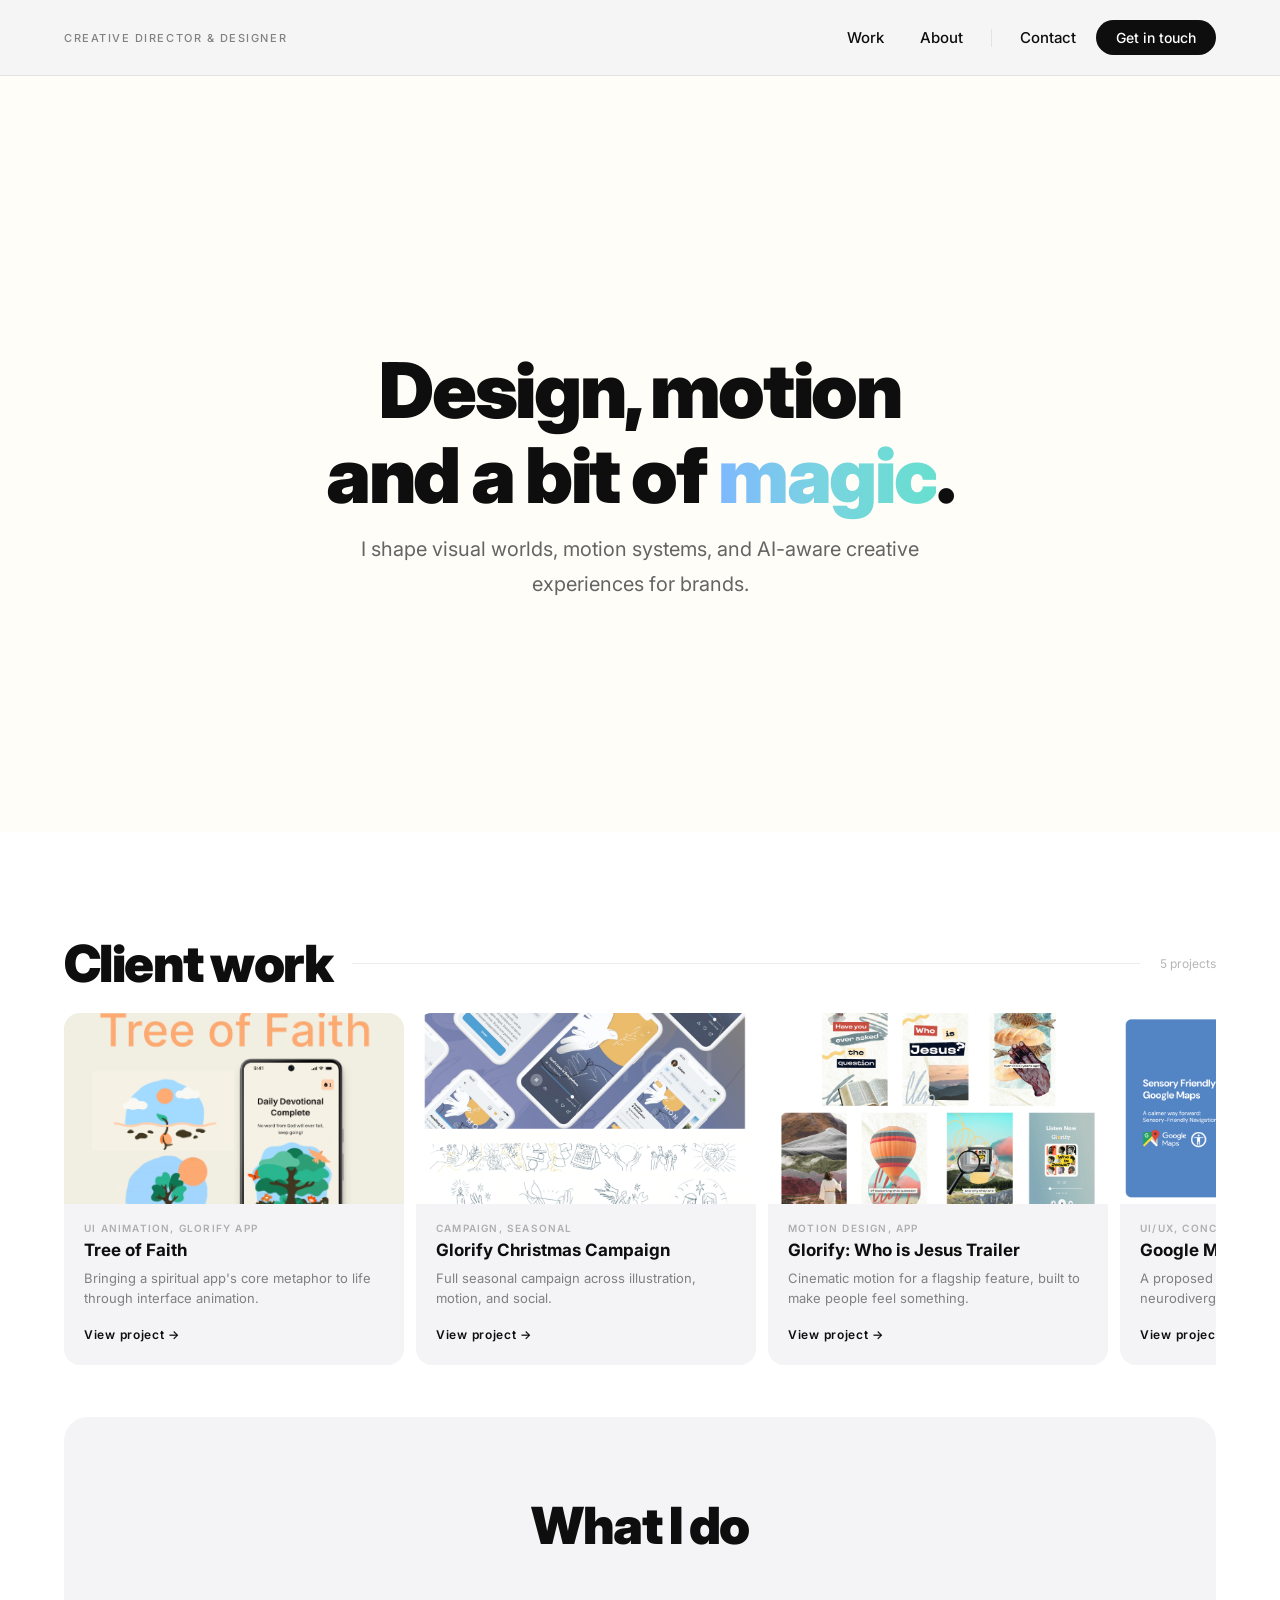
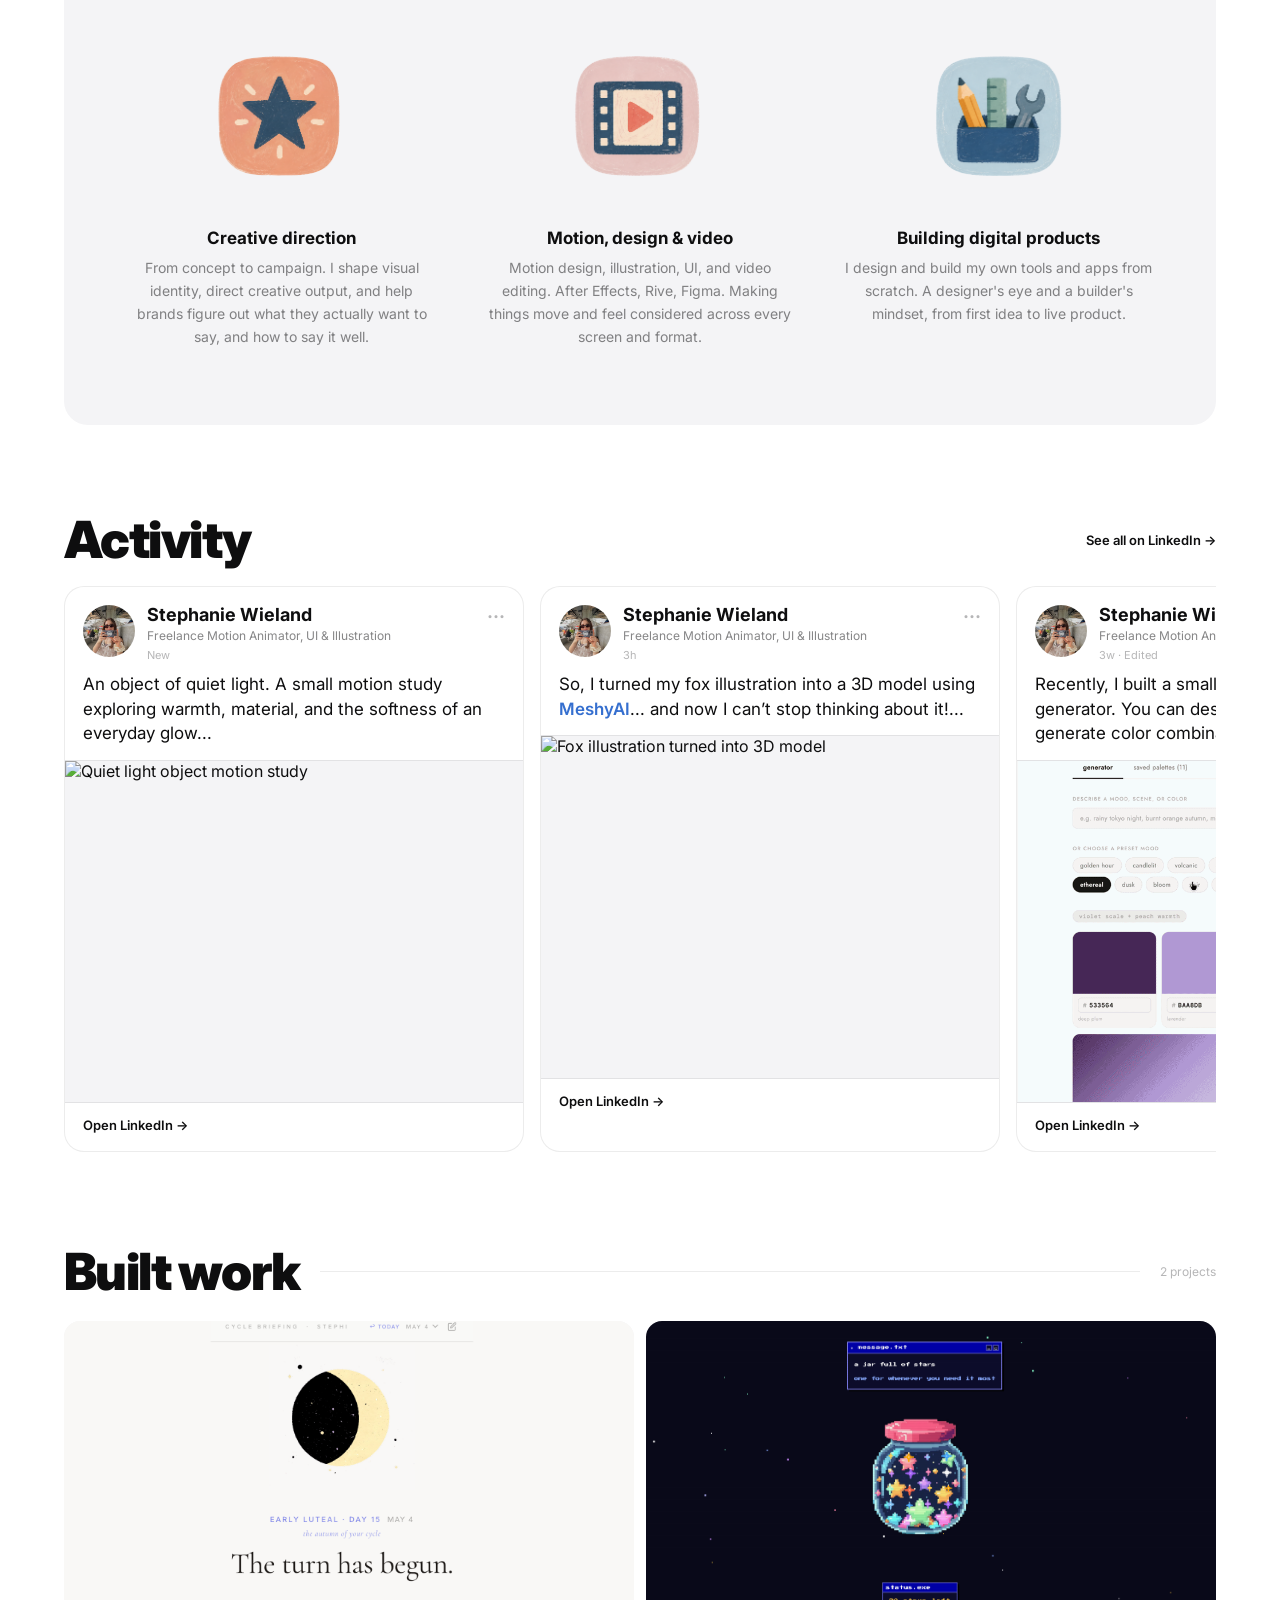
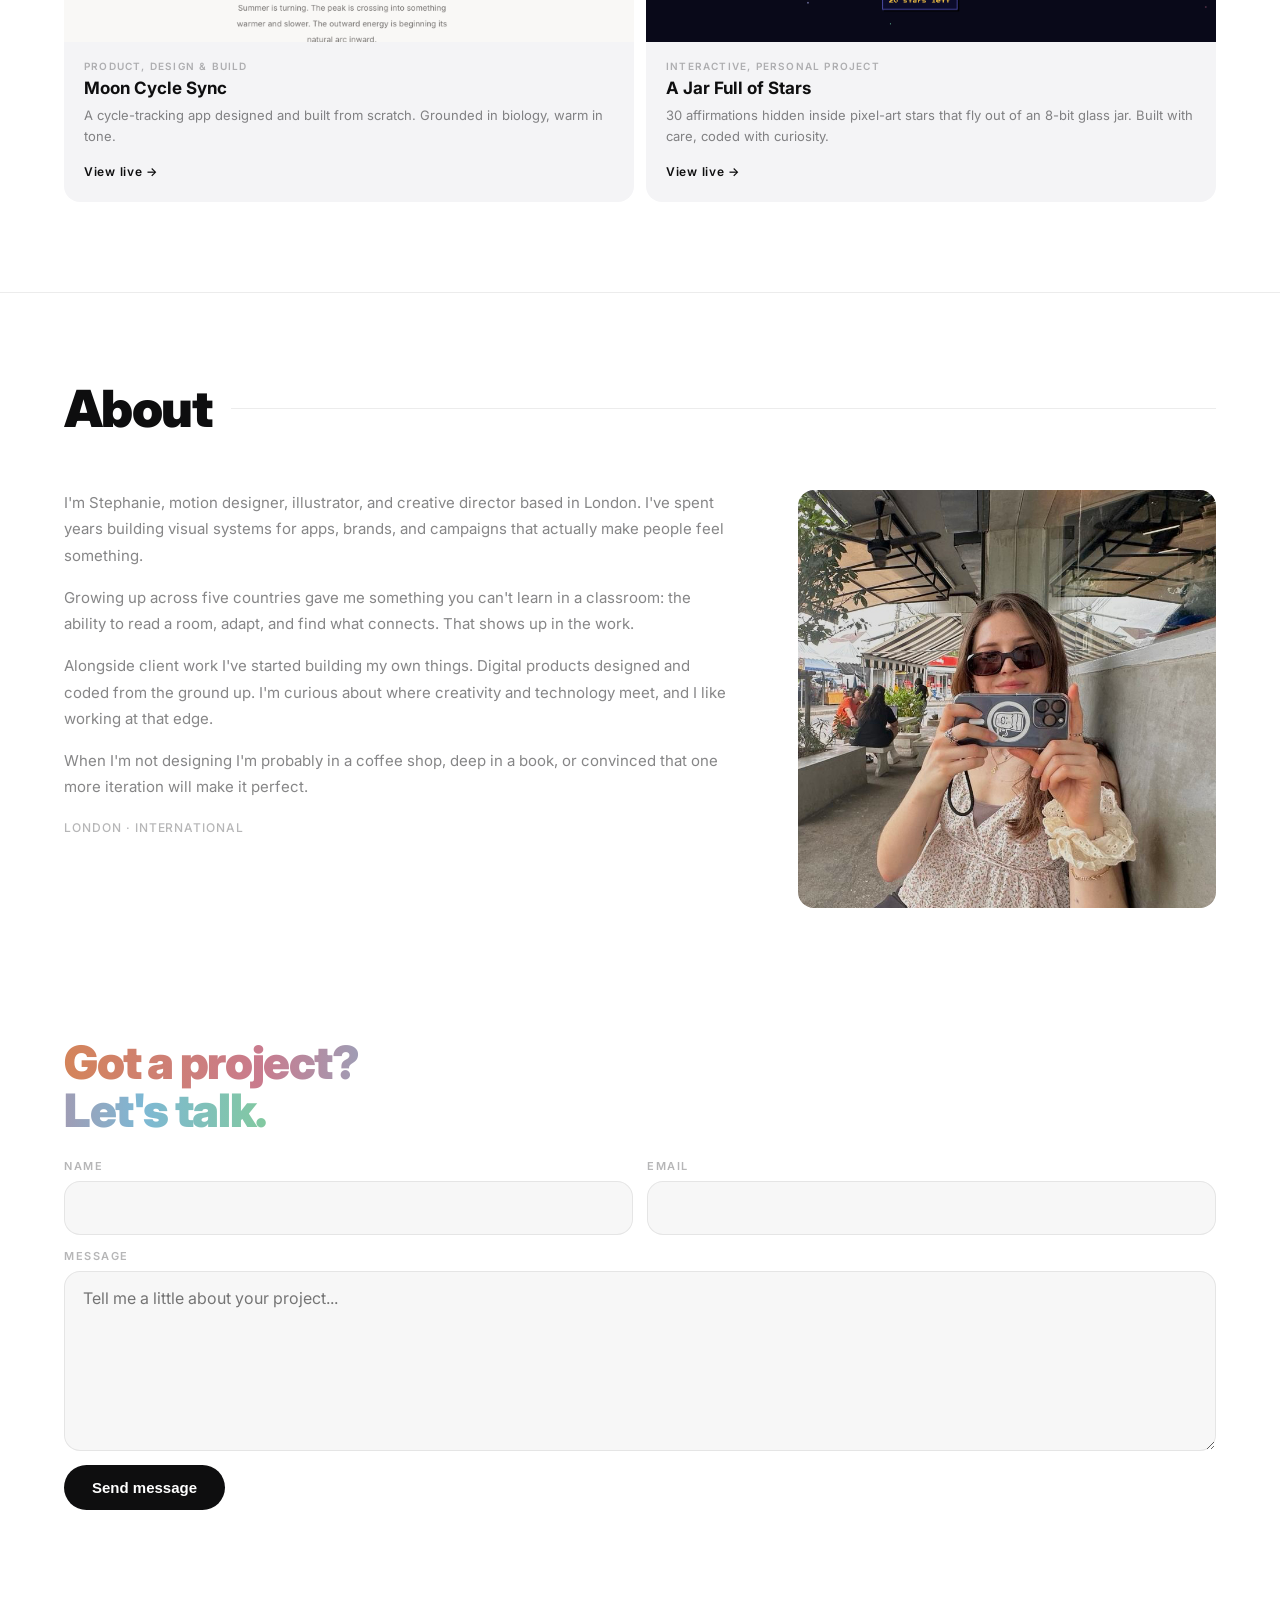
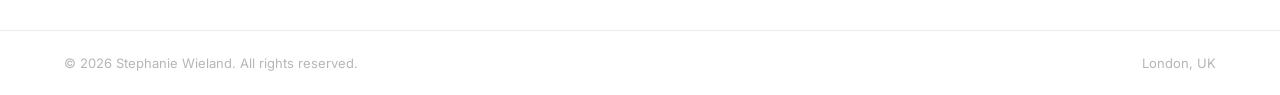
==== index.html @ 1f629121 "Add files via upload" ====
<!DOCTYPE html>
<html lang="en">
<head>
<meta charset="UTF-8">
<meta name="viewport" content="width=device-width, initial-scale=1.0">
<title>Stephanie Wieland, Creative Director &amp; Designer</title>
<meta name="description" content="Creative director, motion designer and illustrator based in London.">
<link rel="preconnect" href="https://fonts.googleapis.com">
<link rel="preconnect" href="https://fonts.gstatic.com" crossorigin>
<link href="https://fonts.googleapis.com/css2?family=Inter:wght@400;500;700;900&family=Cormorant+Garamond:ital,wght@1,500;1,600;1,700&family=JetBrains+Mono:wght@500;700;800&display=swap" rel="stylesheet">
<style>
*, *::before, *::after { box-sizing: border-box; margin: 0; padding: 0; }

:root {
  --bg: #ffffff;
  --surface: #f4f4f6;
  --ink: #0e0e0f;
  --ink-rgb: 14, 14, 15;
  --ink-50: rgba(var(--ink-rgb), 0.5);
  --ink-30: rgba(var(--ink-rgb), 0.3);
  --ink-12: rgba(var(--ink-rgb), 0.08);
  --grad: linear-gradient(90deg, #d4845a 0%, #c97b8e 40%, #7eb8d4 75%, #82c9a0 100%);
  --pad: clamp(24px, 5vw, 80px);
  --display: "Inter", system-ui, sans-serif;
  --display-weight: 900;
  --display-style: normal;
  --display-tracking: -0.03em;
  --sans: "Inter", system-ui, sans-serif;
  --hero-line: 1.1;
}

html[data-mood="warm"] {
  --bg: #f7f1e8;
  --surface: #ede4d4;
  --ink: #2b1f15;
  --ink-rgb: 43, 31, 21;
}

html[data-mood="editorial"] {
  --bg: #faf8f3;
  --surface: #ece7d9;
  --ink: #111111;
  --ink-rgb: 17, 17, 17;
}

html[data-mood="midnight"] {
  --bg: #0e0e10;
  --surface: #1a1a1d;
  --ink: #f4f1ea;
  --ink-rgb: 244, 241, 234;
}

html[data-mood="midnight"] nav { background: rgba(14, 14, 16, 0.85); }
html[data-mood="midnight"] .nav-cta { background: var(--ink) !important; color: #0e0e10 !important; }
html[data-mood="midnight"] .btn-primary { background: var(--ink); color: #0e0e10; }

html[data-voice="soft"] {
  --display: "Cormorant Garamond", Georgia, serif;
  --display-weight: 500;
  --display-style: italic;
  --display-tracking: -0.01em;
  --hero-line: 1;
}

html[data-voice="mono"] {
  --display: "JetBrains Mono", ui-monospace, monospace;
  --display-weight: 700;
  --display-style: normal;
  --display-tracking: -0.04em;
  --hero-line: 1.05;
}

html[data-spectrum="ocean"] {
  --grad: linear-gradient(90deg, #5b6fd6 0%, #4fa8c9 40%, #5fcfb1 75%, #c5e08a 100%);
}

html[data-spectrum="ember"] {
  --grad: linear-gradient(90deg, #6d2a7a 0%, #c4426a 35%, #e87a44 70%, #f0c14b 100%);
}

html[data-spectrum="mono"] {
  --grad: linear-gradient(90deg, var(--ink) 0%, var(--ink) 100%);
}

html { scroll-behavior: smooth; }

body {
  background: var(--bg);
  color: var(--ink);
  font-family: var(--sans);
  -webkit-font-smoothing: antialiased;
  overflow-x: hidden;
}

nav {
  display: flex;
  justify-content: space-between;
  align-items: center;
  padding: 20px var(--pad);
  position: sticky;
  top: 0;
  background: rgba(var(--ink-rgb), 0.04);
  backdrop-filter: blur(12px);
  -webkit-backdrop-filter: blur(12px);
  z-index: 100;
  border-bottom: 1px solid var(--ink-12);
}

.nav-left {
  font-size: 11px;
  font-weight: 500;
  letter-spacing: 0.14em;
  color: var(--ink-50);
  text-transform: uppercase;
}

.nav-right {
  display: flex;
  align-items: center;
  gap: 4px;
}

.nav-right a {
  font-size: 15px;
  font-weight: 500;
  color: var(--ink);
  text-decoration: none;
  padding: 8px 16px;
  border-radius: 100px;
  transition: background 0.15s;
}

.nav-right a:hover { background: var(--surface); }

.nav-divider {
  width: 1px;
  height: 18px;
  background: var(--ink-12);
  margin: 0 8px;
}

.nav-cta {
  background: var(--ink) !important;
  color: #fff !important;
  font-size: 14px !important;
  font-weight: 500 !important;
  padding: 9px 20px !important;
  border-radius: 100px !important;
  transition: opacity 0.15s !important;
  white-space: nowrap;
  display: inline-flex;
  align-items: center;
  justify-content: center;
}

.nav-cta:hover { opacity: 0.85 !important; background: var(--ink) !important; }

.hero {
  position: relative;
  width: 100vw;
  min-height: min(84vh, 820px);
  overflow: hidden;
  display: flex;
  align-items: center;
  padding: clamp(44px, 5vw, 72px) var(--pad) clamp(36px, 4.5vw, 64px);
  background: #5b5496;
}

.hero-scene {
  position: absolute;
  inset: 0;
  pointer-events: none;
  overflow: hidden;
}

.hero-layer {
  position: absolute;
  inset: 0;
  width: 100%;
  height: 100%;
  object-fit: cover;
  transform-origin: center center;
  will-change: transform, opacity;
  transition-property: transform, opacity;
  transition-timing-function: ease-out;
}

.hero-bg {
  z-index: 1;
}

.hero-stars-a,
.hero-stars-b {
  z-index: 2;
}

.hero-shooting-star {
  z-index: 3;
}

.hero-cloud-a,
.hero-cloud-b {
  z-index: 4;
  width: 112%;
  height: 112%;
  max-width: none;
  inset: auto;
  left: -6%;
  bottom: -4%;
}

.hero-moon {
  position: absolute;
  inset: 0;
  width: 100%;
  height: 100%;
  object-fit: cover;
  z-index: 5;
  transform-origin: center center;
  will-change: transform, opacity;
}

.hero-content {
  position: relative;
  z-index: 7;
  width: min(720px, 100%);
  opacity: 0;
  transform: translateY(8px);
  transition: transform 0.55s ease-out 0.04s, opacity 0.55s ease-out 0.04s;
  margin-inline: auto;
  text-align: center;
  padding-top: clamp(24px, 4vh, 48px);
}

.hero-title {
  font-size: clamp(38px, 6vw, 80px);
  font-weight: var(--display-weight);
  font-family: var(--display);
  font-style: var(--display-style);
  line-height: var(--hero-line);
  letter-spacing: var(--display-tracking);
  color: #f7f6f2;
  margin: 0 auto 14px;
  text-wrap: balance;
  max-width: 13ch;
  text-shadow: 0 12px 36px rgba(16, 12, 36, 0.34);
}

.hero-copy {
  max-width: 36rem;
  font-size: clamp(15px, 1.65vw, 20px);
  line-height: 1.72;
  color: rgba(247, 246, 242, 0.92);
  margin-bottom: 0;
  margin-inline: auto;
  text-shadow: 0 8px 28px rgba(16, 12, 36, 0.28);
}

.hero-bottom {
  display: flex;
  align-items: center;
  justify-content: center;
  gap: 18px;
  flex-wrap: wrap;
}

.hero-bottom:empty {
  display: none;
}

.hero-title .grad-word,
.contact-title .grad-word {
  background: var(--grad);
  -webkit-background-clip: text;
  -webkit-text-fill-color: transparent;
  background-clip: text;
}

.hero-title .grad-word {
  background: linear-gradient(90deg, #7fb8ff 0%, #79d4df 48%, #67dfcf 100%);
  -webkit-background-clip: text;
  -webkit-text-fill-color: transparent;
  background-clip: text;
  color: transparent;
}

.btn-primary {
  background: var(--ink);
  color: #fff;
  font-size: 15px;
  font-weight: 600;
  padding: 14px 28px;
  border-radius: 100px;
  text-decoration: none;
  transition: opacity 0.15s;
  white-space: nowrap;
}

.btn-primary:hover { opacity: 0.82; }

.btn-secondary {
  font-size: 15px;
  font-weight: 500;
  color: var(--ink);
  text-decoration: none;
  padding: 14px 8px;
  transition: opacity 0.15s;
}

.btn-secondary:hover { opacity: 0.6; }

.hero .btn-primary {
  background: rgba(247, 246, 242, 0.96);
  color: #0b1730;
  box-shadow: 0 16px 40px rgba(5, 11, 23, 0.2);
}

.hero .btn-primary:hover {
  opacity: 1;
  transform: translateY(-1px);
}

.work {
  padding: clamp(48px, 7vw, 96px) var(--pad);
}

.track-header {
  display: flex;
  align-items: center;
  gap: 20px;
  margin-top: 16px;
  margin-bottom: 24px;
}

.track-name {
  font-size: clamp(28px, 4vw, 52px);
  font-weight: var(--display-weight);
  font-family: var(--display);
  font-style: var(--display-style);
  letter-spacing: var(--display-tracking);
  color: var(--ink);
  white-space: nowrap;
  line-height: 1;
}

.track-rule {
  flex: 1;
  height: 1px;
  background: var(--ink-12);
}

.track-count {
  font-size: 12px;
  color: var(--ink-30);
}

.scroll-track {
  display: flex;
  gap: 12px;
  overflow-x: auto;
  cursor: grab;
  user-select: none;
  -webkit-overflow-scrolling: touch;
  scroll-snap-type: x mandatory;
  padding-bottom: 4px;
  margin-bottom: 48px;
}

.scroll-track:active { cursor: grabbing; }
.scroll-track::-webkit-scrollbar { height: 0; }

.proj-card {
  flex: 0 0 clamp(260px, 28vw, 340px);
  background: var(--surface);
  border-radius: 16px;
  overflow: hidden;
  scroll-snap-align: start;
  transition: transform 0.2s, box-shadow 0.2s;
  display: block;
  text-decoration: none;
  color: inherit;
  cursor: pointer;
  will-change: transform, opacity;
}

.proj-card:hover {
  transform: translateY(-3px);
  box-shadow: 0 12px 40px rgba(14, 14, 15, 0.1);
}

.proj-card.built {
  flex: 1 1 0;
  min-width: clamp(260px, 30vw, 380px);
}

.proj-thumb {
  width: 100%;
  aspect-ratio: 16 / 9;
  background: rgba(var(--ink-rgb), 0.06);
  overflow: hidden;
}

.proj-thumb img {
  width: 100%;
  height: 100%;
  object-fit: cover;
  display: block;
  transition: transform 0.4s;
}

.proj-card:hover .proj-thumb img { transform: scale(1.04); }

.proj-thumb-placeholder {
  width: 100%;
  height: 100%;
  display: flex;
  align-items: center;
  justify-content: center;
  font-size: 10px;
  letter-spacing: 0.12em;
  color: var(--ink-30);
  font-weight: 500;
  text-transform: uppercase;
}

.proj-body { padding: 18px 20px 22px; }

.proj-cat {
  font-size: 10px;
  font-weight: 600;
  letter-spacing: 0.12em;
  color: var(--ink-30);
  text-transform: uppercase;
  margin-bottom: 6px;
}

.proj-title {
  font-size: 17px;
  font-weight: 700;
  color: var(--ink);
  line-height: 1.25;
  margin-bottom: 6px;
}

.proj-desc {
  font-size: 13px;
  color: var(--ink-50);
  line-height: 1.6;
  margin-bottom: 14px;
}

.proj-link {
  font-size: 12px;
  font-weight: 600;
  letter-spacing: 0.06em;
  color: var(--ink);
  text-decoration: none;
  display: inline-flex;
  align-items: center;
  gap: 5px;
  transition: gap 0.15s;
}

.proj-link:hover { gap: 8px; }

.built-grid {
  display: grid;
  grid-template-columns: 1fr 1fr;
  gap: 12px;
}

.capabilities {
  margin: 0 var(--pad) clamp(48px, 7vw, 96px);
  background: var(--surface);
  border-radius: 24px;
  padding: clamp(48px, 6vw, 80px) clamp(32px, 5vw, 72px);
}

.work .capabilities {
  margin-right: 0;
  margin-left: 0;
}

.cap-title {
  font-size: clamp(28px, 4vw, 52px);
  font-weight: var(--display-weight);
  font-family: var(--display);
  font-style: var(--display-style);
  letter-spacing: var(--display-tracking);
  color: var(--ink);
  text-align: center;
  margin-bottom: clamp(40px, 6vw, 72px);
}

.cap-grid {
  display: grid;
  grid-template-columns: repeat(3, 1fr);
  gap: clamp(24px, 4vw, 56px);
}

.cap-item {
  text-align: center;
  will-change: transform, opacity;
}

.cap-icon {
  width: 176px;
  height: 176px;
  margin: 0 auto 24px;
}

.cap-icon img {
  width: 176px;
  height: 176px;
  object-fit: contain;
  display: block;
}

.cap-item-title {
  font-size: 17px;
  font-weight: 700;
  color: var(--ink);
  margin-bottom: 8px;
}

.cap-item-body {
  font-size: 14px;
  color: var(--ink-50);
  line-height: 1.65;
}

.about {
  padding: clamp(48px, 7vw, 96px) var(--pad);
  border-top: 1px solid var(--ink-12);
}

.about-track-header {
  display: flex;
  align-items: center;
  gap: 20px;
  margin-bottom: clamp(32px, 5vw, 56px);
}

.about-inner {
  display: grid;
  grid-template-columns: 1.6fr minmax(180px, 1fr);
  gap: clamp(32px, 5vw, 80px);
  align-items: start;
}

.about-body {
  display: flex;
  flex-direction: column;
  justify-content: flex-start;
  font-size: 15px;
  color: var(--ink-50);
  line-height: 1.75;
  will-change: transform, opacity;
}

.about-body p + p { margin-top: 16px; }

.about-photo-wrap {
  display: flex;
  align-items: flex-start;
  justify-content: flex-end;
  width: 100%;
}

.about-photo {
  aspect-ratio: 1 / 1;
  width: 100%;
  max-width: 440px;
  border-radius: 16px;
  overflow: hidden;
  will-change: transform, opacity;
}

.about-photo img {
  width: 100%;
  height: 100%;
  object-fit: cover;
  display: block;
}

.about-meta {
  font-size: 12px;
  font-weight: 500;
  letter-spacing: 0.08em;
  color: var(--ink-30);
  margin-top: 28px;
  text-transform: uppercase;
}

.activity {
  padding: 0 var(--pad) clamp(40px, 6vw, 72px);
}

.work .activity {
  padding-right: 0;
  padding-left: 0;
}

.activity-header {
  display: flex;
  align-items: center;
  justify-content: space-between;
  gap: 20px;
  margin-bottom: 20px;
}

.activity-title {
  font-size: clamp(28px, 4vw, 52px);
  font-weight: var(--display-weight);
  font-family: var(--display);
  font-style: var(--display-style);
  letter-spacing: var(--display-tracking);
  color: var(--ink);
  line-height: 1;
}

.activity-link {
  font-size: 13px;
  font-weight: 600;
  color: var(--ink);
  text-decoration: none;
  white-space: nowrap;
}

.activity-link:hover {
  opacity: 0.7;
}

.activity-strip {
  display: flex;
  gap: 16px;
  overflow-x: auto;
  scroll-snap-type: x proximity;
  padding-bottom: 6px;
  -webkit-overflow-scrolling: touch;
}

.activity-card {
  display: block;
  flex: 0 0 min(460px, 84vw);
  background: #fff;
  border: 1px solid var(--ink-12);
  border-radius: 20px;
  overflow: hidden;
  text-decoration: none;
  color: inherit;
  will-change: transform, opacity;
  scroll-snap-align: start;
  transition: transform 0.2s, box-shadow 0.2s, border-color 0.2s;
}

.activity-card:hover {
  transform: translateY(-3px);
  box-shadow: 0 18px 40px rgba(14, 14, 15, 0.08);
  border-color: rgba(var(--ink-rgb), 0.14);
}

.activity-strip::-webkit-scrollbar {
  height: 0;
}

.activity-card-head {
  padding: 18px 18px 10px;
  display: flex;
  align-items: flex-start;
  gap: 12px;
}

.activity-avatar {
  width: 52px;
  height: 52px;
  border-radius: 999px;
  overflow: hidden;
  flex: 0 0 auto;
}

.activity-avatar img {
  width: 100%;
  height: 100%;
  object-fit: cover;
  display: block;
}

.activity-meta {
  min-width: 0;
  flex: 1;
}

.activity-name {
  font-size: 18px;
  font-weight: 700;
  color: var(--ink);
  line-height: 1.15;
}

.activity-role {
  font-size: 12px;
  color: var(--ink-50);
  line-height: 1.35;
  margin-top: 2px;
}

.activity-time {
  font-size: 11px;
  color: var(--ink-30);
  margin-top: 4px;
  text-transform: none;
}

.activity-dots {
  font-size: 24px;
  line-height: 1;
  color: var(--ink-30);
}

.activity-copy {
  padding: 0 18px 14px;
  font-size: 17px;
  line-height: 1.45;
  color: var(--ink);
}

.activity-copy .activity-link-text {
  color: #356fcf;
  font-weight: 600;
}

.activity-media {
  aspect-ratio: 4 / 3;
  overflow: hidden;
  background: var(--surface);
  border-top: 1px solid var(--ink-12);
  border-bottom: 1px solid var(--ink-12);
}

.activity-media img {
  width: 100%;
  height: 100%;
  object-fit: cover;
  display: block;
}

.activity-foot {
  padding: 14px 18px 18px;
  font-size: 13px;
  font-weight: 600;
  color: var(--ink);
}

.contact {
  padding: clamp(20px, 4vw, 40px) var(--pad) clamp(64px, 10vw, 120px);
}

.contact > div {
  width: 100%;
  will-change: transform, opacity;
}

.contact-title {
  font-size: clamp(28px, 3.6vw, 56px);
  font-weight: var(--display-weight);
  font-family: var(--display);
  font-style: var(--display-style);
  letter-spacing: var(--display-tracking);
  line-height: 1.05;
  color: var(--ink);
  margin-bottom: 24px;
}

.contact-form {
  width: 100%;
  max-width: none;
  display: grid;
  gap: 14px;
}

.contact-grid {
  display: grid;
  grid-template-columns: 1fr 1fr;
  gap: 14px;
}

.contact-field {
  display: grid;
  gap: 8px;
}

.contact-label {
  font-size: 11px;
  font-weight: 600;
  letter-spacing: 0.14em;
  color: var(--ink-30);
  text-transform: uppercase;
}

.contact-input,
.contact-textarea {
  width: 100%;
  border: 1px solid var(--ink-12);
  border-radius: 16px;
  background: rgba(var(--ink-rgb), 0.03);
  color: var(--ink);
  font: inherit;
  padding: 16px 18px;
  transition: border-color 0.15s, background 0.15s;
}

.contact-input:focus,
.contact-textarea:focus {
  outline: none;
  border-color: rgba(var(--ink-rgb), 0.25);
  background: rgba(var(--ink-rgb), 0.05);
}

.contact-textarea {
  min-height: 180px;
  resize: vertical;
}

.contact-submit {
  justify-self: start;
  border: 0;
  cursor: pointer;
}

.sr-only {
  position: absolute;
  width: 1px;
  height: 1px;
  padding: 0;
  margin: -1px;
  overflow: hidden;
  clip: rect(0, 0, 0, 0);
  white-space: nowrap;
  border: 0;
}

footer {
  padding: 24px var(--pad);
  border-top: 1px solid var(--ink-12);
  display: flex;
  justify-content: space-between;
  align-items: center;
}

.footer-l,
.footer-r {
  font-size: 13px;
  color: var(--ink-30);
}

@media (max-width: 1024px) {
  .cap-grid { grid-template-columns: 1fr 1fr; }
  .about-inner { grid-template-columns: 1fr; gap: 32px; }
  .about-photo { max-width: 420px; }
  .track-header { flex-wrap: wrap; row-gap: 10px; }
  .track-rule { order: 3; width: 100%; flex-basis: 100%; }
}

@media (max-width: 900px) {
  nav { gap: 16px; align-items: flex-start; }
  .nav-left { display: none; }
  .nav-right { flex-wrap: wrap; justify-content: flex-end; }
  .hero {
    min-height: min(76vh, 700px);
    padding-top: clamp(72px, 12vw, 116px);
  }
}

@media (max-width: 640px) {
  .nav-right a:not(.nav-cta) { display: none; }
  .nav-divider { display: none; }
  .nav-right { width: 100%; justify-content: flex-end; }
  .hero {
    min-height: 68vh;
    padding: 28px 20px 28px;
    align-items: center;
  }
  .btn-primary, .btn-secondary { width: 100%; text-align: center; justify-content: center; }
  .hero-content { width: 100%; }
  .hero-title { font-size: clamp(32px, 9vw, 54px); max-width: 13ch; }
  .hero-copy { font-size: 15px; max-width: 26rem; }
  .hero-bottom { align-items: stretch; }
  .cap-icon {
    width: 132px;
    height: 132px;
    margin-bottom: 20px;
  }
  .cap-icon img {
    width: 132px;
    height: 132px;
  }
  .activity-header {
    flex-direction: column;
    align-items: flex-start;
  }
  .track-header { gap: 12px; }
  .track-name { white-space: normal; }
  .proj-card { flex-basis: min(82vw, 320px); }
  .cap-grid { grid-template-columns: 1fr; }
  .built-grid { grid-template-columns: 1fr; }
  .contact-grid { grid-template-columns: 1fr; }
  .contact-title { white-space: normal; font-size: clamp(28px, 8vw, 44px); }
  .about-track-header { flex-wrap: wrap; }
  footer { flex-direction: column; gap: 8px; }
}

@media (prefers-reduced-motion: reduce) {
  html { scroll-behavior: auto; }
  *, *::before, *::after { animation: none !important; transition: none !important; }
  .hero-content,
  .hero-layer,
  .hero-moon {
    opacity: 1 !important;
    transform: none !important;
    transition: none !important;
  }
}


/* Obsidian Galaxy hero integration */
.hero {
  background: #fffdf8;
}

.hero-layer,
.hero-moon {
  display: none;
}

.hero-galaxy-canvas {
  position: absolute;
  inset: 0;
  z-index: 6;
  width: 100%;
  height: 100%;
  display: block;
  pointer-events: none;
}

.hero-title {
  color: #0e0e0f;
  text-shadow: none;
}

.hero-copy {
  color: rgba(14, 14, 15, 0.64);
  text-shadow: none;
}

</style>
</head>
<body>

<nav>
  <span class="nav-left">Creative Director &amp; Designer</span>
  <div class="nav-right">
    <a href="#work">Work</a>
    <a href="#about">About</a>
    <div class="nav-divider"></div>
    <a href="#contact">Contact</a>
    <a href="#contact" class="nav-cta">Get in touch</a>
  </div>
</nav>

<section class="hero">
  <div class="hero-scene" aria-hidden="true">
    <img class="hero-layer hero-bg" src="assets/bg.png" alt="">
    <img class="hero-layer hero-stars-a" src="assets/stars.png" alt="">
    <img class="hero-layer hero-stars-b" src="assets/stars2.png" alt="">
    <img class="hero-layer hero-shooting-star" src="assets/shootingstars.png" alt="">
    <img class="hero-layer hero-cloud-a" src="assets/cloud.png" alt="">
    <img class="hero-layer hero-cloud-b" src="assets/cloud2.png" alt="">
    <img class="hero-moon" src="assets/moon.png" alt="">
    <canvas class="hero-galaxy-canvas" aria-hidden="true"></canvas>
  </div>
  <div class="hero-content">
    <h1 class="hero-title">Design, motion<br>and a bit of <span class="grad-word">magic</span>.</h1>
    <p class="hero-copy">I shape visual worlds, motion systems, and AI-aware creative experiences for brands.</p>
  </div>
</section>

<section id="work" class="work">
  <div class="track-header">
    <span class="track-name">Client work</span>
    <span class="track-rule"></span>
    <span class="track-count">5 projects</span>
  </div>

  <div class="scroll-track" id="trackClient">
    <a href="tree-of-faith.html" class="proj-card">
      <div class="proj-thumb">
        <img src="assets/1fa33169-bd80-4746-b497-8305d34fecd0_rw_1920.png" alt="Tree of Faith" loading="lazy">
      </div>
      <div class="proj-body">
        <p class="proj-cat">UI Animation, Glorify App</p>
        <h3 class="proj-title">Tree of Faith</h3>
        <p class="proj-desc">Bringing a spiritual app's core metaphor to life through interface animation.</p>
        <span class="proj-link">View project →</span>
      </div>
    </a>

    <a href="glorify-christmas.html" class="proj-card">
      <div class="proj-thumb">
        <img src="assets/c51d10ae-dd5a-4fab-966e-60d135df935c_rw_1920.png" alt="Glorify Christmas Campaign" loading="lazy">
      </div>
      <div class="proj-body">
        <p class="proj-cat">Campaign, Seasonal</p>
        <h3 class="proj-title">Glorify Christmas Campaign</h3>
        <p class="proj-desc">Full seasonal campaign across illustration, motion, and social.</p>
        <span class="proj-link">View project →</span>
      </div>
    </a>

    <a href="glorify-trailer.html" class="proj-card">
      <div class="proj-thumb">
        <img src="assets/1f2ba66b-9a2a-4deb-b03c-9f206779a7e7_rw_1920-1.png" alt="Who is Jesus Trailer" loading="lazy">
      </div>
      <div class="proj-body">
        <p class="proj-cat">Motion Design, App</p>
        <h3 class="proj-title">Glorify: Who is Jesus Trailer</h3>
        <p class="proj-desc">Cinematic motion for a flagship feature, built to make people feel something.</p>
        <span class="proj-link">View project →</span>
      </div>
    </a>

    <a href="google-maps.html" class="proj-card">
      <div class="proj-thumb">
        <img src="assets/google-maps-cover.png" alt="Google Maps Sensory Feature" loading="lazy">
      </div>
      <div class="proj-body">
        <p class="proj-cat">UI/UX, Concept</p>
        <h3 class="proj-title">Google Maps: Sensory-Friendly</h3>
        <p class="proj-desc">A proposed accessibility redesign for neurodivergent users.</p>
        <span class="proj-link">View project →</span>
      </div>
    </a>

    <a href="illustration.html" class="proj-card">
      <div class="proj-thumb">
        <img src="assets/df07d84b-2c75-4f5b-b77d-1f64beb88725_rw_1920.jpg" alt="Illustration Work" loading="lazy">
      </div>
      <div class="proj-body">
        <p class="proj-cat">Illustration, Editorial &amp; Publishing</p>
        <h3 class="proj-title">Illustration Work</h3>
        <p class="proj-desc">Editorial, brand, and children's book illustration, including Where The Lights Are.</p>
        <span class="proj-link">View project →</span>
      </div>
    </a>
  </div>

  <section class="capabilities">
    <h2 class="cap-title">What I do</h2>
    <div class="cap-grid">
      <div class="cap-item">
        <div class="cap-icon">
          <img src="assets/1.png" alt="Creative direction illustration">
        </div>
        <h3 class="cap-item-title">Creative direction</h3>
        <p class="cap-item-body">From concept to campaign. I shape visual identity, direct creative output, and help brands figure out what they actually want to say, and how to say it well.</p>
      </div>

      <div class="cap-item">
        <div class="cap-icon">
          <img src="assets/2.png" alt="Motion and video illustration">
        </div>
        <h3 class="cap-item-title">Motion, design &amp; video</h3>
        <p class="cap-item-body">Motion design, illustration, UI, and video editing. After Effects, Rive, Figma. Making things move and feel considered across every screen and format.</p>
      </div>

      <div class="cap-item">
        <div class="cap-icon">
          <img src="assets/3.png" alt="Building digital products illustration">
        </div>
        <h3 class="cap-item-title">Building digital products</h3>
        <p class="cap-item-body">I design and build my own tools and apps from scratch. A designer's eye and a builder's mindset, from first idea to live product.</p>
      </div>
    </div>
  </section>

  <section class="activity" aria-labelledby="activity-title">
    <div class="activity-header">
      <h2 id="activity-title" class="activity-title">Activity</h2>
      <a class="activity-link" href="https://www.linkedin.com/in/stephawieland/recent-activity/all/" target="_blank" rel="noopener">See all on LinkedIn →</a>
    </div>

    <div class="activity-strip">
      <a class="activity-card" href="https://www.linkedin.com/feed/update/urn:li:activity:7459612900798853120/" target="_blank" rel="noopener">
        <div class="activity-card-head">
          <div class="activity-avatar">
            <img src="assets/selfie.jpg" alt="Stephanie Wieland">
          </div>
          <div class="activity-meta">
            <div class="activity-name">Stephanie Wieland</div>
            <div class="activity-role">Freelance Motion Animator, UI &amp; Illustration</div>
            <div class="activity-time">New</div>
          </div>
          <div class="activity-dots">···</div>
        </div>
        <p class="activity-copy">An object of quiet light. A small motion study exploring warmth, material, and the softness of an everyday glow...</p>
        <div class="activity-media">
          <img src="assets/linkedin-quiet-light.gif" alt="Quiet light object motion study">
        </div>
        <div class="activity-foot">
          <span>Open LinkedIn →</span>
        </div>
      </a>

      <a class="activity-card" href="https://www.linkedin.com/in/stephawieland/" target="_blank" rel="noopener">
        <div class="activity-card-head">
          <div class="activity-avatar">
            <img src="assets/selfie.jpg" alt="Stephanie Wieland">
          </div>
          <div class="activity-meta">
            <div class="activity-name">Stephanie Wieland</div>
            <div class="activity-role">Freelance Motion Animator, UI &amp; Illustration</div>
            <div class="activity-time">3h</div>
          </div>
          <div class="activity-dots">···</div>
        </div>
        <p class="activity-copy">So, I turned my fox illustration into a 3D model using <span class="activity-link-text">MeshyAI</span>... and now I can’t stop thinking about it!...</p>
        <div class="activity-media">
          <img src="assets/linkedin-fox-cover.gif" alt="Fox illustration turned into 3D model">
        </div>
        <div class="activity-foot">
          <span>Open LinkedIn →</span>
        </div>
      </a>

      <a class="activity-card" href="https://www.linkedin.com/in/stephawieland/" target="_blank" rel="noopener">
        <div class="activity-card-head">
          <div class="activity-avatar">
            <img src="assets/selfie.jpg" alt="Stephanie Wieland">
          </div>
          <div class="activity-meta">
            <div class="activity-name">Stephanie Wieland</div>
            <div class="activity-role">Freelance Motion Animator, UI &amp; Illustration</div>
            <div class="activity-time">3w · Edited</div>
          </div>
          <div class="activity-dots">···</div>
        </div>
        <p class="activity-copy">Recently, I built a small mood based palette generator. You can describe a scene or feeling, generate color combinations and save...</p>
        <div class="activity-media">
          <img src="assets/linkedin-palette-cover.gif" alt="Mood palette generator post cover">
        </div>
        <div class="activity-foot">
          <span>Open LinkedIn →</span>
        </div>
      </a>

      <a class="activity-card" href="https://www.linkedin.com/in/stephawieland/" target="_blank" rel="noopener">
        <div class="activity-card-head">
          <div class="activity-avatar">
            <img src="assets/selfie.jpg" alt="Stephanie Wieland">
          </div>
          <div class="activity-meta">
            <div class="activity-name">Stephanie Wieland</div>
            <div class="activity-role">Freelance Motion Animator, UI &amp; Illustration</div>
            <div class="activity-time">2mo</div>
          </div>
          <div class="activity-dots">···</div>
        </div>
        <p class="activity-copy">It was a pleasure joining the Bad Accent podcast. Thank you <span class="activity-link-text">João Rodrigues</span> and <span class="activity-link-text">Sofia Salinas Vieira</span> for such a thoughtful conversation...</p>
        <div class="activity-media">
          <img src="assets/linkedin-bad-accent-cover.png" alt="Bad Accent podcast post cover">
        </div>
        <div class="activity-foot">
          <span>Open LinkedIn →</span>
        </div>
      </a>
    </div>
  </section>

  <div class="track-header">
    <span class="track-name">Built work</span>
    <span class="track-rule"></span>
    <span class="track-count">2 projects</span>
  </div>

  <div class="built-grid">
    <a href="https://stephw015-pixel.github.io/Cycle-Synch/" target="_blank" rel="noopener" class="proj-card built">
      <div class="proj-thumb">
        <img src="assets/cycle_synch_v3.png" alt="Moon Cycle Sync" loading="lazy">
      </div>
      <div class="proj-body">
        <p class="proj-cat">Product, Design &amp; Build</p>
        <h3 class="proj-title">Moon Cycle Sync</h3>
        <p class="proj-desc">A cycle-tracking app designed and built from scratch. Grounded in biology, warm in tone.</p>
        <span class="proj-link">View live →</span>
      </div>
    </a>

    <a href="https://stephw015-pixel.github.io/jar-of-stars/" target="_blank" rel="noopener" class="proj-card built">
      <div class="proj-thumb">
        <img src="assets/jar_of_stars_v2.png" alt="A Jar Full of Stars" loading="lazy">
      </div>
      <div class="proj-body">
        <p class="proj-cat">Interactive, Personal project</p>
        <h3 class="proj-title">A Jar Full of Stars</h3>
        <p class="proj-desc">30 affirmations hidden inside pixel-art stars that fly out of an 8-bit glass jar. Built with care, coded with curiosity.</p>
        <span class="proj-link">View live →</span>
      </div>
    </a>
  </div>
</section>

<section id="about" class="about">
  <div class="about-track-header">
    <span class="track-name">About</span>
    <span class="track-rule"></span>
  </div>

  <div class="about-inner">
    <div class="about-body">
      <p>I'm Stephanie, motion designer, illustrator, and creative director based in London. I've spent years building visual systems for apps, brands, and campaigns that actually make people feel something.</p>
      <p>Growing up across five countries gave me something you can't learn in a classroom: the ability to read a room, adapt, and find what connects. That shows up in the work.</p>
      <p>Alongside client work I've started building my own things. Digital products designed and coded from the ground up. I'm curious about where creativity and technology meet, and I like working at that edge.</p>
      <p>When I'm not designing I'm probably in a coffee shop, deep in a book, or convinced that one more iteration will make it perfect.</p>
      <p class="about-meta">London · International</p>
    </div>

    <div class="about-photo-wrap">
      <div class="about-photo">
        <img src="assets/selfie.jpg" alt="Stephanie Wieland">
      </div>
    </div>
  </div>
</section>

<section id="contact" class="contact">
  <div>
    <h2 class="contact-title"><span class="grad-word">Got a project?<br>Let's talk.</span></h2>
    <form
      action="https://formspree.io/f/mrejbkjw"
      method="POST"
      class="contact-form"
    >
      <p class="sr-only">
        <label>Don't fill this out if you're human: <input name="_gotcha" tabindex="-1" autocomplete="off"></label>
      </p>
      <input type="hidden" name="_subject" value="New portfolio enquiry">

      <div class="contact-grid">
        <label class="contact-field">
          <span class="contact-label">Name</span>
          <input class="contact-input" type="text" name="name" autocomplete="name" required>
        </label>

        <label class="contact-field">
          <span class="contact-label">Email</span>
          <input class="contact-input" type="email" name="email" autocomplete="email" required>
        </label>
      </div>

      <label class="contact-field">
        <span class="contact-label">Message</span>
        <textarea class="contact-textarea" name="message" placeholder="Tell me a little about your project..." required></textarea>
      </label>

      <button type="submit" class="btn-primary contact-submit">Send message</button>
    </form>
  </div>
</section>

<footer>
  <span class="footer-l">© 2026 Stephanie Wieland. All rights reserved.</span>
  <span class="footer-r">London, UK</span>
</footer>

<div id="tweaks-root"></div>

<script type="module" src="assets/obsidian-galaxy-header.js?v=color-stars"></script>
<script src="https://unpkg.com/gsap@3.12.5/dist/gsap.min.js" crossorigin="anonymous"></script>
<script>
  const track = document.getElementById("trackClient");
  let dragging = false;
  let startX = 0;
  let scrollLeft = 0;
  let moved = false;

  track.addEventListener("mousedown", (e) => {
    dragging = true;
    moved = false;
    startX = e.pageX - track.offsetLeft;
    scrollLeft = track.scrollLeft;
    track.style.cursor = "grabbing";
  });

  document.addEventListener("mouseup", () => {
    dragging = false;
    track.style.cursor = "grab";
  });

  track.addEventListener("mousemove", (e) => {
    if (!dragging) return;
    e.preventDefault();
    const x = e.pageX - track.offsetLeft;
    const walk = x - startX;
    if (Math.abs(walk) > 5) moved = true;
    track.scrollLeft = scrollLeft - walk * 1.2;
  });

  track.addEventListener("click", (e) => {
    if (moved) {
      e.preventDefault();
      moved = false;
    }
  }, true);

  document.querySelectorAll('a[href^="#"]').forEach((anchor) => {
    anchor.addEventListener("click", (e) => {
      const target = document.querySelector(anchor.getAttribute("href"));
      if (!target) return;
      e.preventDefault();
      target.scrollIntoView({ behavior: "smooth" });
    });
  });

  const reducedMotionQuery = window.matchMedia("(prefers-reduced-motion: reduce)");
  const hero = document.querySelector(".hero");
  const capabilityItems = Array.from(document.querySelectorAll(".cap-item"));
  const workCards = Array.from(document.querySelectorAll(".work .proj-card, .built-grid .proj-card"));
  const aboutBody = document.querySelector(".about-body");
  const aboutPhoto = document.querySelector(".about-photo");
  const activityCards = Array.from(document.querySelectorAll(".activity-card"));
  const contactInner = document.querySelector(".contact > div");
  if (hero) {
    const heroBg = hero.querySelector(".hero-bg");
    const heroStarsA = hero.querySelector(".hero-stars-a");
    const heroStarsB = hero.querySelector(".hero-stars-b");
    const heroShootingStar = hero.querySelector(".hero-shooting-star");
    const heroCloudA = hero.querySelector(".hero-cloud-a");
    const heroCloudB = hero.querySelector(".hero-cloud-b");
    const heroMoon = hero.querySelector(".hero-moon");
    const heroContent = hero.querySelector(".hero-content");
    const heroScene = hero.querySelector(".hero-scene");
    const animatedLayers = [heroStarsA, heroStarsB, heroShootingStar, heroCloudA, heroCloudB, heroMoon, heroContent].filter(Boolean);

    if (reducedMotionQuery.matches || !window.gsap) {
      animatedLayers.forEach((node) => {
        node.style.opacity = "1";
        node.style.transform = "none";
      });
    } else {
      const isMobile = window.matchMedia("(max-width: 640px)").matches;
      const cloudOffset = isMobile ? 18 : 30;
      const cloudIdleShift = isMobile ? 2 : 4;

      window.gsap.set(heroCloudA, {
        x: -cloudOffset,
        scale: 1,
        opacity: 0.9,
        transformOrigin: "center center"
      });
      window.gsap.set(heroCloudB, {
        x: cloudOffset,
        scale: 1,
        opacity: 0.9,
        transformOrigin: "center center"
      });
      window.gsap.set([heroStarsA, heroStarsB], {
        scale: 0.97,
        opacity: 0,
        transformOrigin: "center center"
      });
      window.gsap.set(heroShootingStar, {
        x: 220,
        y: -120,
        scale: 0.96,
        opacity: 0,
        transformOrigin: "center center"
      });
      window.gsap.set(heroMoon, {
        scale: 0.94,
        opacity: 0,
        transformOrigin: "center center"
      });
      window.gsap.set(heroContent, {
        y: 8,
        opacity: 0
      });

      const idleTweens = [];
      let idleStarted = false;
      let lastScrollY = window.scrollY || window.pageYOffset;
      const heroTimeline = window.gsap.timeline({ defaults: { overwrite: "auto" } });
      heroTimeline
        .to(heroCloudA, {
          x: 0,
          scale: 1.005,
          opacity: 1,
          duration: 2.4,
          ease: "power3.out"
        }, 0)
        .to(heroCloudB, {
          x: 0,
          scale: 1.005,
          opacity: 1,
          duration: 2.4,
          ease: "power3.out"
        }, 0)
        .to([heroStarsA, heroStarsB], {
          scale: 1.04,
          opacity: 1,
          duration: 2.8,
          ease: "power2.out",
          stagger: 0.08
        }, 0.08)
        .to(heroShootingStar, {
          x: 0,
          y: 0,
          scale: 1.01,
          opacity: 1,
          duration: 1.45,
          ease: "power2.out"
        }, 0.45)
        .to(heroMoon, {
          scale: 1.02,
          opacity: 1,
          duration: 2.6,
          ease: "power3.out"
        }, 0.12)
        .to(heroContent, {
          y: 0,
          opacity: 1,
          duration: 0.42,
          ease: "power3.out"
        }, 0)
        .add(() => {
          if (!idleStarted) {
            idleStarted = true;
            idleTweens.push(window.gsap.to(heroBg, {
              scale: 1.11,
              y: -6,
              duration: 11.5,
              repeat: -1,
              yoyo: true,
              ease: "sine.inOut",
              transformOrigin: "center center",
              paused: true
            }));
            idleTweens.push(window.gsap.to(heroMoon, {
              x: 6,
              y: -10,
              scale: 1.16,
              duration: 8.2,
              repeat: -1,
              yoyo: true,
              ease: "sine.inOut",
              paused: true
            }));
            idleTweens.push(window.gsap.to([heroStarsA, heroStarsB], {
              x: -4,
              y: -8,
              scale: 1.22,
              duration: 9.6,
              repeat: -1,
              yoyo: true,
              ease: "sine.inOut",
              stagger: 0.2,
              paused: true
            }));
            idleTweens.push(window.gsap.to(heroShootingStar, {
              x: 8,
              y: -5,
              scale: 1.13,
              duration: 10.4,
              repeat: -1,
              yoyo: true,
              ease: "sine.inOut",
              paused: true
            }));
            idleTweens.push(window.gsap.to(heroCloudA, {
              x: cloudIdleShift + 6,
              y: 4,
              scale: 1.1,
              duration: 12.8,
              repeat: -1,
              yoyo: true,
              ease: "sine.inOut",
              paused: true
            }));
            idleTweens.push(window.gsap.to(heroCloudB, {
              x: -(cloudIdleShift + 5),
              y: -3,
              scale: 1.095,
              duration: 14.6,
              repeat: -1,
              yoyo: true,
              ease: "sine.inOut",
              paused: true
            }));
          }

          idleTweens.forEach((tween) => {
            tween.play();
          });
        });

      const syncHeroToScroll = () => {
        const rect = hero.getBoundingClientRect();
        const currentScrollY = window.scrollY || window.pageYOffset;
        const scrollingUp = currentScrollY < lastScrollY;
        lastScrollY = currentScrollY;
        const heroVisible = rect.bottom > 0 && rect.top < window.innerHeight;
        const shouldReverse = rect.top <= -(rect.height * 0.18) && !scrollingUp;

        if (!heroVisible) {
          return;
        }

        if (shouldReverse) {
          idleTweens.forEach((tween) => tween.pause());
          if (!heroTimeline.reversed()) {
            heroTimeline.timeScale(1.25);
            heroTimeline.reverse();
          }
        } else {
          if (heroTimeline.reversed() || heroTimeline.progress() < 1) {
            heroTimeline.timeScale(1.15);
            heroTimeline.play();
          }
        }

        if (heroTimeline.progress() >= 0.999 && !heroTimeline.isActive()) {
          idleTweens.forEach((tween) => tween.play());
        }
      };

      heroTimeline.eventCallback("onComplete", () => {
        syncHeroToScroll();
        window.addEventListener("scroll", syncHeroToScroll, { passive: true });
        window.addEventListener("resize", syncHeroToScroll);
      });
    }
  }

  const setupScrollDownReveal = ({ trigger, targets, from, to, threshold = 0.2, stagger = 0, extraEnter }) => {
    if (!trigger || !targets.length || reducedMotionQuery.matches || !window.gsap) {
      targets.forEach((target) => {
        if (!target) return;
        target.style.opacity = "1";
        target.style.transform = "none";
      });
      return;
    }

    window.gsap.set(targets, from);

    const observer = new IntersectionObserver((entries) => {
      entries.forEach((entry) => {
        if (!entry.isIntersecting) return;
        window.gsap.to(targets, {
          ...to,
          stagger
        });
        if (extraEnter) extraEnter();
        observer.disconnect();
      });
    }, { threshold });

    observer.observe(trigger);
  };

  if (capabilityItems.length) {
    setupScrollDownReveal({
      trigger: document.querySelector(".capabilities"),
      targets: capabilityItems,
      from: { y: 42, opacity: 0 },
      to: { y: 0, opacity: 1, duration: 0.9, ease: "power3.out" },
      threshold: 0.28,
      stagger: 0.22
    });
  }

  if (!reducedMotionQuery.matches && window.gsap) {
    if (workCards.length) {
      setupScrollDownReveal({
        trigger: document.querySelector(".work"),
        targets: workCards,
        from: { y: 28, opacity: 0 },
        to: { y: 0, opacity: 1, duration: 0.8, ease: "power3.out" },
        threshold: 0.18,
        stagger: 0.08
      });
    }

    if (aboutBody && aboutPhoto) {
      setupScrollDownReveal({
        trigger: document.querySelector(".about"),
        targets: [aboutBody, aboutPhoto],
        from: { opacity: 0 },
        to: { opacity: 1, duration: 0.9, ease: "power3.out" },
        threshold: 0.24,
        extraEnter: () => {
          window.gsap.fromTo(aboutBody, { x: -24 }, { x: 0, duration: 0.85, ease: "power3.out", overwrite: "auto" });
          window.gsap.fromTo(aboutPhoto, { x: 24 }, { x: 0, duration: 0.95, ease: "power3.out", overwrite: "auto" });
        }
      });
    }

    if (contactInner) {
      setupScrollDownReveal({
        trigger: document.querySelector(".contact"),
        targets: [contactInner],
        from: { y: 24, opacity: 0 },
        to: { y: 0, opacity: 1, duration: 0.85, ease: "power3.out" },
        threshold: 0.2
      });
    }

    if (activityCards.length) {
      setupScrollDownReveal({
        trigger: document.querySelector(".activity"),
        targets: activityCards,
        from: { y: 28, opacity: 0 },
        to: { y: 0, opacity: 1, duration: 0.85, ease: "power3.out" },
        threshold: 0.18,
        stagger: 0.12
      });
    }
  } else {
    workCards.forEach((card) => {
      card.style.opacity = "1";
      card.style.transform = "none";
    });
    if (aboutBody) {
      aboutBody.style.opacity = "1";
      aboutBody.style.transform = "none";
    }
    if (aboutPhoto) {
      aboutPhoto.style.opacity = "1";
      aboutPhoto.style.transform = "none";
    }
    if (contactInner) {
      contactInner.style.opacity = "1";
      contactInner.style.transform = "none";
    }
    activityCards.forEach((card) => {
      card.style.opacity = "1";
      card.style.transform = "none";
    });
  }
</script>
<script src="https://unpkg.com/react@18.3.1/umd/react.development.js" crossorigin="anonymous"></script>
<script src="https://unpkg.com/react-dom@18.3.1/umd/react-dom.development.js" crossorigin="anonymous"></script>
<script src="https://unpkg.com/@babel/standalone@7.29.0/babel.min.js" crossorigin="anonymous"></script>
<script type="text/babel" src="assets/tweaks-panel.jsx"></script>
<script type="text/babel" src="assets/portfolio-tweaks.jsx"></script>

</body>
</html>
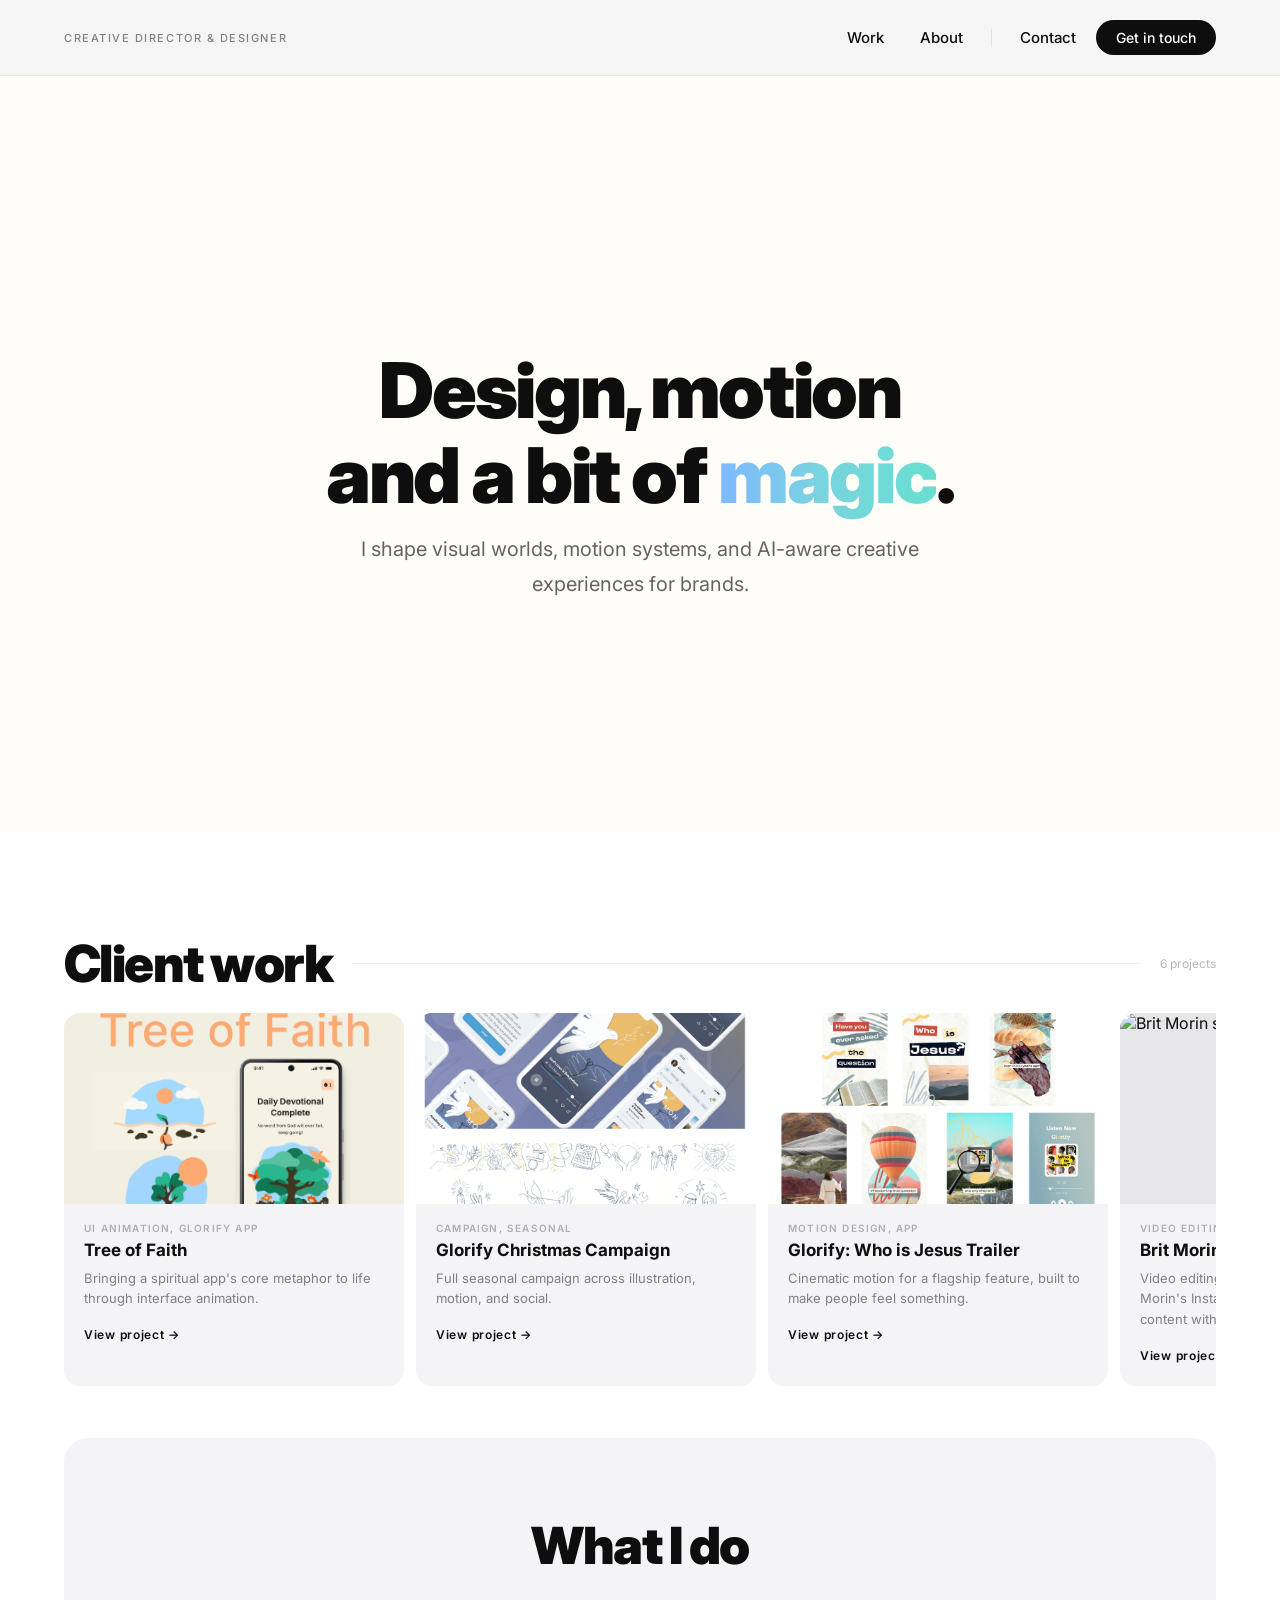
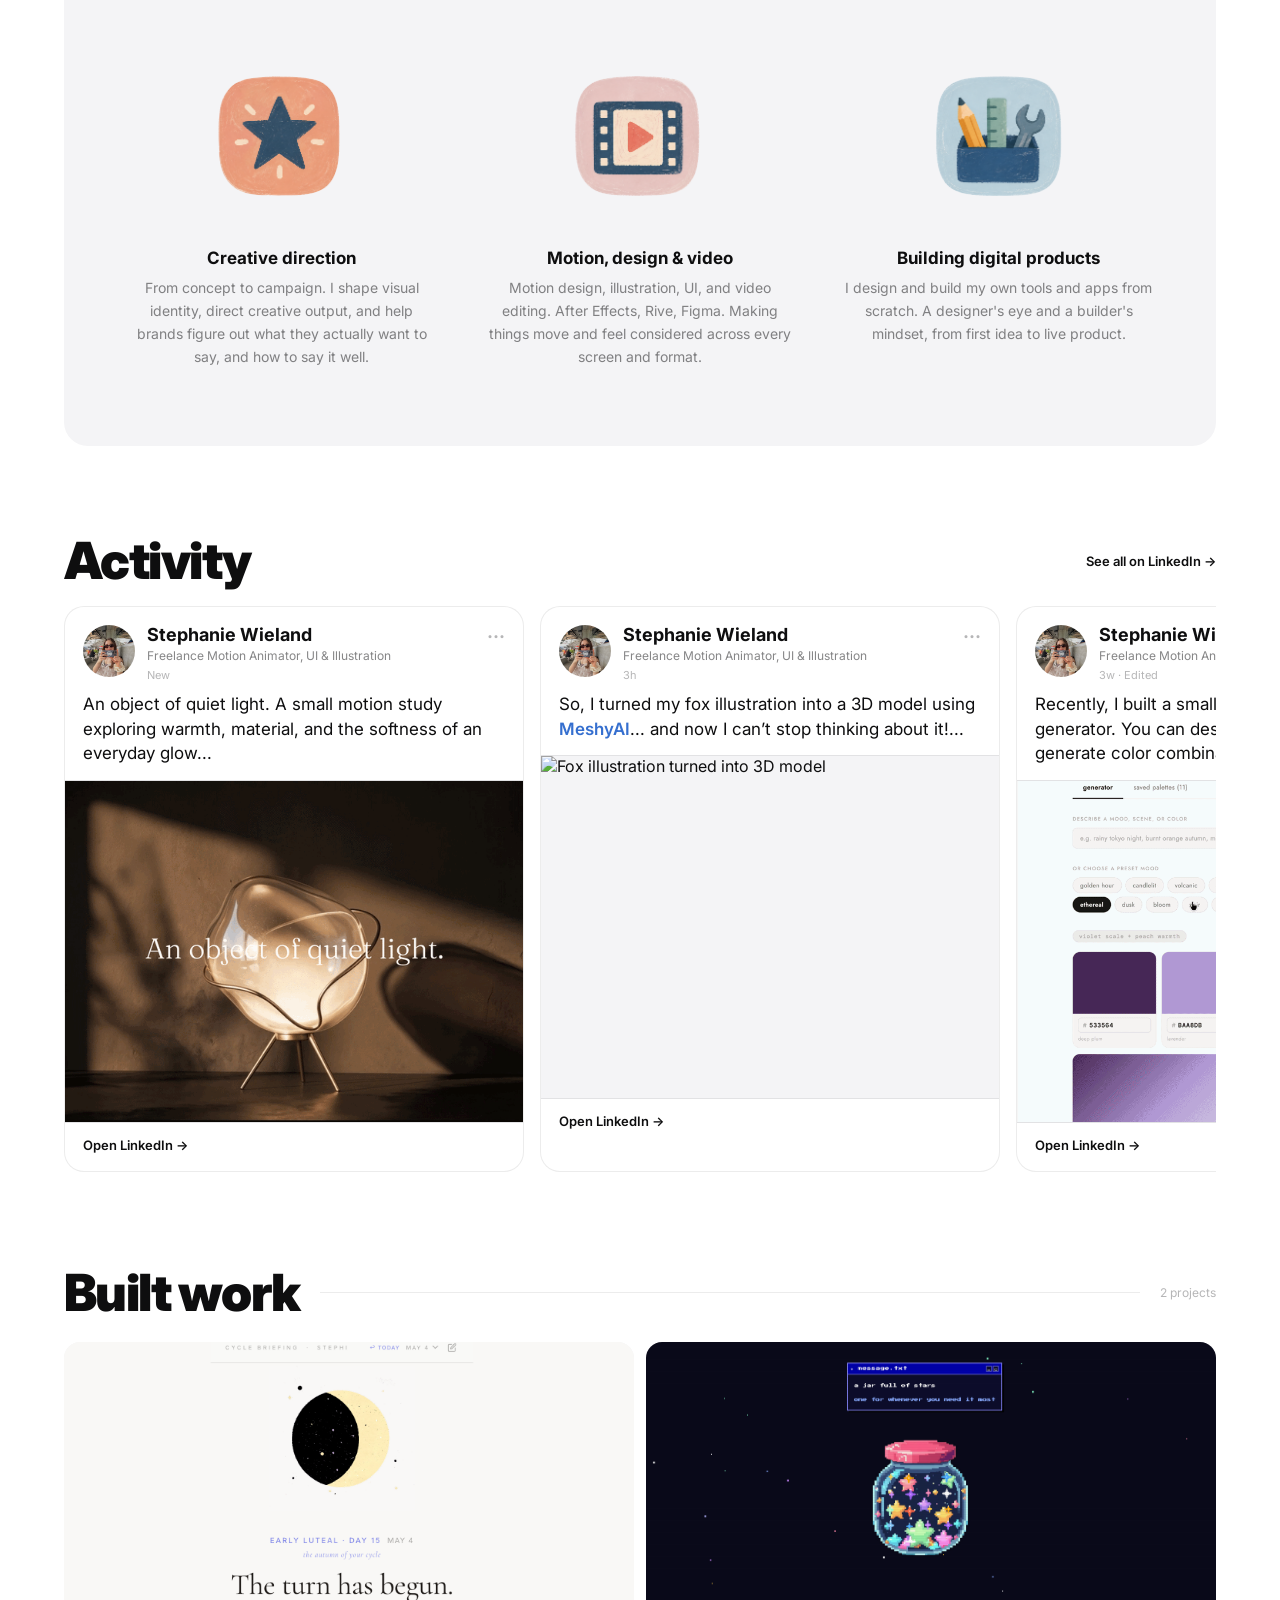
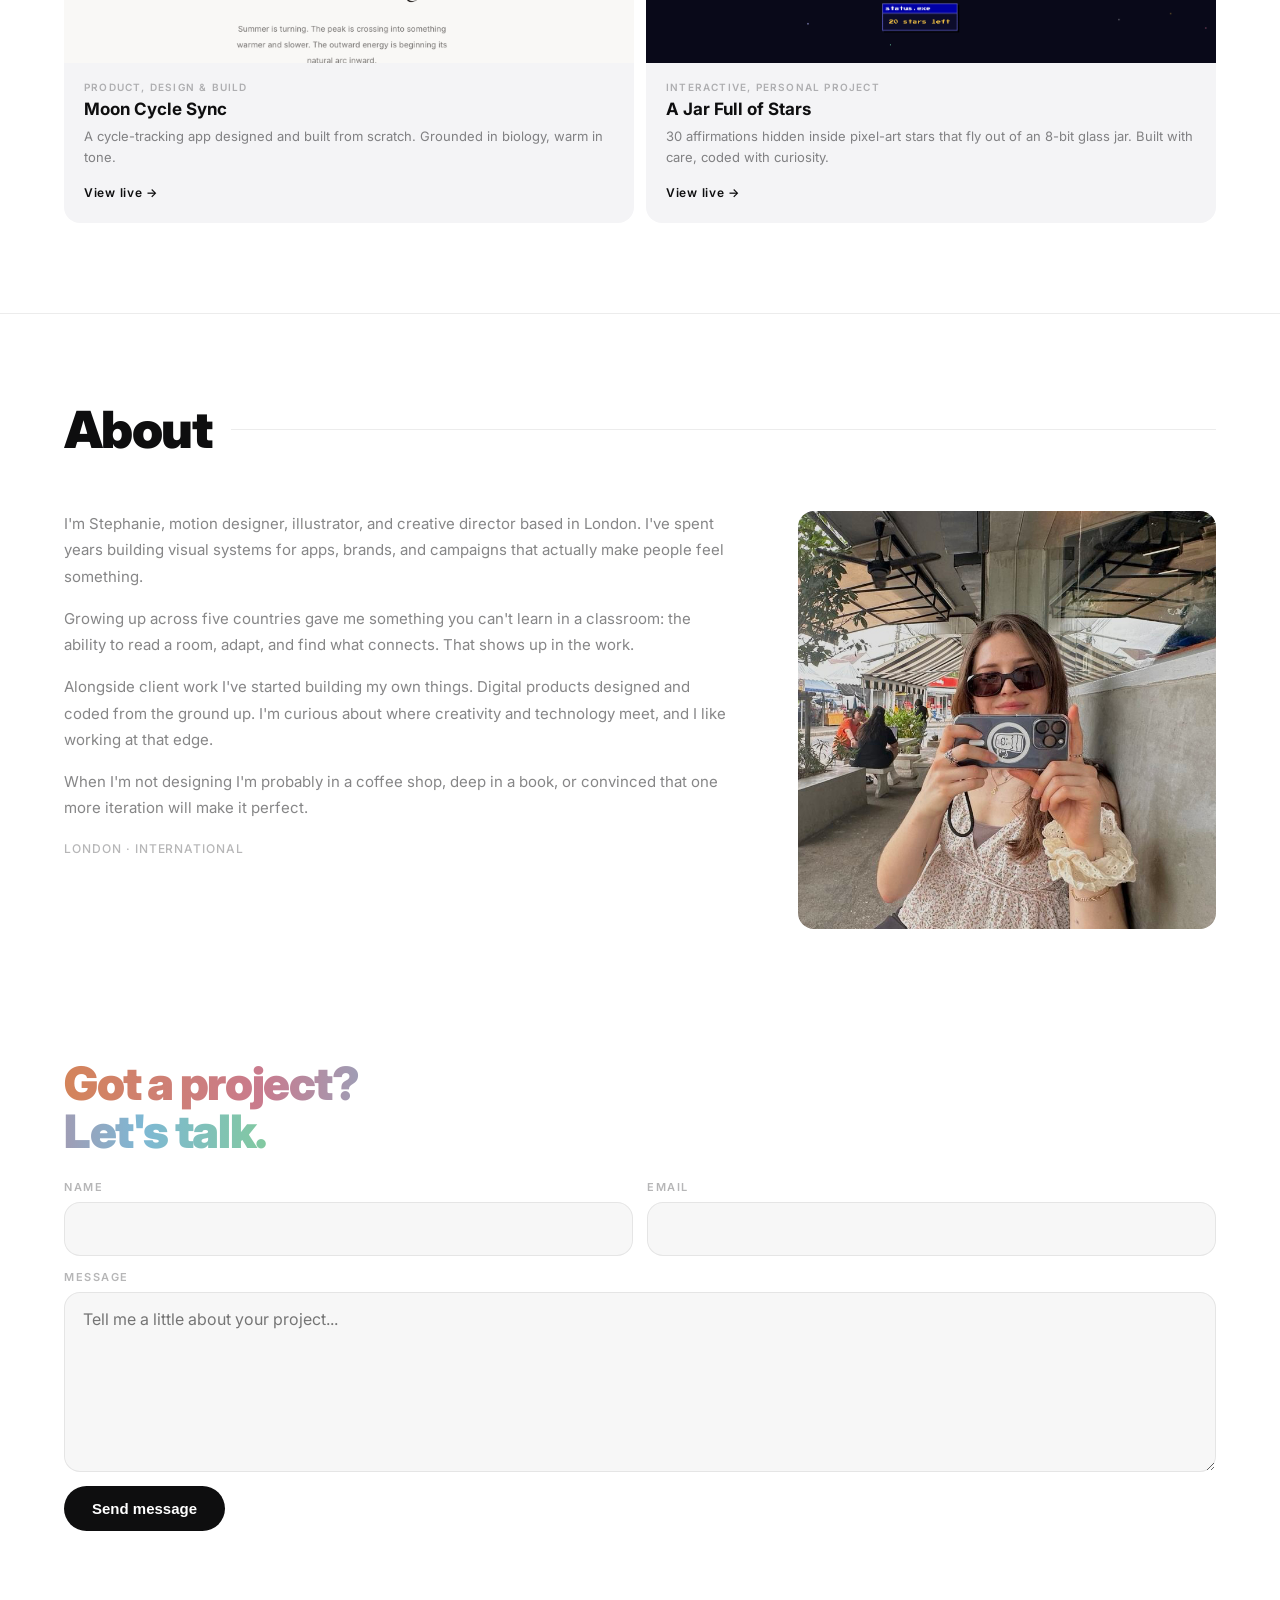
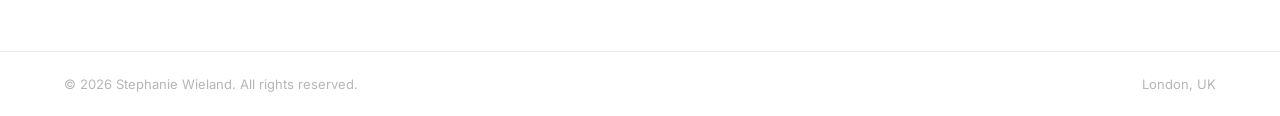
==== commit 2a808fd8: "Add files via upload" ====
--- a/index.html
+++ b/index.html
@@ -989,7 +989,7 @@
   <div class="track-header">
     <span class="track-name">Client work</span>
     <span class="track-rule"></span>
-    <span class="track-count">5 projects</span>
+    <span class="track-count">6 projects</span>
   </div>
 
   <div class="scroll-track" id="trackClient">
@@ -1025,6 +1025,18 @@
         <p class="proj-cat">Motion Design, App</p>
         <h3 class="proj-title">Glorify: Who is Jesus Trailer</h3>
         <p class="proj-desc">Cinematic motion for a flagship feature, built to make people feel something.</p>
+        <span class="proj-link">View project →</span>
+      </div>
+    </a>
+
+    <a href="brit-morin-socials.html" class="proj-card">
+      <div class="proj-thumb">
+        <img src="assets/brit-morin-socials-cover.png?v=brit-cover-2" alt="Brit Morin social video editing cover" loading="lazy">
+      </div>
+      <div class="proj-body">
+        <p class="proj-cat">Video Editing, Social Video Direction</p>
+        <h3 class="proj-title">Brit Morin Socials</h3>
+        <p class="proj-desc">Video editing and visual direction for Brit Morin's Instagram, shaping polished short-form content with pace and clarity.</p>
         <span class="proj-link">View project →</span>
       </div>
     </a>
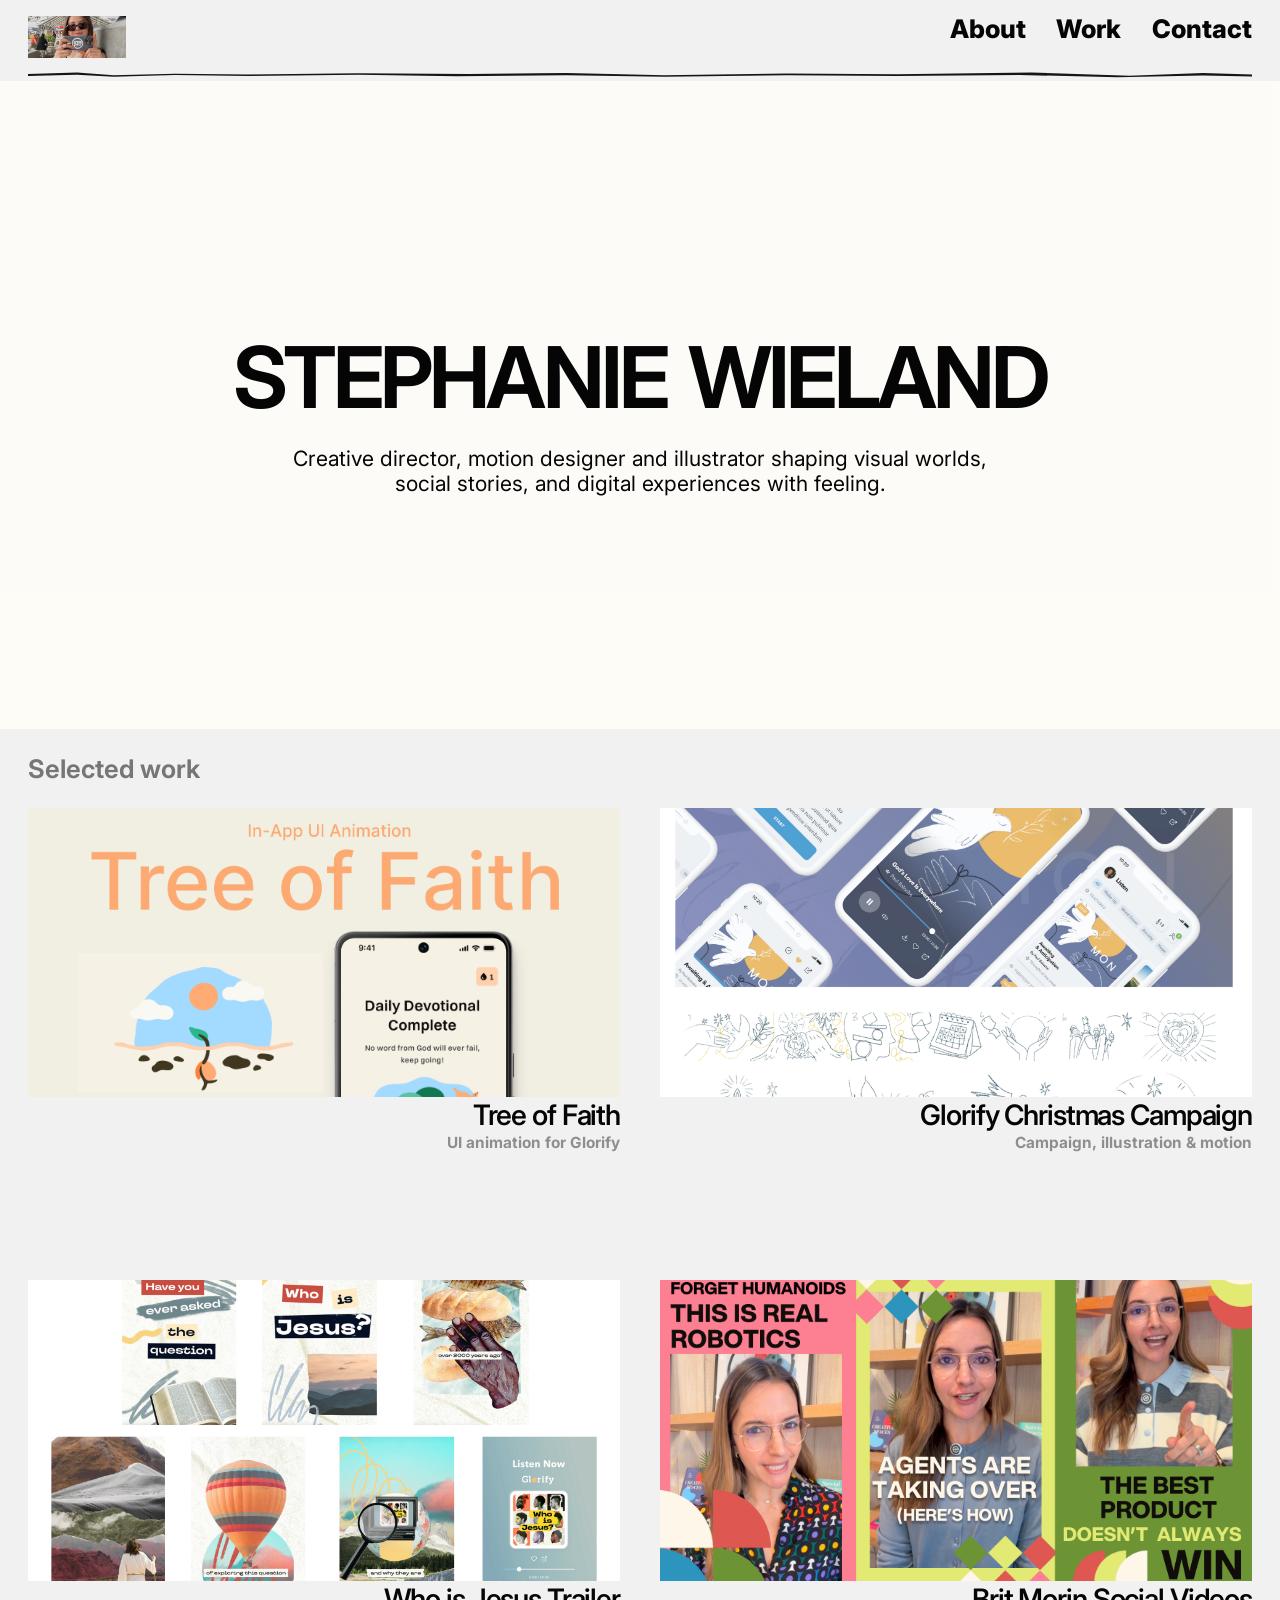
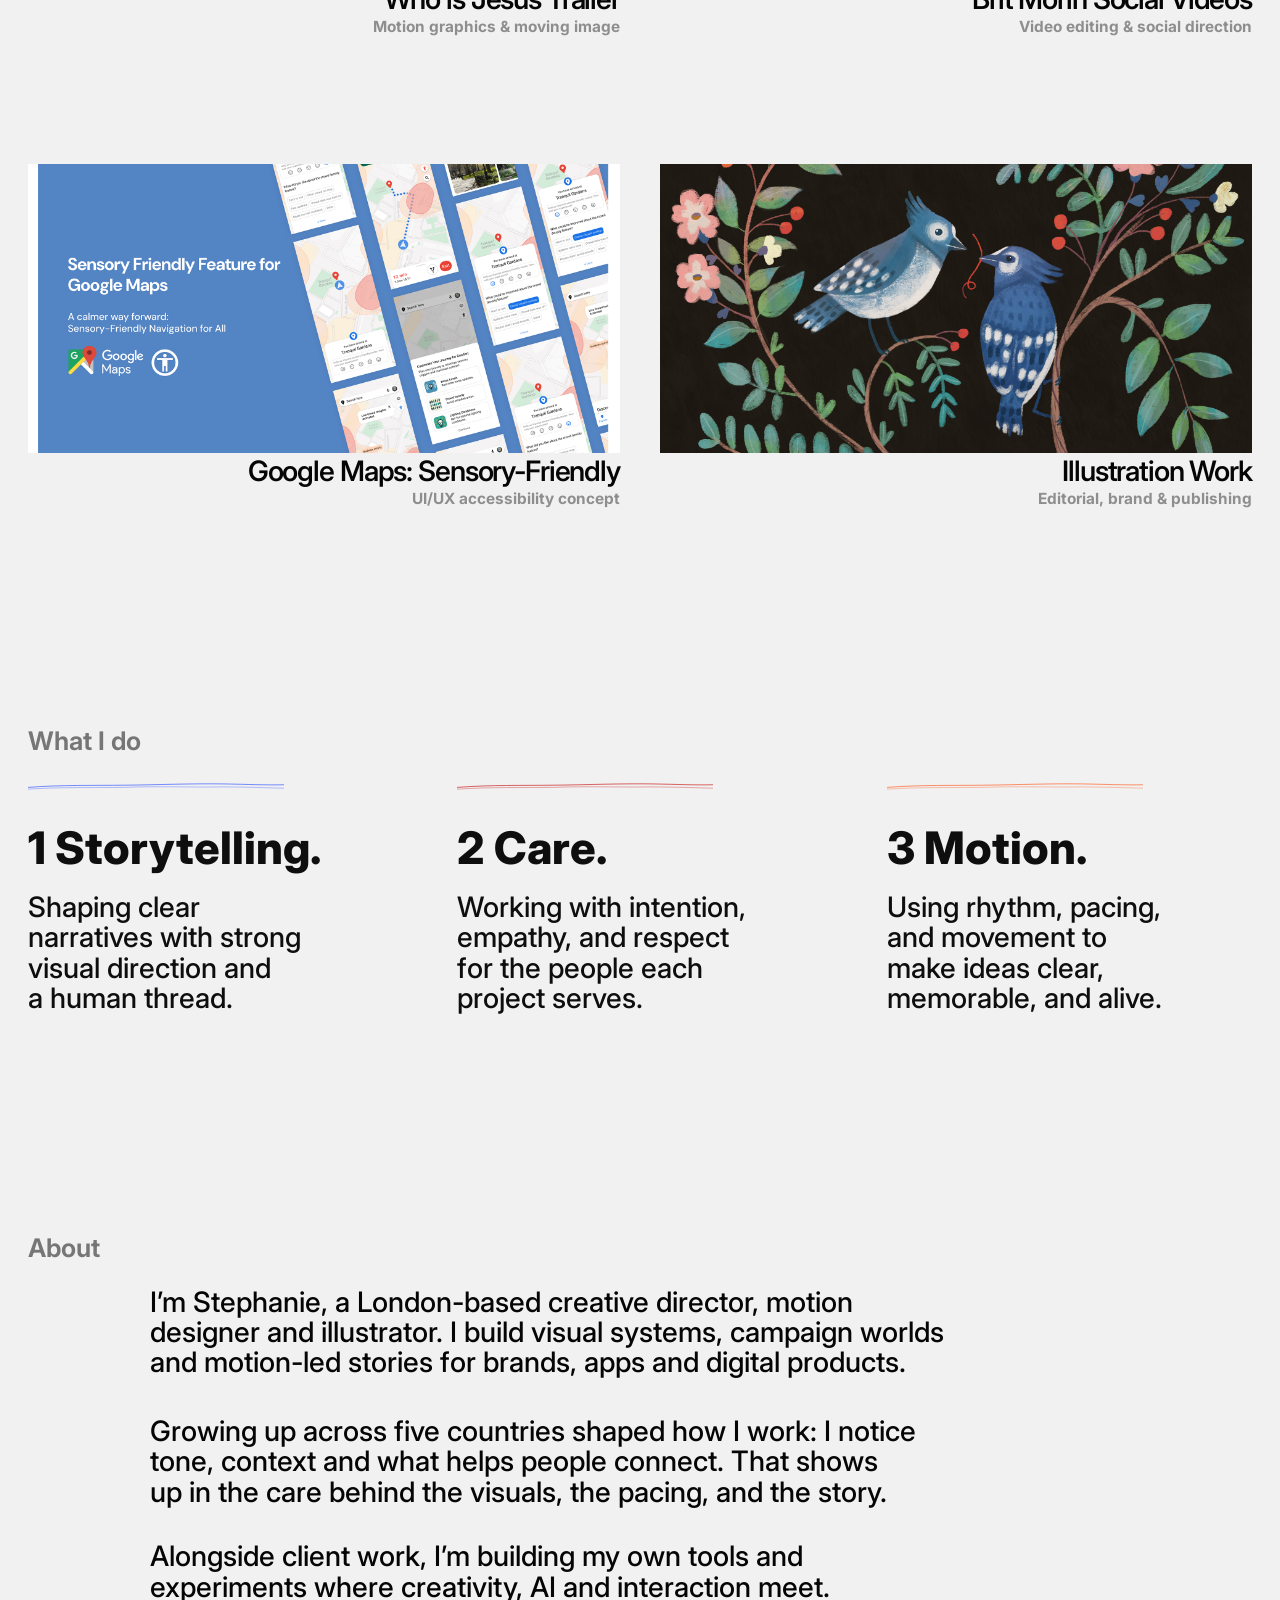
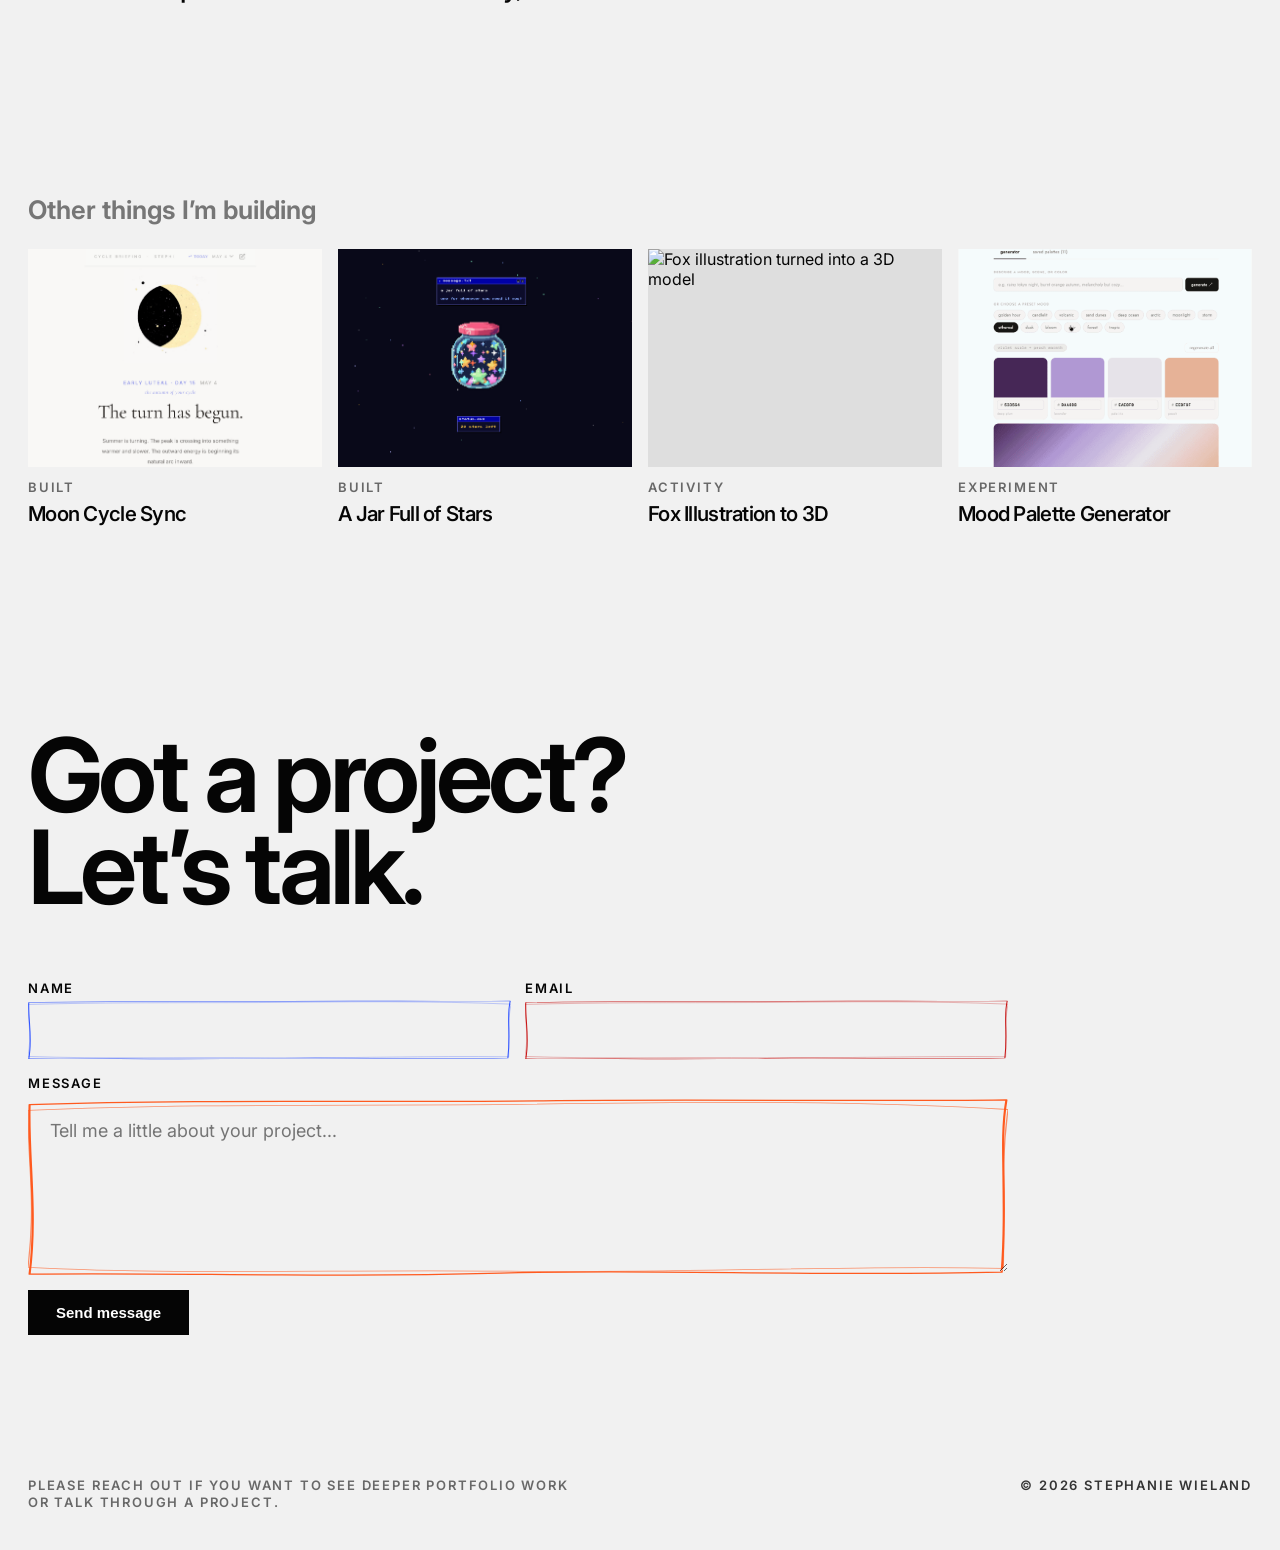
==== commit 3e46b4e3: "Redesign portfolio homepage" ====
--- a/index.html
+++ b/index.html
@@ -470,10 +470,8 @@
 }
 
 .capabilities {
-  margin: 0 var(--pad) clamp(48px, 7vw, 96px);
-  background: var(--surface);
-  border-radius: 24px;
-  padding: clamp(48px, 6vw, 80px) clamp(32px, 5vw, 72px);
+  margin: 0 0 clamp(56px, 8vw, 112px);
+  padding: clamp(40px, 6vw, 84px) 0 clamp(36px, 5vw, 72px);
 }
 
 .work .capabilities {
@@ -482,51 +480,60 @@
 }
 
 .cap-title {
-  font-size: clamp(28px, 4vw, 52px);
-  font-weight: var(--display-weight);
-  font-family: var(--display);
-  font-style: var(--display-style);
-  letter-spacing: var(--display-tracking);
-  color: var(--ink);
-  text-align: center;
-  margin-bottom: clamp(40px, 6vw, 72px);
+  font-size: clamp(20px, 2vw, 28px);
+  font-weight: 800;
+  color: var(--ink-50);
+  margin-bottom: clamp(28px, 4vw, 52px);
 }
 
 .cap-grid {
   display: grid;
-  grid-template-columns: repeat(3, 1fr);
-  gap: clamp(24px, 4vw, 56px);
+  grid-template-columns: repeat(3, minmax(0, 1fr));
+  gap: clamp(28px, 5vw, 68px);
 }
 
 .cap-item {
-  text-align: center;
+  display: grid;
+  grid-template-columns: 1fr;
+  align-content: start;
+  gap: clamp(14px, 2vw, 20px);
+  padding-top: 0;
   will-change: transform, opacity;
 }
 
-.cap-icon {
-  width: 176px;
-  height: 176px;
-  margin: 0 auto 24px;
-}
-
-.cap-icon img {
-  width: 176px;
-  height: 176px;
-  object-fit: contain;
+.cap-item::before {
+  content: "";
   display: block;
-}
+  width: 100%;
+  height: 22px;
+  margin-bottom: clamp(14px, 2vw, 24px);
+  background: var(--cap-line);
+  -webkit-mask-image: url("data:image/svg+xml,%3Csvg viewBox='0 0 600 44' xmlns='http://www.w3.org/2000/svg'%3E%3Cpath d='M4 24 C82 10 155 14 230 13 C306 12 380 5 456 9 C510 12 554 15 596 13' fill='none' stroke='black' stroke-width='5' stroke-linecap='round'/%3E%3Cpath d='M0 30 C74 16 150 24 226 20 C306 14 370 18 452 17 C512 17 558 20 600 22' fill='none' stroke='black' stroke-width='4' stroke-linecap='round' opacity='.9'/%3E%3C/svg%3E");
+  mask-image: url("data:image/svg+xml,%3Csvg viewBox='0 0 600 44' xmlns='http://www.w3.org/2000/svg'%3E%3Cpath d='M4 24 C82 10 155 14 230 13 C306 12 380 5 456 9 C510 12 554 15 596 13' fill='none' stroke='black' stroke-width='5' stroke-linecap='round'/%3E%3Cpath d='M0 30 C74 16 150 24 226 20 C306 14 370 18 452 17 C512 17 558 20 600 22' fill='none' stroke='black' stroke-width='4' stroke-linecap='round' opacity='.9'/%3E%3C/svg%3E");
+  -webkit-mask-size: 100% 100%;
+  mask-size: 100% 100%;
+  -webkit-mask-repeat: no-repeat;
+  mask-repeat: no-repeat;
+}
+
+.cap-item:nth-child(1) { --cap-line: #3155ff; }
+.cap-item:nth-child(2) { --cap-line: #c81717; }
+.cap-item:nth-child(3) { --cap-line: #ff5a1f; }
 
 .cap-item-title {
-  font-size: 17px;
-  font-weight: 700;
+  font-size: clamp(26px, 3.1vw, 40px);
+  font-weight: 800;
+  line-height: 1.05;
   color: var(--ink);
-  margin-bottom: 8px;
+  max-width: 12ch;
 }
 
 .cap-item-body {
-  font-size: 14px;
-  color: var(--ink-50);
-  line-height: 1.65;
+  font-size: clamp(22px, 2.6vw, 38px);
+  font-weight: 500;
+  color: var(--ink);
+  line-height: 1.08;
+  max-width: 12.5ch;
 }
 
 .about {
@@ -855,7 +862,6 @@
 }
 
 @media (max-width: 1024px) {
-  .cap-grid { grid-template-columns: 1fr 1fr; }
   .about-inner { grid-template-columns: 1fr; gap: 32px; }
   .about-photo { max-width: 420px; }
   .track-header { flex-wrap: wrap; row-gap: 10px; }
@@ -886,15 +892,6 @@
   .hero-title { font-size: clamp(32px, 9vw, 54px); max-width: 13ch; }
   .hero-copy { font-size: 15px; max-width: 26rem; }
   .hero-bottom { align-items: stretch; }
-  .cap-icon {
-    width: 132px;
-    height: 132px;
-    margin-bottom: 20px;
-  }
-  .cap-icon img {
-    width: 132px;
-    height: 132px;
-  }
   .activity-header {
     flex-direction: column;
     align-items: flex-start;
@@ -902,7 +899,10 @@
   .track-header { gap: 12px; }
   .track-name { white-space: normal; }
   .proj-card { flex-basis: min(82vw, 320px); }
-  .cap-grid { grid-template-columns: 1fr; }
+  .cap-grid { grid-template-columns: 1fr; gap: 38px; }
+  .cap-item::before { width: min(100%, 280px); margin-bottom: 14px; }
+  .cap-item-title, .cap-item-body { max-width: 100%; }
+  .cap-item-body { font-size: clamp(20px, 6vw, 25px); line-height: 1.12; }
   .built-grid { grid-template-columns: 1fr; }
   .contact-grid { grid-template-columns: 1fr; }
   .contact-title { white-space: normal; font-size: clamp(28px, 8vw, 44px); }
@@ -923,6 +923,608 @@
 }
 
 
+/* Reference-inspired full homepage redesign */
+body {
+  background: #f1f1f1;
+}
+
+.topbar {
+  position: sticky;
+  top: 0;
+  z-index: 100;
+  display: flex;
+  justify-content: space-between;
+  align-items: flex-start;
+  padding: 16px 28px 10px;
+  background: rgba(241, 241, 241, 0.82);
+  border-bottom: 0;
+  backdrop-filter: blur(10px);
+  -webkit-backdrop-filter: blur(10px);
+}
+
+.nav-photo {
+  width: 98px;
+  height: 42px;
+  display: block;
+  overflow: hidden;
+  background: #ddd;
+}
+
+.nav-photo img {
+  width: 100%;
+  height: 100%;
+  object-fit: cover;
+  object-position: 50% 34%;
+  display: block;
+}
+
+.nav-right {
+  gap: clamp(18px, 2.4vw, 34px);
+}
+
+.nav-right a {
+  padding: 0;
+  border-radius: 0;
+  font-size: clamp(22px, 2vw, 31px);
+  line-height: 1;
+  font-weight: 800;
+  color: #050505;
+}
+
+.nav-right a:hover { background: transparent; opacity: .58; }
+.nav-divider, .nav-cta { display: none !important; }
+
+.scribble-rule {
+  position: sticky;
+  top: 68px;
+  z-index: 99;
+  height: 13px;
+  margin: 0 28px;
+  background: #151515;
+  clip-path: polygon(0 46%, 4% 35%, 7% 56%, 12% 44%, 18% 50%, 27% 40%, 36% 47%, 44% 38%, 52% 55%, 62% 43%, 71% 49%, 82% 35%, 90% 60%, 96% 39%, 100% 50%, 100% 66%, 96% 58%, 89% 71%, 81% 54%, 71% 62%, 62% 55%, 52% 68%, 44% 55%, 35% 64%, 27% 52%, 18% 61%, 12% 54%, 7% 68%, 4% 51%, 0 62%);
+}
+
+.hero-redesign {
+  min-height: clamp(560px, 72vh, 700px);
+  align-items: center;
+  justify-content: center;
+  padding: clamp(66px, 8vh, 104px) 28px clamp(36px, 5vh, 64px);
+  background: #f1f1f1;
+}
+
+.hero-redesign::after {
+  content: "";
+  position: absolute;
+  inset: 0;
+  z-index: 6;
+  pointer-events: none;
+  background: rgba(241, 241, 241, 0.18);
+}
+
+.hero-galaxy-canvas {
+  opacity: .42;
+  mix-blend-mode: multiply;
+}
+
+.hero-redesign-content {
+  width: min(980px, 100%);
+  max-width: 980px;
+  padding-top: 0;
+  color: #050505;
+  opacity: 1;
+  transform: none;
+  text-align: center;
+  font-family: var(--sans);
+}
+
+.brand-hero-title {
+  margin: 0 0 clamp(26px, 3.4vh, 44px);
+  color: #050505;
+  font-family: var(--sans);
+  font-size: clamp(52px, 6.65vw, 104px);
+  font-weight: 650;
+  line-height: .9;
+  letter-spacing: -.045em;
+  word-spacing: .08em;
+  text-transform: uppercase;
+}
+
+.hero-pillars {
+  display: none;
+  align-items: center;
+  justify-content: center;
+  gap: clamp(18px, 2.4vw, 48px);
+  margin-bottom: clamp(56px, 7vh, 84px);
+  flex-wrap: wrap;
+}
+
+.pillar-word {
+  position: relative;
+  display: inline-block;
+  color: #050505;
+  font-size: clamp(42px, 5.25vw, 104px);
+  font-weight: 620;
+  line-height: .9;
+  letter-spacing: -.045em;
+  text-transform: uppercase;
+  padding: 0 .04em .18em;
+}
+
+.pillar-word::after {
+  content: "";
+  position: absolute;
+  left: .03em;
+  right: .02em;
+  bottom: .02em;
+  height: .12em;
+  background: var(--underline-color);
+  clip-path: polygon(0 52%, 8% 40%, 17% 55%, 27% 47%, 38% 60%, 50% 45%, 62% 55%, 74% 43%, 86% 57%, 100% 48%, 100% 74%, 86% 66%, 74% 76%, 62% 67%, 50% 78%, 38% 68%, 27% 76%, 17% 66%, 8% 74%, 0 66%);
+  transform: rotate(var(--underline-tilt));
+  transform-origin: center;
+  pointer-events: none;
+}
+
+.pillar-word::before {
+  display: none;
+}
+
+.pillar-blue { --underline-color: #3155ff; --underline-tilt: -.7deg; }
+.pillar-red { --underline-color: #c81717; --underline-tilt: .55deg; }
+.pillar-orange { --underline-color: #ff5a1f; --underline-tilt: -.45deg; }
+
+.hero-redesign-copy {
+  max-width: 720px;
+  margin: 0 auto;
+  color: #050505;
+  font-family: var(--sans);
+  font-size: clamp(21px, 1.65vw, 29px);
+  line-height: 1.18;
+  font-weight: 400;
+  text-shadow: none;
+}
+
+.scroll-cue {
+  display: inline-block;
+  margin-top: 8px;
+  color: rgba(5, 5, 5, .34);
+  font-size: clamp(22px, 1.9vw, 34px);
+  font-weight: 650;
+  text-decoration: none;
+}
+
+.work-redesign {
+  padding: 24px 28px clamp(80px, 9vw, 140px);
+}
+
+.section-kicker {
+  color: rgba(5, 5, 5, .52);
+  font-size: clamp(24px, 2vw, 32px);
+  font-weight: 650;
+  margin: 0 0 24px;
+}
+
+.work-grid-redesign {
+  display: grid;
+  grid-template-columns: repeat(2, minmax(0, 1fr));
+  column-gap: 40px;
+  row-gap: clamp(96px, 10vw, 168px);
+}
+
+.work-tile,
+.work-tile.built {
+  position: relative;
+  display: grid;
+  gap: 0;
+  min-width: 0;
+  flex: none;
+  background: transparent;
+  border-radius: 0;
+  overflow: visible;
+  color: #050505;
+  box-shadow: none;
+}
+
+.work-tile:hover {
+  transform: none;
+  box-shadow: none;
+}
+
+.work-number {
+  display: none;
+}
+
+.work-image {
+  width: 100%;
+  aspect-ratio: 2.05 / 1;
+  border-radius: 0;
+  background: #111;
+}
+
+.tile-3 .work-image,
+.tile-4 .work-image {
+  aspect-ratio: 1.85 / .94;
+}
+
+.work-image img {
+  width: 100%;
+  height: 100%;
+  object-fit: cover;
+  object-position: center center;
+  display: block;
+  transition: none;
+}
+
+.work-image-top img { object-position: center top; }
+
+.work-tile:hover .work-image img { transform: none; }
+
+.work-caption {
+  justify-self: end;
+  margin: 4px 0 0;
+  color: #050505;
+  font-size: clamp(24px, 2.2vw, 34px);
+  font-weight: 560;
+  line-height: 1;
+  letter-spacing: -.04em;
+  text-align: right;
+}
+
+.work-type {
+  justify-self: end;
+  margin: 4px 0 0;
+  color: rgba(5,5,5,.42);
+  font-size: clamp(14px, 1.2vw, 18px);
+  font-weight: 700;
+  letter-spacing: 0;
+  text-transform: none;
+  text-align: right;
+}
+
+.principles-redesign {
+  padding: clamp(70px, 8vw, 130px) 28px;
+  margin: 0;
+}
+
+.principles-grid {
+  grid-template-columns: repeat(3, minmax(0, 1fr));
+  gap: clamp(36px, 5vw, 86px);
+}
+
+.principle-item .cap-item-title {
+  font-size: clamp(34px, 3.5vw, 64px);
+  max-width: none;
+}
+
+.principle-item .cap-item-body {
+  font-size: clamp(24px, 2.2vw, 36px);
+  max-width: 18ch;
+  text-wrap: balance;
+}
+
+.principle-item::before {
+  width: min(100%, 340px);
+  height: 20px;
+  justify-self: start;
+  margin-left: 0;
+  background: var(--cap-line);
+  -webkit-mask-image: url("data:image/svg+xml,%3Csvg viewBox='0 0 600 44' preserveAspectRatio='none' xmlns='http://www.w3.org/2000/svg'%3E%3Cpath d='M0 24 C78 12 150 15 225 14 C306 13 383 7 458 10 C514 13 558 16 600 14' fill='none' stroke='black' stroke-width='3' stroke-linecap='round'/%3E%3Cpath d='M0 29 C75 18 148 24 226 20 C307 15 370 19 452 18 C512 18 558 20 600 23' fill='none' stroke='black' stroke-width='2.2' stroke-linecap='round' opacity='.9'/%3E%3C/svg%3E");
+  mask-image: url("data:image/svg+xml,%3Csvg viewBox='0 0 600 44' preserveAspectRatio='none' xmlns='http://www.w3.org/2000/svg'%3E%3Cpath d='M0 24 C78 12 150 15 225 14 C306 13 383 7 458 10 C514 13 558 16 600 14' fill='none' stroke='black' stroke-width='3' stroke-linecap='round'/%3E%3Cpath d='M0 29 C75 18 148 24 226 20 C307 15 370 19 452 18 C512 18 558 20 600 23' fill='none' stroke='black' stroke-width='2.2' stroke-linecap='round' opacity='.9'/%3E%3C/svg%3E");
+}
+
+.about-redesign {
+  padding: clamp(72px, 9vw, 140px) 28px;
+  border-top: 0;
+}
+
+.about-redesign-grid {
+  display: grid;
+  grid-template-columns: minmax(0, 1fr);
+  gap: clamp(24px, 3vw, 38px);
+  align-items: start;
+  max-width: 980px;
+  margin: 0 auto;
+  font-family: var(--sans);
+}
+
+.about-lede {
+  color: #050505;
+  max-width: 980px;
+  font-family: var(--sans);
+  font-size: clamp(24px, 2.2vw, 36px);
+  font-weight: 500;
+  line-height: 1.08;
+  letter-spacing: 0;
+  text-wrap: balance;
+}
+
+.about-redesign .about-body {
+  color: #050505;
+  font-family: var(--sans);
+  display: grid;
+  grid-template-columns: minmax(0, 1fr);
+  gap: 18px;
+  max-width: 980px;
+  font-size: clamp(24px, 2.2vw, 36px);
+  line-height: 1.08;
+  font-weight: 500;
+  letter-spacing: 0;
+  text-wrap: balance;
+}
+
+.elsewhere-redesign {
+  padding: clamp(46px, 6vw, 88px) 28px clamp(70px, 8vw, 120px);
+}
+
+.elsewhere-grid {
+  display: grid;
+  grid-template-columns: repeat(4, minmax(0, 1fr));
+  gap: 16px;
+}
+
+.elsewhere-tile {
+  display: grid;
+  grid-template-rows: auto min-content min-content;
+  gap: 8px;
+  min-width: 0;
+  color: #050505;
+  text-decoration: none;
+}
+
+.elsewhere-image {
+  aspect-ratio: 1.35 / 1;
+  overflow: hidden;
+  background: #dedede;
+}
+
+.elsewhere-image img {
+  width: 100%;
+  height: 100%;
+  display: block;
+  object-fit: cover;
+  object-position: center;
+  transition: transform .35s ease;
+}
+
+.elsewhere-tile:hover .elsewhere-image img {
+  transform: scale(1.025);
+}
+
+.elsewhere-label {
+  margin-top: 4px;
+  color: rgba(5, 5, 5, .58);
+  font-size: 13px;
+  font-weight: 600;
+  letter-spacing: .14em;
+  line-height: 1.35;
+  text-transform: uppercase;
+}
+
+.elsewhere-title {
+  color: #050505;
+  font-size: clamp(18px, 1.6vw, 24px);
+  font-weight: 560;
+  line-height: 1;
+  letter-spacing: -.035em;
+}
+
+.contact-redesign {
+  min-height: 0;
+  padding: clamp(70px, 8vw, 130px) 28px;
+  align-items: start;
+  border-top: 0;
+}
+
+.contact-title {
+  color: #050505;
+  font-size: clamp(48px, 8vw, 132px);
+  font-weight: 650;
+  line-height: .9;
+  letter-spacing: -.045em;
+  margin-bottom: clamp(28px, 5vw, 64px);
+}
+
+.contact-form {
+  max-width: 980px;
+}
+
+.contact-field {
+  --frame-color: #3155ff;
+  position: relative;
+  display: block;
+  width: 100%;
+}
+
+.contact-grid .contact-field:nth-child(2) {
+  --frame-color: #c81717;
+}
+
+.contact-form > .contact-field {
+  --frame-color: #ff5a1f;
+}
+
+.contact-field::before,
+.contact-field::after {
+  content: "";
+  position: absolute;
+  left: -5px;
+  right: -5px;
+  top: 20px;
+  bottom: -6px;
+  background-repeat: no-repeat;
+  background-size: 100% 100%;
+  pointer-events: none;
+}
+
+.contact-field::before {
+  background-image: url("data:image/svg+xml,%3Csvg viewBox='0 0 620 190' preserveAspectRatio='none' xmlns='http://www.w3.org/2000/svg'%3E%3Cpath d='M8 26 C116 13 230 22 326 18 C428 14 526 20 612 16 C605 58 616 99 609 171 C495 176 388 164 299 171 C184 180 94 169 9 173 C15 121 5 73 8 26' fill='none' stroke='%233155ff' stroke-width='5' stroke-linecap='round' stroke-linejoin='round'/%3E%3Cpath d='M3 32 C97 20 190 25 296 22 C414 18 520 15 617 28 C609 78 616 116 612 165 C516 160 404 171 304 169 C201 167 97 176 4 164 C11 108 0 72 3 32' fill='none' stroke='%233155ff' stroke-width='3.5' stroke-linecap='round' stroke-linejoin='round' opacity='.65'/%3E%3C/svg%3E");
+}
+
+.contact-grid .contact-field:nth-child(2)::before {
+  background-image: url("data:image/svg+xml,%3Csvg viewBox='0 0 620 190' preserveAspectRatio='none' xmlns='http://www.w3.org/2000/svg'%3E%3Cpath d='M8 26 C116 13 230 22 326 18 C428 14 526 20 612 16 C605 58 616 99 609 171 C495 176 388 164 299 171 C184 180 94 169 9 173 C15 121 5 73 8 26' fill='none' stroke='%23c81717' stroke-width='5' stroke-linecap='round' stroke-linejoin='round'/%3E%3Cpath d='M3 32 C97 20 190 25 296 22 C414 18 520 15 617 28 C609 78 616 116 612 165 C516 160 404 171 304 169 C201 167 97 176 4 164 C11 108 0 72 3 32' fill='none' stroke='%23c81717' stroke-width='3.5' stroke-linecap='round' stroke-linejoin='round' opacity='.65'/%3E%3C/svg%3E");
+}
+
+.contact-form > .contact-field::before {
+  background-image: url("data:image/svg+xml,%3Csvg viewBox='0 0 620 190' preserveAspectRatio='none' xmlns='http://www.w3.org/2000/svg'%3E%3Cpath d='M8 26 C116 13 230 22 326 18 C428 14 526 20 612 16 C605 58 616 99 609 171 C495 176 388 164 299 171 C184 180 94 169 9 173 C15 121 5 73 8 26' fill='none' stroke='%23ff5a1f' stroke-width='5' stroke-linecap='round' stroke-linejoin='round'/%3E%3Cpath d='M3 32 C97 20 190 25 296 22 C414 18 520 15 617 28 C609 78 616 116 612 165 C516 160 404 171 304 169 C201 167 97 176 4 164 C11 108 0 72 3 32' fill='none' stroke='%23ff5a1f' stroke-width='3.5' stroke-linecap='round' stroke-linejoin='round' opacity='.65'/%3E%3C/svg%3E");
+}
+
+.contact-field::after {
+  display: none;
+}
+
+.contact-grid .contact-field:first-child::after {
+  transform: rotate(-.18deg);
+}
+
+.contact-form > .contact-field::after {
+  transform: rotate(-.12deg);
+}
+
+.contact-input,
+.contact-textarea {
+  border-radius: 0;
+  border: 0;
+  background: transparent;
+  font-size: 18px;
+  padding: 20px 22px;
+  position: relative;
+  z-index: 1;
+}
+
+.contact-textarea {
+  padding-top: 28px;
+}
+
+.contact-field::before {
+  left: -3px;
+  right: -3px;
+  top: 22px;
+  bottom: -4px;
+  background-image: url("data:image/svg+xml,%3Csvg viewBox='0 0 620 190' preserveAspectRatio='none' xmlns='http://www.w3.org/2000/svg'%3E%3Cpath d='M6 28 C116 18 228 24 326 20 C428 17 526 21 614 18 C609 60 615 100 610 166 C496 171 388 163 300 169 C184 176 94 168 7 170 C12 120 4 74 6 28' fill='none' stroke='%233155ff' stroke-width='2.6' stroke-linecap='round' stroke-linejoin='round'/%3E%3Cpath d='M2 33 C98 23 190 27 296 24 C414 21 520 18 618 29 C612 78 614 114 612 162 C516 158 404 168 304 166 C201 164 96 172 3 162 C9 108 0 73 2 33' fill='none' stroke='%233155ff' stroke-width='1.8' stroke-linecap='round' stroke-linejoin='round' opacity='.72'/%3E%3C/svg%3E");
+}
+
+.contact-grid .contact-field:nth-child(2)::before {
+  background-image: url("data:image/svg+xml,%3Csvg viewBox='0 0 620 190' preserveAspectRatio='none' xmlns='http://www.w3.org/2000/svg'%3E%3Cpath d='M6 28 C116 18 228 24 326 20 C428 17 526 21 614 18 C609 60 615 100 610 166 C496 171 388 163 300 169 C184 176 94 168 7 170 C12 120 4 74 6 28' fill='none' stroke='%23c81717' stroke-width='2.6' stroke-linecap='round' stroke-linejoin='round'/%3E%3Cpath d='M2 33 C98 23 190 27 296 24 C414 21 520 18 618 29 C612 78 614 114 612 162 C516 158 404 168 304 166 C201 164 96 172 3 162 C9 108 0 73 2 33' fill='none' stroke='%23c81717' stroke-width='1.8' stroke-linecap='round' stroke-linejoin='round' opacity='.72'/%3E%3C/svg%3E");
+}
+
+.contact-form > .contact-field::before {
+  background-image: url("data:image/svg+xml,%3Csvg viewBox='0 0 620 190' preserveAspectRatio='none' xmlns='http://www.w3.org/2000/svg'%3E%3Cpath d='M6 28 C116 18 228 24 326 20 C428 17 526 21 614 18 C609 60 615 100 610 166 C496 171 388 163 300 169 C184 176 94 168 7 170 C12 120 4 74 6 28' fill='none' stroke='%23ff5a1f' stroke-width='2.6' stroke-linecap='round' stroke-linejoin='round'/%3E%3Cpath d='M2 33 C98 23 190 27 296 24 C414 21 520 18 618 29 C612 78 614 114 612 162 C516 158 404 168 304 166 C201 164 96 172 3 162 C9 108 0 73 2 33' fill='none' stroke='%23ff5a1f' stroke-width='1.8' stroke-linecap='round' stroke-linejoin='round' opacity='.72'/%3E%3C/svg%3E");
+}
+
+.contact-label {
+  color: #050505;
+  font-size: 13px;
+}
+
+.principle-item::before {
+  width: clamp(210px, 70%, 330px);
+  height: 13px;
+  align-self: start;
+  justify-self: start;
+  margin: 0 0 12px;
+  -webkit-mask-image: url("data:image/svg+xml,%3Csvg viewBox='0 0 600 30' preserveAspectRatio='none' xmlns='http://www.w3.org/2000/svg'%3E%3Cpath d='M1 17 C82 11 151 13 226 12 C311 11 381 8 456 9 C513 10 558 12 599 11' fill='none' stroke='black' stroke-width='1.55' stroke-linecap='round'/%3E%3Cpath d='M0 21 C76 16 150 18 225 17 C307 14 371 17 452 16 C513 16 556 18 600 19' fill='none' stroke='black' stroke-width='1' stroke-linecap='round' opacity='.82'/%3E%3C/svg%3E");
+  mask-image: url("data:image/svg+xml,%3Csvg viewBox='0 0 600 30' preserveAspectRatio='none' xmlns='http://www.w3.org/2000/svg'%3E%3Cpath d='M1 17 C82 11 151 13 226 12 C311 11 381 8 456 9 C513 10 558 12 599 11' fill='none' stroke='black' stroke-width='1.55' stroke-linecap='round'/%3E%3Cpath d='M0 21 C76 16 150 18 225 17 C307 14 371 17 452 16 C513 16 556 18 600 19' fill='none' stroke='black' stroke-width='1' stroke-linecap='round' opacity='.82'/%3E%3C/svg%3E");
+}
+
+.contact-field::before,
+.contact-grid .contact-field:nth-child(2)::before,
+.contact-form > .contact-field::before {
+  left: 0;
+  right: 0;
+  top: 22px;
+  bottom: -2px;
+}
+
+.contact-field::before {
+  background-image: url("data:image/svg+xml,%3Csvg viewBox='0 0 620 190' preserveAspectRatio='none' xmlns='http://www.w3.org/2000/svg'%3E%3Cpath d='M1 11 C112 5 226 9 326 7 C429 5 528 8 619 6 C614 54 620 101 616 184 C501 188 389 181 299 185 C184 190 92 184 1 186 C6 122 0 66 1 11' fill='none' stroke='%233155ff' stroke-width='1.35' stroke-linecap='round' stroke-linejoin='round'/%3E%3Cpath d='M0 17 C98 10 190 12 296 11 C413 8 521 6 620 16 C615 76 618 121 617 180 C516 177 405 185 304 183 C200 181 95 187 0 179 C5 110 0 73 0 17' fill='none' stroke='%233155ff' stroke-width='.8' stroke-linecap='round' stroke-linejoin='round' opacity='.66'/%3E%3C/svg%3E");
+}
+
+.contact-grid .contact-field:nth-child(2)::before {
+  background-image: url("data:image/svg+xml,%3Csvg viewBox='0 0 620 190' preserveAspectRatio='none' xmlns='http://www.w3.org/2000/svg'%3E%3Cpath d='M1 11 C112 5 226 9 326 7 C429 5 528 8 619 6 C614 54 620 101 616 184 C501 188 389 181 299 185 C184 190 92 184 1 186 C6 122 0 66 1 11' fill='none' stroke='%23c81717' stroke-width='1.35' stroke-linecap='round' stroke-linejoin='round'/%3E%3Cpath d='M0 17 C98 10 190 12 296 11 C413 8 521 6 620 16 C615 76 618 121 617 180 C516 177 405 185 304 183 C200 181 95 187 0 179 C5 110 0 73 0 17' fill='none' stroke='%23c81717' stroke-width='.8' stroke-linecap='round' stroke-linejoin='round' opacity='.66'/%3E%3C/svg%3E");
+}
+
+.contact-form > .contact-field::before {
+  top: 22px;
+  background-image: url("data:image/svg+xml,%3Csvg viewBox='0 0 620 190' preserveAspectRatio='none' xmlns='http://www.w3.org/2000/svg'%3E%3Cpath d='M1 11 C112 5 226 9 326 7 C429 5 528 8 619 6 C614 54 620 101 616 184 C501 188 389 181 299 185 C184 190 92 184 1 186 C6 122 0 66 1 11' fill='none' stroke='%23ff5a1f' stroke-width='1.35' stroke-linecap='round' stroke-linejoin='round'/%3E%3Cpath d='M0 17 C98 10 190 12 296 11 C413 8 521 6 620 16 C615 76 618 121 617 180 C516 177 405 185 304 183 C200 181 95 187 0 179 C5 110 0 73 0 17' fill='none' stroke='%23ff5a1f' stroke-width='.8' stroke-linecap='round' stroke-linejoin='round' opacity='.66'/%3E%3C/svg%3E");
+}
+
+.contact-submit {
+  border-radius: 0;
+  background: #050505;
+  color: #fff;
+}
+
+footer {
+  border-top: 0;
+  padding: clamp(28px, 3vw, 42px) 28px;
+  align-items: baseline;
+}
+
+.footer-l,
+.footer-r {
+  color: #050505;
+  font-size: clamp(17px, 1.45vw, 25px);
+  line-height: 1.02;
+  max-width: 650px;
+}
+
+.footer-l {
+  color: rgba(5, 5, 5, .58);
+  font-size: 13px;
+  font-weight: 600;
+  letter-spacing: .14em;
+  line-height: 1.35;
+  text-transform: uppercase;
+  max-width: 560px;
+}
+
+.footer-r {
+  color: rgba(5, 5, 5, .8);
+  font-size: 13px;
+  font-weight: 600;
+  letter-spacing: .14em;
+  line-height: 1.35;
+  text-transform: uppercase;
+  text-align: right;
+}
+
+@media (max-width: 980px) {
+  .brand-hero-title { font-size: clamp(58px, 15vw, 132px); }
+  .hero-pillars { flex-direction: column; gap: 28px; margin-bottom: 56px; }
+  .pillar-word { font-size: clamp(56px, 14vw, 110px); }
+  .work-grid-redesign { grid-template-columns: 1fr; row-gap: 72px; }
+  .elsewhere-grid { grid-template-columns: repeat(2, minmax(0, 1fr)); }
+  .principles-grid { grid-template-columns: 1fr; }
+  .principle-item .cap-item-body { max-width: 100%; }
+}
+
+@media (max-width: 640px) {
+  .topbar { padding: 14px 20px 8px; align-items: center; }
+  .nav-photo { width: 76px; height: 34px; }
+  .nav-right { gap: 16px; }
+  .nav-right a { display: inline-block !important; font-size: 18px; }
+  .scribble-rule { margin: 0 20px; top: 56px; }
+  .hero-redesign { min-height: 520px; padding: 64px 20px 34px; }
+  .brand-hero-title { margin-bottom: 24px; font-size: clamp(46px, 15vw, 72px); }
+  .pillar-word {
+    font-size: clamp(42px, 12.2vw, 54px);
+    padding-left: .06em;
+    padding-right: .06em;
+  }
+  .hero-redesign-copy { font-size: 20px; }
+  .scroll-cue { font-size: 21px; }
+  .work-redesign, .principles-redesign, .about-redesign, .elsewhere-redesign, .contact-redesign { padding-left: 20px; padding-right: 20px; }
+  .work-number { font-size: 54px; }
+  .work-caption { font-size: 25px; }
+  .work-type { font-size: 15px; }
+  .elsewhere-grid { grid-template-columns: 1fr; gap: 26px; }
+  .elsewhere-image { aspect-ratio: 1.6 / 1; }
+  .work-image, .tile-3 .work-image, .tile-4 .work-image { aspect-ratio: 1.45 / 1; }
+  .about-lede,
+  .about-redesign .about-body { font-size: clamp(24px, 6vw, 34px); }
+  .contact-grid { grid-template-columns: 1fr; }
+  footer { flex-direction: column; align-items: flex-start; gap: 26px; padding-left: 20px; padding-right: 20px; }
+}
+
 /* Obsidian Galaxy hero integration */
 .hero {
   background: #fffdf8;
@@ -936,39 +1538,33 @@
 .hero-galaxy-canvas {
   position: absolute;
   inset: 0;
-  z-index: 6;
+  z-index: 5;
   width: 100%;
   height: 100%;
   display: block;
+  opacity: .88;
+  mix-blend-mode: multiply;
+  filter: saturate(1.45) contrast(1.2);
   pointer-events: none;
-}
-
-.hero-title {
-  color: #0e0e0f;
-  text-shadow: none;
-}
-
-.hero-copy {
-  color: rgba(14, 14, 15, 0.64);
-  text-shadow: none;
 }
 
 </style>
 </head>
 <body>
 
-<nav>
-  <span class="nav-left">Creative Director &amp; Designer</span>
+<nav class="topbar">
+  <a class="nav-photo" href="#top" aria-label="Stephanie Wieland home">
+    <img src="assets/selfie.jpg" alt="Stephanie Wieland">
+  </a>
   <div class="nav-right">
+    <a href="#about">About</a>
     <a href="#work">Work</a>
-    <a href="#about">About</a>
-    <div class="nav-divider"></div>
     <a href="#contact">Contact</a>
-    <a href="#contact" class="nav-cta">Get in touch</a>
   </div>
 </nav>
-
-<section class="hero">
+<div class="scribble-rule" aria-hidden="true"></div>
+
+<section id="top" class="hero hero-redesign">
   <div class="hero-scene" aria-hidden="true">
     <img class="hero-layer hero-bg" src="assets/bg.png" alt="">
     <img class="hero-layer hero-stars-a" src="assets/stars.png" alt="">
@@ -979,315 +1575,159 @@
     <img class="hero-moon" src="assets/moon.png" alt="">
     <canvas class="hero-galaxy-canvas" aria-hidden="true"></canvas>
   </div>
-  <div class="hero-content">
-    <h1 class="hero-title">Design, motion<br>and a bit of <span class="grad-word">magic</span>.</h1>
-    <p class="hero-copy">I shape visual worlds, motion systems, and AI-aware creative experiences for brands.</p>
+  <div class="hero-content hero-redesign-content">
+    <h1 class="brand-hero-title">Stephanie Wieland</h1>
+    <p class="hero-copy hero-redesign-copy">Creative director, motion designer and illustrator shaping visual worlds, social stories, and digital experiences with feeling.</p>
   </div>
 </section>
 
-<section id="work" class="work">
-  <div class="track-header">
-    <span class="track-name">Client work</span>
-    <span class="track-rule"></span>
-    <span class="track-count">6 projects</span>
-  </div>
-
-  <div class="scroll-track" id="trackClient">
-    <a href="tree-of-faith.html" class="proj-card">
-      <div class="proj-thumb">
+<section id="work" class="work work-redesign" aria-labelledby="work-title">
+  <h2 id="work-title" class="section-kicker">Selected work</h2>
+  <div class="work-grid-redesign">
+    <a href="tree-of-faith.html" class="proj-card work-tile tile-1">
+      <span class="work-number">#1</span>
+      <div class="proj-thumb work-image work-image-top">
         <img src="assets/1fa33169-bd80-4746-b497-8305d34fecd0_rw_1920.png" alt="Tree of Faith" loading="lazy">
       </div>
-      <div class="proj-body">
-        <p class="proj-cat">UI Animation, Glorify App</p>
-        <h3 class="proj-title">Tree of Faith</h3>
-        <p class="proj-desc">Bringing a spiritual app's core metaphor to life through interface animation.</p>
-        <span class="proj-link">View project →</span>
-      </div>
+      <h3 class="proj-title work-caption">Tree of Faith</h3>
+      <p class="proj-cat work-type">UI animation for Glorify</p>
     </a>
 
-    <a href="glorify-christmas.html" class="proj-card">
-      <div class="proj-thumb">
+    <a href="glorify-christmas.html" class="proj-card work-tile tile-2">
+      <span class="work-number">#2</span>
+      <div class="proj-thumb work-image">
         <img src="assets/c51d10ae-dd5a-4fab-966e-60d135df935c_rw_1920.png" alt="Glorify Christmas Campaign" loading="lazy">
       </div>
-      <div class="proj-body">
-        <p class="proj-cat">Campaign, Seasonal</p>
-        <h3 class="proj-title">Glorify Christmas Campaign</h3>
-        <p class="proj-desc">Full seasonal campaign across illustration, motion, and social.</p>
-        <span class="proj-link">View project →</span>
-      </div>
+      <h3 class="proj-title work-caption">Glorify Christmas Campaign</h3>
+      <p class="proj-cat work-type">Campaign, illustration &amp; motion</p>
     </a>
 
-    <a href="glorify-trailer.html" class="proj-card">
-      <div class="proj-thumb">
+    <a href="glorify-trailer.html" class="proj-card work-tile tile-3">
+      <span class="work-number">#3</span>
+      <div class="proj-thumb work-image">
         <img src="assets/1f2ba66b-9a2a-4deb-b03c-9f206779a7e7_rw_1920-1.png" alt="Who is Jesus Trailer" loading="lazy">
       </div>
-      <div class="proj-body">
-        <p class="proj-cat">Motion Design, App</p>
-        <h3 class="proj-title">Glorify: Who is Jesus Trailer</h3>
-        <p class="proj-desc">Cinematic motion for a flagship feature, built to make people feel something.</p>
-        <span class="proj-link">View project →</span>
+      <h3 class="proj-title work-caption">Who is Jesus Trailer</h3>
+      <p class="proj-cat work-type">Motion graphics &amp; moving image</p>
+    </a>
+
+    <a href="brit-morin-socials.html" class="proj-card work-tile tile-4">
+      <span class="work-number">#4</span>
+      <div class="proj-thumb work-image">
+        <img src="assets/brit-morin-socials-cover.png?v=brit-cover-2" alt="Brit Morin Social Videos" loading="lazy">
       </div>
+      <h3 class="proj-title work-caption">Brit Morin Social Videos</h3>
+      <p class="proj-cat work-type">Video editing &amp; social direction</p>
     </a>
 
-    <a href="brit-morin-socials.html" class="proj-card">
-      <div class="proj-thumb">
-        <img src="assets/brit-morin-socials-cover.png?v=brit-cover-2" alt="Brit Morin social video editing cover" loading="lazy">
-      </div>
-      <div class="proj-body">
-        <p class="proj-cat">Video Editing, Social Video Direction</p>
-        <h3 class="proj-title">Brit Morin Socials</h3>
-        <p class="proj-desc">Video editing and visual direction for Brit Morin's Instagram, shaping polished short-form content with pace and clarity.</p>
-        <span class="proj-link">View project →</span>
-      </div>
-    </a>
-
-    <a href="google-maps.html" class="proj-card">
-      <div class="proj-thumb">
+    <a href="google-maps.html" class="proj-card work-tile tile-5">
+      <span class="work-number">#5</span>
+      <div class="proj-thumb work-image">
         <img src="assets/google-maps-cover.png" alt="Google Maps Sensory Feature" loading="lazy">
       </div>
-      <div class="proj-body">
-        <p class="proj-cat">UI/UX, Concept</p>
-        <h3 class="proj-title">Google Maps: Sensory-Friendly</h3>
-        <p class="proj-desc">A proposed accessibility redesign for neurodivergent users.</p>
-        <span class="proj-link">View project →</span>
-      </div>
+      <h3 class="proj-title work-caption">Google Maps: Sensory-Friendly</h3>
+      <p class="proj-cat work-type">UI/UX accessibility concept</p>
     </a>
 
-    <a href="illustration.html" class="proj-card">
-      <div class="proj-thumb">
+    <a href="illustration.html" class="proj-card work-tile tile-6">
+      <span class="work-number">#6</span>
+      <div class="proj-thumb work-image">
         <img src="assets/df07d84b-2c75-4f5b-b77d-1f64beb88725_rw_1920.jpg" alt="Illustration Work" loading="lazy">
       </div>
-      <div class="proj-body">
-        <p class="proj-cat">Illustration, Editorial &amp; Publishing</p>
-        <h3 class="proj-title">Illustration Work</h3>
-        <p class="proj-desc">Editorial, brand, and children's book illustration, including Where The Lights Are.</p>
-        <span class="proj-link">View project →</span>
-      </div>
-    </a>
-  </div>
-
-  <section class="capabilities">
-    <h2 class="cap-title">What I do</h2>
-    <div class="cap-grid">
-      <div class="cap-item">
-        <div class="cap-icon">
-          <img src="assets/1.png" alt="Creative direction illustration">
-        </div>
-        <h3 class="cap-item-title">Creative direction</h3>
-        <p class="cap-item-body">From concept to campaign. I shape visual identity, direct creative output, and help brands figure out what they actually want to say, and how to say it well.</p>
-      </div>
-
-      <div class="cap-item">
-        <div class="cap-icon">
-          <img src="assets/2.png" alt="Motion and video illustration">
-        </div>
-        <h3 class="cap-item-title">Motion, design &amp; video</h3>
-        <p class="cap-item-body">Motion design, illustration, UI, and video editing. After Effects, Rive, Figma. Making things move and feel considered across every screen and format.</p>
-      </div>
-
-      <div class="cap-item">
-        <div class="cap-icon">
-          <img src="assets/3.png" alt="Building digital products illustration">
-        </div>
-        <h3 class="cap-item-title">Building digital products</h3>
-        <p class="cap-item-body">I design and build my own tools and apps from scratch. A designer's eye and a builder's mindset, from first idea to live product.</p>
-      </div>
-    </div>
-  </section>
-
-  <section class="activity" aria-labelledby="activity-title">
-    <div class="activity-header">
-      <h2 id="activity-title" class="activity-title">Activity</h2>
-      <a class="activity-link" href="https://www.linkedin.com/in/stephawieland/recent-activity/all/" target="_blank" rel="noopener">See all on LinkedIn →</a>
-    </div>
-
-    <div class="activity-strip">
-      <a class="activity-card" href="https://www.linkedin.com/feed/update/urn:li:activity:7459612900798853120/" target="_blank" rel="noopener">
-        <div class="activity-card-head">
-          <div class="activity-avatar">
-            <img src="assets/selfie.jpg" alt="Stephanie Wieland">
-          </div>
-          <div class="activity-meta">
-            <div class="activity-name">Stephanie Wieland</div>
-            <div class="activity-role">Freelance Motion Animator, UI &amp; Illustration</div>
-            <div class="activity-time">New</div>
-          </div>
-          <div class="activity-dots">···</div>
-        </div>
-        <p class="activity-copy">An object of quiet light. A small motion study exploring warmth, material, and the softness of an everyday glow...</p>
-        <div class="activity-media">
-          <img src="assets/linkedin-quiet-light.gif" alt="Quiet light object motion study">
-        </div>
-        <div class="activity-foot">
-          <span>Open LinkedIn →</span>
-        </div>
-      </a>
-
-      <a class="activity-card" href="https://www.linkedin.com/in/stephawieland/" target="_blank" rel="noopener">
-        <div class="activity-card-head">
-          <div class="activity-avatar">
-            <img src="assets/selfie.jpg" alt="Stephanie Wieland">
-          </div>
-          <div class="activity-meta">
-            <div class="activity-name">Stephanie Wieland</div>
-            <div class="activity-role">Freelance Motion Animator, UI &amp; Illustration</div>
-            <div class="activity-time">3h</div>
-          </div>
-          <div class="activity-dots">···</div>
-        </div>
-        <p class="activity-copy">So, I turned my fox illustration into a 3D model using <span class="activity-link-text">MeshyAI</span>... and now I can’t stop thinking about it!...</p>
-        <div class="activity-media">
-          <img src="assets/linkedin-fox-cover.gif" alt="Fox illustration turned into 3D model">
-        </div>
-        <div class="activity-foot">
-          <span>Open LinkedIn →</span>
-        </div>
-      </a>
-
-      <a class="activity-card" href="https://www.linkedin.com/in/stephawieland/" target="_blank" rel="noopener">
-        <div class="activity-card-head">
-          <div class="activity-avatar">
-            <img src="assets/selfie.jpg" alt="Stephanie Wieland">
-          </div>
-          <div class="activity-meta">
-            <div class="activity-name">Stephanie Wieland</div>
-            <div class="activity-role">Freelance Motion Animator, UI &amp; Illustration</div>
-            <div class="activity-time">3w · Edited</div>
-          </div>
-          <div class="activity-dots">···</div>
-        </div>
-        <p class="activity-copy">Recently, I built a small mood based palette generator. You can describe a scene or feeling, generate color combinations and save...</p>
-        <div class="activity-media">
-          <img src="assets/linkedin-palette-cover.gif" alt="Mood palette generator post cover">
-        </div>
-        <div class="activity-foot">
-          <span>Open LinkedIn →</span>
-        </div>
-      </a>
-
-      <a class="activity-card" href="https://www.linkedin.com/in/stephawieland/" target="_blank" rel="noopener">
-        <div class="activity-card-head">
-          <div class="activity-avatar">
-            <img src="assets/selfie.jpg" alt="Stephanie Wieland">
-          </div>
-          <div class="activity-meta">
-            <div class="activity-name">Stephanie Wieland</div>
-            <div class="activity-role">Freelance Motion Animator, UI &amp; Illustration</div>
-            <div class="activity-time">2mo</div>
-          </div>
-          <div class="activity-dots">···</div>
-        </div>
-        <p class="activity-copy">It was a pleasure joining the Bad Accent podcast. Thank you <span class="activity-link-text">João Rodrigues</span> and <span class="activity-link-text">Sofia Salinas Vieira</span> for such a thoughtful conversation...</p>
-        <div class="activity-media">
-          <img src="assets/linkedin-bad-accent-cover.png" alt="Bad Accent podcast post cover">
-        </div>
-        <div class="activity-foot">
-          <span>Open LinkedIn →</span>
-        </div>
-      </a>
-    </div>
-  </section>
-
-  <div class="track-header">
-    <span class="track-name">Built work</span>
-    <span class="track-rule"></span>
-    <span class="track-count">2 projects</span>
-  </div>
-
-  <div class="built-grid">
-    <a href="https://stephw015-pixel.github.io/Cycle-Synch/" target="_blank" rel="noopener" class="proj-card built">
-      <div class="proj-thumb">
-        <img src="assets/cycle_synch_v3.png" alt="Moon Cycle Sync" loading="lazy">
-      </div>
-      <div class="proj-body">
-        <p class="proj-cat">Product, Design &amp; Build</p>
-        <h3 class="proj-title">Moon Cycle Sync</h3>
-        <p class="proj-desc">A cycle-tracking app designed and built from scratch. Grounded in biology, warm in tone.</p>
-        <span class="proj-link">View live →</span>
-      </div>
-    </a>
-
-    <a href="https://stephw015-pixel.github.io/jar-of-stars/" target="_blank" rel="noopener" class="proj-card built">
-      <div class="proj-thumb">
-        <img src="assets/jar_of_stars_v2.png" alt="A Jar Full of Stars" loading="lazy">
-      </div>
-      <div class="proj-body">
-        <p class="proj-cat">Interactive, Personal project</p>
-        <h3 class="proj-title">A Jar Full of Stars</h3>
-        <p class="proj-desc">30 affirmations hidden inside pixel-art stars that fly out of an 8-bit glass jar. Built with care, coded with curiosity.</p>
-        <span class="proj-link">View live →</span>
-      </div>
+      <h3 class="proj-title work-caption">Illustration Work</h3>
+      <p class="proj-cat work-type">Editorial, brand &amp; publishing</p>
     </a>
   </div>
 </section>
 
-<section id="about" class="about">
-  <div class="about-track-header">
-    <span class="track-name">About</span>
-    <span class="track-rule"></span>
-  </div>
-
-  <div class="about-inner">
-    <div class="about-body">
-      <p>I'm Stephanie, motion designer, illustrator, and creative director based in London. I've spent years building visual systems for apps, brands, and campaigns that actually make people feel something.</p>
-      <p>Growing up across five countries gave me something you can't learn in a classroom: the ability to read a room, adapt, and find what connects. That shows up in the work.</p>
-      <p>Alongside client work I've started building my own things. Digital products designed and coded from the ground up. I'm curious about where creativity and technology meet, and I like working at that edge.</p>
-      <p>When I'm not designing I'm probably in a coffee shop, deep in a book, or convinced that one more iteration will make it perfect.</p>
-      <p class="about-meta">London · International</p>
+<section class="capabilities principles-redesign" aria-labelledby="principles-title">
+  <h2 id="principles-title" class="section-kicker">What I do</h2>
+  <div class="cap-grid principles-grid">
+    <div class="cap-item principle-item">
+      <h3 class="cap-item-title">1 Storytelling.</h3>
+      <p class="cap-item-body">Shaping clear narratives with strong visual direction and a human thread.</p>
     </div>
-
-    <div class="about-photo-wrap">
-      <div class="about-photo">
-        <img src="assets/selfie.jpg" alt="Stephanie Wieland">
-      </div>
+    <div class="cap-item principle-item">
+      <h3 class="cap-item-title">2 Care.</h3>
+      <p class="cap-item-body">Working with intention, empathy, and respect for the people each project serves.</p>
+    </div>
+    <div class="cap-item principle-item">
+      <h3 class="cap-item-title">3 Motion.</h3>
+      <p class="cap-item-body">Using rhythm, pacing, and movement to make ideas clear, memorable, and alive.</p>
     </div>
   </div>
 </section>
 
-<section id="contact" class="contact">
+<section id="about" class="about about-redesign">
+  <h2 class="section-kicker">About</h2>
+  <div class="about-redesign-grid">
+    <p class="about-lede">I’m Stephanie, a London-based creative director, motion designer and illustrator. I build visual systems, campaign worlds and motion-led stories for brands, apps and digital products.</p>
+    <div class="about-body">
+      <p>Growing up across five countries shaped how I work: I notice tone, context and what helps people connect. That shows up in the care behind the visuals, the pacing, and the story.</p>
+      <p>Alongside client work, I’m building my own tools and experiments where creativity, AI and interaction meet.</p>
+    </div>
+  </div>
+</section>
+
+<section class="elsewhere-redesign" aria-labelledby="elsewhere-title">
+  <h2 id="elsewhere-title" class="section-kicker">Other things I’m building</h2>
+  <div class="elsewhere-grid">
+    <a class="elsewhere-tile" href="https://stephw015-pixel.github.io/Cycle-Synch/" target="_blank" rel="noopener">
+      <div class="elsewhere-image">
+        <img src="assets/cycle_synch_v3.png" alt="Moon Cycle Sync app preview" loading="lazy">
+      </div>
+      <span class="elsewhere-label">Built</span>
+      <h3 class="elsewhere-title">Moon Cycle Sync</h3>
+    </a>
+
+    <a class="elsewhere-tile" href="https://stephw015-pixel.github.io/jar-of-stars/" target="_blank" rel="noopener">
+      <div class="elsewhere-image">
+        <img src="assets/jar_of_stars_v2.png" alt="A Jar Full of Stars preview" loading="lazy">
+      </div>
+      <span class="elsewhere-label">Built</span>
+      <h3 class="elsewhere-title">A Jar Full of Stars</h3>
+    </a>
+
+    <a class="elsewhere-tile" href="https://www.linkedin.com/in/stephawieland/" target="_blank" rel="noopener">
+      <div class="elsewhere-image">
+        <img src="assets/linkedin-fox-cover.gif" alt="Fox illustration turned into a 3D model" loading="lazy">
+      </div>
+      <span class="elsewhere-label">Activity</span>
+      <h3 class="elsewhere-title">Fox Illustration to 3D</h3>
+    </a>
+
+    <a class="elsewhere-tile" href="https://www.linkedin.com/in/stephawieland/" target="_blank" rel="noopener">
+      <div class="elsewhere-image">
+        <img src="assets/linkedin-palette-cover.gif" alt="Mood based palette generator preview" loading="lazy">
+      </div>
+      <span class="elsewhere-label">Experiment</span>
+      <h3 class="elsewhere-title">Mood Palette Generator</h3>
+    </a>
+  </div>
+</section>
+
+<section id="contact" class="contact contact-redesign">
   <div>
-    <h2 class="contact-title"><span class="grad-word">Got a project?<br>Let's talk.</span></h2>
-    <form
-      action="https://formspree.io/f/mrejbkjw"
-      method="POST"
-      class="contact-form"
-    >
-      <p class="sr-only">
-        <label>Don't fill this out if you're human: <input name="_gotcha" tabindex="-1" autocomplete="off"></label>
-      </p>
+    <h2 class="contact-title">Got a project?<br>Let’s talk.</h2>
+    <form action="https://formspree.io/f/mrejbkjw" method="POST" class="contact-form">
+      <p class="sr-only"><label>Don't fill this out if you're human: <input name="_gotcha" tabindex="-1" autocomplete="off"></label></p>
       <input type="hidden" name="_subject" value="New portfolio enquiry">
-
       <div class="contact-grid">
-        <label class="contact-field">
-          <span class="contact-label">Name</span>
-          <input class="contact-input" type="text" name="name" autocomplete="name" required>
-        </label>
-
-        <label class="contact-field">
-          <span class="contact-label">Email</span>
-          <input class="contact-input" type="email" name="email" autocomplete="email" required>
-        </label>
+        <label class="contact-field"><span class="contact-label">Name</span><input class="contact-input" type="text" name="name" autocomplete="name" required></label>
+        <label class="contact-field"><span class="contact-label">Email</span><input class="contact-input" type="email" name="email" autocomplete="email" required></label>
       </div>
-
-      <label class="contact-field">
-        <span class="contact-label">Message</span>
-        <textarea class="contact-textarea" name="message" placeholder="Tell me a little about your project..." required></textarea>
-      </label>
-
+      <label class="contact-field"><span class="contact-label">Message</span><textarea class="contact-textarea" name="message" placeholder="Tell me a little about your project..." required></textarea></label>
       <button type="submit" class="btn-primary contact-submit">Send message</button>
     </form>
   </div>
 </section>
 
 <footer>
-  <span class="footer-l">© 2026 Stephanie Wieland. All rights reserved.</span>
-  <span class="footer-r">London, UK</span>
+  <span class="footer-l">Please reach out if you want to see deeper portfolio work or talk through a project.</span>
+  <span class="footer-r">© 2026 Stephanie Wieland</span>
 </footer>
 
-<div id="tweaks-root"></div>
-
 <script type="module" src="assets/obsidian-galaxy-header.js?v=color-stars"></script>
-<script src="https://unpkg.com/gsap@3.12.5/dist/gsap.min.js" crossorigin="anonymous"></script>
 <script>
   const track = document.getElementById("trackClient");
   let dragging = false;
@@ -1295,7 +1735,8 @@
   let scrollLeft = 0;
   let moved = false;
 
-  track.addEventListener("mousedown", (e) => {
+  if (track) {
+    track.addEventListener("mousedown", (e) => {
     dragging = true;
     moved = false;
     startX = e.pageX - track.offsetLeft;
@@ -1323,6 +1764,7 @@
       moved = false;
     }
   }, true);
+  }
 
   document.querySelectorAll('a[href^="#"]').forEach((anchor) => {
     anchor.addEventListener("click", (e) => {
@@ -1583,10 +2025,10 @@
     setupScrollDownReveal({
       trigger: document.querySelector(".capabilities"),
       targets: capabilityItems,
-      from: { y: 42, opacity: 0 },
-      to: { y: 0, opacity: 1, duration: 0.9, ease: "power3.out" },
-      threshold: 0.28,
-      stagger: 0.22
+      from: { y: 18, opacity: 0 },
+      to: { y: 0, opacity: 1, duration: 0.55, ease: "power3.out" },
+      threshold: 0.18,
+      stagger: 0.06
     });
   }
 
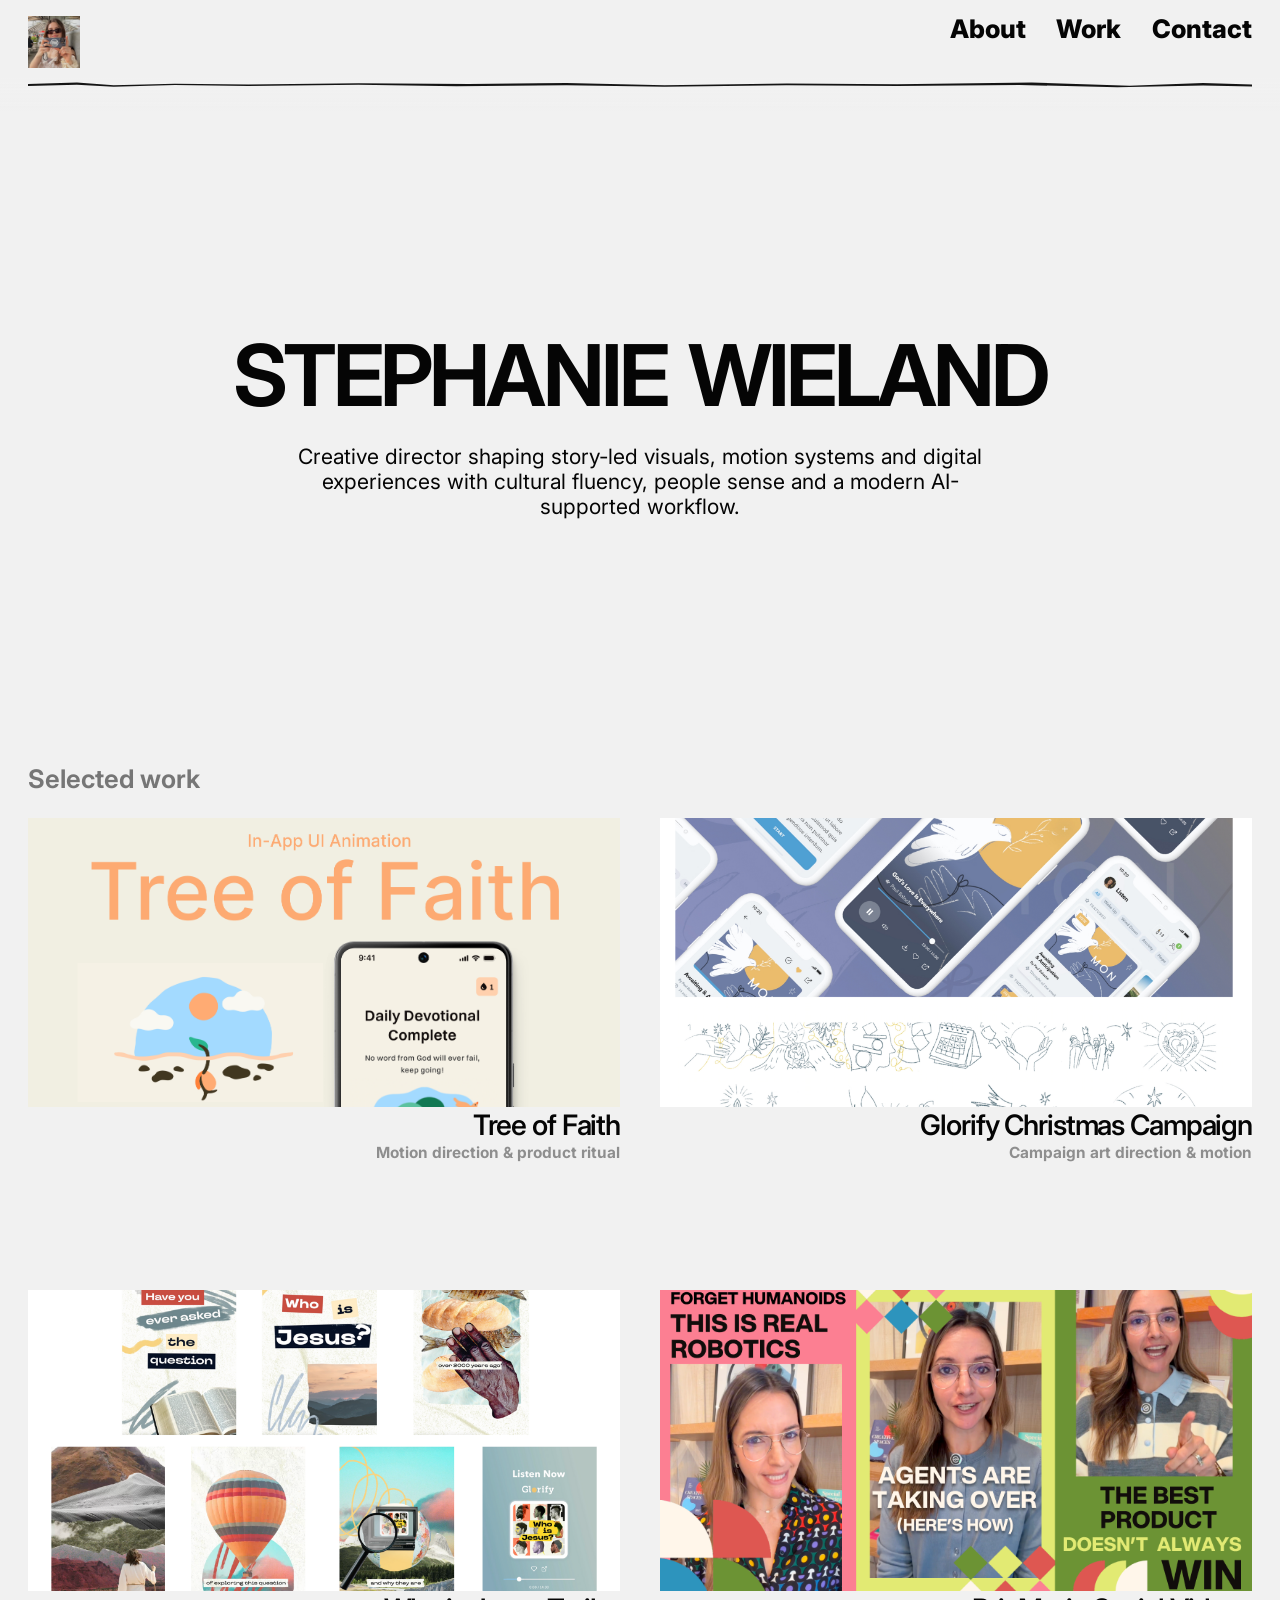
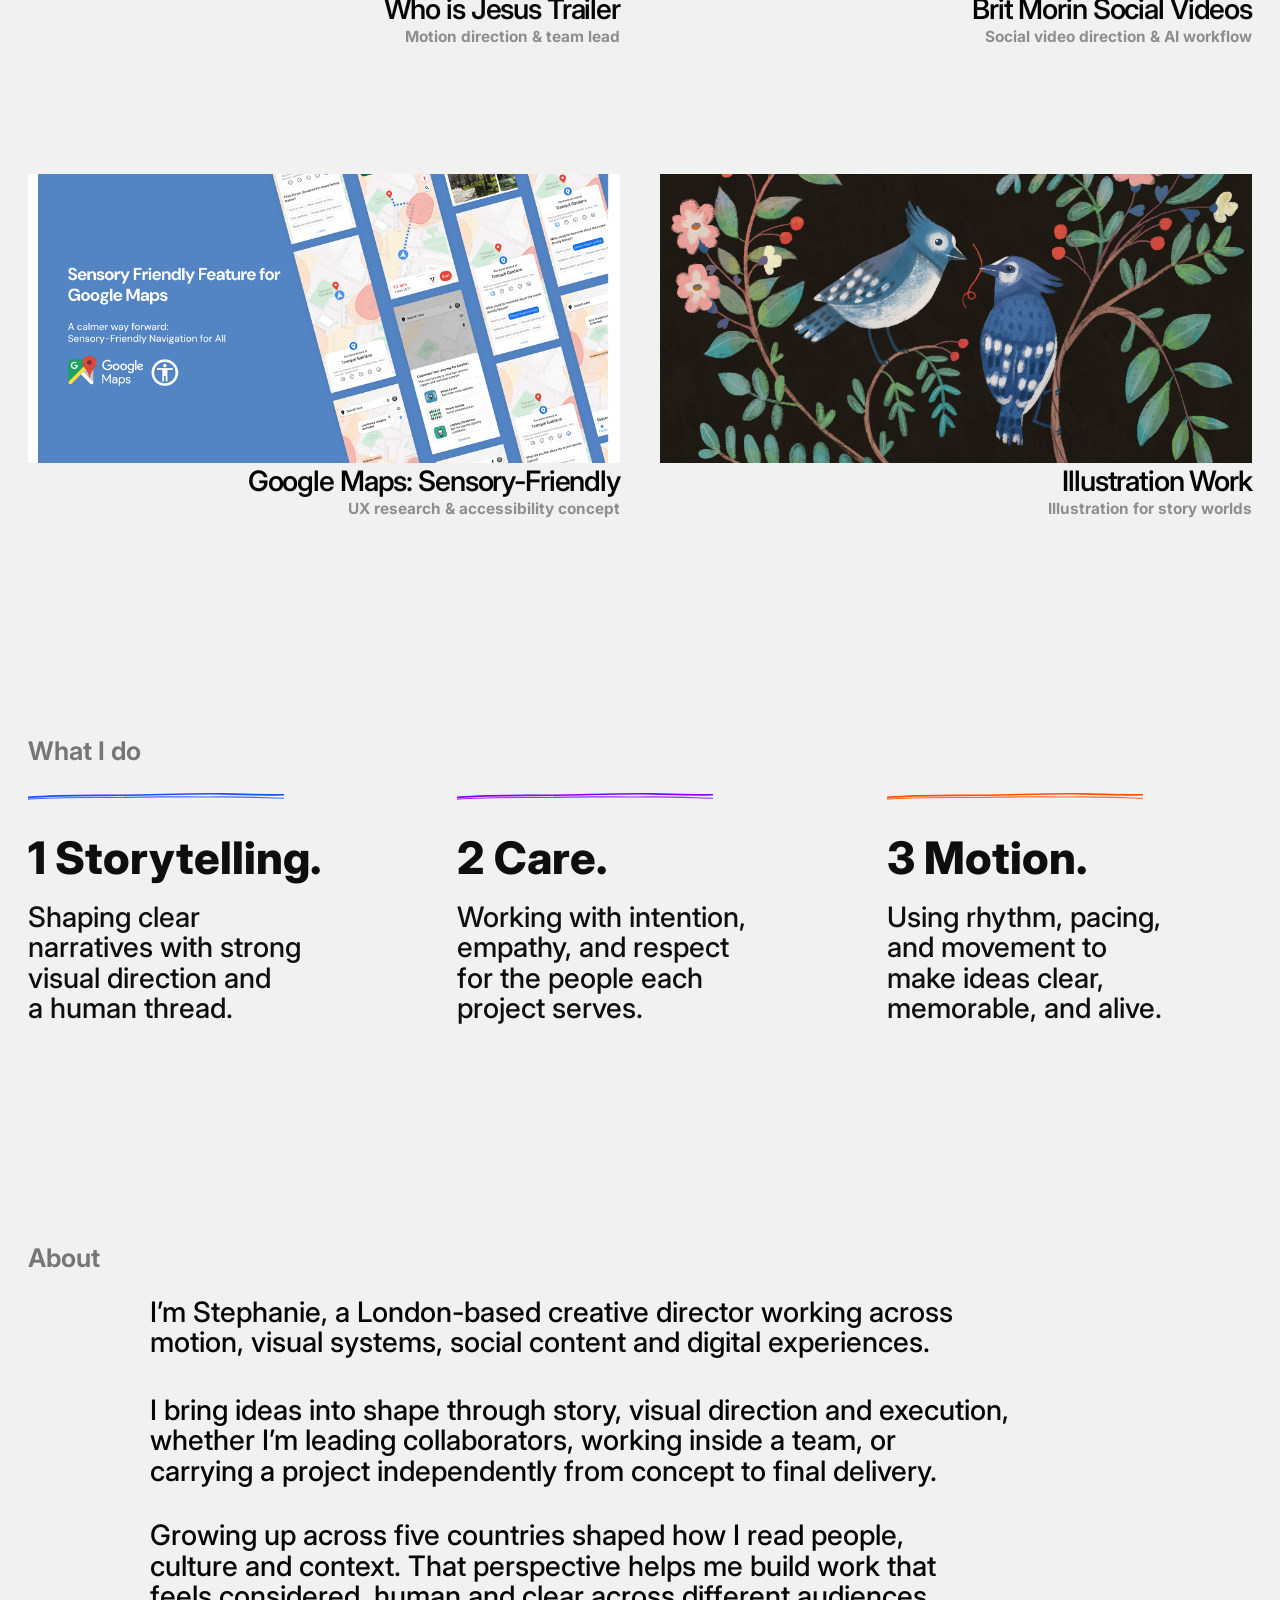
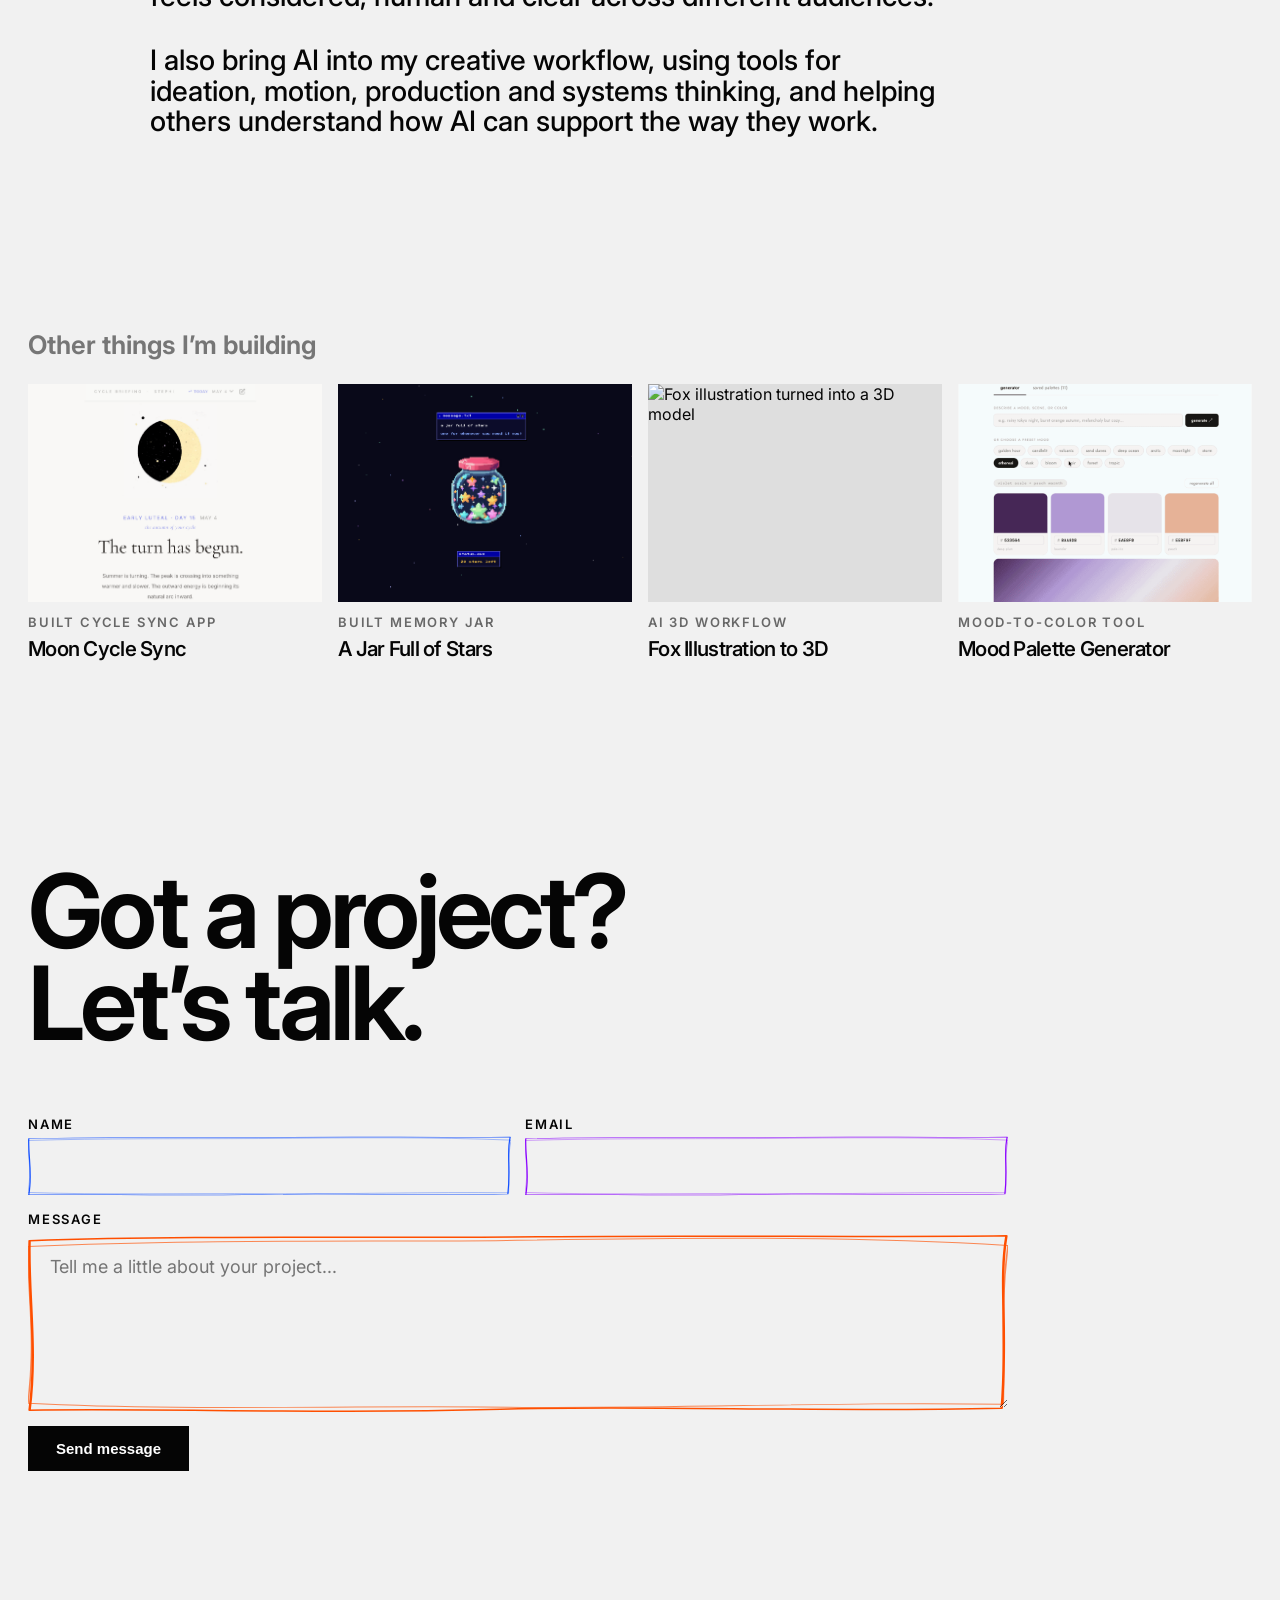
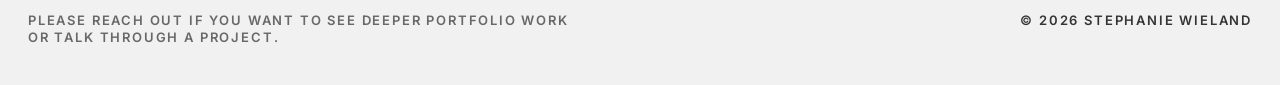
==== commit de98e3e8: "Update portfolio redesign and project copy" ====
--- a/index.html
+++ b/index.html
@@ -3,8 +3,8 @@
 <head>
 <meta charset="UTF-8">
 <meta name="viewport" content="width=device-width, initial-scale=1.0">
-<title>Stephanie Wieland, Creative Director &amp; Designer</title>
-<meta name="description" content="Creative director, motion designer and illustrator based in London.">
+<title>Stephanie Wieland, Creative Director</title>
+<meta name="description" content="London-based creative director shaping story-led visuals, motion systems, social content, and AI-supported creative workflows.">
 <link rel="preconnect" href="https://fonts.googleapis.com">
 <link rel="preconnect" href="https://fonts.gstatic.com" crossorigin>
 <link href="https://fonts.googleapis.com/css2?family=Inter:wght@400;500;700;900&family=Cormorant+Garamond:ital,wght@1,500;1,600;1,700&family=JetBrains+Mono:wght@500;700;800&display=swap" rel="stylesheet">
@@ -92,6 +92,49 @@
   overflow-x: hidden;
 }
 
+@media (hover: hover) and (pointer: fine) {
+  body.has-custom-cursor,
+  body.has-custom-cursor a,
+  body.has-custom-cursor button,
+  body.has-custom-cursor input,
+  body.has-custom-cursor textarea,
+  body.has-custom-cursor .proj-card,
+  body.has-custom-cursor .elsewhere-tile {
+    cursor: none;
+  }
+
+  .site-cursor {
+    position: fixed;
+    top: 0;
+    left: 0;
+    width: 18px;
+    height: 18px;
+    border: 1px solid var(--ink);
+    background: var(--ink);
+    border-radius: 50%;
+    pointer-events: none;
+    z-index: 10000;
+    opacity: 0;
+    transform: translate(-50%, -50%);
+    transition: width 0.16s ease, height 0.16s ease, border-color 0.16s ease, background 0.16s ease, opacity 0.16s ease, transform 0.08s ease;
+  }
+
+  .site-cursor.is-visible { opacity: 1; }
+
+  .site-cursor.is-hovering {
+    width: 28px;
+    height: 28px;
+    border-color: #ff4f00;
+    background: #ff4f00;
+  }
+
+  .site-cursor.is-pressing {
+    width: 22px;
+    height: 22px;
+    background: #ff4f00;
+  }
+}
+
 nav {
   display: flex;
   justify-content: space-between;
@@ -516,9 +559,9 @@
   mask-repeat: no-repeat;
 }
 
-.cap-item:nth-child(1) { --cap-line: #3155ff; }
-.cap-item:nth-child(2) { --cap-line: #c81717; }
-.cap-item:nth-child(3) { --cap-line: #ff5a1f; }
+.cap-item:nth-child(1) { --cap-line: #1551ff; }
+.cap-item:nth-child(2) { --cap-line: #8a00ff; }
+.cap-item:nth-child(3) { --cap-line: #ff4f00; }
 
 .cap-item-title {
   font-size: clamp(26px, 3.1vw, 40px);
@@ -942,9 +985,22 @@
   -webkit-backdrop-filter: blur(10px);
 }
 
+.topbar::after {
+  content: "";
+  position: absolute;
+  left: 0;
+  right: 0;
+  top: 100%;
+  height: 34px;
+  pointer-events: none;
+  background: linear-gradient(to bottom, rgba(241, 241, 241, 0.82), rgba(241, 241, 241, 0));
+  backdrop-filter: blur(10px);
+  -webkit-backdrop-filter: blur(10px);
+}
+
 .nav-photo {
-  width: 98px;
-  height: 42px;
+  width: 52px;
+  height: 52px;
   display: block;
   overflow: hidden;
   background: #ddd;
@@ -977,7 +1033,7 @@
 .scribble-rule {
   position: sticky;
   top: 68px;
-  z-index: 99;
+  z-index: 101;
   height: 13px;
   margin: 0 28px;
   background: #151515;
@@ -998,7 +1054,7 @@
   inset: 0;
   z-index: 6;
   pointer-events: none;
-  background: rgba(241, 241, 241, 0.18);
+  background: rgba(241, 241, 241, 0.08);
 }
 
 .hero-galaxy-canvas {
@@ -1068,9 +1124,9 @@
   display: none;
 }
 
-.pillar-blue { --underline-color: #3155ff; --underline-tilt: -.7deg; }
-.pillar-red { --underline-color: #c81717; --underline-tilt: .55deg; }
-.pillar-orange { --underline-color: #ff5a1f; --underline-tilt: -.45deg; }
+.pillar-blue { --underline-color: #1551ff; --underline-tilt: -.7deg; }
+.pillar-red { --underline-color: #8a00ff; --underline-tilt: .55deg; }
+.pillar-orange { --underline-color: #ff4f00; --underline-tilt: -.45deg; }
 
 .hero-redesign-copy {
   max-width: 720px;
@@ -1328,18 +1384,18 @@
 }
 
 .contact-field {
-  --frame-color: #3155ff;
+  --frame-color: #1551ff;
   position: relative;
   display: block;
   width: 100%;
 }
 
 .contact-grid .contact-field:nth-child(2) {
-  --frame-color: #c81717;
+  --frame-color: #8a00ff;
 }
 
 .contact-form > .contact-field {
-  --frame-color: #ff5a1f;
+  --frame-color: #ff4f00;
 }
 
 .contact-field::before,
@@ -1356,15 +1412,15 @@
 }
 
 .contact-field::before {
-  background-image: url("data:image/svg+xml,%3Csvg viewBox='0 0 620 190' preserveAspectRatio='none' xmlns='http://www.w3.org/2000/svg'%3E%3Cpath d='M8 26 C116 13 230 22 326 18 C428 14 526 20 612 16 C605 58 616 99 609 171 C495 176 388 164 299 171 C184 180 94 169 9 173 C15 121 5 73 8 26' fill='none' stroke='%233155ff' stroke-width='5' stroke-linecap='round' stroke-linejoin='round'/%3E%3Cpath d='M3 32 C97 20 190 25 296 22 C414 18 520 15 617 28 C609 78 616 116 612 165 C516 160 404 171 304 169 C201 167 97 176 4 164 C11 108 0 72 3 32' fill='none' stroke='%233155ff' stroke-width='3.5' stroke-linecap='round' stroke-linejoin='round' opacity='.65'/%3E%3C/svg%3E");
+  background-image: url("data:image/svg+xml,%3Csvg viewBox='0 0 620 190' preserveAspectRatio='none' xmlns='http://www.w3.org/2000/svg'%3E%3Cpath d='M8 26 C116 13 230 22 326 18 C428 14 526 20 612 16 C605 58 616 99 609 171 C495 176 388 164 299 171 C184 180 94 169 9 173 C15 121 5 73 8 26' fill='none' stroke='%231551ff' stroke-width='5' stroke-linecap='round' stroke-linejoin='round'/%3E%3Cpath d='M3 32 C97 20 190 25 296 22 C414 18 520 15 617 28 C609 78 616 116 612 165 C516 160 404 171 304 169 C201 167 97 176 4 164 C11 108 0 72 3 32' fill='none' stroke='%231551ff' stroke-width='3.5' stroke-linecap='round' stroke-linejoin='round' opacity='.65'/%3E%3C/svg%3E");
 }
 
 .contact-grid .contact-field:nth-child(2)::before {
-  background-image: url("data:image/svg+xml,%3Csvg viewBox='0 0 620 190' preserveAspectRatio='none' xmlns='http://www.w3.org/2000/svg'%3E%3Cpath d='M8 26 C116 13 230 22 326 18 C428 14 526 20 612 16 C605 58 616 99 609 171 C495 176 388 164 299 171 C184 180 94 169 9 173 C15 121 5 73 8 26' fill='none' stroke='%23c81717' stroke-width='5' stroke-linecap='round' stroke-linejoin='round'/%3E%3Cpath d='M3 32 C97 20 190 25 296 22 C414 18 520 15 617 28 C609 78 616 116 612 165 C516 160 404 171 304 169 C201 167 97 176 4 164 C11 108 0 72 3 32' fill='none' stroke='%23c81717' stroke-width='3.5' stroke-linecap='round' stroke-linejoin='round' opacity='.65'/%3E%3C/svg%3E");
+  background-image: url("data:image/svg+xml,%3Csvg viewBox='0 0 620 190' preserveAspectRatio='none' xmlns='http://www.w3.org/2000/svg'%3E%3Cpath d='M8 26 C116 13 230 22 326 18 C428 14 526 20 612 16 C605 58 616 99 609 171 C495 176 388 164 299 171 C184 180 94 169 9 173 C15 121 5 73 8 26' fill='none' stroke='%238a00ff' stroke-width='5' stroke-linecap='round' stroke-linejoin='round'/%3E%3Cpath d='M3 32 C97 20 190 25 296 22 C414 18 520 15 617 28 C609 78 616 116 612 165 C516 160 404 171 304 169 C201 167 97 176 4 164 C11 108 0 72 3 32' fill='none' stroke='%238a00ff' stroke-width='3.5' stroke-linecap='round' stroke-linejoin='round' opacity='.65'/%3E%3C/svg%3E");
 }
 
 .contact-form > .contact-field::before {
-  background-image: url("data:image/svg+xml,%3Csvg viewBox='0 0 620 190' preserveAspectRatio='none' xmlns='http://www.w3.org/2000/svg'%3E%3Cpath d='M8 26 C116 13 230 22 326 18 C428 14 526 20 612 16 C605 58 616 99 609 171 C495 176 388 164 299 171 C184 180 94 169 9 173 C15 121 5 73 8 26' fill='none' stroke='%23ff5a1f' stroke-width='5' stroke-linecap='round' stroke-linejoin='round'/%3E%3Cpath d='M3 32 C97 20 190 25 296 22 C414 18 520 15 617 28 C609 78 616 116 612 165 C516 160 404 171 304 169 C201 167 97 176 4 164 C11 108 0 72 3 32' fill='none' stroke='%23ff5a1f' stroke-width='3.5' stroke-linecap='round' stroke-linejoin='round' opacity='.65'/%3E%3C/svg%3E");
+  background-image: url("data:image/svg+xml,%3Csvg viewBox='0 0 620 190' preserveAspectRatio='none' xmlns='http://www.w3.org/2000/svg'%3E%3Cpath d='M8 26 C116 13 230 22 326 18 C428 14 526 20 612 16 C605 58 616 99 609 171 C495 176 388 164 299 171 C184 180 94 169 9 173 C15 121 5 73 8 26' fill='none' stroke='%23ff4f00' stroke-width='5' stroke-linecap='round' stroke-linejoin='round'/%3E%3Cpath d='M3 32 C97 20 190 25 296 22 C414 18 520 15 617 28 C609 78 616 116 612 165 C516 160 404 171 304 169 C201 167 97 176 4 164 C11 108 0 72 3 32' fill='none' stroke='%23ff4f00' stroke-width='3.5' stroke-linecap='round' stroke-linejoin='round' opacity='.65'/%3E%3C/svg%3E");
 }
 
 .contact-field::after {
@@ -1399,15 +1455,15 @@
   right: -3px;
   top: 22px;
   bottom: -4px;
-  background-image: url("data:image/svg+xml,%3Csvg viewBox='0 0 620 190' preserveAspectRatio='none' xmlns='http://www.w3.org/2000/svg'%3E%3Cpath d='M6 28 C116 18 228 24 326 20 C428 17 526 21 614 18 C609 60 615 100 610 166 C496 171 388 163 300 169 C184 176 94 168 7 170 C12 120 4 74 6 28' fill='none' stroke='%233155ff' stroke-width='2.6' stroke-linecap='round' stroke-linejoin='round'/%3E%3Cpath d='M2 33 C98 23 190 27 296 24 C414 21 520 18 618 29 C612 78 614 114 612 162 C516 158 404 168 304 166 C201 164 96 172 3 162 C9 108 0 73 2 33' fill='none' stroke='%233155ff' stroke-width='1.8' stroke-linecap='round' stroke-linejoin='round' opacity='.72'/%3E%3C/svg%3E");
+  background-image: url("data:image/svg+xml,%3Csvg viewBox='0 0 620 190' preserveAspectRatio='none' xmlns='http://www.w3.org/2000/svg'%3E%3Cpath d='M6 28 C116 18 228 24 326 20 C428 17 526 21 614 18 C609 60 615 100 610 166 C496 171 388 163 300 169 C184 176 94 168 7 170 C12 120 4 74 6 28' fill='none' stroke='%231551ff' stroke-width='2.6' stroke-linecap='round' stroke-linejoin='round'/%3E%3Cpath d='M2 33 C98 23 190 27 296 24 C414 21 520 18 618 29 C612 78 614 114 612 162 C516 158 404 168 304 166 C201 164 96 172 3 162 C9 108 0 73 2 33' fill='none' stroke='%231551ff' stroke-width='1.8' stroke-linecap='round' stroke-linejoin='round' opacity='.72'/%3E%3C/svg%3E");
 }
 
 .contact-grid .contact-field:nth-child(2)::before {
-  background-image: url("data:image/svg+xml,%3Csvg viewBox='0 0 620 190' preserveAspectRatio='none' xmlns='http://www.w3.org/2000/svg'%3E%3Cpath d='M6 28 C116 18 228 24 326 20 C428 17 526 21 614 18 C609 60 615 100 610 166 C496 171 388 163 300 169 C184 176 94 168 7 170 C12 120 4 74 6 28' fill='none' stroke='%23c81717' stroke-width='2.6' stroke-linecap='round' stroke-linejoin='round'/%3E%3Cpath d='M2 33 C98 23 190 27 296 24 C414 21 520 18 618 29 C612 78 614 114 612 162 C516 158 404 168 304 166 C201 164 96 172 3 162 C9 108 0 73 2 33' fill='none' stroke='%23c81717' stroke-width='1.8' stroke-linecap='round' stroke-linejoin='round' opacity='.72'/%3E%3C/svg%3E");
+  background-image: url("data:image/svg+xml,%3Csvg viewBox='0 0 620 190' preserveAspectRatio='none' xmlns='http://www.w3.org/2000/svg'%3E%3Cpath d='M6 28 C116 18 228 24 326 20 C428 17 526 21 614 18 C609 60 615 100 610 166 C496 171 388 163 300 169 C184 176 94 168 7 170 C12 120 4 74 6 28' fill='none' stroke='%238a00ff' stroke-width='2.6' stroke-linecap='round' stroke-linejoin='round'/%3E%3Cpath d='M2 33 C98 23 190 27 296 24 C414 21 520 18 618 29 C612 78 614 114 612 162 C516 158 404 168 304 166 C201 164 96 172 3 162 C9 108 0 73 2 33' fill='none' stroke='%238a00ff' stroke-width='1.8' stroke-linecap='round' stroke-linejoin='round' opacity='.72'/%3E%3C/svg%3E");
 }
 
 .contact-form > .contact-field::before {
-  background-image: url("data:image/svg+xml,%3Csvg viewBox='0 0 620 190' preserveAspectRatio='none' xmlns='http://www.w3.org/2000/svg'%3E%3Cpath d='M6 28 C116 18 228 24 326 20 C428 17 526 21 614 18 C609 60 615 100 610 166 C496 171 388 163 300 169 C184 176 94 168 7 170 C12 120 4 74 6 28' fill='none' stroke='%23ff5a1f' stroke-width='2.6' stroke-linecap='round' stroke-linejoin='round'/%3E%3Cpath d='M2 33 C98 23 190 27 296 24 C414 21 520 18 618 29 C612 78 614 114 612 162 C516 158 404 168 304 166 C201 164 96 172 3 162 C9 108 0 73 2 33' fill='none' stroke='%23ff5a1f' stroke-width='1.8' stroke-linecap='round' stroke-linejoin='round' opacity='.72'/%3E%3C/svg%3E");
+  background-image: url("data:image/svg+xml,%3Csvg viewBox='0 0 620 190' preserveAspectRatio='none' xmlns='http://www.w3.org/2000/svg'%3E%3Cpath d='M6 28 C116 18 228 24 326 20 C428 17 526 21 614 18 C609 60 615 100 610 166 C496 171 388 163 300 169 C184 176 94 168 7 170 C12 120 4 74 6 28' fill='none' stroke='%23ff4f00' stroke-width='2.6' stroke-linecap='round' stroke-linejoin='round'/%3E%3Cpath d='M2 33 C98 23 190 27 296 24 C414 21 520 18 618 29 C612 78 614 114 612 162 C516 158 404 168 304 166 C201 164 96 172 3 162 C9 108 0 73 2 33' fill='none' stroke='%23ff4f00' stroke-width='1.8' stroke-linecap='round' stroke-linejoin='round' opacity='.72'/%3E%3C/svg%3E");
 }
 
 .contact-label {
@@ -1421,8 +1477,13 @@
   align-self: start;
   justify-self: start;
   margin: 0 0 12px;
-  -webkit-mask-image: url("data:image/svg+xml,%3Csvg viewBox='0 0 600 30' preserveAspectRatio='none' xmlns='http://www.w3.org/2000/svg'%3E%3Cpath d='M1 17 C82 11 151 13 226 12 C311 11 381 8 456 9 C513 10 558 12 599 11' fill='none' stroke='black' stroke-width='1.55' stroke-linecap='round'/%3E%3Cpath d='M0 21 C76 16 150 18 225 17 C307 14 371 17 452 16 C513 16 556 18 600 19' fill='none' stroke='black' stroke-width='1' stroke-linecap='round' opacity='.82'/%3E%3C/svg%3E");
-  mask-image: url("data:image/svg+xml,%3Csvg viewBox='0 0 600 30' preserveAspectRatio='none' xmlns='http://www.w3.org/2000/svg'%3E%3Cpath d='M1 17 C82 11 151 13 226 12 C311 11 381 8 456 9 C513 10 558 12 599 11' fill='none' stroke='black' stroke-width='1.55' stroke-linecap='round'/%3E%3Cpath d='M0 21 C76 16 150 18 225 17 C307 14 371 17 452 16 C513 16 556 18 600 19' fill='none' stroke='black' stroke-width='1' stroke-linecap='round' opacity='.82'/%3E%3C/svg%3E");
+  -webkit-mask-image: url("data:image/svg+xml,%3Csvg viewBox='0 0 600 30' preserveAspectRatio='none' xmlns='http://www.w3.org/2000/svg'%3E%3Cpath d='M1 17 C82 11 151 13 226 12 C311 11 381 8 456 9 C513 10 558 12 599 11' fill='none' stroke='black' stroke-width='3.6' stroke-linecap='round'/%3E%3Cpath d='M0 21 C76 16 150 18 225 17 C307 14 371 17 452 16 C513 16 556 18 600 19' fill='none' stroke='black' stroke-width='2.7' stroke-linecap='round' opacity='.82'/%3E%3C/svg%3E");
+  mask-image: url("data:image/svg+xml,%3Csvg viewBox='0 0 600 30' preserveAspectRatio='none' xmlns='http://www.w3.org/2000/svg'%3E%3Cpath d='M1 17 C82 11 151 13 226 12 C311 11 381 8 456 9 C513 10 558 12 599 11' fill='none' stroke='black' stroke-width='3.6' stroke-linecap='round'/%3E%3Cpath d='M0 21 C76 16 150 18 225 17 C307 14 371 17 452 16 C513 16 556 18 600 19' fill='none' stroke='black' stroke-width='2.7' stroke-linecap='round' opacity='.82'/%3E%3C/svg%3E");
+  transition: background-color .18s ease, background .18s ease;
+}
+
+.principle-item:hover::before {
+  background: #ffcc00;
 }
 
 .contact-field::before,
@@ -1435,22 +1496,40 @@
 }
 
 .contact-field::before {
-  background-image: url("data:image/svg+xml,%3Csvg viewBox='0 0 620 190' preserveAspectRatio='none' xmlns='http://www.w3.org/2000/svg'%3E%3Cpath d='M1 11 C112 5 226 9 326 7 C429 5 528 8 619 6 C614 54 620 101 616 184 C501 188 389 181 299 185 C184 190 92 184 1 186 C6 122 0 66 1 11' fill='none' stroke='%233155ff' stroke-width='1.35' stroke-linecap='round' stroke-linejoin='round'/%3E%3Cpath d='M0 17 C98 10 190 12 296 11 C413 8 521 6 620 16 C615 76 618 121 617 180 C516 177 405 185 304 183 C200 181 95 187 0 179 C5 110 0 73 0 17' fill='none' stroke='%233155ff' stroke-width='.8' stroke-linecap='round' stroke-linejoin='round' opacity='.66'/%3E%3C/svg%3E");
+  background-image: url("data:image/svg+xml,%3Csvg viewBox='0 0 620 190' preserveAspectRatio='none' xmlns='http://www.w3.org/2000/svg'%3E%3Cpath d='M1 11 C112 5 226 9 326 7 C429 5 528 8 619 6 C614 54 620 101 616 184 C501 188 389 181 299 185 C184 190 92 184 1 186 C6 122 0 66 1 11' fill='none' stroke='%231551ff' stroke-width='1.55' stroke-linecap='round' stroke-linejoin='round'/%3E%3Cpath d='M0 17 C98 10 190 12 296 11 C413 8 521 6 620 16 C615 76 618 121 617 180 C516 177 405 185 304 183 C200 181 95 187 0 179 C5 110 0 73 0 17' fill='none' stroke='%231551ff' stroke-width='1' stroke-linecap='round' stroke-linejoin='round' opacity='.66'/%3E%3C/svg%3E");
 }
 
 .contact-grid .contact-field:nth-child(2)::before {
-  background-image: url("data:image/svg+xml,%3Csvg viewBox='0 0 620 190' preserveAspectRatio='none' xmlns='http://www.w3.org/2000/svg'%3E%3Cpath d='M1 11 C112 5 226 9 326 7 C429 5 528 8 619 6 C614 54 620 101 616 184 C501 188 389 181 299 185 C184 190 92 184 1 186 C6 122 0 66 1 11' fill='none' stroke='%23c81717' stroke-width='1.35' stroke-linecap='round' stroke-linejoin='round'/%3E%3Cpath d='M0 17 C98 10 190 12 296 11 C413 8 521 6 620 16 C615 76 618 121 617 180 C516 177 405 185 304 183 C200 181 95 187 0 179 C5 110 0 73 0 17' fill='none' stroke='%23c81717' stroke-width='.8' stroke-linecap='round' stroke-linejoin='round' opacity='.66'/%3E%3C/svg%3E");
+  background-image: url("data:image/svg+xml,%3Csvg viewBox='0 0 620 190' preserveAspectRatio='none' xmlns='http://www.w3.org/2000/svg'%3E%3Cpath d='M1 11 C112 5 226 9 326 7 C429 5 528 8 619 6 C614 54 620 101 616 184 C501 188 389 181 299 185 C184 190 92 184 1 186 C6 122 0 66 1 11' fill='none' stroke='%238a00ff' stroke-width='1.55' stroke-linecap='round' stroke-linejoin='round'/%3E%3Cpath d='M0 17 C98 10 190 12 296 11 C413 8 521 6 620 16 C615 76 618 121 617 180 C516 177 405 185 304 183 C200 181 95 187 0 179 C5 110 0 73 0 17' fill='none' stroke='%238a00ff' stroke-width='1' stroke-linecap='round' stroke-linejoin='round' opacity='.66'/%3E%3C/svg%3E");
 }
 
 .contact-form > .contact-field::before {
   top: 22px;
-  background-image: url("data:image/svg+xml,%3Csvg viewBox='0 0 620 190' preserveAspectRatio='none' xmlns='http://www.w3.org/2000/svg'%3E%3Cpath d='M1 11 C112 5 226 9 326 7 C429 5 528 8 619 6 C614 54 620 101 616 184 C501 188 389 181 299 185 C184 190 92 184 1 186 C6 122 0 66 1 11' fill='none' stroke='%23ff5a1f' stroke-width='1.35' stroke-linecap='round' stroke-linejoin='round'/%3E%3Cpath d='M0 17 C98 10 190 12 296 11 C413 8 521 6 620 16 C615 76 618 121 617 180 C516 177 405 185 304 183 C200 181 95 187 0 179 C5 110 0 73 0 17' fill='none' stroke='%23ff5a1f' stroke-width='.8' stroke-linecap='round' stroke-linejoin='round' opacity='.66'/%3E%3C/svg%3E");
+  background-image: url("data:image/svg+xml,%3Csvg viewBox='0 0 620 190' preserveAspectRatio='none' xmlns='http://www.w3.org/2000/svg'%3E%3Cpath d='M1 11 C112 5 226 9 326 7 C429 5 528 8 619 6 C614 54 620 101 616 184 C501 188 389 181 299 185 C184 190 92 184 1 186 C6 122 0 66 1 11' fill='none' stroke='%23ff4f00' stroke-width='1.55' stroke-linecap='round' stroke-linejoin='round'/%3E%3Cpath d='M0 17 C98 10 190 12 296 11 C413 8 521 6 620 16 C615 76 618 121 617 180 C516 177 405 185 304 183 C200 181 95 187 0 179 C5 110 0 73 0 17' fill='none' stroke='%23ff4f00' stroke-width='1' stroke-linecap='round' stroke-linejoin='round' opacity='.66'/%3E%3C/svg%3E");
+}
+
+.contact-field:hover::before,
+.contact-field:focus-within::before,
+.contact-grid .contact-field:nth-child(2):hover::before,
+.contact-grid .contact-field:nth-child(2):focus-within::before,
+.contact-form > .contact-field:hover::before,
+.contact-form > .contact-field:focus-within::before {
+  background-image: url("data:image/svg+xml,%3Csvg viewBox='0 0 620 190' preserveAspectRatio='none' xmlns='http://www.w3.org/2000/svg'%3E%3Cpath d='M1 11 C112 5 226 9 326 7 C429 5 528 8 619 6 C614 54 620 101 616 184 C501 188 389 181 299 185 C184 190 92 184 1 186 C6 122 0 66 1 11' fill='none' stroke='%23ffcc00' stroke-width='1.55' stroke-linecap='round' stroke-linejoin='round'/%3E%3Cpath d='M0 17 C98 10 190 12 296 11 C413 8 521 6 620 16 C615 76 618 121 617 180 C516 177 405 185 304 183 C200 181 95 187 0 179 C5 110 0 73 0 17' fill='none' stroke='%23ffcc00' stroke-width='1' stroke-linecap='round' stroke-linejoin='round' opacity='.78'/%3E%3C/svg%3E");
 }
 
 .contact-submit {
   border-radius: 0;
   background: #050505;
   color: #fff;
+  transition: background .16s ease, color .16s ease, opacity .16s ease;
+}
+
+.contact-submit:hover,
+.contact-submit:focus-visible,
+.contact-submit:active {
+  background: #ff4f00;
+  color: #050505;
+  opacity: 1;
 }
 
 footer {
@@ -1499,7 +1578,7 @@
 
 @media (max-width: 640px) {
   .topbar { padding: 14px 20px 8px; align-items: center; }
-  .nav-photo { width: 76px; height: 34px; }
+  .nav-photo { width: 42px; height: 42px; }
   .nav-right { gap: 16px; }
   .nav-right a { display: inline-block !important; font-size: 18px; }
   .scribble-rule { margin: 0 20px; top: 56px; }
@@ -1527,7 +1606,7 @@
 
 /* Obsidian Galaxy hero integration */
 .hero {
-  background: #fffdf8;
+  background: #f1f1f1;
 }
 
 .hero-layer,
@@ -1542,9 +1621,9 @@
   width: 100%;
   height: 100%;
   display: block;
-  opacity: .88;
+  opacity: 1;
   mix-blend-mode: multiply;
-  filter: saturate(1.45) contrast(1.2);
+  filter: saturate(1.85) contrast(1.42);
   pointer-events: none;
 }
 
@@ -1577,7 +1656,7 @@
   </div>
   <div class="hero-content hero-redesign-content">
     <h1 class="brand-hero-title">Stephanie Wieland</h1>
-    <p class="hero-copy hero-redesign-copy">Creative director, motion designer and illustrator shaping visual worlds, social stories, and digital experiences with feeling.</p>
+    <p class="hero-copy hero-redesign-copy">Creative director shaping story-led visuals, motion systems and digital experiences with cultural fluency, people sense and a modern AI-supported workflow.</p>
   </div>
 </section>
 
@@ -1585,57 +1664,51 @@
   <h2 id="work-title" class="section-kicker">Selected work</h2>
   <div class="work-grid-redesign">
     <a href="tree-of-faith.html" class="proj-card work-tile tile-1">
-      <span class="work-number">#1</span>
       <div class="proj-thumb work-image work-image-top">
         <img src="assets/1fa33169-bd80-4746-b497-8305d34fecd0_rw_1920.png" alt="Tree of Faith" loading="lazy">
       </div>
       <h3 class="proj-title work-caption">Tree of Faith</h3>
-      <p class="proj-cat work-type">UI animation for Glorify</p>
+      <p class="proj-cat work-type">Motion direction &amp; product ritual</p>
     </a>
 
     <a href="glorify-christmas.html" class="proj-card work-tile tile-2">
-      <span class="work-number">#2</span>
       <div class="proj-thumb work-image">
         <img src="assets/c51d10ae-dd5a-4fab-966e-60d135df935c_rw_1920.png" alt="Glorify Christmas Campaign" loading="lazy">
       </div>
       <h3 class="proj-title work-caption">Glorify Christmas Campaign</h3>
-      <p class="proj-cat work-type">Campaign, illustration &amp; motion</p>
+      <p class="proj-cat work-type">Campaign art direction &amp; motion</p>
     </a>
 
     <a href="glorify-trailer.html" class="proj-card work-tile tile-3">
-      <span class="work-number">#3</span>
       <div class="proj-thumb work-image">
         <img src="assets/1f2ba66b-9a2a-4deb-b03c-9f206779a7e7_rw_1920-1.png" alt="Who is Jesus Trailer" loading="lazy">
       </div>
       <h3 class="proj-title work-caption">Who is Jesus Trailer</h3>
-      <p class="proj-cat work-type">Motion graphics &amp; moving image</p>
+      <p class="proj-cat work-type">Motion direction &amp; team lead</p>
     </a>
 
     <a href="brit-morin-socials.html" class="proj-card work-tile tile-4">
-      <span class="work-number">#4</span>
       <div class="proj-thumb work-image">
         <img src="assets/brit-morin-socials-cover.png?v=brit-cover-2" alt="Brit Morin Social Videos" loading="lazy">
       </div>
       <h3 class="proj-title work-caption">Brit Morin Social Videos</h3>
-      <p class="proj-cat work-type">Video editing &amp; social direction</p>
+      <p class="proj-cat work-type">Social video direction &amp; AI workflow</p>
     </a>
 
     <a href="google-maps.html" class="proj-card work-tile tile-5">
-      <span class="work-number">#5</span>
       <div class="proj-thumb work-image">
         <img src="assets/google-maps-cover.png" alt="Google Maps Sensory Feature" loading="lazy">
       </div>
       <h3 class="proj-title work-caption">Google Maps: Sensory-Friendly</h3>
-      <p class="proj-cat work-type">UI/UX accessibility concept</p>
+      <p class="proj-cat work-type">UX research &amp; accessibility concept</p>
     </a>
 
     <a href="illustration.html" class="proj-card work-tile tile-6">
-      <span class="work-number">#6</span>
       <div class="proj-thumb work-image">
         <img src="assets/df07d84b-2c75-4f5b-b77d-1f64beb88725_rw_1920.jpg" alt="Illustration Work" loading="lazy">
       </div>
       <h3 class="proj-title work-caption">Illustration Work</h3>
-      <p class="proj-cat work-type">Editorial, brand &amp; publishing</p>
+      <p class="proj-cat work-type">Illustration for story worlds</p>
     </a>
   </div>
 </section>
@@ -1661,10 +1734,11 @@
 <section id="about" class="about about-redesign">
   <h2 class="section-kicker">About</h2>
   <div class="about-redesign-grid">
-    <p class="about-lede">I’m Stephanie, a London-based creative director, motion designer and illustrator. I build visual systems, campaign worlds and motion-led stories for brands, apps and digital products.</p>
+    <p class="about-lede">I’m Stephanie, a London-based creative director working across motion, visual systems, social content and digital experiences.</p>
     <div class="about-body">
-      <p>Growing up across five countries shaped how I work: I notice tone, context and what helps people connect. That shows up in the care behind the visuals, the pacing, and the story.</p>
-      <p>Alongside client work, I’m building my own tools and experiments where creativity, AI and interaction meet.</p>
+      <p>I bring ideas into shape through story, visual direction and execution, whether I’m leading collaborators, working inside a team, or carrying a project independently from concept to final delivery.</p>
+      <p>Growing up across five countries shaped how I read people, culture and context. That perspective helps me build work that feels considered, human and clear across different audiences.</p>
+      <p>I also bring AI into my creative workflow, using tools for ideation, motion, production and systems thinking, and helping others understand how AI can support the way they work.</p>
     </div>
   </div>
 </section>
@@ -1676,7 +1750,7 @@
       <div class="elsewhere-image">
         <img src="assets/cycle_synch_v3.png" alt="Moon Cycle Sync app preview" loading="lazy">
       </div>
-      <span class="elsewhere-label">Built</span>
+      <span class="elsewhere-label">Built cycle sync app</span>
       <h3 class="elsewhere-title">Moon Cycle Sync</h3>
     </a>
 
@@ -1684,7 +1758,7 @@
       <div class="elsewhere-image">
         <img src="assets/jar_of_stars_v2.png" alt="A Jar Full of Stars preview" loading="lazy">
       </div>
-      <span class="elsewhere-label">Built</span>
+      <span class="elsewhere-label">Built memory jar</span>
       <h3 class="elsewhere-title">A Jar Full of Stars</h3>
     </a>
 
@@ -1692,7 +1766,7 @@
       <div class="elsewhere-image">
         <img src="assets/linkedin-fox-cover.gif" alt="Fox illustration turned into a 3D model" loading="lazy">
       </div>
-      <span class="elsewhere-label">Activity</span>
+      <span class="elsewhere-label">AI 3D workflow</span>
       <h3 class="elsewhere-title">Fox Illustration to 3D</h3>
     </a>
 
@@ -1700,7 +1774,7 @@
       <div class="elsewhere-image">
         <img src="assets/linkedin-palette-cover.gif" alt="Mood based palette generator preview" loading="lazy">
       </div>
-      <span class="elsewhere-label">Experiment</span>
+      <span class="elsewhere-label">Mood-to-color tool</span>
       <h3 class="elsewhere-title">Mood Palette Generator</h3>
     </a>
   </div>
@@ -1727,8 +1801,9 @@
   <span class="footer-r">© 2026 Stephanie Wieland</span>
 </footer>
 
-<script type="module" src="assets/obsidian-galaxy-header.js?v=color-stars"></script>
+<script type="module" src="assets/obsidian-galaxy-header.js?v=thicker-galaxy-lines"></script>
 <script>
+  const canUseCustomCursor = window.matchMedia("(hover: hover) and (pointer: fine)").matches;
   const track = document.getElementById("trackClient");
   let dragging = false;
   let startX = 0;
@@ -1741,12 +1816,12 @@
     moved = false;
     startX = e.pageX - track.offsetLeft;
     scrollLeft = track.scrollLeft;
-    track.style.cursor = "grabbing";
+    track.style.cursor = canUseCustomCursor ? "none" : "grabbing";
   });
 
   document.addEventListener("mouseup", () => {
     dragging = false;
-    track.style.cursor = "grab";
+    track.style.cursor = canUseCustomCursor ? "none" : "grab";
   });
 
   track.addEventListener("mousemove", (e) => {
@@ -1774,6 +1849,29 @@
       target.scrollIntoView({ behavior: "smooth" });
     });
   });
+
+  if (canUseCustomCursor) {
+    const cursor = document.createElement("span");
+    cursor.className = "site-cursor";
+    cursor.setAttribute("aria-hidden", "true");
+    document.body.appendChild(cursor);
+    document.body.classList.add("has-custom-cursor");
+
+    const interactiveSelector = "a, button, input, textarea, select, label, .proj-card, .elsewhere-tile";
+    let hoveringInteractive = false;
+
+    window.addEventListener("mousemove", (event) => {
+      cursor.style.left = `${event.clientX}px`;
+      cursor.style.top = `${event.clientY}px`;
+      cursor.classList.add("is-visible");
+      hoveringInteractive = Boolean(event.target.closest(interactiveSelector));
+      cursor.classList.toggle("is-hovering", hoveringInteractive);
+    });
+
+    document.addEventListener("mousedown", () => cursor.classList.add("is-pressing"));
+    document.addEventListener("mouseup", () => cursor.classList.remove("is-pressing"));
+    document.addEventListener("mouseleave", () => cursor.classList.remove("is-visible", "is-hovering", "is-pressing"));
+  }
 
   const reducedMotionQuery = window.matchMedia("(prefers-reduced-motion: reduce)");
   const hero = document.querySelector(".hero");
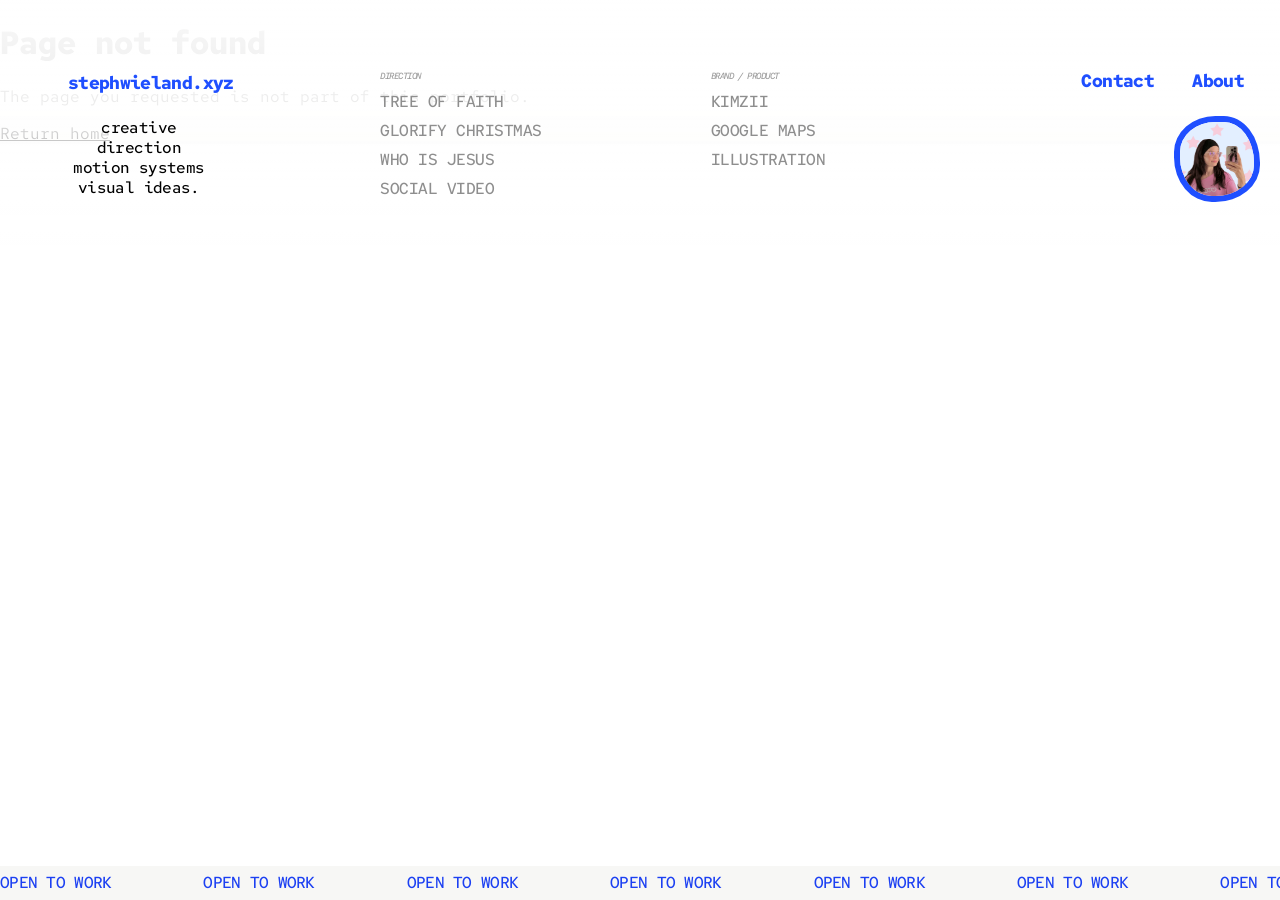
==== commit d96113ba: "Save current portfolio and clarify project roles" ====
--- a/index.html
+++ b/index.html
@@ -1,2209 +1,197 @@
-<!DOCTYPE html>
+<!doctype html>
 <html lang="en">
-<head>
-<meta charset="UTF-8">
-<meta name="viewport" content="width=device-width, initial-scale=1.0">
-<title>Stephanie Wieland, Creative Director</title>
-<meta name="description" content="London-based creative director shaping story-led visuals, motion systems, social content, and AI-supported creative workflows.">
-<link rel="preconnect" href="https://fonts.googleapis.com">
-<link rel="preconnect" href="https://fonts.gstatic.com" crossorigin>
-<link href="https://fonts.googleapis.com/css2?family=Inter:wght@400;500;700;900&family=Cormorant+Garamond:ital,wght@1,500;1,600;1,700&family=JetBrains+Mono:wght@500;700;800&display=swap" rel="stylesheet">
-<style>
-*, *::before, *::after { box-sizing: border-box; margin: 0; padding: 0; }
+  <head>
+    <meta charset="UTF-8" />
+    <meta name="viewport" content="width=device-width, initial-scale=1.0" />
+    <link rel="icon" href="data:," />
+    <title>Stephi Portfolio</title>
+    <script type="module" crossorigin src="/assets/index-DyCQrpe_.js"></script>
+    <link rel="stylesheet" crossorigin href="/assets/index-CUFsaUBw.css">
+      <link rel="preconnect" href="https://fonts.googleapis.com">
+    <link rel="preconnect" href="https://fonts.gstatic.com" crossorigin>
+    <link href="https://fonts.googleapis.com/css2?family=Red+Hat+Mono:wght@400;500;600;700&display=swap" rel="stylesheet">
+  </head>
+  <body>
+  <nav class="mobile-corner-links" aria-label="Studio pages mobile" style="position:fixed;z-index:3000;top:28px;right:16px;display:flex;flex-direction:column;align-items:flex-end;gap:10px;font-family:var(--font-sans);line-height:1;"><a href="/contact" style="color:#1f4fff;font-size:13px;font-weight:700;text-decoration:none;white-space:nowrap;">Contact</a><a href="/about" style="color:#1f4fff;font-size:13px;font-weight:700;text-decoration:none;white-space:nowrap;">About</a></nav>
+    <div id="root"></div>
+  <script>
+(function(){
+  function showOnView(target){
+    if(target.dataset.revealed==="true"||!("IntersectionObserver" in window)){
+      target.classList.add("is-visible");
+      target.dataset.revealed="true";
+      return;
+    }
+    var observer=new IntersectionObserver(function(entries){
+      entries.forEach(function(entry){
+        if(entry.isIntersecting){
+          target.classList.add("is-visible");
+          target.dataset.revealed="true";
+          observer.unobserve(entry.target);
+        }
+      });
+    },{threshold:.1,rootMargin:"0px 0px -8% 0px"});
+    observer.observe(target);
+  }
+  function enhanceBand(){
+    if(document.querySelector(".open-work-band")){return}
+    var band=document.createElement("aside");
+    band.className="open-work-band";
+    var bandTextByPath={
+      "/":"LET’S BUILD THE THING",
+      "/tree-of-faith":"TREE OF FAITH",
+      "/christmas":"GLORIFY CHRISTMAS",
+      "/who-is-jesus":"WHO IS JESUS",
+      "/kimzii":"KIMZII",
+      "/google-maps":"GOOGLE MAPS SENSORY",
+      "/social-video":"SOCIAL VIDEO DIRECTION",
+      "/illustration":"ILLUSTRATION"
+    };
+    var currentPath=window.location.pathname.replace(/\/$/,"")||"/";
+    var bandText=bandTextByPath[currentPath]||"OPEN TO WORK";
+    band.setAttribute("aria-label",bandText);
+    var track=document.createElement("div");
+    track.className="open-work-band__track";
+    for(var i=0;i<18;i+=1){
+      var span=document.createElement("span");
+      span.textContent=bandText;
+      track.appendChild(span);
+    }
+    band.appendChild(track);
+    document.body.appendChild(band);
+  }
+  function enhanceGlobalHeader(){
+    if(document.querySelector(".sadti-global-header")){return}
+    var header=document.createElement("header");
+    header.className="sadti-global-header";
+    header.setAttribute("aria-label","Site index");
+    header.innerHTML =
+      '<div class="sadti-brand"><a href="/" class="sadti-logo">stephwieland.xyz</a><p>creative direction<br>motion systems<br>visual ideas.</p></div>'+
+      '<nav class="sadti-list-header" aria-label="Portfolio index">'+
+        '<div><small>DIRECTION</small><a href="/tree-of-faith">TREE OF FAITH</a><a href="/christmas">GLORIFY CHRISTMAS</a><a href="/who-is-jesus">WHO IS JESUS</a><a href="/social-video">SOCIAL VIDEO</a></div>'+
+        '<div><small>BRAND / PRODUCT</small><a href="/kimzii">KIMZII</a><a href="/google-maps">GOOGLE MAPS</a><a href="/illustration">ILLUSTRATION</a></div>'+
+      '</nav>'+
+      '<nav class="sadti-corner-nav" aria-label="Studio pages"><a href="/about">About</a><a href="/contact">Contact</a></nav>'+
+      '<a class="sadti-portrait-link" href="/about" aria-label="About Stephanie Wieland"><img src="/assets/about-01.png" alt=""></a>';
+    document.body.prepend(header);
+    enhanceGlobalFooter();
+  }
+  function enhanceGlobalFooter(){
+    if(document.querySelector(".sadti-global-footer")){return}
+    var footer=document.createElement("footer");
+    footer.className="sadti-global-footer";
+    footer.innerHTML =
+      '<p class="sadti-global-footer__credit"><strong>Stephanie Wieland</strong><br>©2026</p>'+
+      '<p class="sadti-global-footer__message"><span>Please reach out if you want to see deeper portfolio work</span><span>or talk through a project.</span></p>'+
+      '<a class="sadti-global-footer__top" href="#top">Back to top</a>';
+    document.body.appendChild(footer);
+  }
+  function homeCard(href,img,title,meta,copy){
+    return '<a class="sadti-project-card" href="'+href+'"><img src="'+img+'" alt=""><span class="sadti-card__meta">'+meta+'</span><strong>'+title+'</strong><em>'+copy+'</em></a>';
+  }
+  function enhanceSadtiHome(){
+    var page=document.querySelector(".home-page");
+    if(!page||page.querySelector(".sadti-home")){return}
+    var shell=document.createElement("section");
+    shell.className="sadti-home";
+    shell.setAttribute("aria-label","Stephanie Wieland portfolio overview");
+    shell.innerHTML =
 
-:root {
-  --bg: #ffffff;
-  --surface: #f4f4f6;
-  --ink: #0e0e0f;
-  --ink-rgb: 14, 14, 15;
-  --ink-50: rgba(var(--ink-rgb), 0.5);
-  --ink-30: rgba(var(--ink-rgb), 0.3);
-  --ink-12: rgba(var(--ink-rgb), 0.08);
-  --grad: linear-gradient(90deg, #d4845a 0%, #c97b8e 40%, #7eb8d4 75%, #82c9a0 100%);
-  --pad: clamp(24px, 5vw, 80px);
-  --display: "Inter", system-ui, sans-serif;
-  --display-weight: 900;
-  --display-style: normal;
-  --display-tracking: -0.03em;
-  --sans: "Inter", system-ui, sans-serif;
-  --hero-line: 1.1;
-}
-
-html[data-mood="warm"] {
-  --bg: #f7f1e8;
-  --surface: #ede4d4;
-  --ink: #2b1f15;
-  --ink-rgb: 43, 31, 21;
-}
-
-html[data-mood="editorial"] {
-  --bg: #faf8f3;
-  --surface: #ece7d9;
-  --ink: #111111;
-  --ink-rgb: 17, 17, 17;
-}
-
-html[data-mood="midnight"] {
-  --bg: #0e0e10;
-  --surface: #1a1a1d;
-  --ink: #f4f1ea;
-  --ink-rgb: 244, 241, 234;
-}
-
-html[data-mood="midnight"] nav { background: rgba(14, 14, 16, 0.85); }
-html[data-mood="midnight"] .nav-cta { background: var(--ink) !important; color: #0e0e10 !important; }
-html[data-mood="midnight"] .btn-primary { background: var(--ink); color: #0e0e10; }
-
-html[data-voice="soft"] {
-  --display: "Cormorant Garamond", Georgia, serif;
-  --display-weight: 500;
-  --display-style: italic;
-  --display-tracking: -0.01em;
-  --hero-line: 1;
-}
-
-html[data-voice="mono"] {
-  --display: "JetBrains Mono", ui-monospace, monospace;
-  --display-weight: 700;
-  --display-style: normal;
-  --display-tracking: -0.04em;
-  --hero-line: 1.05;
-}
-
-html[data-spectrum="ocean"] {
-  --grad: linear-gradient(90deg, #5b6fd6 0%, #4fa8c9 40%, #5fcfb1 75%, #c5e08a 100%);
-}
-
-html[data-spectrum="ember"] {
-  --grad: linear-gradient(90deg, #6d2a7a 0%, #c4426a 35%, #e87a44 70%, #f0c14b 100%);
-}
-
-html[data-spectrum="mono"] {
-  --grad: linear-gradient(90deg, var(--ink) 0%, var(--ink) 100%);
-}
-
-html { scroll-behavior: smooth; }
-
-body {
-  background: var(--bg);
-  color: var(--ink);
-  font-family: var(--sans);
-  -webkit-font-smoothing: antialiased;
-  overflow-x: hidden;
-}
-
-@media (hover: hover) and (pointer: fine) {
-  body.has-custom-cursor,
-  body.has-custom-cursor a,
-  body.has-custom-cursor button,
-  body.has-custom-cursor input,
-  body.has-custom-cursor textarea,
-  body.has-custom-cursor .proj-card,
-  body.has-custom-cursor .elsewhere-tile {
-    cursor: none;
+      '<div class="sadti-copy"><p>Creative director shaping launches, stories and systems.</p><p>Motion, brand, product thinking and AI workflows.</p></div>'+
+      '<div class="sadti-work">'+
+        homeCard('/tree-of-faith','/assets/main-01.png','Tree of Faith','PRODUCT DESIGN / MOTION DESIGN / ILLUSTRATION','Growth loop for daily reflection')+
+        homeCard('/christmas','/assets/main-02.png','Glorify Christmas','ART DIRECTION / CAMPAIGN DESIGN','Seasonal world across app and social')+
+        homeCard('/who-is-jesus','/assets/main-03.png','Who is Jesus','MOTION DIRECTION / VISUAL STORYTELLING','Visual language for a big question')+
+        homeCard('/kimzii','/assets/main-04.png','Kimzii','BRAND DESIGN / ART DIRECTION','A fermented food identity with personality')+
+        homeCard('/social-video','/assets/main-05.png','Social Video Direction','CREATIVE DIRECTION / MOTION DESIGN / AI','Fast social systems for Brit Morin')+
+        homeCard('/google-maps','/assets/main-06.png','Google Maps Sensory','UX DESIGN / ACCESSIBILITY','A calmer way to navigate public space')+
+        homeCard('/illustration','/assets/main-07.jpg','Illustration','ILLUSTRATION / IMAGE MAKING','Character, editorial and publishing work')+
+      '</div>'+
+      '<footer class="home-footer sadti-footer"><p class="home-footer__credit"><strong>Stephanie Wieland</strong><br>©2026</p><p class="footer-message"><span class="footer-message__line">Please reach out if you want to see deeper portfolio work</span><span class="footer-message__line">or talk through a project.</span></p><a class="home-footer__top" href="#top">Back to top</a><span class="home-footer__rule" aria-hidden="true"></span></footer>';
+    page.prepend(shell);
+    shell.querySelectorAll(".sadti-project-card,.sadti-copy").forEach(showOnView);
   }
-
-  .site-cursor {
-    position: fixed;
-    top: 0;
-    left: 0;
-    width: 18px;
-    height: 18px;
-    border: 1px solid var(--ink);
-    background: var(--ink);
-    border-radius: 50%;
-    pointer-events: none;
-    z-index: 10000;
-    opacity: 0;
-    transform: translate(-50%, -50%);
-    transition: width 0.16s ease, height 0.16s ease, border-color 0.16s ease, background 0.16s ease, opacity 0.16s ease, transform 0.08s ease;
+  function placeGlobalFooter(){
+    var footer=document.querySelector(".sadti-global-footer");
+    if(!footer){return}
+    var infoPage=document.querySelector(".about-page,.contact-page");
+    if(infoPage){
+      footer.style.top=Math.round(window.innerHeight-48)+"px";
+      return;
+    }
+    var projectPage=document.querySelector(".project-page");
+    var page=document.querySelector(".sadti-home")||document.querySelector(".home-page,.project-page")||document.body;
+    var rect=page.getBoundingClientRect();
+    var pageTop=(window.scrollY||window.pageYOffset)+rect.top;
+    var pageHeight=Math.max(page.scrollHeight,page.offsetHeight,window.innerHeight);
+    var pageBottom=pageTop+pageHeight;
+    var bottomGap=projectPage?190:48;
+    var top=Math.max(window.innerHeight-bottomGap,pageBottom-bottomGap);
+    footer.style.setProperty("--footer-js-top",Math.round(top)+"px");
+    footer.style.top=Math.round(top)+"px";
   }
-
-  .site-cursor.is-visible { opacity: 1; }
-
-  .site-cursor.is-hovering {
-    width: 28px;
-    height: 28px;
-    border-color: #ff4f00;
-    background: #ff4f00;
+  function enhance(){
+    enhanceBand();
+    enhanceGlobalHeader();
+    enhanceSadtiHome();
+    placeGlobalFooter();
+    requestAnimationFrame(placeGlobalFooter);
+    setTimeout(placeGlobalFooter,250);
   }
-
-  .site-cursor.is-pressing {
-    width: 22px;
-    height: 22px;
-    background: #ff4f00;
-  }
-}
-
-nav {
-  display: flex;
-  justify-content: space-between;
-  align-items: center;
-  padding: 20px var(--pad);
-  position: sticky;
-  top: 0;
-  background: rgba(var(--ink-rgb), 0.04);
-  backdrop-filter: blur(12px);
-  -webkit-backdrop-filter: blur(12px);
-  z-index: 100;
-  border-bottom: 1px solid var(--ink-12);
-}
-
-.nav-left {
-  font-size: 11px;
-  font-weight: 500;
-  letter-spacing: 0.14em;
-  color: var(--ink-50);
-  text-transform: uppercase;
-}
-
-.nav-right {
-  display: flex;
-  align-items: center;
-  gap: 4px;
-}
-
-.nav-right a {
-  font-size: 15px;
-  font-weight: 500;
-  color: var(--ink);
-  text-decoration: none;
-  padding: 8px 16px;
-  border-radius: 100px;
-  transition: background 0.15s;
-}
-
-.nav-right a:hover { background: var(--surface); }
-
-.nav-divider {
-  width: 1px;
-  height: 18px;
-  background: var(--ink-12);
-  margin: 0 8px;
-}
-
-.nav-cta {
-  background: var(--ink) !important;
-  color: #fff !important;
-  font-size: 14px !important;
-  font-weight: 500 !important;
-  padding: 9px 20px !important;
-  border-radius: 100px !important;
-  transition: opacity 0.15s !important;
-  white-space: nowrap;
-  display: inline-flex;
-  align-items: center;
-  justify-content: center;
-}
-
-.nav-cta:hover { opacity: 0.85 !important; background: var(--ink) !important; }
-
-.hero {
-  position: relative;
-  width: 100vw;
-  min-height: min(84vh, 820px);
-  overflow: hidden;
-  display: flex;
-  align-items: center;
-  padding: clamp(44px, 5vw, 72px) var(--pad) clamp(36px, 4.5vw, 64px);
-  background: #5b5496;
-}
-
-.hero-scene {
-  position: absolute;
-  inset: 0;
-  pointer-events: none;
-  overflow: hidden;
-}
-
-.hero-layer {
-  position: absolute;
-  inset: 0;
-  width: 100%;
-  height: 100%;
-  object-fit: cover;
-  transform-origin: center center;
-  will-change: transform, opacity;
-  transition-property: transform, opacity;
-  transition-timing-function: ease-out;
-}
-
-.hero-bg {
-  z-index: 1;
-}
-
-.hero-stars-a,
-.hero-stars-b {
-  z-index: 2;
-}
-
-.hero-shooting-star {
-  z-index: 3;
-}
-
-.hero-cloud-a,
-.hero-cloud-b {
-  z-index: 4;
-  width: 112%;
-  height: 112%;
-  max-width: none;
-  inset: auto;
-  left: -6%;
-  bottom: -4%;
-}
-
-.hero-moon {
-  position: absolute;
-  inset: 0;
-  width: 100%;
-  height: 100%;
-  object-fit: cover;
-  z-index: 5;
-  transform-origin: center center;
-  will-change: transform, opacity;
-}
-
-.hero-content {
-  position: relative;
-  z-index: 7;
-  width: min(720px, 100%);
-  opacity: 0;
-  transform: translateY(8px);
-  transition: transform 0.55s ease-out 0.04s, opacity 0.55s ease-out 0.04s;
-  margin-inline: auto;
-  text-align: center;
-  padding-top: clamp(24px, 4vh, 48px);
-}
-
-.hero-title {
-  font-size: clamp(38px, 6vw, 80px);
-  font-weight: var(--display-weight);
-  font-family: var(--display);
-  font-style: var(--display-style);
-  line-height: var(--hero-line);
-  letter-spacing: var(--display-tracking);
-  color: #f7f6f2;
-  margin: 0 auto 14px;
-  text-wrap: balance;
-  max-width: 13ch;
-  text-shadow: 0 12px 36px rgba(16, 12, 36, 0.34);
-}
-
-.hero-copy {
-  max-width: 36rem;
-  font-size: clamp(15px, 1.65vw, 20px);
-  line-height: 1.72;
-  color: rgba(247, 246, 242, 0.92);
-  margin-bottom: 0;
-  margin-inline: auto;
-  text-shadow: 0 8px 28px rgba(16, 12, 36, 0.28);
-}
-
-.hero-bottom {
-  display: flex;
-  align-items: center;
-  justify-content: center;
-  gap: 18px;
-  flex-wrap: wrap;
-}
-
-.hero-bottom:empty {
-  display: none;
-}
-
-.hero-title .grad-word,
-.contact-title .grad-word {
-  background: var(--grad);
-  -webkit-background-clip: text;
-  -webkit-text-fill-color: transparent;
-  background-clip: text;
-}
-
-.hero-title .grad-word {
-  background: linear-gradient(90deg, #7fb8ff 0%, #79d4df 48%, #67dfcf 100%);
-  -webkit-background-clip: text;
-  -webkit-text-fill-color: transparent;
-  background-clip: text;
-  color: transparent;
-}
-
-.btn-primary {
-  background: var(--ink);
-  color: #fff;
-  font-size: 15px;
-  font-weight: 600;
-  padding: 14px 28px;
-  border-radius: 100px;
-  text-decoration: none;
-  transition: opacity 0.15s;
-  white-space: nowrap;
-}
-
-.btn-primary:hover { opacity: 0.82; }
-
-.btn-secondary {
-  font-size: 15px;
-  font-weight: 500;
-  color: var(--ink);
-  text-decoration: none;
-  padding: 14px 8px;
-  transition: opacity 0.15s;
-}
-
-.btn-secondary:hover { opacity: 0.6; }
-
-.hero .btn-primary {
-  background: rgba(247, 246, 242, 0.96);
-  color: #0b1730;
-  box-shadow: 0 16px 40px rgba(5, 11, 23, 0.2);
-}
-
-.hero .btn-primary:hover {
-  opacity: 1;
-  transform: translateY(-1px);
-}
-
-.work {
-  padding: clamp(48px, 7vw, 96px) var(--pad);
-}
-
-.track-header {
-  display: flex;
-  align-items: center;
-  gap: 20px;
-  margin-top: 16px;
-  margin-bottom: 24px;
-}
-
-.track-name {
-  font-size: clamp(28px, 4vw, 52px);
-  font-weight: var(--display-weight);
-  font-family: var(--display);
-  font-style: var(--display-style);
-  letter-spacing: var(--display-tracking);
-  color: var(--ink);
-  white-space: nowrap;
-  line-height: 1;
-}
-
-.track-rule {
-  flex: 1;
-  height: 1px;
-  background: var(--ink-12);
-}
-
-.track-count {
-  font-size: 12px;
-  color: var(--ink-30);
-}
-
-.scroll-track {
-  display: flex;
-  gap: 12px;
-  overflow-x: auto;
-  cursor: grab;
-  user-select: none;
-  -webkit-overflow-scrolling: touch;
-  scroll-snap-type: x mandatory;
-  padding-bottom: 4px;
-  margin-bottom: 48px;
-}
-
-.scroll-track:active { cursor: grabbing; }
-.scroll-track::-webkit-scrollbar { height: 0; }
-
-.proj-card {
-  flex: 0 0 clamp(260px, 28vw, 340px);
-  background: var(--surface);
-  border-radius: 16px;
-  overflow: hidden;
-  scroll-snap-align: start;
-  transition: transform 0.2s, box-shadow 0.2s;
-  display: block;
-  text-decoration: none;
-  color: inherit;
-  cursor: pointer;
-  will-change: transform, opacity;
-}
-
-.proj-card:hover {
-  transform: translateY(-3px);
-  box-shadow: 0 12px 40px rgba(14, 14, 15, 0.1);
-}
-
-.proj-card.built {
-  flex: 1 1 0;
-  min-width: clamp(260px, 30vw, 380px);
-}
-
-.proj-thumb {
-  width: 100%;
-  aspect-ratio: 16 / 9;
-  background: rgba(var(--ink-rgb), 0.06);
-  overflow: hidden;
-}
-
-.proj-thumb img {
-  width: 100%;
-  height: 100%;
-  object-fit: cover;
-  display: block;
-  transition: transform 0.4s;
-}
-
-.proj-card:hover .proj-thumb img { transform: scale(1.04); }
-
-.proj-thumb-placeholder {
-  width: 100%;
-  height: 100%;
-  display: flex;
-  align-items: center;
-  justify-content: center;
-  font-size: 10px;
-  letter-spacing: 0.12em;
-  color: var(--ink-30);
-  font-weight: 500;
-  text-transform: uppercase;
-}
-
-.proj-body { padding: 18px 20px 22px; }
-
-.proj-cat {
-  font-size: 10px;
-  font-weight: 600;
-  letter-spacing: 0.12em;
-  color: var(--ink-30);
-  text-transform: uppercase;
-  margin-bottom: 6px;
-}
-
-.proj-title {
-  font-size: 17px;
-  font-weight: 700;
-  color: var(--ink);
-  line-height: 1.25;
-  margin-bottom: 6px;
-}
-
-.proj-desc {
-  font-size: 13px;
-  color: var(--ink-50);
-  line-height: 1.6;
-  margin-bottom: 14px;
-}
-
-.proj-link {
-  font-size: 12px;
-  font-weight: 600;
-  letter-spacing: 0.06em;
-  color: var(--ink);
-  text-decoration: none;
-  display: inline-flex;
-  align-items: center;
-  gap: 5px;
-  transition: gap 0.15s;
-}
-
-.proj-link:hover { gap: 8px; }
-
-.built-grid {
-  display: grid;
-  grid-template-columns: 1fr 1fr;
-  gap: 12px;
-}
-
-.capabilities {
-  margin: 0 0 clamp(56px, 8vw, 112px);
-  padding: clamp(40px, 6vw, 84px) 0 clamp(36px, 5vw, 72px);
-}
-
-.work .capabilities {
-  margin-right: 0;
-  margin-left: 0;
-}
-
-.cap-title {
-  font-size: clamp(20px, 2vw, 28px);
-  font-weight: 800;
-  color: var(--ink-50);
-  margin-bottom: clamp(28px, 4vw, 52px);
-}
-
-.cap-grid {
-  display: grid;
-  grid-template-columns: repeat(3, minmax(0, 1fr));
-  gap: clamp(28px, 5vw, 68px);
-}
-
-.cap-item {
-  display: grid;
-  grid-template-columns: 1fr;
-  align-content: start;
-  gap: clamp(14px, 2vw, 20px);
-  padding-top: 0;
-  will-change: transform, opacity;
-}
-
-.cap-item::before {
-  content: "";
-  display: block;
-  width: 100%;
-  height: 22px;
-  margin-bottom: clamp(14px, 2vw, 24px);
-  background: var(--cap-line);
-  -webkit-mask-image: url("data:image/svg+xml,%3Csvg viewBox='0 0 600 44' xmlns='http://www.w3.org/2000/svg'%3E%3Cpath d='M4 24 C82 10 155 14 230 13 C306 12 380 5 456 9 C510 12 554 15 596 13' fill='none' stroke='black' stroke-width='5' stroke-linecap='round'/%3E%3Cpath d='M0 30 C74 16 150 24 226 20 C306 14 370 18 452 17 C512 17 558 20 600 22' fill='none' stroke='black' stroke-width='4' stroke-linecap='round' opacity='.9'/%3E%3C/svg%3E");
-  mask-image: url("data:image/svg+xml,%3Csvg viewBox='0 0 600 44' xmlns='http://www.w3.org/2000/svg'%3E%3Cpath d='M4 24 C82 10 155 14 230 13 C306 12 380 5 456 9 C510 12 554 15 596 13' fill='none' stroke='black' stroke-width='5' stroke-linecap='round'/%3E%3Cpath d='M0 30 C74 16 150 24 226 20 C306 14 370 18 452 17 C512 17 558 20 600 22' fill='none' stroke='black' stroke-width='4' stroke-linecap='round' opacity='.9'/%3E%3C/svg%3E");
-  -webkit-mask-size: 100% 100%;
-  mask-size: 100% 100%;
-  -webkit-mask-repeat: no-repeat;
-  mask-repeat: no-repeat;
-}
-
-.cap-item:nth-child(1) { --cap-line: #1551ff; }
-.cap-item:nth-child(2) { --cap-line: #8a00ff; }
-.cap-item:nth-child(3) { --cap-line: #ff4f00; }
-
-.cap-item-title {
-  font-size: clamp(26px, 3.1vw, 40px);
-  font-weight: 800;
-  line-height: 1.05;
-  color: var(--ink);
-  max-width: 12ch;
-}
-
-.cap-item-body {
-  font-size: clamp(22px, 2.6vw, 38px);
-  font-weight: 500;
-  color: var(--ink);
-  line-height: 1.08;
-  max-width: 12.5ch;
-}
-
-.about {
-  padding: clamp(48px, 7vw, 96px) var(--pad);
-  border-top: 1px solid var(--ink-12);
-}
-
-.about-track-header {
-  display: flex;
-  align-items: center;
-  gap: 20px;
-  margin-bottom: clamp(32px, 5vw, 56px);
-}
-
-.about-inner {
-  display: grid;
-  grid-template-columns: 1.6fr minmax(180px, 1fr);
-  gap: clamp(32px, 5vw, 80px);
-  align-items: start;
-}
-
-.about-body {
-  display: flex;
-  flex-direction: column;
-  justify-content: flex-start;
-  font-size: 15px;
-  color: var(--ink-50);
-  line-height: 1.75;
-  will-change: transform, opacity;
-}
-
-.about-body p + p { margin-top: 16px; }
-
-.about-photo-wrap {
-  display: flex;
-  align-items: flex-start;
-  justify-content: flex-end;
-  width: 100%;
-}
-
-.about-photo {
-  aspect-ratio: 1 / 1;
-  width: 100%;
-  max-width: 440px;
-  border-radius: 16px;
-  overflow: hidden;
-  will-change: transform, opacity;
-}
-
-.about-photo img {
-  width: 100%;
-  height: 100%;
-  object-fit: cover;
-  display: block;
-}
-
-.about-meta {
-  font-size: 12px;
-  font-weight: 500;
-  letter-spacing: 0.08em;
-  color: var(--ink-30);
-  margin-top: 28px;
-  text-transform: uppercase;
-}
-
-.activity {
-  padding: 0 var(--pad) clamp(40px, 6vw, 72px);
-}
-
-.work .activity {
-  padding-right: 0;
-  padding-left: 0;
-}
-
-.activity-header {
-  display: flex;
-  align-items: center;
-  justify-content: space-between;
-  gap: 20px;
-  margin-bottom: 20px;
-}
-
-.activity-title {
-  font-size: clamp(28px, 4vw, 52px);
-  font-weight: var(--display-weight);
-  font-family: var(--display);
-  font-style: var(--display-style);
-  letter-spacing: var(--display-tracking);
-  color: var(--ink);
-  line-height: 1;
-}
-
-.activity-link {
-  font-size: 13px;
-  font-weight: 600;
-  color: var(--ink);
-  text-decoration: none;
-  white-space: nowrap;
-}
-
-.activity-link:hover {
-  opacity: 0.7;
-}
-
-.activity-strip {
-  display: flex;
-  gap: 16px;
-  overflow-x: auto;
-  scroll-snap-type: x proximity;
-  padding-bottom: 6px;
-  -webkit-overflow-scrolling: touch;
-}
-
-.activity-card {
-  display: block;
-  flex: 0 0 min(460px, 84vw);
-  background: #fff;
-  border: 1px solid var(--ink-12);
-  border-radius: 20px;
-  overflow: hidden;
-  text-decoration: none;
-  color: inherit;
-  will-change: transform, opacity;
-  scroll-snap-align: start;
-  transition: transform 0.2s, box-shadow 0.2s, border-color 0.2s;
-}
-
-.activity-card:hover {
-  transform: translateY(-3px);
-  box-shadow: 0 18px 40px rgba(14, 14, 15, 0.08);
-  border-color: rgba(var(--ink-rgb), 0.14);
-}
-
-.activity-strip::-webkit-scrollbar {
-  height: 0;
-}
-
-.activity-card-head {
-  padding: 18px 18px 10px;
-  display: flex;
-  align-items: flex-start;
-  gap: 12px;
-}
-
-.activity-avatar {
-  width: 52px;
-  height: 52px;
-  border-radius: 999px;
-  overflow: hidden;
-  flex: 0 0 auto;
-}
-
-.activity-avatar img {
-  width: 100%;
-  height: 100%;
-  object-fit: cover;
-  display: block;
-}
-
-.activity-meta {
-  min-width: 0;
-  flex: 1;
-}
-
-.activity-name {
-  font-size: 18px;
-  font-weight: 700;
-  color: var(--ink);
-  line-height: 1.15;
-}
-
-.activity-role {
-  font-size: 12px;
-  color: var(--ink-50);
-  line-height: 1.35;
-  margin-top: 2px;
-}
-
-.activity-time {
-  font-size: 11px;
-  color: var(--ink-30);
-  margin-top: 4px;
-  text-transform: none;
-}
-
-.activity-dots {
-  font-size: 24px;
-  line-height: 1;
-  color: var(--ink-30);
-}
-
-.activity-copy {
-  padding: 0 18px 14px;
-  font-size: 17px;
-  line-height: 1.45;
-  color: var(--ink);
-}
-
-.activity-copy .activity-link-text {
-  color: #356fcf;
-  font-weight: 600;
-}
-
-.activity-media {
-  aspect-ratio: 4 / 3;
-  overflow: hidden;
-  background: var(--surface);
-  border-top: 1px solid var(--ink-12);
-  border-bottom: 1px solid var(--ink-12);
-}
-
-.activity-media img {
-  width: 100%;
-  height: 100%;
-  object-fit: cover;
-  display: block;
-}
-
-.activity-foot {
-  padding: 14px 18px 18px;
-  font-size: 13px;
-  font-weight: 600;
-  color: var(--ink);
-}
-
-.contact {
-  padding: clamp(20px, 4vw, 40px) var(--pad) clamp(64px, 10vw, 120px);
-}
-
-.contact > div {
-  width: 100%;
-  will-change: transform, opacity;
-}
-
-.contact-title {
-  font-size: clamp(28px, 3.6vw, 56px);
-  font-weight: var(--display-weight);
-  font-family: var(--display);
-  font-style: var(--display-style);
-  letter-spacing: var(--display-tracking);
-  line-height: 1.05;
-  color: var(--ink);
-  margin-bottom: 24px;
-}
-
-.contact-form {
-  width: 100%;
-  max-width: none;
-  display: grid;
-  gap: 14px;
-}
-
-.contact-grid {
-  display: grid;
-  grid-template-columns: 1fr 1fr;
-  gap: 14px;
-}
-
-.contact-field {
-  display: grid;
-  gap: 8px;
-}
-
-.contact-label {
-  font-size: 11px;
-  font-weight: 600;
-  letter-spacing: 0.14em;
-  color: var(--ink-30);
-  text-transform: uppercase;
-}
-
-.contact-input,
-.contact-textarea {
-  width: 100%;
-  border: 1px solid var(--ink-12);
-  border-radius: 16px;
-  background: rgba(var(--ink-rgb), 0.03);
-  color: var(--ink);
-  font: inherit;
-  padding: 16px 18px;
-  transition: border-color 0.15s, background 0.15s;
-}
-
-.contact-input:focus,
-.contact-textarea:focus {
-  outline: none;
-  border-color: rgba(var(--ink-rgb), 0.25);
-  background: rgba(var(--ink-rgb), 0.05);
-}
-
-.contact-textarea {
-  min-height: 180px;
-  resize: vertical;
-}
-
-.contact-submit {
-  justify-self: start;
-  border: 0;
-  cursor: pointer;
-}
-
-.sr-only {
-  position: absolute;
-  width: 1px;
-  height: 1px;
-  padding: 0;
-  margin: -1px;
-  overflow: hidden;
-  clip: rect(0, 0, 0, 0);
-  white-space: nowrap;
-  border: 0;
-}
-
-footer {
-  padding: 24px var(--pad);
-  border-top: 1px solid var(--ink-12);
-  display: flex;
-  justify-content: space-between;
-  align-items: center;
-}
-
-.footer-l,
-.footer-r {
-  font-size: 13px;
-  color: var(--ink-30);
-}
-
-@media (max-width: 1024px) {
-  .about-inner { grid-template-columns: 1fr; gap: 32px; }
-  .about-photo { max-width: 420px; }
-  .track-header { flex-wrap: wrap; row-gap: 10px; }
-  .track-rule { order: 3; width: 100%; flex-basis: 100%; }
-}
-
-@media (max-width: 900px) {
-  nav { gap: 16px; align-items: flex-start; }
-  .nav-left { display: none; }
-  .nav-right { flex-wrap: wrap; justify-content: flex-end; }
-  .hero {
-    min-height: min(76vh, 700px);
-    padding-top: clamp(72px, 12vw, 116px);
-  }
-}
-
-@media (max-width: 640px) {
-  .nav-right a:not(.nav-cta) { display: none; }
-  .nav-divider { display: none; }
-  .nav-right { width: 100%; justify-content: flex-end; }
-  .hero {
-    min-height: 68vh;
-    padding: 28px 20px 28px;
-    align-items: center;
-  }
-  .btn-primary, .btn-secondary { width: 100%; text-align: center; justify-content: center; }
-  .hero-content { width: 100%; }
-  .hero-title { font-size: clamp(32px, 9vw, 54px); max-width: 13ch; }
-  .hero-copy { font-size: 15px; max-width: 26rem; }
-  .hero-bottom { align-items: stretch; }
-  .activity-header {
-    flex-direction: column;
-    align-items: flex-start;
-  }
-  .track-header { gap: 12px; }
-  .track-name { white-space: normal; }
-  .proj-card { flex-basis: min(82vw, 320px); }
-  .cap-grid { grid-template-columns: 1fr; gap: 38px; }
-  .cap-item::before { width: min(100%, 280px); margin-bottom: 14px; }
-  .cap-item-title, .cap-item-body { max-width: 100%; }
-  .cap-item-body { font-size: clamp(20px, 6vw, 25px); line-height: 1.12; }
-  .built-grid { grid-template-columns: 1fr; }
-  .contact-grid { grid-template-columns: 1fr; }
-  .contact-title { white-space: normal; font-size: clamp(28px, 8vw, 44px); }
-  .about-track-header { flex-wrap: wrap; }
-  footer { flex-direction: column; gap: 8px; }
-}
-
-@media (prefers-reduced-motion: reduce) {
-  html { scroll-behavior: auto; }
-  *, *::before, *::after { animation: none !important; transition: none !important; }
-  .hero-content,
-  .hero-layer,
-  .hero-moon {
-    opacity: 1 !important;
-    transform: none !important;
-    transition: none !important;
-  }
-}
-
-
-/* Reference-inspired full homepage redesign */
-body {
-  background: #f1f1f1;
-}
-
-.topbar {
-  position: sticky;
-  top: 0;
-  z-index: 100;
-  display: flex;
-  justify-content: space-between;
-  align-items: flex-start;
-  padding: 16px 28px 10px;
-  background: rgba(241, 241, 241, 0.82);
-  border-bottom: 0;
-  backdrop-filter: blur(10px);
-  -webkit-backdrop-filter: blur(10px);
-}
-
-.topbar::after {
-  content: "";
-  position: absolute;
-  left: 0;
-  right: 0;
-  top: 100%;
-  height: 34px;
-  pointer-events: none;
-  background: linear-gradient(to bottom, rgba(241, 241, 241, 0.82), rgba(241, 241, 241, 0));
-  backdrop-filter: blur(10px);
-  -webkit-backdrop-filter: blur(10px);
-}
-
-.nav-photo {
-  width: 52px;
-  height: 52px;
-  display: block;
-  overflow: hidden;
-  background: #ddd;
-}
-
-.nav-photo img {
-  width: 100%;
-  height: 100%;
-  object-fit: cover;
-  object-position: 50% 34%;
-  display: block;
-}
-
-.nav-right {
-  gap: clamp(18px, 2.4vw, 34px);
-}
-
-.nav-right a {
-  padding: 0;
-  border-radius: 0;
-  font-size: clamp(22px, 2vw, 31px);
-  line-height: 1;
-  font-weight: 800;
-  color: #050505;
-}
-
-.nav-right a:hover { background: transparent; opacity: .58; }
-.nav-divider, .nav-cta { display: none !important; }
-
-.scribble-rule {
-  position: sticky;
-  top: 68px;
-  z-index: 101;
-  height: 13px;
-  margin: 0 28px;
-  background: #151515;
-  clip-path: polygon(0 46%, 4% 35%, 7% 56%, 12% 44%, 18% 50%, 27% 40%, 36% 47%, 44% 38%, 52% 55%, 62% 43%, 71% 49%, 82% 35%, 90% 60%, 96% 39%, 100% 50%, 100% 66%, 96% 58%, 89% 71%, 81% 54%, 71% 62%, 62% 55%, 52% 68%, 44% 55%, 35% 64%, 27% 52%, 18% 61%, 12% 54%, 7% 68%, 4% 51%, 0 62%);
-}
-
-.hero-redesign {
-  min-height: clamp(560px, 72vh, 700px);
-  align-items: center;
-  justify-content: center;
-  padding: clamp(66px, 8vh, 104px) 28px clamp(36px, 5vh, 64px);
-  background: #f1f1f1;
-}
-
-.hero-redesign::after {
-  content: "";
-  position: absolute;
-  inset: 0;
-  z-index: 6;
-  pointer-events: none;
-  background: rgba(241, 241, 241, 0.08);
-}
-
-.hero-galaxy-canvas {
-  opacity: .42;
-  mix-blend-mode: multiply;
-}
-
-.hero-redesign-content {
-  width: min(980px, 100%);
-  max-width: 980px;
-  padding-top: 0;
-  color: #050505;
-  opacity: 1;
-  transform: none;
-  text-align: center;
-  font-family: var(--sans);
-}
-
-.brand-hero-title {
-  margin: 0 0 clamp(26px, 3.4vh, 44px);
-  color: #050505;
-  font-family: var(--sans);
-  font-size: clamp(52px, 6.65vw, 104px);
-  font-weight: 650;
-  line-height: .9;
-  letter-spacing: -.045em;
-  word-spacing: .08em;
-  text-transform: uppercase;
-}
-
-.hero-pillars {
-  display: none;
-  align-items: center;
-  justify-content: center;
-  gap: clamp(18px, 2.4vw, 48px);
-  margin-bottom: clamp(56px, 7vh, 84px);
-  flex-wrap: wrap;
-}
-
-.pillar-word {
-  position: relative;
-  display: inline-block;
-  color: #050505;
-  font-size: clamp(42px, 5.25vw, 104px);
-  font-weight: 620;
-  line-height: .9;
-  letter-spacing: -.045em;
-  text-transform: uppercase;
-  padding: 0 .04em .18em;
-}
-
-.pillar-word::after {
-  content: "";
-  position: absolute;
-  left: .03em;
-  right: .02em;
-  bottom: .02em;
-  height: .12em;
-  background: var(--underline-color);
-  clip-path: polygon(0 52%, 8% 40%, 17% 55%, 27% 47%, 38% 60%, 50% 45%, 62% 55%, 74% 43%, 86% 57%, 100% 48%, 100% 74%, 86% 66%, 74% 76%, 62% 67%, 50% 78%, 38% 68%, 27% 76%, 17% 66%, 8% 74%, 0 66%);
-  transform: rotate(var(--underline-tilt));
-  transform-origin: center;
-  pointer-events: none;
-}
-
-.pillar-word::before {
-  display: none;
-}
-
-.pillar-blue { --underline-color: #1551ff; --underline-tilt: -.7deg; }
-.pillar-red { --underline-color: #8a00ff; --underline-tilt: .55deg; }
-.pillar-orange { --underline-color: #ff4f00; --underline-tilt: -.45deg; }
-
-.hero-redesign-copy {
-  max-width: 720px;
-  margin: 0 auto;
-  color: #050505;
-  font-family: var(--sans);
-  font-size: clamp(21px, 1.65vw, 29px);
-  line-height: 1.18;
-  font-weight: 400;
-  text-shadow: none;
-}
-
-.scroll-cue {
-  display: inline-block;
-  margin-top: 8px;
-  color: rgba(5, 5, 5, .34);
-  font-size: clamp(22px, 1.9vw, 34px);
-  font-weight: 650;
-  text-decoration: none;
-}
-
-.work-redesign {
-  padding: 24px 28px clamp(80px, 9vw, 140px);
-}
-
-.section-kicker {
-  color: rgba(5, 5, 5, .52);
-  font-size: clamp(24px, 2vw, 32px);
-  font-weight: 650;
-  margin: 0 0 24px;
-}
-
-.work-grid-redesign {
-  display: grid;
-  grid-template-columns: repeat(2, minmax(0, 1fr));
-  column-gap: 40px;
-  row-gap: clamp(96px, 10vw, 168px);
-}
-
-.work-tile,
-.work-tile.built {
-  position: relative;
-  display: grid;
-  gap: 0;
-  min-width: 0;
-  flex: none;
-  background: transparent;
-  border-radius: 0;
-  overflow: visible;
-  color: #050505;
-  box-shadow: none;
-}
-
-.work-tile:hover {
-  transform: none;
-  box-shadow: none;
-}
-
-.work-number {
-  display: none;
-}
-
-.work-image {
-  width: 100%;
-  aspect-ratio: 2.05 / 1;
-  border-radius: 0;
-  background: #111;
-}
-
-.tile-3 .work-image,
-.tile-4 .work-image {
-  aspect-ratio: 1.85 / .94;
-}
-
-.work-image img {
-  width: 100%;
-  height: 100%;
-  object-fit: cover;
-  object-position: center center;
-  display: block;
-  transition: none;
-}
-
-.work-image-top img { object-position: center top; }
-
-.work-tile:hover .work-image img { transform: none; }
-
-.work-caption {
-  justify-self: end;
-  margin: 4px 0 0;
-  color: #050505;
-  font-size: clamp(24px, 2.2vw, 34px);
-  font-weight: 560;
-  line-height: 1;
-  letter-spacing: -.04em;
-  text-align: right;
-}
-
-.work-type {
-  justify-self: end;
-  margin: 4px 0 0;
-  color: rgba(5,5,5,.42);
-  font-size: clamp(14px, 1.2vw, 18px);
-  font-weight: 700;
-  letter-spacing: 0;
-  text-transform: none;
-  text-align: right;
-}
-
-.principles-redesign {
-  padding: clamp(70px, 8vw, 130px) 28px;
-  margin: 0;
-}
-
-.principles-grid {
-  grid-template-columns: repeat(3, minmax(0, 1fr));
-  gap: clamp(36px, 5vw, 86px);
-}
-
-.principle-item .cap-item-title {
-  font-size: clamp(34px, 3.5vw, 64px);
-  max-width: none;
-}
-
-.principle-item .cap-item-body {
-  font-size: clamp(24px, 2.2vw, 36px);
-  max-width: 18ch;
-  text-wrap: balance;
-}
-
-.principle-item::before {
-  width: min(100%, 340px);
-  height: 20px;
-  justify-self: start;
-  margin-left: 0;
-  background: var(--cap-line);
-  -webkit-mask-image: url("data:image/svg+xml,%3Csvg viewBox='0 0 600 44' preserveAspectRatio='none' xmlns='http://www.w3.org/2000/svg'%3E%3Cpath d='M0 24 C78 12 150 15 225 14 C306 13 383 7 458 10 C514 13 558 16 600 14' fill='none' stroke='black' stroke-width='3' stroke-linecap='round'/%3E%3Cpath d='M0 29 C75 18 148 24 226 20 C307 15 370 19 452 18 C512 18 558 20 600 23' fill='none' stroke='black' stroke-width='2.2' stroke-linecap='round' opacity='.9'/%3E%3C/svg%3E");
-  mask-image: url("data:image/svg+xml,%3Csvg viewBox='0 0 600 44' preserveAspectRatio='none' xmlns='http://www.w3.org/2000/svg'%3E%3Cpath d='M0 24 C78 12 150 15 225 14 C306 13 383 7 458 10 C514 13 558 16 600 14' fill='none' stroke='black' stroke-width='3' stroke-linecap='round'/%3E%3Cpath d='M0 29 C75 18 148 24 226 20 C307 15 370 19 452 18 C512 18 558 20 600 23' fill='none' stroke='black' stroke-width='2.2' stroke-linecap='round' opacity='.9'/%3E%3C/svg%3E");
-}
-
-.about-redesign {
-  padding: clamp(72px, 9vw, 140px) 28px;
-  border-top: 0;
-}
-
-.about-redesign-grid {
-  display: grid;
-  grid-template-columns: minmax(0, 1fr);
-  gap: clamp(24px, 3vw, 38px);
-  align-items: start;
-  max-width: 980px;
-  margin: 0 auto;
-  font-family: var(--sans);
-}
-
-.about-lede {
-  color: #050505;
-  max-width: 980px;
-  font-family: var(--sans);
-  font-size: clamp(24px, 2.2vw, 36px);
-  font-weight: 500;
-  line-height: 1.08;
-  letter-spacing: 0;
-  text-wrap: balance;
-}
-
-.about-redesign .about-body {
-  color: #050505;
-  font-family: var(--sans);
-  display: grid;
-  grid-template-columns: minmax(0, 1fr);
-  gap: 18px;
-  max-width: 980px;
-  font-size: clamp(24px, 2.2vw, 36px);
-  line-height: 1.08;
-  font-weight: 500;
-  letter-spacing: 0;
-  text-wrap: balance;
-}
-
-.elsewhere-redesign {
-  padding: clamp(46px, 6vw, 88px) 28px clamp(70px, 8vw, 120px);
-}
-
-.elsewhere-grid {
-  display: grid;
-  grid-template-columns: repeat(4, minmax(0, 1fr));
-  gap: 16px;
-}
-
-.elsewhere-tile {
-  display: grid;
-  grid-template-rows: auto min-content min-content;
-  gap: 8px;
-  min-width: 0;
-  color: #050505;
-  text-decoration: none;
-}
-
-.elsewhere-image {
-  aspect-ratio: 1.35 / 1;
-  overflow: hidden;
-  background: #dedede;
-}
-
-.elsewhere-image img {
-  width: 100%;
-  height: 100%;
-  display: block;
-  object-fit: cover;
-  object-position: center;
-  transition: transform .35s ease;
-}
-
-.elsewhere-tile:hover .elsewhere-image img {
-  transform: scale(1.025);
-}
-
-.elsewhere-label {
-  margin-top: 4px;
-  color: rgba(5, 5, 5, .58);
-  font-size: 13px;
-  font-weight: 600;
-  letter-spacing: .14em;
-  line-height: 1.35;
-  text-transform: uppercase;
-}
-
-.elsewhere-title {
-  color: #050505;
-  font-size: clamp(18px, 1.6vw, 24px);
-  font-weight: 560;
-  line-height: 1;
-  letter-spacing: -.035em;
-}
-
-.contact-redesign {
-  min-height: 0;
-  padding: clamp(70px, 8vw, 130px) 28px;
-  align-items: start;
-  border-top: 0;
-}
-
-.contact-title {
-  color: #050505;
-  font-size: clamp(48px, 8vw, 132px);
-  font-weight: 650;
-  line-height: .9;
-  letter-spacing: -.045em;
-  margin-bottom: clamp(28px, 5vw, 64px);
-}
-
-.contact-form {
-  max-width: 980px;
-}
-
-.contact-field {
-  --frame-color: #1551ff;
-  position: relative;
-  display: block;
-  width: 100%;
-}
-
-.contact-grid .contact-field:nth-child(2) {
-  --frame-color: #8a00ff;
-}
-
-.contact-form > .contact-field {
-  --frame-color: #ff4f00;
-}
-
-.contact-field::before,
-.contact-field::after {
-  content: "";
-  position: absolute;
-  left: -5px;
-  right: -5px;
-  top: 20px;
-  bottom: -6px;
-  background-repeat: no-repeat;
-  background-size: 100% 100%;
-  pointer-events: none;
-}
-
-.contact-field::before {
-  background-image: url("data:image/svg+xml,%3Csvg viewBox='0 0 620 190' preserveAspectRatio='none' xmlns='http://www.w3.org/2000/svg'%3E%3Cpath d='M8 26 C116 13 230 22 326 18 C428 14 526 20 612 16 C605 58 616 99 609 171 C495 176 388 164 299 171 C184 180 94 169 9 173 C15 121 5 73 8 26' fill='none' stroke='%231551ff' stroke-width='5' stroke-linecap='round' stroke-linejoin='round'/%3E%3Cpath d='M3 32 C97 20 190 25 296 22 C414 18 520 15 617 28 C609 78 616 116 612 165 C516 160 404 171 304 169 C201 167 97 176 4 164 C11 108 0 72 3 32' fill='none' stroke='%231551ff' stroke-width='3.5' stroke-linecap='round' stroke-linejoin='round' opacity='.65'/%3E%3C/svg%3E");
-}
-
-.contact-grid .contact-field:nth-child(2)::before {
-  background-image: url("data:image/svg+xml,%3Csvg viewBox='0 0 620 190' preserveAspectRatio='none' xmlns='http://www.w3.org/2000/svg'%3E%3Cpath d='M8 26 C116 13 230 22 326 18 C428 14 526 20 612 16 C605 58 616 99 609 171 C495 176 388 164 299 171 C184 180 94 169 9 173 C15 121 5 73 8 26' fill='none' stroke='%238a00ff' stroke-width='5' stroke-linecap='round' stroke-linejoin='round'/%3E%3Cpath d='M3 32 C97 20 190 25 296 22 C414 18 520 15 617 28 C609 78 616 116 612 165 C516 160 404 171 304 169 C201 167 97 176 4 164 C11 108 0 72 3 32' fill='none' stroke='%238a00ff' stroke-width='3.5' stroke-linecap='round' stroke-linejoin='round' opacity='.65'/%3E%3C/svg%3E");
-}
-
-.contact-form > .contact-field::before {
-  background-image: url("data:image/svg+xml,%3Csvg viewBox='0 0 620 190' preserveAspectRatio='none' xmlns='http://www.w3.org/2000/svg'%3E%3Cpath d='M8 26 C116 13 230 22 326 18 C428 14 526 20 612 16 C605 58 616 99 609 171 C495 176 388 164 299 171 C184 180 94 169 9 173 C15 121 5 73 8 26' fill='none' stroke='%23ff4f00' stroke-width='5' stroke-linecap='round' stroke-linejoin='round'/%3E%3Cpath d='M3 32 C97 20 190 25 296 22 C414 18 520 15 617 28 C609 78 616 116 612 165 C516 160 404 171 304 169 C201 167 97 176 4 164 C11 108 0 72 3 32' fill='none' stroke='%23ff4f00' stroke-width='3.5' stroke-linecap='round' stroke-linejoin='round' opacity='.65'/%3E%3C/svg%3E");
-}
-
-.contact-field::after {
-  display: none;
-}
-
-.contact-grid .contact-field:first-child::after {
-  transform: rotate(-.18deg);
-}
-
-.contact-form > .contact-field::after {
-  transform: rotate(-.12deg);
-}
-
-.contact-input,
-.contact-textarea {
-  border-radius: 0;
-  border: 0;
-  background: transparent;
-  font-size: 18px;
-  padding: 20px 22px;
-  position: relative;
-  z-index: 1;
-}
-
-.contact-textarea {
-  padding-top: 28px;
-}
-
-.contact-field::before {
-  left: -3px;
-  right: -3px;
-  top: 22px;
-  bottom: -4px;
-  background-image: url("data:image/svg+xml,%3Csvg viewBox='0 0 620 190' preserveAspectRatio='none' xmlns='http://www.w3.org/2000/svg'%3E%3Cpath d='M6 28 C116 18 228 24 326 20 C428 17 526 21 614 18 C609 60 615 100 610 166 C496 171 388 163 300 169 C184 176 94 168 7 170 C12 120 4 74 6 28' fill='none' stroke='%231551ff' stroke-width='2.6' stroke-linecap='round' stroke-linejoin='round'/%3E%3Cpath d='M2 33 C98 23 190 27 296 24 C414 21 520 18 618 29 C612 78 614 114 612 162 C516 158 404 168 304 166 C201 164 96 172 3 162 C9 108 0 73 2 33' fill='none' stroke='%231551ff' stroke-width='1.8' stroke-linecap='round' stroke-linejoin='round' opacity='.72'/%3E%3C/svg%3E");
-}
-
-.contact-grid .contact-field:nth-child(2)::before {
-  background-image: url("data:image/svg+xml,%3Csvg viewBox='0 0 620 190' preserveAspectRatio='none' xmlns='http://www.w3.org/2000/svg'%3E%3Cpath d='M6 28 C116 18 228 24 326 20 C428 17 526 21 614 18 C609 60 615 100 610 166 C496 171 388 163 300 169 C184 176 94 168 7 170 C12 120 4 74 6 28' fill='none' stroke='%238a00ff' stroke-width='2.6' stroke-linecap='round' stroke-linejoin='round'/%3E%3Cpath d='M2 33 C98 23 190 27 296 24 C414 21 520 18 618 29 C612 78 614 114 612 162 C516 158 404 168 304 166 C201 164 96 172 3 162 C9 108 0 73 2 33' fill='none' stroke='%238a00ff' stroke-width='1.8' stroke-linecap='round' stroke-linejoin='round' opacity='.72'/%3E%3C/svg%3E");
-}
-
-.contact-form > .contact-field::before {
-  background-image: url("data:image/svg+xml,%3Csvg viewBox='0 0 620 190' preserveAspectRatio='none' xmlns='http://www.w3.org/2000/svg'%3E%3Cpath d='M6 28 C116 18 228 24 326 20 C428 17 526 21 614 18 C609 60 615 100 610 166 C496 171 388 163 300 169 C184 176 94 168 7 170 C12 120 4 74 6 28' fill='none' stroke='%23ff4f00' stroke-width='2.6' stroke-linecap='round' stroke-linejoin='round'/%3E%3Cpath d='M2 33 C98 23 190 27 296 24 C414 21 520 18 618 29 C612 78 614 114 612 162 C516 158 404 168 304 166 C201 164 96 172 3 162 C9 108 0 73 2 33' fill='none' stroke='%23ff4f00' stroke-width='1.8' stroke-linecap='round' stroke-linejoin='round' opacity='.72'/%3E%3C/svg%3E");
-}
-
-.contact-label {
-  color: #050505;
-  font-size: 13px;
-}
-
-.principle-item::before {
-  width: clamp(210px, 70%, 330px);
-  height: 13px;
-  align-self: start;
-  justify-self: start;
-  margin: 0 0 12px;
-  -webkit-mask-image: url("data:image/svg+xml,%3Csvg viewBox='0 0 600 30' preserveAspectRatio='none' xmlns='http://www.w3.org/2000/svg'%3E%3Cpath d='M1 17 C82 11 151 13 226 12 C311 11 381 8 456 9 C513 10 558 12 599 11' fill='none' stroke='black' stroke-width='3.6' stroke-linecap='round'/%3E%3Cpath d='M0 21 C76 16 150 18 225 17 C307 14 371 17 452 16 C513 16 556 18 600 19' fill='none' stroke='black' stroke-width='2.7' stroke-linecap='round' opacity='.82'/%3E%3C/svg%3E");
-  mask-image: url("data:image/svg+xml,%3Csvg viewBox='0 0 600 30' preserveAspectRatio='none' xmlns='http://www.w3.org/2000/svg'%3E%3Cpath d='M1 17 C82 11 151 13 226 12 C311 11 381 8 456 9 C513 10 558 12 599 11' fill='none' stroke='black' stroke-width='3.6' stroke-linecap='round'/%3E%3Cpath d='M0 21 C76 16 150 18 225 17 C307 14 371 17 452 16 C513 16 556 18 600 19' fill='none' stroke='black' stroke-width='2.7' stroke-linecap='round' opacity='.82'/%3E%3C/svg%3E");
-  transition: background-color .18s ease, background .18s ease;
-}
-
-.principle-item:hover::before {
-  background: #ffcc00;
-}
-
-.contact-field::before,
-.contact-grid .contact-field:nth-child(2)::before,
-.contact-form > .contact-field::before {
-  left: 0;
-  right: 0;
-  top: 22px;
-  bottom: -2px;
-}
-
-.contact-field::before {
-  background-image: url("data:image/svg+xml,%3Csvg viewBox='0 0 620 190' preserveAspectRatio='none' xmlns='http://www.w3.org/2000/svg'%3E%3Cpath d='M1 11 C112 5 226 9 326 7 C429 5 528 8 619 6 C614 54 620 101 616 184 C501 188 389 181 299 185 C184 190 92 184 1 186 C6 122 0 66 1 11' fill='none' stroke='%231551ff' stroke-width='1.55' stroke-linecap='round' stroke-linejoin='round'/%3E%3Cpath d='M0 17 C98 10 190 12 296 11 C413 8 521 6 620 16 C615 76 618 121 617 180 C516 177 405 185 304 183 C200 181 95 187 0 179 C5 110 0 73 0 17' fill='none' stroke='%231551ff' stroke-width='1' stroke-linecap='round' stroke-linejoin='round' opacity='.66'/%3E%3C/svg%3E");
-}
-
-.contact-grid .contact-field:nth-child(2)::before {
-  background-image: url("data:image/svg+xml,%3Csvg viewBox='0 0 620 190' preserveAspectRatio='none' xmlns='http://www.w3.org/2000/svg'%3E%3Cpath d='M1 11 C112 5 226 9 326 7 C429 5 528 8 619 6 C614 54 620 101 616 184 C501 188 389 181 299 185 C184 190 92 184 1 186 C6 122 0 66 1 11' fill='none' stroke='%238a00ff' stroke-width='1.55' stroke-linecap='round' stroke-linejoin='round'/%3E%3Cpath d='M0 17 C98 10 190 12 296 11 C413 8 521 6 620 16 C615 76 618 121 617 180 C516 177 405 185 304 183 C200 181 95 187 0 179 C5 110 0 73 0 17' fill='none' stroke='%238a00ff' stroke-width='1' stroke-linecap='round' stroke-linejoin='round' opacity='.66'/%3E%3C/svg%3E");
-}
-
-.contact-form > .contact-field::before {
-  top: 22px;
-  background-image: url("data:image/svg+xml,%3Csvg viewBox='0 0 620 190' preserveAspectRatio='none' xmlns='http://www.w3.org/2000/svg'%3E%3Cpath d='M1 11 C112 5 226 9 326 7 C429 5 528 8 619 6 C614 54 620 101 616 184 C501 188 389 181 299 185 C184 190 92 184 1 186 C6 122 0 66 1 11' fill='none' stroke='%23ff4f00' stroke-width='1.55' stroke-linecap='round' stroke-linejoin='round'/%3E%3Cpath d='M0 17 C98 10 190 12 296 11 C413 8 521 6 620 16 C615 76 618 121 617 180 C516 177 405 185 304 183 C200 181 95 187 0 179 C5 110 0 73 0 17' fill='none' stroke='%23ff4f00' stroke-width='1' stroke-linecap='round' stroke-linejoin='round' opacity='.66'/%3E%3C/svg%3E");
-}
-
-.contact-field:hover::before,
-.contact-field:focus-within::before,
-.contact-grid .contact-field:nth-child(2):hover::before,
-.contact-grid .contact-field:nth-child(2):focus-within::before,
-.contact-form > .contact-field:hover::before,
-.contact-form > .contact-field:focus-within::before {
-  background-image: url("data:image/svg+xml,%3Csvg viewBox='0 0 620 190' preserveAspectRatio='none' xmlns='http://www.w3.org/2000/svg'%3E%3Cpath d='M1 11 C112 5 226 9 326 7 C429 5 528 8 619 6 C614 54 620 101 616 184 C501 188 389 181 299 185 C184 190 92 184 1 186 C6 122 0 66 1 11' fill='none' stroke='%23ffcc00' stroke-width='1.55' stroke-linecap='round' stroke-linejoin='round'/%3E%3Cpath d='M0 17 C98 10 190 12 296 11 C413 8 521 6 620 16 C615 76 618 121 617 180 C516 177 405 185 304 183 C200 181 95 187 0 179 C5 110 0 73 0 17' fill='none' stroke='%23ffcc00' stroke-width='1' stroke-linecap='round' stroke-linejoin='round' opacity='.78'/%3E%3C/svg%3E");
-}
-
-.contact-submit {
-  border-radius: 0;
-  background: #050505;
-  color: #fff;
-  transition: background .16s ease, color .16s ease, opacity .16s ease;
-}
-
-.contact-submit:hover,
-.contact-submit:focus-visible,
-.contact-submit:active {
-  background: #ff4f00;
-  color: #050505;
-  opacity: 1;
-}
-
-footer {
-  border-top: 0;
-  padding: clamp(28px, 3vw, 42px) 28px;
-  align-items: baseline;
-}
-
-.footer-l,
-.footer-r {
-  color: #050505;
-  font-size: clamp(17px, 1.45vw, 25px);
-  line-height: 1.02;
-  max-width: 650px;
-}
-
-.footer-l {
-  color: rgba(5, 5, 5, .58);
-  font-size: 13px;
-  font-weight: 600;
-  letter-spacing: .14em;
-  line-height: 1.35;
-  text-transform: uppercase;
-  max-width: 560px;
-}
-
-.footer-r {
-  color: rgba(5, 5, 5, .8);
-  font-size: 13px;
-  font-weight: 600;
-  letter-spacing: .14em;
-  line-height: 1.35;
-  text-transform: uppercase;
-  text-align: right;
-}
-
-@media (max-width: 980px) {
-  .brand-hero-title { font-size: clamp(58px, 15vw, 132px); }
-  .hero-pillars { flex-direction: column; gap: 28px; margin-bottom: 56px; }
-  .pillar-word { font-size: clamp(56px, 14vw, 110px); }
-  .work-grid-redesign { grid-template-columns: 1fr; row-gap: 72px; }
-  .elsewhere-grid { grid-template-columns: repeat(2, minmax(0, 1fr)); }
-  .principles-grid { grid-template-columns: 1fr; }
-  .principle-item .cap-item-body { max-width: 100%; }
-}
-
-@media (max-width: 640px) {
-  .topbar { padding: 14px 20px 8px; align-items: center; }
-  .nav-photo { width: 42px; height: 42px; }
-  .nav-right { gap: 16px; }
-  .nav-right a { display: inline-block !important; font-size: 18px; }
-  .scribble-rule { margin: 0 20px; top: 56px; }
-  .hero-redesign { min-height: 520px; padding: 64px 20px 34px; }
-  .brand-hero-title { margin-bottom: 24px; font-size: clamp(46px, 15vw, 72px); }
-  .pillar-word {
-    font-size: clamp(42px, 12.2vw, 54px);
-    padding-left: .06em;
-    padding-right: .06em;
-  }
-  .hero-redesign-copy { font-size: 20px; }
-  .scroll-cue { font-size: 21px; }
-  .work-redesign, .principles-redesign, .about-redesign, .elsewhere-redesign, .contact-redesign { padding-left: 20px; padding-right: 20px; }
-  .work-number { font-size: 54px; }
-  .work-caption { font-size: 25px; }
-  .work-type { font-size: 15px; }
-  .elsewhere-grid { grid-template-columns: 1fr; gap: 26px; }
-  .elsewhere-image { aspect-ratio: 1.6 / 1; }
-  .work-image, .tile-3 .work-image, .tile-4 .work-image { aspect-ratio: 1.45 / 1; }
-  .about-lede,
-  .about-redesign .about-body { font-size: clamp(24px, 6vw, 34px); }
-  .contact-grid { grid-template-columns: 1fr; }
-  footer { flex-direction: column; align-items: flex-start; gap: 26px; padding-left: 20px; padding-right: 20px; }
-}
-
-/* Obsidian Galaxy hero integration */
-.hero {
-  background: #f1f1f1;
-}
-
-.hero-layer,
-.hero-moon {
-  display: none;
-}
-
-.hero-galaxy-canvas {
-  position: absolute;
-  inset: 0;
-  z-index: 5;
-  width: 100%;
-  height: 100%;
-  display: block;
-  opacity: 1;
-  mix-blend-mode: multiply;
-  filter: saturate(1.85) contrast(1.42);
-  pointer-events: none;
-}
-
-</style>
-</head>
-<body>
-
-<nav class="topbar">
-  <a class="nav-photo" href="#top" aria-label="Stephanie Wieland home">
-    <img src="assets/selfie.jpg" alt="Stephanie Wieland">
-  </a>
-  <div class="nav-right">
-    <a href="#about">About</a>
-    <a href="#work">Work</a>
-    <a href="#contact">Contact</a>
-  </div>
-</nav>
-<div class="scribble-rule" aria-hidden="true"></div>
-
-<section id="top" class="hero hero-redesign">
-  <div class="hero-scene" aria-hidden="true">
-    <img class="hero-layer hero-bg" src="assets/bg.png" alt="">
-    <img class="hero-layer hero-stars-a" src="assets/stars.png" alt="">
-    <img class="hero-layer hero-stars-b" src="assets/stars2.png" alt="">
-    <img class="hero-layer hero-shooting-star" src="assets/shootingstars.png" alt="">
-    <img class="hero-layer hero-cloud-a" src="assets/cloud.png" alt="">
-    <img class="hero-layer hero-cloud-b" src="assets/cloud2.png" alt="">
-    <img class="hero-moon" src="assets/moon.png" alt="">
-    <canvas class="hero-galaxy-canvas" aria-hidden="true"></canvas>
-  </div>
-  <div class="hero-content hero-redesign-content">
-    <h1 class="brand-hero-title">Stephanie Wieland</h1>
-    <p class="hero-copy hero-redesign-copy">Creative director shaping story-led visuals, motion systems and digital experiences with cultural fluency, people sense and a modern AI-supported workflow.</p>
-  </div>
-</section>
-
-<section id="work" class="work work-redesign" aria-labelledby="work-title">
-  <h2 id="work-title" class="section-kicker">Selected work</h2>
-  <div class="work-grid-redesign">
-    <a href="tree-of-faith.html" class="proj-card work-tile tile-1">
-      <div class="proj-thumb work-image work-image-top">
-        <img src="assets/1fa33169-bd80-4746-b497-8305d34fecd0_rw_1920.png" alt="Tree of Faith" loading="lazy">
-      </div>
-      <h3 class="proj-title work-caption">Tree of Faith</h3>
-      <p class="proj-cat work-type">Motion direction &amp; product ritual</p>
-    </a>
-
-    <a href="glorify-christmas.html" class="proj-card work-tile tile-2">
-      <div class="proj-thumb work-image">
-        <img src="assets/c51d10ae-dd5a-4fab-966e-60d135df935c_rw_1920.png" alt="Glorify Christmas Campaign" loading="lazy">
-      </div>
-      <h3 class="proj-title work-caption">Glorify Christmas Campaign</h3>
-      <p class="proj-cat work-type">Campaign art direction &amp; motion</p>
-    </a>
-
-    <a href="glorify-trailer.html" class="proj-card work-tile tile-3">
-      <div class="proj-thumb work-image">
-        <img src="assets/1f2ba66b-9a2a-4deb-b03c-9f206779a7e7_rw_1920-1.png" alt="Who is Jesus Trailer" loading="lazy">
-      </div>
-      <h3 class="proj-title work-caption">Who is Jesus Trailer</h3>
-      <p class="proj-cat work-type">Motion direction &amp; team lead</p>
-    </a>
-
-    <a href="brit-morin-socials.html" class="proj-card work-tile tile-4">
-      <div class="proj-thumb work-image">
-        <img src="assets/brit-morin-socials-cover.png?v=brit-cover-2" alt="Brit Morin Social Videos" loading="lazy">
-      </div>
-      <h3 class="proj-title work-caption">Brit Morin Social Videos</h3>
-      <p class="proj-cat work-type">Social video direction &amp; AI workflow</p>
-    </a>
-
-    <a href="google-maps.html" class="proj-card work-tile tile-5">
-      <div class="proj-thumb work-image">
-        <img src="assets/google-maps-cover.png" alt="Google Maps Sensory Feature" loading="lazy">
-      </div>
-      <h3 class="proj-title work-caption">Google Maps: Sensory-Friendly</h3>
-      <p class="proj-cat work-type">UX research &amp; accessibility concept</p>
-    </a>
-
-    <a href="illustration.html" class="proj-card work-tile tile-6">
-      <div class="proj-thumb work-image">
-        <img src="assets/df07d84b-2c75-4f5b-b77d-1f64beb88725_rw_1920.jpg" alt="Illustration Work" loading="lazy">
-      </div>
-      <h3 class="proj-title work-caption">Illustration Work</h3>
-      <p class="proj-cat work-type">Illustration for story worlds</p>
-    </a>
-  </div>
-</section>
-
-<section class="capabilities principles-redesign" aria-labelledby="principles-title">
-  <h2 id="principles-title" class="section-kicker">What I do</h2>
-  <div class="cap-grid principles-grid">
-    <div class="cap-item principle-item">
-      <h3 class="cap-item-title">1 Storytelling.</h3>
-      <p class="cap-item-body">Shaping clear narratives with strong visual direction and a human thread.</p>
-    </div>
-    <div class="cap-item principle-item">
-      <h3 class="cap-item-title">2 Care.</h3>
-      <p class="cap-item-body">Working with intention, empathy, and respect for the people each project serves.</p>
-    </div>
-    <div class="cap-item principle-item">
-      <h3 class="cap-item-title">3 Motion.</h3>
-      <p class="cap-item-body">Using rhythm, pacing, and movement to make ideas clear, memorable, and alive.</p>
-    </div>
-  </div>
-</section>
-
-<section id="about" class="about about-redesign">
-  <h2 class="section-kicker">About</h2>
-  <div class="about-redesign-grid">
-    <p class="about-lede">I’m Stephanie, a London-based creative director working across motion, visual systems, social content and digital experiences.</p>
-    <div class="about-body">
-      <p>I bring ideas into shape through story, visual direction and execution, whether I’m leading collaborators, working inside a team, or carrying a project independently from concept to final delivery.</p>
-      <p>Growing up across five countries shaped how I read people, culture and context. That perspective helps me build work that feels considered, human and clear across different audiences.</p>
-      <p>I also bring AI into my creative workflow, using tools for ideation, motion, production and systems thinking, and helping others understand how AI can support the way they work.</p>
-    </div>
-  </div>
-</section>
-
-<section class="elsewhere-redesign" aria-labelledby="elsewhere-title">
-  <h2 id="elsewhere-title" class="section-kicker">Other things I’m building</h2>
-  <div class="elsewhere-grid">
-    <a class="elsewhere-tile" href="https://stephw015-pixel.github.io/Cycle-Synch/" target="_blank" rel="noopener">
-      <div class="elsewhere-image">
-        <img src="assets/cycle_synch_v3.png" alt="Moon Cycle Sync app preview" loading="lazy">
-      </div>
-      <span class="elsewhere-label">Built cycle sync app</span>
-      <h3 class="elsewhere-title">Moon Cycle Sync</h3>
-    </a>
-
-    <a class="elsewhere-tile" href="https://stephw015-pixel.github.io/jar-of-stars/" target="_blank" rel="noopener">
-      <div class="elsewhere-image">
-        <img src="assets/jar_of_stars_v2.png" alt="A Jar Full of Stars preview" loading="lazy">
-      </div>
-      <span class="elsewhere-label">Built memory jar</span>
-      <h3 class="elsewhere-title">A Jar Full of Stars</h3>
-    </a>
-
-    <a class="elsewhere-tile" href="https://www.linkedin.com/in/stephawieland/" target="_blank" rel="noopener">
-      <div class="elsewhere-image">
-        <img src="assets/linkedin-fox-cover.gif" alt="Fox illustration turned into a 3D model" loading="lazy">
-      </div>
-      <span class="elsewhere-label">AI 3D workflow</span>
-      <h3 class="elsewhere-title">Fox Illustration to 3D</h3>
-    </a>
-
-    <a class="elsewhere-tile" href="https://www.linkedin.com/in/stephawieland/" target="_blank" rel="noopener">
-      <div class="elsewhere-image">
-        <img src="assets/linkedin-palette-cover.gif" alt="Mood based palette generator preview" loading="lazy">
-      </div>
-      <span class="elsewhere-label">Mood-to-color tool</span>
-      <h3 class="elsewhere-title">Mood Palette Generator</h3>
-    </a>
-  </div>
-</section>
-
-<section id="contact" class="contact contact-redesign">
-  <div>
-    <h2 class="contact-title">Got a project?<br>Let’s talk.</h2>
-    <form action="https://formspree.io/f/mrejbkjw" method="POST" class="contact-form">
-      <p class="sr-only"><label>Don't fill this out if you're human: <input name="_gotcha" tabindex="-1" autocomplete="off"></label></p>
-      <input type="hidden" name="_subject" value="New portfolio enquiry">
-      <div class="contact-grid">
-        <label class="contact-field"><span class="contact-label">Name</span><input class="contact-input" type="text" name="name" autocomplete="name" required></label>
-        <label class="contact-field"><span class="contact-label">Email</span><input class="contact-input" type="email" name="email" autocomplete="email" required></label>
-      </div>
-      <label class="contact-field"><span class="contact-label">Message</span><textarea class="contact-textarea" name="message" placeholder="Tell me a little about your project..." required></textarea></label>
-      <button type="submit" class="btn-primary contact-submit">Send message</button>
-    </form>
-  </div>
-</section>
-
-<footer>
-  <span class="footer-l">Please reach out if you want to see deeper portfolio work or talk through a project.</span>
-  <span class="footer-r">© 2026 Stephanie Wieland</span>
-</footer>
-
-<script type="module" src="assets/obsidian-galaxy-header.js?v=thicker-galaxy-lines"></script>
+  enhance();
+  var mo=new MutationObserver(enhance);
+  mo.observe(document.documentElement,{childList:true,subtree:true});
+})();
+</script>
 <script>
-  const canUseCustomCursor = window.matchMedia("(hover: hover) and (pointer: fine)").matches;
-  const track = document.getElementById("trackClient");
-  let dragging = false;
-  let startX = 0;
-  let scrollLeft = 0;
-  let moved = false;
-
-  if (track) {
-    track.addEventListener("mousedown", (e) => {
-    dragging = true;
-    moved = false;
-    startX = e.pageX - track.offsetLeft;
-    scrollLeft = track.scrollLeft;
-    track.style.cursor = canUseCustomCursor ? "none" : "grabbing";
-  });
-
-  document.addEventListener("mouseup", () => {
-    dragging = false;
-    track.style.cursor = canUseCustomCursor ? "none" : "grab";
-  });
-
-  track.addEventListener("mousemove", (e) => {
-    if (!dragging) return;
-    e.preventDefault();
-    const x = e.pageX - track.offsetLeft;
-    const walk = x - startX;
-    if (Math.abs(walk) > 5) moved = true;
-    track.scrollLeft = scrollLeft - walk * 1.2;
-  });
-
-  track.addEventListener("click", (e) => {
-    if (moved) {
-      e.preventDefault();
-      moved = false;
-    }
-  }, true);
-  }
-
-  document.querySelectorAll('a[href^="#"]').forEach((anchor) => {
-    anchor.addEventListener("click", (e) => {
-      const target = document.querySelector(anchor.getAttribute("href"));
-      if (!target) return;
-      e.preventDefault();
-      target.scrollIntoView({ behavior: "smooth" });
-    });
-  });
-
-  if (canUseCustomCursor) {
-    const cursor = document.createElement("span");
-    cursor.className = "site-cursor";
-    cursor.setAttribute("aria-hidden", "true");
-    document.body.appendChild(cursor);
-    document.body.classList.add("has-custom-cursor");
-
-    const interactiveSelector = "a, button, input, textarea, select, label, .proj-card, .elsewhere-tile";
-    let hoveringInteractive = false;
-
-    window.addEventListener("mousemove", (event) => {
-      cursor.style.left = `${event.clientX}px`;
-      cursor.style.top = `${event.clientY}px`;
-      cursor.classList.add("is-visible");
-      hoveringInteractive = Boolean(event.target.closest(interactiveSelector));
-      cursor.classList.toggle("is-hovering", hoveringInteractive);
-    });
-
-    document.addEventListener("mousedown", () => cursor.classList.add("is-pressing"));
-    document.addEventListener("mouseup", () => cursor.classList.remove("is-pressing"));
-    document.addEventListener("mouseleave", () => cursor.classList.remove("is-visible", "is-hovering", "is-pressing"));
-  }
-
-  const reducedMotionQuery = window.matchMedia("(prefers-reduced-motion: reduce)");
-  const hero = document.querySelector(".hero");
-  const capabilityItems = Array.from(document.querySelectorAll(".cap-item"));
-  const workCards = Array.from(document.querySelectorAll(".work .proj-card, .built-grid .proj-card"));
-  const aboutBody = document.querySelector(".about-body");
-  const aboutPhoto = document.querySelector(".about-photo");
-  const activityCards = Array.from(document.querySelectorAll(".activity-card"));
-  const contactInner = document.querySelector(".contact > div");
-  if (hero) {
-    const heroBg = hero.querySelector(".hero-bg");
-    const heroStarsA = hero.querySelector(".hero-stars-a");
-    const heroStarsB = hero.querySelector(".hero-stars-b");
-    const heroShootingStar = hero.querySelector(".hero-shooting-star");
-    const heroCloudA = hero.querySelector(".hero-cloud-a");
-    const heroCloudB = hero.querySelector(".hero-cloud-b");
-    const heroMoon = hero.querySelector(".hero-moon");
-    const heroContent = hero.querySelector(".hero-content");
-    const heroScene = hero.querySelector(".hero-scene");
-    const animatedLayers = [heroStarsA, heroStarsB, heroShootingStar, heroCloudA, heroCloudB, heroMoon, heroContent].filter(Boolean);
-
-    if (reducedMotionQuery.matches || !window.gsap) {
-      animatedLayers.forEach((node) => {
-        node.style.opacity = "1";
-        node.style.transform = "none";
-      });
-    } else {
-      const isMobile = window.matchMedia("(max-width: 640px)").matches;
-      const cloudOffset = isMobile ? 18 : 30;
-      const cloudIdleShift = isMobile ? 2 : 4;
-
-      window.gsap.set(heroCloudA, {
-        x: -cloudOffset,
-        scale: 1,
-        opacity: 0.9,
-        transformOrigin: "center center"
-      });
-      window.gsap.set(heroCloudB, {
-        x: cloudOffset,
-        scale: 1,
-        opacity: 0.9,
-        transformOrigin: "center center"
-      });
-      window.gsap.set([heroStarsA, heroStarsB], {
-        scale: 0.97,
-        opacity: 0,
-        transformOrigin: "center center"
-      });
-      window.gsap.set(heroShootingStar, {
-        x: 220,
-        y: -120,
-        scale: 0.96,
-        opacity: 0,
-        transformOrigin: "center center"
-      });
-      window.gsap.set(heroMoon, {
-        scale: 0.94,
-        opacity: 0,
-        transformOrigin: "center center"
-      });
-      window.gsap.set(heroContent, {
-        y: 8,
-        opacity: 0
-      });
-
-      const idleTweens = [];
-      let idleStarted = false;
-      let lastScrollY = window.scrollY || window.pageYOffset;
-      const heroTimeline = window.gsap.timeline({ defaults: { overwrite: "auto" } });
-      heroTimeline
-        .to(heroCloudA, {
-          x: 0,
-          scale: 1.005,
-          opacity: 1,
-          duration: 2.4,
-          ease: "power3.out"
-        }, 0)
-        .to(heroCloudB, {
-          x: 0,
-          scale: 1.005,
-          opacity: 1,
-          duration: 2.4,
-          ease: "power3.out"
-        }, 0)
-        .to([heroStarsA, heroStarsB], {
-          scale: 1.04,
-          opacity: 1,
-          duration: 2.8,
-          ease: "power2.out",
-          stagger: 0.08
-        }, 0.08)
-        .to(heroShootingStar, {
-          x: 0,
-          y: 0,
-          scale: 1.01,
-          opacity: 1,
-          duration: 1.45,
-          ease: "power2.out"
-        }, 0.45)
-        .to(heroMoon, {
-          scale: 1.02,
-          opacity: 1,
-          duration: 2.6,
-          ease: "power3.out"
-        }, 0.12)
-        .to(heroContent, {
-          y: 0,
-          opacity: 1,
-          duration: 0.42,
-          ease: "power3.out"
-        }, 0)
-        .add(() => {
-          if (!idleStarted) {
-            idleStarted = true;
-            idleTweens.push(window.gsap.to(heroBg, {
-              scale: 1.11,
-              y: -6,
-              duration: 11.5,
-              repeat: -1,
-              yoyo: true,
-              ease: "sine.inOut",
-              transformOrigin: "center center",
-              paused: true
-            }));
-            idleTweens.push(window.gsap.to(heroMoon, {
-              x: 6,
-              y: -10,
-              scale: 1.16,
-              duration: 8.2,
-              repeat: -1,
-              yoyo: true,
-              ease: "sine.inOut",
-              paused: true
-            }));
-            idleTweens.push(window.gsap.to([heroStarsA, heroStarsB], {
-              x: -4,
-              y: -8,
-              scale: 1.22,
-              duration: 9.6,
-              repeat: -1,
-              yoyo: true,
-              ease: "sine.inOut",
-              stagger: 0.2,
-              paused: true
-            }));
-            idleTweens.push(window.gsap.to(heroShootingStar, {
-              x: 8,
-              y: -5,
-              scale: 1.13,
-              duration: 10.4,
-              repeat: -1,
-              yoyo: true,
-              ease: "sine.inOut",
-              paused: true
-            }));
-            idleTweens.push(window.gsap.to(heroCloudA, {
-              x: cloudIdleShift + 6,
-              y: 4,
-              scale: 1.1,
-              duration: 12.8,
-              repeat: -1,
-              yoyo: true,
-              ease: "sine.inOut",
-              paused: true
-            }));
-            idleTweens.push(window.gsap.to(heroCloudB, {
-              x: -(cloudIdleShift + 5),
-              y: -3,
-              scale: 1.095,
-              duration: 14.6,
-              repeat: -1,
-              yoyo: true,
-              ease: "sine.inOut",
-              paused: true
-            }));
-          }
-
-          idleTweens.forEach((tween) => {
-            tween.play();
-          });
-        });
-
-      const syncHeroToScroll = () => {
-        const rect = hero.getBoundingClientRect();
-        const currentScrollY = window.scrollY || window.pageYOffset;
-        const scrollingUp = currentScrollY < lastScrollY;
-        lastScrollY = currentScrollY;
-        const heroVisible = rect.bottom > 0 && rect.top < window.innerHeight;
-        const shouldReverse = rect.top <= -(rect.height * 0.18) && !scrollingUp;
-
-        if (!heroVisible) {
-          return;
-        }
-
-        if (shouldReverse) {
-          idleTweens.forEach((tween) => tween.pause());
-          if (!heroTimeline.reversed()) {
-            heroTimeline.timeScale(1.25);
-            heroTimeline.reverse();
-          }
-        } else {
-          if (heroTimeline.reversed() || heroTimeline.progress() < 1) {
-            heroTimeline.timeScale(1.15);
-            heroTimeline.play();
-          }
-        }
-
-        if (heroTimeline.progress() >= 0.999 && !heroTimeline.isActive()) {
-          idleTweens.forEach((tween) => tween.play());
-        }
-      };
-
-      heroTimeline.eventCallback("onComplete", () => {
-        syncHeroToScroll();
-        window.addEventListener("scroll", syncHeroToScroll, { passive: true });
-        window.addEventListener("resize", syncHeroToScroll);
+(function(){
+  function lockPortfolioHeader(){
+    var nav=document.querySelector('.sadti-corner-nav');
+    if(!nav){return;}
+    if(window.matchMedia('(max-width: 40rem)').matches){
+      nav.style.setProperty('position','fixed','important');
+      nav.style.setProperty('top','28px','important');
+      nav.style.setProperty('right','16px','important');
+      nav.style.setProperty('left','auto','important');
+      nav.style.setProperty('width','132px','important');
+      nav.style.setProperty('max-width','132px','important');
+      nav.style.setProperty('transform','none','important');
+      nav.style.setProperty('display','flex','important');
+      nav.style.setProperty('justify-content','space-between','important');
+      nav.style.setProperty('gap','0','important');
+    }else{
+      ['position','top','right','left','width','max-width','transform','display','justify-content','gap'].forEach(function(prop){
+        nav.style.removeProperty(prop);
       });
     }
   }
-
-  const setupScrollDownReveal = ({ trigger, targets, from, to, threshold = 0.2, stagger = 0, extraEnter }) => {
-    if (!trigger || !targets.length || reducedMotionQuery.matches || !window.gsap) {
-      targets.forEach((target) => {
-        if (!target) return;
-        target.style.opacity = "1";
-        target.style.transform = "none";
-      });
-      return;
-    }
-
-    window.gsap.set(targets, from);
-
-    const observer = new IntersectionObserver((entries) => {
-      entries.forEach((entry) => {
-        if (!entry.isIntersecting) return;
-        window.gsap.to(targets, {
-          ...to,
-          stagger
-        });
-        if (extraEnter) extraEnter();
-        observer.disconnect();
-      });
-    }, { threshold });
-
-    observer.observe(trigger);
-  };
-
-  if (capabilityItems.length) {
-    setupScrollDownReveal({
-      trigger: document.querySelector(".capabilities"),
-      targets: capabilityItems,
-      from: { y: 18, opacity: 0 },
-      to: { y: 0, opacity: 1, duration: 0.55, ease: "power3.out" },
-      threshold: 0.18,
-      stagger: 0.06
-    });
+  window.addEventListener('resize',lockPortfolioHeader);
+  window.addEventListener('load',lockPortfolioHeader);
+  setTimeout(lockPortfolioHeader,50);
+  setTimeout(lockPortfolioHeader,250);
+})();
+</script>
+<script>
+(function(){
+  function lockMobileLinks(){
+    var mobile=document.querySelector('.mobile-corner-links');
+    if(!mobile){return;}
+    var isSmall=(window.innerWidth||document.documentElement.clientWidth)<=640;
+    mobile.style.setProperty('display',isSmall?'flex':'none','important');
+    mobile.style.setProperty('position','fixed','important');
+    mobile.style.setProperty('z-index','3000','important');
+    mobile.style.setProperty('top','28px','important');
+    mobile.style.setProperty('right','16px','important');
+    mobile.style.setProperty('left','auto','important');
+    mobile.style.setProperty('flex-direction','column','important');
+    mobile.style.setProperty('align-items','flex-end','important');
+    mobile.style.setProperty('gap','10px','important');
   }
-
-  if (!reducedMotionQuery.matches && window.gsap) {
-    if (workCards.length) {
-      setupScrollDownReveal({
-        trigger: document.querySelector(".work"),
-        targets: workCards,
-        from: { y: 28, opacity: 0 },
-        to: { y: 0, opacity: 1, duration: 0.8, ease: "power3.out" },
-        threshold: 0.18,
-        stagger: 0.08
-      });
-    }
-
-    if (aboutBody && aboutPhoto) {
-      setupScrollDownReveal({
-        trigger: document.querySelector(".about"),
-        targets: [aboutBody, aboutPhoto],
-        from: { opacity: 0 },
-        to: { opacity: 1, duration: 0.9, ease: "power3.out" },
-        threshold: 0.24,
-        extraEnter: () => {
-          window.gsap.fromTo(aboutBody, { x: -24 }, { x: 0, duration: 0.85, ease: "power3.out", overwrite: "auto" });
-          window.gsap.fromTo(aboutPhoto, { x: 24 }, { x: 0, duration: 0.95, ease: "power3.out", overwrite: "auto" });
-        }
-      });
-    }
-
-    if (contactInner) {
-      setupScrollDownReveal({
-        trigger: document.querySelector(".contact"),
-        targets: [contactInner],
-        from: { y: 24, opacity: 0 },
-        to: { y: 0, opacity: 1, duration: 0.85, ease: "power3.out" },
-        threshold: 0.2
-      });
-    }
-
-    if (activityCards.length) {
-      setupScrollDownReveal({
-        trigger: document.querySelector(".activity"),
-        targets: activityCards,
-        from: { y: 28, opacity: 0 },
-        to: { y: 0, opacity: 1, duration: 0.85, ease: "power3.out" },
-        threshold: 0.18,
-        stagger: 0.12
-      });
-    }
-  } else {
-    workCards.forEach((card) => {
-      card.style.opacity = "1";
-      card.style.transform = "none";
-    });
-    if (aboutBody) {
-      aboutBody.style.opacity = "1";
-      aboutBody.style.transform = "none";
-    }
-    if (aboutPhoto) {
-      aboutPhoto.style.opacity = "1";
-      aboutPhoto.style.transform = "none";
-    }
-    if (contactInner) {
-      contactInner.style.opacity = "1";
-      contactInner.style.transform = "none";
-    }
-    activityCards.forEach((card) => {
-      card.style.opacity = "1";
-      card.style.transform = "none";
-    });
-  }
+  window.addEventListener('resize',lockMobileLinks);
+  window.addEventListener('load',lockMobileLinks);
+  setTimeout(lockMobileLinks,50);
+  setTimeout(lockMobileLinks,300);
+})();
 </script>
-<script src="https://unpkg.com/react@18.3.1/umd/react.development.js" crossorigin="anonymous"></script>
-<script src="https://unpkg.com/react-dom@18.3.1/umd/react-dom.development.js" crossorigin="anonymous"></script>
-<script src="https://unpkg.com/@babel/standalone@7.29.0/babel.min.js" crossorigin="anonymous"></script>
-<script type="text/babel" src="assets/tweaks-panel.jsx"></script>
-<script type="text/babel" src="assets/portfolio-tweaks.jsx"></script>
-
 </body>
 </html>
--- a/assets/index-CUFsaUBw.css
+++ b/assets/index-CUFsaUBw.css
@@ -0,0 +1,4206 @@
+.visually-hidden{position:absolute;width:1px;height:1px;padding:0;margin:-1px;overflow:hidden;clip:rect(0,0,0,0);white-space:nowrap;border:0}.info-page{min-height:var(--info-desktop-height);overflow:hidden visible;background:var(--paper);color:var(--ink)}.contact-page{--contact-center-offset: 0px;min-height:max(calc(var(--info-desktop-height) + 16px),100vh)}.info-canvas{position:relative;width:1024px;height:var(--info-desktop-height);margin-inline:auto}.about-copy{position:absolute;z-index:302;top:214px;left:40px;width:462px;height:752px}.about-heading,.about-body,.about-body p,.contact-heading,.info-footer p{margin:0}.about-heading{padding-bottom:30px;font-family:var(--font-display);font-size:48px;font-weight:400;line-height:60px;letter-spacing:-.4px}.about-heading__display,.contact-heading__display{display:block}.about-heading__display--mobile,.contact-heading__display--mobile{display:none}.about-body{width:462px;font-family:var(--font-sans);font-size:16px;line-height:20px}.about-body p+p{margin-top:20px}.about-portrait{position:absolute;z-index:303;top:220px;left:684px;width:300px;height:460px;animation:info-media-load 1.6s ease-out both;overflow:hidden}.about-portrait .media,.about-portrait .media-frame,.about-portrait picture{width:100%;height:100%}.contact-heading{position:absolute;z-index:303;top:214px;left:40px;width:462px;height:255px;font-family:var(--font-display);font-size:48px;font-weight:400;line-height:60px;letter-spacing:-.4px;transform:translateY(var(--contact-center-offset))}.contact-heading em{font-style:italic;font-weight:400}.contact-envelope{position:absolute;z-index:304;top:358px;left:239px;display:block;width:33px;height:22px;transform:translateY(var(--contact-center-offset))}.contact-envelope img{display:block;width:33px;height:22px}.contact-form{position:absolute;z-index:305;top:214px;left:522px;display:grid;width:462px;gap:16px;font-family:var(--font-sans)}.contact-form input,.contact-form textarea,.contact-form button{width:100%;border:0;border-radius:0;font:inherit;text-align:center}.contact-form input,.contact-form textarea{padding:11px 16px;color:var(--ink);background:#f7f7f7;outline-offset:2px}.contact-form input{height:44px}.contact-form textarea{min-height:90px;resize:vertical}.contact-form input::placeholder,.contact-form textarea::placeholder{color:#7f7f7f;opacity:1}.contact-form button{height:44px;color:#fff;background:#000;font-weight:600;cursor:pointer}.contact-form button:disabled{cursor:wait;opacity:.65}.contact-form__honey{position:absolute;width:1px;height:1px;overflow:hidden;clip:rect(0 0 0 0)}.contact-form__status{min-height:20px;margin:0;text-align:center}.info-footer{position:absolute;top:var(--info-footer-desktop-top);left:41px;width:946px;height:91px;font-family:var(--font-sans);font-size:16px;line-height:20px}.info-footer__credit,.info-footer__top,.project-footer__credit,.project-footer__top,.home-footer__credit,.home-footer__top{animation:footer-widget-load .8s linear both}.footer-message{position:absolute;top:0;left:50%;width:520px;margin:0;text-align:center;transform:translate(-50%)}.footer-message__line{display:block}.info-footer__credit,.info-footer__top{position:absolute;top:0}.info-footer__credit{left:0}.info-footer__credit strong{font-weight:600}.info-footer__top{top:2px;right:0;text-decoration:none}.info-footer__top:hover{color:#606060}.info-footer__rule{position:absolute;top:89px;right:0;left:0;animation:footer-rule-load .8s linear both;border-top:1px solid currentColor}.project-footer__rule,.home-footer__rule{animation:footer-rule-load .8s linear both}.contact-page .info-footer__credit,.contact-page .info-footer__top{transform:none}.contact-page .info-footer__rule{top:calc(100vh - var(--info-footer-desktop-top) - 2px)}@keyframes info-media-load{0%{opacity:0}to{opacity:1}}@keyframes footer-widget-load{0%{opacity:0;translate:0 20px;animation-timing-function:ease-in-out}to{opacity:1;translate:0 0}}@keyframes footer-rule-load{0%{opacity:0;animation-timing-function:ease-out}to{opacity:1}}.project-page{min-height:var(--project-desktop-height);overflow:hidden;background:var(--project-background);color:var(--project-color)}.project-canvas{position:relative;width:1024px;height:var(--project-desktop-height);margin-inline:auto;overflow:hidden}.project-positioned{position:absolute;display:var(--desktop-display);left:var(--desktop-left);top:var(--desktop-top);z-index:var(--desktop-z);width:var(--desktop-width);height:var(--desktop-height)}.project-intro{margin:0}.project-pagination{position:fixed;z-index:900;top:50%;right:22px;left:22px;display:flex;justify-content:space-between;pointer-events:none;transform:translateY(-50%)}.project-pagination__link{display:grid;width:44px;height:44px;place-items:center;border:0;background:transparent;font-family:var(--font-sans);font-size:24px;line-height:1;text-decoration:none;pointer-events:auto}.project-pagination__link:hover{color:#606060}.project-section{overflow:hidden}.project-section .media,.project-section .media-frame,.project-section picture{width:100%;height:100%}.project-section .media{object-fit:fill}@media(min-width:40.0625rem){.project-page--who-is-jesus [data-section-id=who-is-jesus-04]{background:#f5f5f5}.project-page--who-is-jesus [data-section-id=who-is-jesus-04] .media-frame,.project-page--who-is-jesus [data-section-id=who-is-jesus-04] picture,.project-page--who-is-jesus [data-section-id=who-is-jesus-04] .media{height:471px}}.project-section .media__fallback-message{position:absolute;width:1px;height:1px;padding:0;margin:-1px;overflow:hidden;clip:rect(0,0,0,0);white-space:nowrap}.project-external-link{font-family:var(--font-display);font-size:48px;font-style:italic;line-height:60px;letter-spacing:-.4px;text-decoration-color:#0000004d;text-decoration-thickness:1px;text-underline-offset:4px}.project-external-link:hover{color:#606060;text-decoration:none}.project-footer{position:absolute;top:calc(var(--project-desktop-height) - 91px);left:41px;width:946px;height:91px;font-family:var(--font-sans);font-size:16px;line-height:20px}.project-footer p{margin:0}.project-footer__credit,.project-footer__top{position:absolute;top:0}.project-footer__credit{left:0}.project-footer__credit strong{font-weight:600}.project-footer__top{right:0;text-decoration:none}.project-footer__rule{position:absolute;right:0;bottom:1px;left:0;border-top:1px solid currentColor}.home-page{min-height:4754px;overflow:hidden}.home-canvas{position:relative;width:1024px;height:4754px;margin-inline:auto}.home-intro,.home-intro p,.home-scroll-prompt,.home-project h2,.home-project p,.home-footer p{margin:0}.home-intro{position:absolute;top:174px;left:40px;width:917px;z-index:2;font-family:var(--font-display);font-weight:400;letter-spacing:-.4px}.home-intro__lead{font-size:33px;line-height:67px}.home-intro__statement{width:917px;font-size:44px;line-height:54px}.home-copy{display:block}.home-copy--mobile{display:none}.home-scroll-prompt{position:absolute;top:578px;left:40px;font-family:var(--font-sans);font-size:16px;line-height:20px}.home-project{position:absolute;left:40px;width:944px;height:481px}.home-project--1{top:720px}.home-project--2{top:1280px}.home-project--3{top:1837px}.home-project--4{top:2409px}.home-project--5{top:2985px}.home-project--6{top:3540px}.home-project--7{top:4082px;left:41px}.home-project__media-link,.home-project__caption{position:absolute;display:block}.home-project__media-link{overflow:hidden;text-decoration:none}.home-project__media-link--reveal{opacity:0;transform:translateY(36px);transition:opacity .8s ease-out,transform .8s ease-out}.home-project__media-link--reveal.is-visible{opacity:1;transform:translateY(0)}.home-project__media-link .media,.home-project__media-link .media-frame{width:100%;height:100%}.home-project__media-link .media{object-fit:cover}.home-project__caption{font-family:var(--font-sans);font-size:16px;line-height:20px}.home-project__title{padding-bottom:16px;font-family:var(--font-display);font-size:32px;font-style:italic;font-weight:400;line-height:40px}.home-project__title a{text-decoration:none}.home-project__title a:hover{color:#606060}.home-project__description{font-size:16px;line-height:20px}.home-project--1 .home-project__media-link{left:225px;top:0;width:719px;height:401px}.home-project--1 .home-project__caption{left:0;top:309px;width:300px}.home-project--2 .home-project__media-link{left:0;top:0;width:723px;height:400px}.home-project--2 .home-project__caption{left:766px;top:265px;width:178px}.home-project--3 .home-project__media-link{left:217px;top:0;width:727px;height:406px}.home-project--3 .home-project__caption{left:0;top:310px;width:300px}.home-project--4 .home-project__media-link{left:0;top:0;width:678px;height:414px}.home-project--4 .home-project__caption{left:810px;top:338px;width:134px}.home-project--5 .home-project__media-link{left:300px;top:0;width:644px;height:388px}.home-project--5 .home-project__caption{left:0;top:272px;width:300px}.home-project--6 .home-project__media-link{left:0;top:0;width:697px;height:388px}.home-project--6 .home-project__caption{left:757px;top:252px;width:187px}.home-project--7 .home-project__media-link{left:280px;top:0;width:664px;height:371px}.home-project--7 .home-project__caption{left:0;top:295px;width:178px}.home-footer{position:absolute;top:4643px;left:41px;width:946px;height:111px;font-family:var(--font-sans);font-size:16px;line-height:20px}.home-footer__credit,.home-footer__top{position:absolute;top:0}.home-footer__credit{left:0}.home-footer__credit strong{font-weight:600}.home-footer__top{right:0;text-decoration:none}.home-footer__rule{position:absolute;left:0;right:0;bottom:1px;border-top:1px solid var(--ink)}@media(min-width:40.0625rem)and (max-width:63.9375rem){body:has(.info-page),body:has(.project-page),body:has(.home-page){--portfolio-tablet-scale: calc(100vw/1024px) }.info-page{--info-footer-tablet-offset: max( 0px, calc((100vh - 80px) / var(--portfolio-tablet-scale) - var(--info-footer-desktop-top)) );min-height:calc(var(--info-desktop-height) * var(--portfolio-tablet-scale))}.about-page{--about-center-offset: max( 0px, calc((100vh / var(--portfolio-tablet-scale) - var(--info-desktop-height)) / 2) );min-height:max(calc(var(--info-desktop-height) * var(--portfolio-tablet-scale)),100vh)}.about-copy,.about-portrait{transform:translateY(var(--about-center-offset))}.contact-page{--contact-center-offset: 0px;min-height:max(calc((var(--info-desktop-height) + 16px) * var(--portfolio-tablet-scale)),100vh)}.contact-page .info-footer__credit,.contact-page .info-footer__top{transform:none}.contact-page .info-footer__rule{top:89px}.info-page .info-footer__credit,.info-page .info-footer__top{transform:translateY(var(--info-footer-tablet-offset))}.info-page .info-footer__rule{top:calc(100vh / var(--portfolio-tablet-scale) - var(--info-footer-desktop-top) - 2px)}.info-page.contact-page .info-footer__credit,.info-page.contact-page .info-footer__top{transform:none}.info-page.contact-page .info-footer__rule{top:104px}.info-page.contact-page .info-footer{top:calc(100vh / var(--portfolio-tablet-scale) - 106px)}.home-page{min-height:calc(4754px * var(--portfolio-tablet-scale))}.project-page{min-height:calc(var(--project-desktop-height) * var(--portfolio-tablet-scale))}body:has(.info-page) .site-nav,body:has(.project-page) .site-nav,body:has(.home-page) .site-nav{right:auto;width:944px;zoom:var(--portfolio-tablet-scale)}.info-canvas,.project-canvas,.home-canvas{zoom:var(--portfolio-tablet-scale)}}@media(max-width:40rem){.footer-message{top:52px;left:0;width:100%;line-height:20px;transform:none}body:has(.info-page) .site-nav{z-index:1000;top:22px;left:16px;right:16px;grid-template-columns:152px 90px 42px;row-gap:0;font-size:16px;line-height:20px}body:has(.info-page) .site-nav__brand{max-inline-size:140px;line-height:20px}body:has(.info-page) .site-nav__link:nth-child(1){transform:scaleX(.83);transform-origin:left top}body:has(.info-page) .site-nav__link:nth-child(2){transform:scaleX(.88);transform-origin:left top}body:has(.info-page) .site-nav__link:nth-child(3){justify-self:start;transform:scaleX(.86);transform-origin:left top}.info-page,.contact-page{min-height:var(--info-mobile-height)}.info-canvas{width:320px;height:var(--info-mobile-height)}.about-copy{top:609px;left:16px;width:288px;height:516px}.about-heading{width:288px;padding-bottom:16px;font-size:32px;line-height:40px;letter-spacing:-.2px}.about-heading__display--desktop,.contact-heading__display--desktop{display:none}.about-heading__display--mobile,.contact-heading__display--mobile{display:block}.about-body{width:288px}.about-portrait{top:140px;left:16px;width:288px;height:440px}.contact-heading{top:129px;left:16px;width:288px;height:163px;font-size:32px;line-height:40px;letter-spacing:-.2px;transform:none}.contact-envelope{top:221px;left:205px;transform:none}.contact-form{top:321px;left:16px;width:288px;gap:20px}.contact-form input,.contact-form textarea,.contact-form button{height:35px;min-height:35px;padding:7px 12px}.contact-form textarea{resize:none}.info-footer{top:calc(var(--info-mobile-height) - 173px);left:16px;width:288px;height:173px}.info-footer__credit,.info-footer__top{top:126px}.info-footer__top{right:0;width:134px}.info-footer__rule{top:10px}.contact-page .info-footer__credit,.contact-page .info-footer__top{transform:none}.contact-page .info-footer__rule{top:10px}body:has(.project-page) .site-nav{z-index:1000;top:22px;left:16px;right:16px;grid-template-columns:152px 90px 42px;row-gap:0;font-size:16px;line-height:20px}body:has(.project-page) .site-nav__brand{max-inline-size:140px;line-height:20px}body:has(.project-page) .site-nav__link:nth-child(1){transform:scaleX(.83);transform-origin:left top}body:has(.project-page) .site-nav__link:nth-child(2){transform:scaleX(.88);transform-origin:left top}body:has(.project-page) .site-nav__link:nth-child(3){justify-self:start;transform:scaleX(.86);transform-origin:left top}.project-page{min-height:var(--project-mobile-height)}.project-canvas{width:320px;height:var(--project-mobile-height)}.project-positioned{display:var(--mobile-display);left:var(--mobile-left);top:var(--mobile-top);z-index:var(--mobile-z);width:var(--mobile-width);height:var(--mobile-height)}.project-pagination{top:auto;right:12px;bottom:24px;left:34px;transform:none}.project-pagination__link{width:40px;height:40px;font-size:22px}.project-footer{top:calc(var(--project-mobile-height) - 173px);left:16px;width:288px;height:173px}.project-footer__credit,.project-footer__top{top:126px}.project-footer__top{right:0;width:134px}.project-footer__rule{top:10px;bottom:auto}body:has(.home-page) .site-nav{z-index:1000;top:22px;left:16px;right:16px;grid-template-columns:152px 90px 42px;row-gap:0;font-size:16px;line-height:20px}body:has(.home-page) .site-nav__brand{max-inline-size:140px;line-height:20px}body:has(.home-page) .site-nav__link:nth-child(1){transform:scaleX(.83);transform-origin:left top}body:has(.home-page) .site-nav__link:nth-child(2){transform:scaleX(.88);transform-origin:left top}body:has(.home-page) .site-nav__link:nth-child(3){justify-self:start;transform:scaleX(.86);transform-origin:left top}.home-page{min-height:3820px}.home-canvas{width:320px;height:3820px}.home-intro{top:90px;left:16px;width:254px;z-index:311;letter-spacing:-.4px}.home-intro__lead{width:254px;font-size:32px;line-height:40px}.home-intro__statement{width:254px;margin-top:5px;font-size:34px;line-height:43px}.home-copy--desktop{display:none}.home-copy--mobile{display:block}.home-scroll-prompt{display:none}.home-project{left:0;width:320px}.home-project--1{top:1020px;height:385px;z-index:310}.home-project--2{top:1380px;height:665px;z-index:308}.home-project--3{top:2380px;height:365px;z-index:304}.home-project--4{top:2020px;height:365px;z-index:306}.home-project--5{top:2400px;height:385px;z-index:321}.home-project--6{top:2390px;height:405px;z-index:317}.home-project--7{top:2030px;left:0;height:365px;z-index:319}.home-project--1 .home-project__media-link{left:0;top:0;width:320px;height:200px}.home-project--1 .home-project__caption{left:16px;top:209px;width:288px}.home-project--2 .home-project__media-link{left:0;top:0;width:320px;height:480px}.home-project--2 .home-project__caption{left:16px;top:489px;width:288px}.home-project--3 .home-project__media-link{left:0;top:0;width:320px;height:180px}.home-project--3 .home-project__caption{left:16px;top:189px;width:280px}.home-project--4 .home-project__media-link{left:0;top:0;width:320px;height:200px}.home-project--4 .home-project__caption{left:16px;top:209px;width:280px}.home-project--5 .home-project__media-link{left:20px;top:0;width:320px;height:180px}.home-project--5 .home-project__caption{left:36px;top:189px;width:280px}.home-project--6 .home-project__media-link{left:10px;top:0;width:320px;height:180px}.home-project--6 .home-project__caption{left:26px;top:189px;width:280px}.home-project--7 .home-project__media-link{left:10px;top:0;width:320px;height:200px}.home-project--7 .home-project__caption{left:26px;top:209px;width:280px}.home-project__title{padding-bottom:16px;font-size:32px;line-height:40px}.home-project__description{font-size:16px;line-height:20px}.home-footer{top:3647px;left:16px;width:288px;height:173px;font-size:16px;line-height:20px}.home-footer__credit,.home-footer__top{top:126px}.home-footer__top{right:0;width:134px}.home-footer__rule{top:10px;bottom:auto}}@media(prefers-reduced-motion:reduce){.info-footer__credit,.info-footer__top,.info-footer__rule,.project-footer__credit,.project-footer__top,.project-footer__rule,.home-footer__credit,.home-footer__top,.home-footer__rule{animation:none!important;opacity:1;translate:none}.about-portrait{animation:none!important;opacity:1}.home-project,.home-project__media-link--reveal{opacity:1;transform:none}.home-project__media-link--reveal{transition:none!important}}@font-face{font-family:Portfolio Bodoni Old Face;src:url(/fonts/bodoni-old-face-regular.otf) format("opentype");font-display:swap;font-style:normal;font-weight:400}@font-face{font-family:Portfolio Bodoni Old Face;src:url(/fonts/bodoni-old-face-italic.otf) format("opentype");font-display:swap;font-style:italic;font-weight:400}@font-face{font-family:Portfolio Futura BT;src:url(/fonts/futura-bt-book.ttf) format("truetype");font-display:swap;font-style:normal;font-weight:400}@font-face{font-family:Portfolio Futura BT;src:url(/fonts/futura-bt-medium.ttf) format("truetype");font-display:swap;font-style:normal;font-weight:600}@font-face{font-family:Portfolio Roboto;src:url(/fonts/roboto-400.ttf) format("truetype");font-display:swap;font-style:normal;font-weight:400}:root{--font-display: "Portfolio Bodoni Old Face", "Bodoni 72", Didot, Georgia, serif;--font-sans: "Portfolio Futura BT", Futura, "Portfolio Roboto", Roboto, Arial, sans-serif;--page-inline: max(2.5rem, calc((100vw - 59rem)/2) );--ink: #000;--paper: #fff}@media(max-width:40rem){:root{--page-inline: 1.25rem}}*{box-sizing:border-box}html{background:var(--paper);color:var(--ink);font-family:var(--font-sans);text-rendering:optimizeLegibility}html,body,#root{min-height:100%}body{margin:0;min-width:20rem;background:var(--paper);color:var(--ink);-webkit-font-smoothing:antialiased;-moz-osx-font-smoothing:grayscale}button,input,textarea,select{font:inherit}a{color:inherit}a:focus-visible,button:focus-visible,input:focus-visible,textarea:focus-visible,select:focus-visible{outline:1px solid currentColor;outline-offset:3px}.media{display:block;width:100%;height:auto}.media--fallback{position:relative}.media-frame{overflow:hidden}.media-frame>.media--cropped{height:100%}.media-frame>picture{display:contents}.media-frame>picture>.media--cropped{height:100%}.media--cropped{object-fit:cover;object-position:center}.media__poster{display:block;width:100%;height:auto}.media-frame .media__poster.media--cropped{height:100%}.media__fallback-message{margin:.5rem 0 0}.media-player{position:relative;width:100%;height:100%}.media-player>.media{width:100%;height:100%}.media-control{position:absolute;top:50%;left:50%;width:56px;height:56px;padding:0;border:0;color:#fff;background:transparent;cursor:pointer;opacity:1;transform:translate(-50%,-50%);transition:opacity .16s ease}.media-control svg{display:block;width:100%;height:100%;fill:currentColor;stroke:currentColor;stroke-width:2}.media-control circle{fill:#0000001a}.media-control[data-playing=true]{opacity:0}.media-player:hover .media-control[data-playing=true],.media-player:focus-within .media-control[data-playing=true]{opacity:1}@media(prefers-reduced-motion:reduce){*,*:before,*:after{animation-duration:.01ms!important;animation-iteration-count:1!important;scroll-behavior:auto!important;transition-duration:.01ms!important}.site-nav__brand,.site-nav__link{animation:none!important;opacity:1;translate:none}}.site-nav{position:fixed;z-index:1000;top:3.5rem;left:var(--page-inline);right:var(--page-inline);display:grid;grid-template-columns:minmax(0,1fr) repeat(3,8.75rem);align-items:start;font-family:var(--font-sans);font-size:1rem;font-weight:400;line-height:1.25}.site-nav__brand,.site-nav__link{width:fit-content;padding-bottom:1px;animation:nav-widget-load .8s linear both;text-decoration:none}@keyframes nav-widget-load{0%{opacity:0;translate:0 -20px;animation-timing-function:ease-in-out}to{opacity:1;translate:0 0}}.site-nav__brand{font-size:1rem;font-weight:600;text-transform:uppercase}.site-nav__links{display:contents}.site-nav__link{justify-self:end}.site-nav__brand:hover,.site-nav__link:hover{color:#606060}.site-nav__brand[aria-current=page],.site-nav__link[aria-current=page]{border-bottom:1px solid currentColor}@media(max-width:40rem){.site-nav{top:1.75rem;display:grid;grid-template-areas:"brand . ." "projects about contact";grid-template-columns:150px 88px 42px;row-gap:.5rem;font-size:.75rem}.site-nav__brand{grid-area:brand;max-inline-size:9rem;line-height:1}.site-nav__links{display:contents}.site-nav__link:nth-child(1){grid-area:projects;justify-self:start}.site-nav__link:nth-child(2){grid-area:about;justify-self:start}.site-nav__link:nth-child(3){grid-area:contact}}
+
+
+
+
+
+
+
+
+
+/* Original nav aligned homepage */
+:root{
+  --hover-pink:#ff8fa8;
+  --layout-gutter:var(--page-inline);
+  --work-width:calc(100vw - (var(--layout-gutter) * 2));
+}
+.home-motion-field{
+  display:none!important;
+}
+.home-page{
+  min-height:6220px;
+  overflow:hidden;
+}
+.home-canvas{
+  width:100vw;
+  height:6220px;
+  margin-inline:0;
+  overflow:visible;
+}
+.home-scroll-prompt{
+  display:none!important;
+}
+.home-intro{
+  left:var(--layout-gutter)!important;
+  width:var(--work-width)!important;
+  z-index:5;
+}
+.home-intro__lead{
+  font-size:33px;
+  line-height:67px;
+}
+.home-intro__statement{
+  width:917px!important;
+  max-width:var(--work-width);
+  font-size:44px;
+  line-height:54px;
+}
+.home-project{
+  left:0!important;
+  width:100vw!important;
+  height:660px;
+}
+.home-project--1{top:700px}
+.home-project--2{top:1450px}
+.home-project--3{top:2200px}
+.home-project--4{top:2950px}
+.home-project--5{top:3700px}
+.home-project--6{top:4450px}
+.home-project--7{top:5200px}
+.home-project .home-project__media-link,
+.home-project--1 .home-project__media-link,
+.home-project--2 .home-project__media-link,
+.home-project--3 .home-project__media-link,
+.home-project--4 .home-project__media-link,
+.home-project--5 .home-project__media-link,
+.home-project--6 .home-project__media-link,
+.home-project--7 .home-project__media-link{
+  left:var(--layout-gutter)!important;
+  top:0!important;
+  width:var(--work-width)!important;
+  height:520px!important;
+  opacity:0;
+  transform:translate3d(120px,0,0) scale(.99);
+  transition:opacity .9s ease,transform 1s cubic-bezier(.16,.84,.22,1);
+  will-change:opacity,transform;
+}
+.home-project .home-project__media-link .media{
+  object-fit:cover;
+}
+.home-project .home-project__caption,
+.home-project--1 .home-project__caption,
+.home-project--2 .home-project__caption,
+.home-project--3 .home-project__caption,
+.home-project--4 .home-project__caption,
+.home-project--5 .home-project__caption,
+.home-project--6 .home-project__caption,
+.home-project--7 .home-project__caption{
+  left:var(--layout-gutter)!important;
+  top:542px!important;
+  width:var(--work-width)!important;
+  display:grid!important;
+  grid-template-columns:minmax(300px,1fr) minmax(280px,430px);
+  justify-content:space-between;
+  column-gap:48px;
+  align-items:start;
+  opacity:0;
+  transform:translate3d(-80px,0,0);
+  transition:opacity .75s ease .08s,transform .9s cubic-bezier(.16,.84,.22,1) .08s;
+  will-change:opacity,transform;
+}
+.home-project .home-project__title{
+  padding-bottom:0;
+  font-family:var(--font-display);
+  font-size:clamp(38px,4.6vw,70px);
+  font-style:italic;
+  font-weight:400;
+  line-height:.98;
+  letter-spacing:-.015em;
+  white-space:nowrap;
+}
+.home-project .home-project__title a{
+  text-decoration:none;
+  transition:color .18s ease;
+}
+.home-project .home-project__title a:hover,
+.home-project .home-project__title a:focus-visible{
+  color:var(--hover-pink);
+}
+.home-project .home-project__description{
+  max-width:430px;
+  margin:0;
+  font-family:var(--font-sans);
+  font-size:16px;
+  line-height:20px;
+  justify-self:end;
+}
+.home-project .home-project__media-link.is-visible,
+.home-project .home-project__caption.is-visible{
+  opacity:1;
+  transform:translate3d(0,0,0) scale(1);
+}
+.home-footer{
+  top:6090px;
+  left:var(--layout-gutter)!important;
+  width:var(--work-width)!important;
+}
+@media(max-width:40rem){
+  :root{
+    --layout-gutter:16px;
+    --work-width:288px;
+  }
+  .home-page{min-height:4920px}
+  .home-canvas{width:320px;height:4920px;margin-inline:auto}
+  .home-intro{
+    left:16px!important;
+    width:288px!important;
+  }
+  .home-intro__lead{
+    width:288px;
+    font-size:32px;
+    line-height:40px;
+  }
+  .home-intro__statement{
+    width:288px!important;
+    font-size:34px;
+    line-height:43px;
+  }
+  .home-project{
+    left:0!important;
+    width:320px!important;
+    height:520px;
+  }
+  .home-project--1{top:980px}
+  .home-project--2{top:1540px}
+  .home-project--3{top:2100px}
+  .home-project--4{top:2660px}
+  .home-project--5{top:3220px}
+  .home-project--6{top:3780px}
+  .home-project--7{top:4340px}
+  .home-project .home-project__media-link,
+  .home-project--1 .home-project__media-link,
+  .home-project--2 .home-project__media-link,
+  .home-project--3 .home-project__media-link,
+  .home-project--4 .home-project__media-link,
+  .home-project--5 .home-project__media-link,
+  .home-project--6 .home-project__media-link,
+  .home-project--7 .home-project__media-link{
+    left:0!important;
+    top:0!important;
+    width:320px!important;
+    height:260px!important;
+    transform:translate3d(54px,0,0) scale(.99);
+  }
+  .home-project .home-project__caption,
+  .home-project--1 .home-project__caption,
+  .home-project--2 .home-project__caption,
+  .home-project--3 .home-project__caption,
+  .home-project--4 .home-project__caption,
+  .home-project--5 .home-project__caption,
+  .home-project--6 .home-project__caption,
+  .home-project--7 .home-project__caption{
+    left:16px!important;
+    top:276px!important;
+    width:288px!important;
+    display:block!important;
+    transform:translate3d(-44px,0,0);
+  }
+  .home-project .home-project__title{
+    padding-bottom:12px;
+    font-size:clamp(26px,8.8vw,38px);
+    line-height:40px;
+    white-space:nowrap;
+  }
+  .home-project .home-project__description{
+    max-width:288px;
+    justify-self:auto;
+  }
+  .home-footer{
+    top:4747px;
+    left:16px!important;
+    width:288px!important;
+  }
+}
+@media(prefers-reduced-motion:reduce){
+  .home-project .home-project__media-link,
+  .home-project .home-project__caption{
+    opacity:1!important;
+    transform:none!important;
+    transition:none!important;
+  }
+}
+
+
+
+
+/* Sadti real-nav masonry homepage */
+:root{
+  --font-display:"Red Hat Mono","Portfolio Futura BT",Futura,"Portfolio Roboto",Roboto,Arial,sans-serif;
+  --font-sans:"Red Hat Mono","Portfolio Futura BT",Futura,"Portfolio Roboto",Roboto,Arial,sans-serif;
+  --sadti-accent:#1c40f2;
+  --sadti-paper:#f7f7f5;
+}
+body{
+  background:var(--sadti-paper);
+}
+.site-nav{
+  display:grid!important;
+  z-index:1400;
+  font-family:var(--font-sans);
+  font-weight:700;
+  letter-spacing:-.035em;
+}
+.site-nav__brand:hover,
+.site-nav__link:hover{
+  color:var(--sadti-accent);
+}
+.home-page{
+  min-height:2400px!important;
+  overflow:hidden!important;
+  background:var(--sadti-paper);
+}
+.home-canvas{
+  display:none!important;
+}
+.sadti-home{
+  position:relative;
+  width:100vw;
+  min-height:2400px;
+  padding:0 22px 84px;
+  color:#000;
+  font-family:var(--font-sans);
+  letter-spacing:-.04em;
+}
+.sadti-home a{
+  color:inherit;
+  text-decoration:none;
+}
+.sadti-brand{
+  position:absolute;
+  top:136px;
+  left:22px;
+  width:150px;
+  z-index:3;
+}
+.sadti-logo{
+  display:block;
+  margin-bottom:16px;
+  color:var(--sadti-accent)!important;
+  font-size:18px;
+  font-weight:700;
+  line-height:1;
+}
+.sadti-brand p{
+  margin:0;
+  width:142px;
+  font-size:14px;
+  font-weight:500;
+  line-height:1.28;
+  text-align:center;
+}
+.sadti-copy{
+  position:absolute;
+  top:170px;
+  left:50%;
+  width:min(540px,38vw);
+  transform:translate3d(-50%,24px,0);
+  opacity:0;
+  text-align:center;
+  transition:opacity .8s ease,transform .9s cubic-bezier(.16,.84,.22,1);
+}
+.sadti-copy.is-visible{
+  opacity:1;
+  transform:translate3d(-50%,0,0);
+}
+.sadti-copy p{
+  margin:0 auto 8px;
+  font-size:18px;
+  font-weight:500;
+  line-height:1.18;
+}
+.sadti-work{
+  position:absolute;
+  inset:0 0 auto 0;
+  height:2320px;
+}
+.sadti-project-card{
+  position:absolute;
+  display:block;
+  opacity:0;
+  transform:translate3d(0,30px,0);
+  transition:opacity .8s ease,transform .9s cubic-bezier(.16,.84,.22,1),color .16s ease;
+}
+.sadti-project-card.is-visible{
+  opacity:1;
+  transform:translate3d(0,0,0);
+}
+.sadti-project-card:hover,
+.sadti-project-card:focus-visible{
+  color:var(--sadti-accent);
+}
+.sadti-project-card img{
+  display:block;
+  width:100%;
+  object-fit:cover;
+  border:0;
+  background:#fff;
+}
+.sadti-project-card:nth-child(1){
+  top:260px;
+  left:30vw;
+  width:300px;
+}
+.sadti-project-card:nth-child(1) img{height:430px}
+.sadti-project-card:nth-child(2){
+  top:490px;
+  right:22px;
+  width:330px;
+}
+.sadti-project-card:nth-child(2) img{height:480px}
+.sadti-project-card:nth-child(3){
+  top:820px;
+  left:22px;
+  width:390px;
+}
+.sadti-project-card:nth-child(3) img{height:510px}
+.sadti-project-card:nth-child(4){
+  top:900px;
+  left:52vw;
+  width:380px;
+}
+.sadti-project-card:nth-child(4) img{height:430px}
+.sadti-project-card:nth-child(5){
+  top:1385px;
+  left:26vw;
+  width:340px;
+}
+.sadti-project-card:nth-child(5) img{height:455px}
+.sadti-project-card:nth-child(6){
+  top:1480px;
+  right:90px;
+  width:430px;
+}
+.sadti-project-card:nth-child(6) img{height:330px}
+.sadti-project-card:nth-child(7){
+  top:1860px;
+  left:22px;
+  width:480px;
+}
+.sadti-project-card:nth-child(7) img{height:360px}
+.sadti-card__meta{
+  display:block;
+  margin-top:14px;
+  color:var(--sadti-accent);
+  font-size:14px;
+  font-weight:700;
+  line-height:1.2;
+  text-transform:uppercase;
+}
+.sadti-project-card strong{
+  display:block;
+  margin-top:7px;
+  color:#000;
+  font-size:17px;
+  font-weight:500;
+  line-height:1.1;
+  text-transform:uppercase;
+  text-decoration:none;
+}
+.sadti-project-card em{
+  display:block;
+  max-width:360px;
+  margin-top:12px;
+  color:#999;
+  font-size:13px;
+  font-style:normal;
+  font-weight:500;
+  line-height:1.25;
+}
+.open-work-band{
+  position:fixed;
+  z-index:1500;
+  right:0;
+  bottom:0;
+  left:0;
+  height:34px;
+  overflow:hidden;
+  background:var(--sadti-paper);
+  color:var(--sadti-accent);
+  font-family:var(--font-sans);
+  font-size:16px;
+  font-weight:500;
+  line-height:34px;
+  letter-spacing:-.045em;
+  white-space:nowrap;
+}
+.open-work-band__track{
+  display:flex;
+  width:max-content;
+  animation:open-work-marquee 28s linear infinite;
+}
+.open-work-band__track span{
+  flex:0 0 auto;
+  padding-right:92px;
+}
+@keyframes open-work-marquee{
+  from{transform:translate3d(0,0,0)}
+  to{transform:translate3d(-50%,0,0)}
+}
+@media(max-width:64rem){
+  .sadti-copy{
+    left:24px;
+    width:360px;
+    transform:translate3d(0,24px,0);
+    text-align:left;
+  }
+  .sadti-copy.is-visible{
+    transform:translate3d(0,0,0);
+  }
+  .sadti-project-card:nth-child(1){left:40vw}
+  .sadti-project-card:nth-child(2){right:22px;width:300px}
+  .sadti-project-card:nth-child(4){left:46vw;width:340px}
+  .sadti-project-card:nth-child(6){right:22px;width:360px}
+}
+@media(max-width:40rem){
+  .home-page,
+  .sadti-home{
+    min-height:3980px!important;
+  }
+  .sadti-home{
+    padding:0 16px 54px;
+  }
+  .sadti-brand{
+    position:absolute;
+    top:112px;
+    left:16px;
+  }
+  .sadti-copy{
+    top:285px;
+    left:16px;
+    width:288px;
+  }
+  .sadti-copy p{
+    font-size:16px;
+  }
+  .sadti-work{
+    height:3900px;
+  }
+  .sadti-project-card,
+  .sadti-project-card:nth-child(1),
+  .sadti-project-card:nth-child(2),
+  .sadti-project-card:nth-child(3),
+  .sadti-project-card:nth-child(4),
+  .sadti-project-card:nth-child(5),
+  .sadti-project-card:nth-child(6),
+  .sadti-project-card:nth-child(7){
+    left:16px;
+    right:auto;
+    width:288px;
+  }
+  .sadti-project-card:nth-child(1){top:520px}
+  .sadti-project-card:nth-child(2){top:1010px}
+  .sadti-project-card:nth-child(3){top:1500px}
+  .sadti-project-card:nth-child(4){top:1990px}
+  .sadti-project-card:nth-child(5){top:2480px}
+  .sadti-project-card:nth-child(6){top:2970px}
+  .sadti-project-card:nth-child(7){top:3460px}
+  .sadti-project-card img,
+  .sadti-project-card:nth-child(1) img,
+  .sadti-project-card:nth-child(2) img,
+  .sadti-project-card:nth-child(3) img,
+  .sadti-project-card:nth-child(4) img,
+  .sadti-project-card:nth-child(5) img,
+  .sadti-project-card:nth-child(6) img,
+  .sadti-project-card:nth-child(7) img{
+    height:300px;
+  }
+  .sadti-project-card strong{
+    font-size:20px;
+  }
+  .open-work-band{
+    height:30px;
+    font-size:14px;
+    line-height:30px;
+  }
+  .open-work-band__track span{
+    padding-right:54px;
+  }
+}
+@media(prefers-reduced-motion:reduce){
+  .open-work-band__track{
+    animation:none!important;
+  }
+  .sadti-project-card,
+  .sadti-copy{
+    opacity:1!important;
+    transform:none!important;
+    transition:none!important;
+  }
+}
+
+/* Masonry edge safety pass */
+@media(min-width:64.0625rem){
+  .sadti-project-card:nth-child(2){
+    right:48px!important;
+    width:300px!important;
+  }
+  .sadti-project-card:nth-child(2) img{
+    height:440px!important;
+  }
+  .sadti-project-card:nth-child(4){
+    left:51vw!important;
+    width:350px!important;
+  }
+  .sadti-project-card:nth-child(6){
+    right:70px!important;
+    width:390px!important;
+  }
+  .sadti-project-card strong{
+    max-width:100%;
+    overflow-wrap:normal;
+  }
+  .sadti-project-card em{
+    max-width:100%;
+  }
+}
+
+
+/* Sadti header list and widescreen work refinement */
+@media(min-width:40.0625rem){
+  .home-page,
+  .sadti-home{
+    min-height:2460px!important;
+  }
+  .sadti-home{
+    padding-bottom:84px;
+  }
+  .site-nav{
+    display:grid!important;
+    z-index:1400;
+  }
+  .sadti-brand{
+    top:136px!important;
+  }
+  .sadti-list-header{
+    position:absolute;
+    top:136px;
+    left:37.8vw;
+    right:22px;
+    display:grid;
+    grid-template-columns:1fr 1fr 1fr;
+    gap:52px;
+    color:#8c8c8c;
+    font-family:var(--font-sans);
+    font-size:12px;
+    font-weight:500;
+    line-height:1.55;
+    letter-spacing:-.04em;
+    text-transform:uppercase;
+  }
+  .sadti-list-header a,
+  .sadti-list-header small{
+    display:block;
+    text-decoration:none;
+  }
+  .sadti-list-header small{
+    margin-bottom:4px;
+    color:#b6b6b6;
+    font-size:7px;
+    font-style:italic;
+    line-height:1;
+  }
+  .sadti-list-header a:hover,
+  .sadti-list-header a:focus-visible{
+    color:var(--sadti-accent);
+    text-decoration:underline;
+    text-underline-offset:2px;
+  }
+  .sadti-copy{
+    top:296px!important;
+  }
+  .sadti-work{
+    height:2240px!important;
+  }
+  .sadti-project-card img{
+    aspect-ratio:16 / 9;
+    height:auto!important;
+  }
+  .sadti-project-card strong{
+    text-decoration:none!important;
+  }
+  .sadti-project-card:nth-child(1){
+    top:430px!important;
+    left:30vw!important;
+    width:430px!important;
+  }
+  .sadti-project-card:nth-child(2){
+    top:585px!important;
+    right:54px!important;
+    width:420px!important;
+  }
+  .sadti-project-card:nth-child(3){
+    top:850px!important;
+    left:22px!important;
+    width:470px!important;
+  }
+  .sadti-project-card:nth-child(4){
+    top:1120px!important;
+    left:52vw!important;
+    width:500px!important;
+  }
+  .sadti-project-card:nth-child(5){
+    top:1450px!important;
+    left:25vw!important;
+    width:460px!important;
+  }
+  .sadti-project-card:nth-child(6){
+    top:1640px!important;
+    right:62px!important;
+    width:500px!important;
+  }
+  .sadti-project-card:nth-child(7){
+    top:1970px!important;
+    left:22px!important;
+    width:560px!important;
+  }
+  .sadti-card__meta{
+    margin-top:12px!important;
+  }
+  .sadti-project-card strong{
+    margin-top:6px!important;
+    font-size:17px!important;
+    line-height:1.1!important;
+  }
+  .sadti-project-card em{
+    max-width:100%!important;
+    margin-top:9px!important;
+  }
+}
+@media(min-width:40.0625rem) and (max-width:64rem){
+  .sadti-list-header{
+    left:32vw;
+    grid-template-columns:1fr 1fr;
+    gap:24px 42px;
+  }
+  .sadti-project-card:nth-child(1){left:34vw!important;width:360px!important}
+  .sadti-project-card:nth-child(2){right:22px!important;width:330px!important}
+  .sadti-project-card:nth-child(3){width:390px!important}
+  .sadti-project-card:nth-child(4){left:45vw!important;width:390px!important}
+  .sadti-project-card:nth-child(5){left:18vw!important;width:390px!important}
+  .sadti-project-card:nth-child(6){right:22px!important;width:390px!important}
+  .sadti-project-card:nth-child(7){width:430px!important}
+}
+@media(max-width:40rem){
+  .sadti-list-header{
+    position:absolute;
+    top:230px;
+    left:16px;
+    right:16px;
+    display:grid;
+    grid-template-columns:1fr 1fr;
+    gap:18px 24px;
+    color:#8c8c8c;
+    font-family:var(--font-sans);
+    font-size:11px;
+    line-height:1.5;
+    text-transform:uppercase;
+  }
+  .sadti-list-header a,
+  .sadti-list-header small{
+    display:block;
+    text-decoration:none;
+  }
+  .sadti-list-header small{
+    margin-bottom:4px;
+    color:#b6b6b6;
+    font-size:7px;
+    font-style:italic;
+  }
+  .sadti-copy{
+    top:420px!important;
+  }
+  .sadti-project-card img{
+    aspect-ratio:16 / 9;
+    height:auto!important;
+  }
+  .sadti-project-card strong{
+    text-decoration:none!important;
+  }
+  .sadti-project-card:nth-child(1){top:650px!important}
+  .sadti-project-card:nth-child(2){top:1010px!important}
+  .sadti-project-card:nth-child(3){top:1370px!important}
+  .sadti-project-card:nth-child(4){top:1730px!important}
+  .sadti-project-card:nth-child(5){top:2090px!important}
+  .sadti-project-card:nth-child(6){top:2450px!important}
+  .sadti-project-card:nth-child(7){top:2810px!important}
+  .home-page,
+  .sadti-home{
+    min-height:3240px!important;
+  }
+}
+
+
+/* Widescreen masonry non-overlap spacing pass */
+@media(min-width:40.0625rem){
+  .home-page,
+  .sadti-home{
+    min-height:2700px!important;
+  }
+  .sadti-work{
+    height:2500px!important;
+  }
+  .sadti-project-card:nth-child(5){
+    top:1575px!important;
+  }
+  .sadti-project-card:nth-child(6){
+    top:1825px!important;
+  }
+  .sadti-project-card:nth-child(7){
+    top:2180px!important;
+  }
+}
+@media(min-width:40.0625rem) and (max-width:64rem){
+  .home-page,
+  .sadti-home{
+    min-height:2900px!important;
+  }
+  .sadti-work{
+    height:2700px!important;
+  }
+  .sadti-project-card:nth-child(5){
+    top:1630px!important;
+  }
+  .sadti-project-card:nth-child(6){
+    top:1900px!important;
+  }
+  .sadti-project-card:nth-child(7){
+    top:2290px!important;
+  }
+}
+
+
+/* Homepage single clickable index nav */
+body:has(.home-page) .site-nav{
+  display:none!important;
+}
+.sadti-list-header a,
+.sadti-brand a{
+  display:block;
+  width:max-content;
+  max-width:100%;
+  padding:2px 0;
+  text-decoration:none!important;
+}
+.sadti-list-header a{
+  min-height:20px;
+}
+.sadti-brand a{
+  min-height:24px;
+}
+.sadti-list-header a:hover,
+.sadti-list-header a:focus-visible,
+.sadti-brand a:hover,
+.sadti-brand a:focus-visible{
+  color:var(--sadti-accent);
+  text-decoration:none!important;
+}
+
+
+/* Homepage requested image crops */
+@media(min-width:40.0625rem){
+  .sadti-project-card:nth-child(1) img{
+    height:333px!important;
+    aspect-ratio:auto!important;
+    object-fit:cover!important;
+    object-position:50% 50%!important;
+  }
+  .sadti-project-card:nth-child(7) img{
+    height:434px!important;
+    aspect-ratio:auto!important;
+    object-fit:cover!important;
+    object-position:50% 48%!important;
+  }
+}
+@media(min-width:40.0625rem) and (max-width:64rem){
+  .sadti-project-card:nth-child(1) img{
+    height:279px!important;
+  }
+  .sadti-project-card:nth-child(7) img{
+    height:333px!important;
+  }
+}
+@media(max-width:40rem){
+  .sadti-project-card:nth-child(1) img,
+  .sadti-project-card:nth-child(7) img{
+    height:auto!important;
+    aspect-ratio:1.29 / 1!important;
+    object-fit:cover!important;
+  }
+  .sadti-project-card:nth-child(1) img{
+    object-position:50% 50%!important;
+  }
+  .sadti-project-card:nth-child(7) img{
+    object-position:50% 48%!important;
+  }
+}
+
+
+/* Homepage top whitespace reduction */
+@media(min-width:40.0625rem){
+  .sadti-brand{
+    top:58px!important;
+  }
+  .sadti-list-header{
+    top:58px!important;
+  }
+  .sadti-copy{
+    top:218px!important;
+  }
+  .sadti-project-card:nth-child(1){
+    top:352px!important;
+  }
+  .sadti-project-card:nth-child(2){
+    top:507px!important;
+  }
+  .sadti-project-card:nth-child(3){
+    top:772px!important;
+  }
+  .sadti-project-card:nth-child(4){
+    top:1042px!important;
+  }
+  .sadti-project-card:nth-child(5){
+    top:1497px!important;
+  }
+  .sadti-project-card:nth-child(6){
+    top:1747px!important;
+  }
+  .sadti-project-card:nth-child(7){
+    top:2102px!important;
+  }
+}
+@media(max-width:40rem){
+  .sadti-list-header{
+    top:116px!important;
+  }
+  .sadti-copy{
+    top:320px!important;
+  }
+  .sadti-project-card:nth-child(1){top:540px!important}
+  .sadti-project-card:nth-child(2){top:900px!important}
+  .sadti-project-card:nth-child(3){top:1260px!important}
+  .sadti-project-card:nth-child(4){top:1620px!important}
+  .sadti-project-card:nth-child(5){top:1980px!important}
+  .sadti-project-card:nth-child(6){top:2340px!important}
+  .sadti-project-card:nth-child(7){top:2700px!important}
+  .home-page,
+  .sadti-home{
+    min-height:3130px!important;
+  }
+}
+
+
+/* Homepage intro orphan fix */
+@media(min-width:40.0625rem){
+  .sadti-copy{
+    width:min(680px,48vw)!important;
+  }
+}
+
+
+/* Global clickable Sadti index header */
+.site-nav{
+  display:none!important;
+}
+.sadti-global-header{
+  position:fixed;
+  z-index:1800;
+  top:58px;
+  left:22px;
+  right:22px;
+  pointer-events:none;
+  font-family:var(--font-sans);
+  letter-spacing:-.04em;
+}
+.sadti-global-header .sadti-brand{
+  position:absolute!important;
+  top:0!important;
+  left:0!important;
+  width:150px;
+  pointer-events:auto;
+}
+.sadti-global-header .sadti-list-header{
+  position:absolute!important;
+  top:0!important;
+  left:calc(50% - 210px)!important;
+  right:auto!important;
+  width:min(760px,calc(100vw - 280px))!important;
+  display:grid!important;
+  grid-template-columns:repeat(3, minmax(150px, 1fr));
+  gap:64px;
+  align-items:start;
+  pointer-events:auto;
+}
+.sadti-global-header .sadti-list-header a,
+.sadti-global-header .sadti-brand a{
+  cursor:pointer;
+}
+.sadti-global-header .sadti-list-header a:hover,
+.sadti-global-header .sadti-list-header a:focus-visible,
+.sadti-global-header .sadti-brand a:hover,
+.sadti-global-header .sadti-brand a:focus-visible{
+  color:var(--sadti-accent)!important;
+}
+@media(max-width:40rem){
+  .sadti-global-header{
+    position:absolute;
+    top:24px;
+    left:16px;
+    right:16px;
+  }
+  .sadti-global-header .sadti-brand{
+    position:relative!important;
+    width:150px;
+  }
+  .sadti-global-header .sadti-list-header{
+    position:relative!important;
+    top:28px!important;
+    left:0!important;
+    right:auto!important;
+    grid-template-columns:1fr 1fr;
+    gap:18px 24px;
+  }
+}
+
+
+/* Homepage image breathing room and scale */
+@media(min-width:64.0625rem){
+  .home-page,
+  .sadti-home{
+    min-height:3000px!important;
+  }
+  .sadti-work{
+    height:2800px!important;
+  }
+  .sadti-project-card:nth-child(1){
+    top:360px!important;
+    width:470px!important;
+  }
+  .sadti-project-card:nth-child(2){
+    top:600px!important;
+    width:470px!important;
+  }
+  .sadti-project-card:nth-child(3){
+    top:850px!important;
+    width:510px!important;
+  }
+  .sadti-project-card:nth-child(4){
+    top:1185px!important;
+    width:540px!important;
+  }
+  .sadti-project-card:nth-child(5){
+    top:1660px!important;
+    width:520px!important;
+    left:24vw!important;
+  }
+  .sadti-project-card:nth-child(6){
+    top:1980px!important;
+    width:540px!important;
+  }
+  .sadti-project-card:nth-child(7){
+    top:2380px!important;
+    width:600px!important;
+  }
+  .sadti-project-card:nth-child(1) img{
+    height:364px!important;
+  }
+  .sadti-project-card:nth-child(7) img{
+    height:465px!important;
+  }
+}
+@media(min-width:40.0625rem) and (max-width:64rem){
+  .home-page,
+  .sadti-home{
+    min-height:3100px!important;
+  }
+  .sadti-work{
+    height:2900px!important;
+  }
+  .sadti-project-card:nth-child(1){top:380px!important}
+  .sadti-project-card:nth-child(2){top:660px!important}
+  .sadti-project-card:nth-child(3){top:980px!important}
+  .sadti-project-card:nth-child(4){top:1310px!important}
+  .sadti-project-card:nth-child(5){top:1680px!important}
+  .sadti-project-card:nth-child(6){top:2060px!important}
+  .sadti-project-card:nth-child(7){top:2460px!important}
+}
+@media(max-width:40rem){
+  .sadti-project-card{
+    width:calc(100vw - 32px)!important;
+    left:16px!important;
+    right:auto!important;
+  }
+  .sadti-project-card:nth-child(1){top:560px!important}
+  .sadti-project-card:nth-child(2){top:960px!important}
+  .sadti-project-card:nth-child(3){top:1360px!important}
+  .sadti-project-card:nth-child(4){top:1760px!important}
+  .sadti-project-card:nth-child(5){top:2160px!important}
+  .sadti-project-card:nth-child(6){top:2560px!important}
+  .sadti-project-card:nth-child(7){top:2960px!important}
+  .home-page,
+  .sadti-home{
+    min-height:3420px!important;
+  }
+}
+
+
+/* Bigger non-square work and global route header polish */
+@media(min-width:64.0625rem){
+  .sadti-project-card:nth-child(1){
+    width:520px!important;
+  }
+  .sadti-project-card:nth-child(1) img{
+    height:402px!important;
+  }
+  .sadti-project-card:nth-child(2){
+    width:535px!important;
+    top:630px!important;
+    right:42px!important;
+  }
+  .sadti-project-card:nth-child(3){
+    width:565px!important;
+    top:930px!important;
+  }
+  .sadti-project-card:nth-child(5){
+    width:570px!important;
+    top:1750px!important;
+  }
+  .sadti-project-card:nth-child(6){
+    width:585px!important;
+    top:2115px!important;
+    right:42px!important;
+  }
+  .sadti-project-card:nth-child(7){
+    width:650px!important;
+    top:2550px!important;
+  }
+  .sadti-project-card:nth-child(7) img{
+    height:504px!important;
+  }
+  .home-page,
+  .sadti-home{
+    min-height:3220px!important;
+  }
+  .sadti-work{
+    height:3020px!important;
+  }
+}
+@media(min-width:40.0625rem){
+  body:has(.project-page) .project-page,
+  body:has(.info-page) .info-page{
+    padding-top:160px;
+  }
+  body:has(.project-page) .project-footer,
+  body:has(.info-page) .info-footer{
+    transform:translateY(160px);
+  }
+}
+
+
+/* Homepage top work collision fix */
+@media(min-width:64.0625rem){
+  .sadti-project-card:nth-child(1){
+    left:300px!important;
+    width:520px!important;
+  }
+  .sadti-project-card:nth-child(2){
+    top:660px!important;
+    right:42px!important;
+    width:535px!important;
+  }
+  .sadti-project-card:nth-child(3){
+    top:965px!important;
+  }
+  .sadti-project-card:nth-child(4){
+    top:1240px!important;
+  }
+  .sadti-project-card:nth-child(5){
+    top:1810px!important;
+  }
+  .sadti-project-card:nth-child(6){
+    top:2190px!important;
+  }
+  .sadti-project-card:nth-child(7){
+    top:2660px!important;
+  }
+  .home-page,
+  .sadti-home{
+    min-height:3350px!important;
+  }
+  .sadti-work{
+    height:3150px!important;
+  }
+}
+
+
+/* Homepage bigger image scale pass */
+@media(min-width:64.0625rem){
+  .sadti-project-card:nth-child(1){
+    left:250px!important;
+    width:590px!important;
+    top:350px!important;
+  }
+  .sadti-project-card:nth-child(1) img{
+    height:456px!important;
+  }
+  .sadti-project-card:nth-child(2){
+    width:610px!important;
+    top:700px!important;
+    right:28px!important;
+  }
+  .sadti-project-card:nth-child(3){
+    width:640px!important;
+    top:1050px!important;
+  }
+  .sadti-project-card:nth-child(4){
+    width:610px!important;
+    top:1400px!important;
+    left:50vw!important;
+  }
+  .sadti-project-card:nth-child(5){
+    width:640px!important;
+    top:2020px!important;
+    left:20vw!important;
+  }
+  .sadti-project-card:nth-child(6){
+    width:640px!important;
+    top:2470px!important;
+    right:32px!important;
+  }
+  .sadti-project-card:nth-child(7){
+    width:720px!important;
+    top:2980px!important;
+  }
+  .sadti-project-card:nth-child(7) img{
+    height:558px!important;
+  }
+  .home-page,
+  .sadti-home{
+    min-height:3740px!important;
+  }
+  .sadti-work{
+    height:3540px!important;
+  }
+}
+@media(min-width:40.0625rem) and (max-width:64rem){
+  .sadti-project-card:nth-child(1),
+  .sadti-project-card:nth-child(2),
+  .sadti-project-card:nth-child(3),
+  .sadti-project-card:nth-child(4),
+  .sadti-project-card:nth-child(5),
+  .sadti-project-card:nth-child(6){
+    width:min(520px,62vw)!important;
+  }
+  .sadti-project-card:nth-child(7){
+    width:min(560px,72vw)!important;
+  }
+  .sadti-project-card:nth-child(2){top:730px!important}
+  .sadti-project-card:nth-child(3){top:1110px!important}
+  .sadti-project-card:nth-child(4){top:1490px!important}
+  .sadti-project-card:nth-child(5){top:1910px!important}
+  .sadti-project-card:nth-child(6){top:2350px!important}
+  .sadti-project-card:nth-child(7){top:2800px!important}
+  .home-page,
+  .sadti-home{
+    min-height:3500px!important;
+  }
+}
+
+
+/* Bigger image final breathing adjustment */
+@media(min-width:64.0625rem){
+  .sadti-project-card:nth-child(2){
+    top:790px!important;
+  }
+  .sadti-project-card:nth-child(3){
+    top:1125px!important;
+  }
+  .sadti-project-card:nth-child(4){
+    top:1510px!important;
+  }
+  .sadti-project-card:nth-child(5){
+    top:2160px!important;
+  }
+  .sadti-project-card:nth-child(6){
+    top:2630px!important;
+  }
+  .sadti-project-card:nth-child(7){
+    top:3150px!important;
+  }
+  .home-page,
+  .sadti-home{
+    min-height:3920px!important;
+  }
+  .sadti-work{
+    height:3720px!important;
+  }
+}
+
+
+/* Homepage work 20 percent larger pass */
+@media(min-width:64.0625rem){
+  .sadti-project-card:nth-child(1){
+    left:195px!important;
+    width:708px!important;
+    top:345px!important;
+  }
+  .sadti-project-card:nth-child(1) img{
+    height:548px!important;
+  }
+  .sadti-project-card:nth-child(2){
+    width:732px!important;
+    top:870px!important;
+    right:22px!important;
+  }
+  .sadti-project-card:nth-child(3){
+    width:768px!important;
+    top:1320px!important;
+    left:22px!important;
+  }
+  .sadti-project-card:nth-child(4){
+    width:732px!important;
+    top:1800px!important;
+    left:46vw!important;
+  }
+  .sadti-project-card:nth-child(5){
+    width:768px!important;
+    top:2540px!important;
+    left:16vw!important;
+  }
+  .sadti-project-card:nth-child(6){
+    width:768px!important;
+    top:3100px!important;
+    right:22px!important;
+  }
+  .sadti-project-card:nth-child(7){
+    width:864px!important;
+    top:3720px!important;
+    left:22px!important;
+  }
+  .sadti-project-card:nth-child(7) img{
+    height:670px!important;
+  }
+  .home-page,
+  .sadti-home{
+    min-height:4680px!important;
+  }
+  .sadti-work{
+    height:4480px!important;
+  }
+}
+@media(min-width:40.0625rem) and (max-width:64rem){
+  .sadti-project-card:nth-child(1),
+  .sadti-project-card:nth-child(2),
+  .sadti-project-card:nth-child(3),
+  .sadti-project-card:nth-child(4),
+  .sadti-project-card:nth-child(5),
+  .sadti-project-card:nth-child(6){
+    width:min(624px,72vw)!important;
+  }
+  .sadti-project-card:nth-child(7){
+    width:min(672px,82vw)!important;
+  }
+  .sadti-project-card:nth-child(2){top:850px!important}
+  .sadti-project-card:nth-child(3){top:1290px!important}
+  .sadti-project-card:nth-child(4){top:1740px!important}
+  .sadti-project-card:nth-child(5){top:2240px!important}
+  .sadti-project-card:nth-child(6){top:2770px!important}
+  .sadti-project-card:nth-child(7){top:3310px!important}
+  .home-page,
+  .sadti-home{
+    min-height:4100px!important;
+  }
+  .sadti-work{
+    height:3900px!important;
+  }
+}
+
+
+/* Homepage 20 percent scale overlap correction */
+@media(min-width:64.0625rem){
+  .sadti-project-card:nth-child(1){
+    top:345px!important;
+    left:195px!important;
+    width:708px!important;
+  }
+  .sadti-project-card:nth-child(2){
+    top:1030px!important;
+    right:22px!important;
+    width:732px!important;
+  }
+  .sadti-project-card:nth-child(3){
+    top:1470px!important;
+    left:22px!important;
+    width:768px!important;
+  }
+  .sadti-project-card:nth-child(4){
+    top:2020px!important;
+    left:46vw!important;
+    width:732px!important;
+  }
+  .sadti-project-card:nth-child(5){
+    top:2780px!important;
+    left:16vw!important;
+    width:768px!important;
+  }
+  .sadti-project-card:nth-child(6){
+    top:3400px!important;
+    right:22px!important;
+    width:768px!important;
+  }
+  .sadti-project-card:nth-child(7){
+    top:4100px!important;
+    left:22px!important;
+    width:864px!important;
+  }
+  .home-page,
+  .sadti-home{
+    min-height:5120px!important;
+  }
+  .sadti-work{
+    height:4920px!important;
+  }
+}
+
+
+/* Homepage 20 percent caption clearance */
+@media(min-width:64.0625rem){
+  .sadti-project-card:nth-child(3){
+    top:1640px!important;
+  }
+  .sadti-project-card:nth-child(4){
+    top:2220px!important;
+  }
+  .sadti-project-card:nth-child(5){
+    top:3000px!important;
+  }
+  .sadti-project-card:nth-child(6){
+    top:3660px!important;
+  }
+  .sadti-project-card:nth-child(7){
+    top:4380px!important;
+  }
+  .home-page,
+  .sadti-home{
+    min-height:5400px!important;
+  }
+  .sadti-work{
+    height:5200px!important;
+  }
+}
+
+
+/* Homepage exact reference image layout */
+@media(min-width:64.0625rem){
+  .sadti-copy{
+    top:190px!important;
+  }
+  .sadti-project-card{
+    color:#202020!important;
+    overflow:visible!important;
+    text-decoration:none!important;
+  }
+  .sadti-card__meta,
+  .sadti-project-card strong,
+  .sadti-project-card em{
+    display:block!important;
+    color:inherit!important;
+  }
+  .sadti-card__meta{
+    margin-top:16px!important;
+    font-size:15px!important;
+    font-weight:700!important;
+    line-height:1.2!important;
+    letter-spacing:.01em!important;
+    color:#2858ff!important;
+    text-transform:uppercase!important;
+  }
+  .sadti-project-card strong{
+    margin-top:6px!important;
+    font-size:17px!important;
+    line-height:1.1!important;
+    font-weight:500!important;
+    white-space:nowrap!important;
+  }
+  .sadti-project-card em{
+    margin-top:7px!important;
+    max-width:34ch!important;
+    font-size:15px!important;
+    line-height:1.15!important;
+    font-style:normal!important;
+    color:#999!important;
+  }
+  .sadti-project-card img{
+    display:block!important;
+    width:100%!important;
+    height:100%!important;
+    aspect-ratio:auto!important;
+    object-fit:cover!important;
+  }
+  .sadti-project-card:nth-child(1) img,
+  .sadti-project-card:nth-child(2) img,
+  .sadti-project-card:nth-child(3) img,
+  .sadti-project-card:nth-child(4) img,
+  .sadti-project-card:nth-child(5) img,
+  .sadti-project-card:nth-child(6) img,
+  .sadti-project-card:nth-child(7) img{
+    width:100%!important;
+    height:100%!important;
+    max-height:none!important;
+  }
+  .sadti-project-card:nth-child(1){
+    top:350px!important;
+    left:140px!important;
+    width:540px!important;
+    height:315px!important;
+  }
+  .sadti-project-card:nth-child(1) img{
+    object-position:50% 50%!important;
+  }
+  .sadti-project-card:nth-child(2){
+    top:500px!important;
+    left:auto!important;
+    right:155px!important;
+    width:465px!important;
+    height:295px!important;
+  }
+  .sadti-project-card:nth-child(3){
+    top:820px!important;
+    left:190px!important;
+    width:520px!important;
+    height:340px!important;
+  }
+  .sadti-project-card:nth-child(4){
+    top:1160px!important;
+    left:auto!important;
+    right:130px!important;
+    width:520px!important;
+    height:310px!important;
+  }
+  .sadti-project-card:nth-child(5){
+    top:1570px!important;
+    left:120px!important;
+    width:540px!important;
+    height:340px!important;
+  }
+  .sadti-project-card:nth-child(6){
+    top:1985px!important;
+    left:auto!important;
+    right:95px!important;
+    width:560px!important;
+    height:335px!important;
+  }
+  .sadti-project-card:nth-child(6) img{
+    object-fit:contain!important;
+    object-position:50% 50%!important;
+    background:#fff!important;
+  }
+  .sadti-project-card:nth-child(7){
+    top:2170px!important;
+    left:165px!important;
+    width:560px!important;
+    height:335px!important;
+  }
+  .sadti-project-card:nth-child(7) img{
+    object-position:50% 48%!important;
+  }
+  .home-page,
+  .sadti-home{
+    min-height:2700px!important;
+  }
+  .sadti-work{
+    height:2540px!important;
+  }
+}
+@media(min-width:40.0625rem) and (max-width:64rem){
+  .sadti-card__meta,
+  .sadti-project-card strong,
+  .sadti-project-card em{
+    display:block!important;
+  }
+  .sadti-card__meta{
+    margin-top:12px!important;
+    font-size:13px!important;
+    font-weight:700!important;
+    line-height:1.2!important;
+    color:#2858ff!important;
+    text-transform:uppercase!important;
+  }
+  .sadti-project-card strong{
+    margin-top:6px!important;
+    font-size:16px!important;
+    line-height:1.1!important;
+    font-weight:500!important;
+    white-space:nowrap!important;
+  }
+  .sadti-project-card em{
+    margin-top:6px!important;
+    font-size:14px!important;
+    line-height:1.15!important;
+    font-style:normal!important;
+    color:#999!important;
+  }
+  .sadti-project-card img{
+    height:100%!important;
+    aspect-ratio:auto!important;
+    object-fit:cover!important;
+  }
+  .sadti-project-card:nth-child(1){
+    top:380px!important;
+    left:8vw!important;
+    width:52vw!important;
+    height:30vw!important;
+  }
+  .sadti-project-card:nth-child(2){
+    top:580px!important;
+    right:6vw!important;
+    width:46vw!important;
+    height:29vw!important;
+  }
+  .sadti-project-card:nth-child(3){
+    top:860px!important;
+    left:14vw!important;
+    width:54vw!important;
+    height:34vw!important;
+  }
+  .sadti-project-card:nth-child(4){
+    top:1180px!important;
+    right:7vw!important;
+    width:50vw!important;
+    height:30vw!important;
+  }
+  .sadti-project-card:nth-child(5){
+    top:1530px!important;
+    left:8vw!important;
+    width:54vw!important;
+    height:35vw!important;
+  }
+  .sadti-project-card:nth-child(6){
+    top:1920px!important;
+    right:5vw!important;
+    width:55vw!important;
+    height:33vw!important;
+  }
+  .sadti-project-card:nth-child(7){
+    top:2160px!important;
+    left:10vw!important;
+    width:58vw!important;
+    height:35vw!important;
+  }
+  .home-page,
+  .sadti-home{
+    min-height:2820px!important;
+  }
+}
+
+/* Header column alignment refinement */
+.sadti-global-header .sadti-list-header > div{
+  display:flex!important;
+  flex-direction:column!important;
+  align-items:flex-start!important;
+  text-align:left!important;
+}
+.sadti-global-header .sadti-list-header small,
+.sadti-global-header .sadti-list-header a{
+  display:block!important;
+  width:max-content!important;
+  text-align:left!important;
+}
+@media(max-width:64rem){
+  .sadti-global-header .sadti-list-header{
+    left:260px!important;
+    width:calc(100vw - 300px)!important;
+    gap:32px!important;
+  }
+}
+@media(max-width:40rem){
+  .sadti-global-header .sadti-list-header{
+    width:auto!important;
+  }
+}
+
+/* Contact headline spacing cleanup */
+.contact-envelope{
+  display:none!important;
+}
+.contact-heading{
+  height:auto!important;
+}
+
+/* About short-copy layout refinement */
+@media(min-width:64.0625rem){
+  .about-copy{
+    top:150px!important;
+  }
+  .about-portrait{
+    top:170px!important;
+  }
+}
+
+
+/* Footer header-grid alignment refinement */
+:root{
+  --footer-left:30px;
+  --footer-mid:calc(50% - 210px);
+  --footer-right:calc(50% + 330px);
+}
+.home-footer,
+.project-footer,
+.info-footer{
+  color:#202020!important;
+  font-family:var(--font-sans)!important;
+}
+.home-footer__credit strong,
+.project-footer__credit strong,
+.info-footer__credit strong{
+  color:#2858ff!important;
+  font-weight:700!important;
+}
+.home-footer__top,
+.project-footer__top,
+.info-footer__top{
+  color:#202020!important;
+  text-decoration:none!important;
+}
+.home-footer__top:hover,
+.project-footer__top:hover,
+.info-footer__top:hover{
+  color:#ff6a3d!important;
+}
+.footer-message{
+  color:#8f8f8f!important;
+  font-weight:400!important;
+}
+@media(min-width:64.0625rem){
+  .home-footer,
+  .project-footer,
+  .info-footer{
+    left:var(--footer-left)!important;
+    right:var(--footer-left)!important;
+    width:auto!important;
+    height:92px!important;
+    font-size:14px!important;
+    line-height:1.14!important;
+    letter-spacing:-.02em!important;
+  }
+  .home-footer__credit,
+  .project-footer__credit,
+  .info-footer__credit{
+    position:absolute!important;
+    top:0!important;
+    left:0!important;
+    width:180px!important;
+    text-align:left!important;
+  }
+  .footer-message{
+    position:absolute!important;
+    top:0!important;
+    left:calc(var(--footer-mid) - var(--footer-left))!important;
+    width:360px!important;
+    margin:0!important;
+    text-align:left!important;
+    transform:none!important;
+  }
+  .footer-message__line{
+    display:inline!important;
+  }
+  .footer-message__line + .footer-message__line:before{
+    content:' ';
+  }
+  .home-footer__top,
+  .project-footer__top,
+  .info-footer__top{
+    position:absolute!important;
+    top:0!important;
+    right:auto!important;
+    left:calc(var(--footer-right) - var(--footer-left))!important;
+    width:max-content!important;
+    text-align:left!important;
+  }
+  .home-footer__rule,
+  .project-footer__rule,
+  .info-footer__rule{
+    left:0!important;
+    right:0!important;
+    top:88px!important;
+    bottom:auto!important;
+    border-top:1px solid currentColor!important;
+  }
+}
+@media(min-width:40.0625rem) and (max-width:64rem){
+  .home-footer,
+  .project-footer,
+  .info-footer{
+    left:24px!important;
+    right:24px!important;
+    width:auto!important;
+    font-size:13px!important;
+    line-height:1.18!important;
+  }
+  .footer-message{
+    left:260px!important;
+    width:280px!important;
+    text-align:left!important;
+    transform:none!important;
+  }
+  .home-footer__top,
+  .project-footer__top,
+  .info-footer__top{
+    right:0!important;
+    width:auto!important;
+  }
+}
+@media(max-width:40rem){
+  .home-footer,
+  .project-footer,
+  .info-footer{
+    font-size:13px!important;
+    line-height:1.18!important;
+  }
+  .footer-message{
+    text-align:left!important;
+  }
+}
+
+
+/* Visible Sadti homepage footer placement */
+.sadti-home > .home-footer{
+  display:block!important;
+  position:absolute!important;
+}
+@media(min-width:64.0625rem){
+  .sadti-home > .home-footer{
+    top:2608px!important;
+  }
+  .home-page,
+  .sadti-home{
+    min-height:2740px!important;
+  }
+}
+@media(min-width:40.0625rem) and (max-width:64rem){
+  .sadti-home > .home-footer{
+    top:2680px!important;
+  }
+  .home-page,
+  .sadti-home{
+    min-height:2820px!important;
+  }
+}
+@media(max-width:40rem){
+  .sadti-home > .home-footer{
+    top:3535px!important;
+    left:16px!important;
+    width:288px!important;
+  }
+  .home-page,
+  .sadti-home{
+    min-height:3700px!important;
+  }
+}
+
+
+/* Contact footer full-width approval proof */
+@media(min-width:64.0625rem){
+  .contact-page .info-footer{
+    left:calc((1024px - 100vw) / 2 + 30px)!important;
+    right:auto!important;
+    width:calc(100vw - 60px)!important;
+    height:44px!important;
+    font-size:14px!important;
+    line-height:1.14!important;
+  }
+  .contact-page .info-footer__credit{
+    left:0!important;
+    top:0!important;
+    width:220px!important;
+    text-align:left!important;
+  }
+  .contact-page .footer-message{
+    left:50%!important;
+    top:0!important;
+    width:560px!important;
+    max-width:42vw!important;
+    transform:translateX(-50%)!important;
+    text-align:center!important;
+  }
+  .contact-page .info-footer__top{
+    left:auto!important;
+    right:0!important;
+    top:0!important;
+    width:max-content!important;
+    text-align:right!important;
+  }
+  .contact-page .info-footer__rule{
+    display:none!important;
+  }
+}
+@media(min-width:40.0625rem) and (max-width:64rem){
+  .contact-page .info-footer{
+    left:24px!important;
+    right:24px!important;
+    width:auto!important;
+  }
+  .contact-page .info-footer__rule{
+    display:none!important;
+  }
+}
+@media(max-width:40rem){
+  .contact-page .info-footer__rule{
+    display:none!important;
+  }
+}
+
+
+/* Header footer shared grid correction */
+:root{
+  --shared-edge:22px;
+  --shared-index-left:calc(50% - 170px);
+}
+@media(min-width:64.0625rem){
+  .sadti-global-header .sadti-brand{
+    left:var(--shared-edge)!important;
+  }
+  .sadti-global-header .sadti-list-header{
+    left:var(--shared-index-left)!important;
+    width:min(790px,calc(100vw - 320px))!important;
+    gap:72px!important;
+  }
+  .contact-page .info-footer{
+    left:calc((1024px - 100vw) / 2 + var(--shared-edge))!important;
+    right:auto!important;
+    width:calc(100vw - (var(--shared-edge) * 2))!important;
+    height:44px!important;
+  }
+  .contact-page .info-footer__credit{
+    left:0!important;
+    width:220px!important;
+  }
+  .contact-page .footer-message{
+    left:calc(var(--shared-index-left) - var(--shared-edge))!important;
+    width:460px!important;
+    max-width:42vw!important;
+    transform:none!important;
+    text-align:left!important;
+  }
+  .contact-page .info-footer__top{
+    left:auto!important;
+    right:0!important;
+    text-align:right!important;
+  }
+  .contact-page .info-footer__rule{
+    display:none!important;
+  }
+}
+@media(min-width:40.0625rem) and (max-width:64rem){
+  .sadti-global-header .sadti-list-header{
+    left:300px!important;
+    width:calc(100vw - 330px)!important;
+  }
+}
+
+
+/* Four-corner Sadti header and footer layout */
+:root{
+  --corner-edge:30px;
+  --corner-top:56px;
+  --corner-index-left:calc(100vw - 570px);
+}
+.sadti-corner-nav,
+.sadti-portrait-link{
+  position:fixed;
+  z-index:1002;
+  font-family:var(--font-sans);
+}
+.sadti-corner-nav a{
+  color:var(--sadti-accent)!important;
+  font-size:18px;
+  font-weight:700;
+  line-height:1;
+  text-decoration:none;
+}
+.sadti-corner-nav a:hover,
+.sadti-corner-nav a:focus-visible{
+  color:#ff6a3d!important;
+}
+.sadti-portrait-link{
+  display:block;
+  overflow:hidden;
+  border:6px solid var(--sadti-accent);
+  border-radius:48% 52% 45% 55% / 52% 46% 54% 48%;
+  background:#fff;
+  transition:transform .18s ease,border-color .18s ease;
+}
+.sadti-portrait-link:hover,
+.sadti-portrait-link:focus-visible{
+  border-color:#ff6a3d;
+  transform:rotate(-2deg) scale(1.04);
+}
+.sadti-portrait-link img{
+  display:block;
+  width:100%;
+  height:100%;
+  object-fit:cover;
+  object-position:50% 24%;
+}
+@media(min-width:64.0625rem){
+  .sadti-global-header .sadti-brand{
+    top:var(--corner-top)!important;
+    left:var(--corner-edge)!important;
+  }
+  .sadti-global-header .sadti-list-header{
+    top:var(--corner-top)!important;
+    left:var(--corner-index-left)!important;
+    right:auto!important;
+    width:440px!important;
+    grid-template-columns:190px 210px!important;
+    gap:46px!important;
+  }
+  .sadti-global-header .sadti-list-header > div:nth-child(3){
+    display:none!important;
+  }
+  .sadti-corner-nav{
+    top:48px;
+    right:130px;
+    display:flex;
+    gap:34px;
+    align-items:flex-start;
+  }
+  .sadti-portrait-link{
+    top:78px;
+    right:42px;
+    width:78px;
+    height:78px;
+  }
+  .contact-page .info-footer{
+    left:calc((1024px - 100vw) / 2 + var(--corner-edge))!important;
+    width:calc(100vw - (var(--corner-edge) * 2))!important;
+  }
+  .contact-page .info-footer__credit{
+    left:0!important;
+  }
+  .contact-page .footer-message{
+    left:calc(var(--corner-index-left) - var(--corner-edge))!important;
+    width:460px!important;
+    transform:none!important;
+    text-align:left!important;
+  }
+  .contact-page .info-footer__top{
+    right:0!important;
+    left:auto!important;
+    text-align:right!important;
+  }
+  .contact-page .info-footer__rule{
+    display:none!important;
+  }
+}
+@media(min-width:40.0625rem) and (max-width:64rem){
+  :root{
+    --corner-edge:24px;
+  }
+  .sadti-global-header .sadti-brand{
+    left:24px!important;
+  }
+  .sadti-global-header .sadti-list-header{
+    left:38vw!important;
+    width:42vw!important;
+    grid-template-columns:1fr 1fr!important;
+    gap:28px!important;
+  }
+  .sadti-global-header .sadti-list-header > div:nth-child(3){
+    display:none!important;
+  }
+  .sadti-corner-nav{
+    top:46px;
+    right:110px;
+    display:flex;
+    gap:22px;
+  }
+  .sadti-corner-nav a{
+    font-size:16px;
+  }
+  .sadti-portrait-link{
+    top:74px;
+    right:28px;
+    width:66px;
+    height:66px;
+    border-width:5px;
+  }
+}
+@media(max-width:40rem){
+  .sadti-global-header .sadti-brand{
+    top:24px!important;
+    left:16px!important;
+  }
+  .sadti-global-header .sadti-list-header{
+    top:110px!important;
+    left:16px!important;
+    width:calc(100vw - 32px)!important;
+    grid-template-columns:1fr 1fr!important;
+    gap:18px!important;
+  }
+  .sadti-global-header .sadti-list-header > div:nth-child(3){
+    display:none!important;
+  }
+  .sadti-corner-nav{
+    top:25px;
+    right:82px;
+    display:flex;
+    gap:12px;
+  }
+  .sadti-corner-nav a{
+    font-size:13px;
+  }
+  .sadti-portrait-link{
+    top:48px;
+    right:16px;
+    width:54px;
+    height:54px;
+    border-width:4px;
+  }
+}
+
+
+/* Shared full-width corner footer */
+@media(min-width:64.0625rem){
+  .project-footer,
+  .info-footer{
+    left:calc((1024px - 100vw) / 2 + var(--corner-edge))!important;
+    right:auto!important;
+    width:calc(100vw - (var(--corner-edge) * 2))!important;
+    height:52px!important;
+    font-size:14px!important;
+    line-height:1.14!important;
+  }
+  .sadti-home > .home-footer{
+    left:var(--corner-edge)!important;
+    right:auto!important;
+    width:calc(100vw - (var(--corner-edge) * 2))!important;
+    height:52px!important;
+    font-size:14px!important;
+    line-height:1.14!important;
+  }
+  .home-footer__credit,
+  .project-footer__credit,
+  .info-footer__credit{
+    left:0!important;
+    top:0!important;
+    width:230px!important;
+    text-align:left!important;
+  }
+  .footer-message{
+    left:calc(var(--corner-index-left) - var(--corner-edge))!important;
+    top:0!important;
+    width:460px!important;
+    max-width:42vw!important;
+    transform:none!important;
+    text-align:left!important;
+  }
+  .home-footer__top,
+  .project-footer__top,
+  .info-footer__top{
+    left:auto!important;
+    right:0!important;
+    top:0!important;
+    width:max-content!important;
+    text-align:right!important;
+  }
+  .home-footer__rule,
+  .project-footer__rule,
+  .info-footer__rule{
+    display:none!important;
+  }
+}
+@media(max-width:64rem){
+  .home-footer__rule,
+  .project-footer__rule,
+  .info-footer__rule{
+    display:none!important;
+  }
+}
+
+
+/* True viewport corner alignment correction */
+@media(min-width:64.0625rem){
+  :root{
+    --corner-edge:30px;
+    --corner-index-left:calc(100vw - 548px);
+  }
+  .sadti-global-header{
+    left:0!important;
+    right:0!important;
+  }
+  .sadti-global-header .sadti-brand{
+    left:var(--corner-edge)!important;
+  }
+  .sadti-global-header .sadti-list-header{
+    left:var(--corner-index-left)!important;
+  }
+  .project-footer,
+  .info-footer{
+    left:calc((1024px - 100vw) / 2 + var(--corner-edge))!important;
+    width:calc(100vw - (var(--corner-edge) * 2))!important;
+  }
+  .sadti-home > .home-footer{
+    left:var(--corner-edge)!important;
+    width:calc(100vw - (var(--corner-edge) * 2))!important;
+  }
+  .footer-message{
+    left:calc(var(--corner-index-left) - var(--corner-edge))!important;
+  }
+}
+
+
+/* Footer message breathing correction */
+@media(min-width:64.0625rem){
+  .footer-message{
+    left:calc(50% + 38px)!important;
+    width:400px!important;
+    max-width:32vw!important;
+    transform:none!important;
+    text-align:left!important;
+  }
+}
+
+
+/* Footer note no-collision line lock */
+@media(min-width:64.0625rem){
+  .footer-message{
+    left:calc(50% + 20px)!important;
+    width:350px!important;
+    max-width:26vw!important;
+  }
+  .footer-message__line{
+    display:block!important;
+  }
+  .footer-message__line + .footer-message__line:before{
+    content:none!important;
+  }
+}
+
+
+/* Final reference-corner layout repair */
+@media(min-width:64.0625rem){
+  :root{
+    --ref-edge:32px;
+    --ref-top:40px;
+    --ref-right:32px;
+    --ref-project-left:62vw;
+    --ref-project-width:min(31vw, 560px);
+    --ref-blue:#1f4fff;
+  }
+
+
+
+  body:has(.project-page) .project-canvas{
+    transform:translateY(-230px)!important;
+  }
+  .sadti-global-header{
+    position:fixed!important;
+    inset:0 0 auto 0!important;
+    height:180px!important;
+    z-index:2100!important;
+    background:transparent!important;
+    pointer-events:none!important;
+  }
+
+  .sadti-global-header .sadti-brand{
+    position:absolute!important;
+    top:var(--ref-top)!important;
+    left:var(--ref-edge)!important;
+    width:210px!important;
+    text-align:left!important;
+    pointer-events:auto!important;
+  }
+
+  .sadti-global-header .sadti-brand a,
+  .sadti-corner-nav a{
+    color:var(--ref-blue)!important;
+    font-weight:700!important;
+    text-decoration:none!important;
+  }
+
+  .sadti-global-header .sadti-brand p{
+    margin-top:22px!important;
+    font-size:16px!important;
+    line-height:1.25!important;
+    color:#000!important;
+  }
+
+  .sadti-global-header .sadti-list-header{
+    position:absolute!important;
+    top:var(--ref-top)!important;
+    left:var(--ref-project-left)!important;
+    width:var(--ref-project-width)!important;
+    display:grid!important;
+    grid-template-columns:minmax(150px, 1fr) minmax(160px, 1fr)!important;
+    column-gap:48px!important;
+    align-items:start!important;
+    pointer-events:auto!important;
+  }
+
+  .sadti-global-header .sadti-list-header > div{
+    display:flex!important;
+    flex-direction:column!important;
+    align-items:flex-start!important;
+    gap:9px!important;
+    text-align:left!important;
+  }
+
+  .sadti-global-header .sadti-list-header > div:nth-child(3){
+    display:none!important;
+  }
+
+  .sadti-global-header .sadti-list-header small{
+    margin:0 0 2px!important;
+    color:#9b9b9b!important;
+    font-size:9px!important;
+    font-style:italic!important;
+    line-height:1!important;
+    text-transform:uppercase!important;
+  }
+
+  .sadti-global-header .sadti-list-header a{
+    color:#8e8e8e!important;
+    font-size:16px!important;
+    line-height:1!important;
+    text-decoration:none!important;
+    white-space:nowrap!important;
+  }
+
+  .sadti-global-header a:hover,
+  .sadti-global-header a:focus-visible,
+  .sadti-corner-nav a:hover,
+  .sadti-corner-nav a:focus-visible{
+    color:var(--ref-blue)!important;
+  }
+
+  .sadti-corner-nav{
+    position:fixed!important;
+    top:var(--ref-top)!important;
+    right:var(--ref-right)!important;
+    width:220px!important;
+    display:grid!important;
+    grid-template-columns:1fr 92px!important;
+    column-gap:34px!important;
+    align-items:start!important;
+    z-index:2200!important;
+    pointer-events:auto!important;
+  }
+
+  .sadti-corner-nav a{
+    display:block!important;
+    width:100%!important;
+    font-size:18px!important;
+    line-height:1!important;
+    pointer-events:auto!important;
+  }
+
+  .sadti-corner-nav a:first-child{
+    justify-self:end!important;
+    text-align:right!important;
+  }
+
+  .sadti-corner-nav a:last-child{
+    justify-self:end!important;
+    text-align:center!important;
+  }
+
+  .sadti-portrait-link{
+    position:fixed!important;
+    top:72px!important;
+    right:calc(var(--ref-right) + 4px)!important;
+    width:84px!important;
+    height:84px!important;
+    z-index:2190!important;
+    border:6px solid var(--ref-blue)!important;
+    border-radius:48% 42% 52% 44% / 42% 54% 43% 52%!important;
+    overflow:hidden!important;
+    pointer-events:auto!important;
+    background:#fff!important;
+  }
+
+  .sadti-portrait-link img{
+    display:block!important;
+    width:100%!important;
+    height:100%!important;
+    object-fit:cover!important;
+    object-position:50% 46%!important;
+  }
+
+  .contact-envelope{
+    display:none!important;
+  }
+
+  .contact-heading{
+    z-index:2!important;
+  }
+
+  .info-footer,
+  .project-footer,
+  .sadti-home > .home-footer{
+    left:var(--ref-edge)!important;
+    right:auto!important;
+    width:calc(100vw - var(--ref-edge) - var(--ref-right))!important;
+    height:92px!important;
+    font-size:14px!important;
+    line-height:1.14!important;
+    color:#1f1f1f!important;
+  }
+
+  .info-page .info-footer{
+    position:fixed!important;
+    top:auto!important;
+    bottom:118px!important;
+    z-index:900!important;
+  }
+
+  .project-footer{
+    left:calc((1024px - 100vw) / 2 + var(--ref-edge))!important;
+  }
+
+  .home-footer__credit,
+  .project-footer__credit,
+  .info-footer__credit{
+    position:absolute!important;
+    top:0!important;
+    left:0!important;
+    width:230px!important;
+    text-align:left!important;
+  }
+
+  .home-footer__credit strong,
+  .project-footer__credit strong,
+  .info-footer__credit strong{
+    color:var(--ref-blue)!important;
+    font-weight:700!important;
+  }
+
+  .footer-message{
+    position:absolute!important;
+    top:0!important;
+    left:50%!important;
+    width:min(520px, 38vw)!important;
+    margin:0!important;
+    transform:translateX(-50%)!important;
+    text-align:center!important;
+    color:#8f8f8f!important;
+  }
+
+  .footer-message__line{
+    display:block!important;
+  }
+
+  .footer-message__line + .footer-message__line:before{
+    content:none!important;
+  }
+
+  .home-footer__top,
+  .project-footer__top,
+  .info-footer__top{
+    position:absolute!important;
+    top:0!important;
+    right:0!important;
+    width:max-content!important;
+    text-align:right!important;
+    text-decoration:none!important;
+  }
+
+  .home-footer__top:hover,
+  .project-footer__top:hover,
+  .info-footer__top:hover{
+    color:var(--ref-blue)!important;
+  }
+
+  .home-footer__rule,
+  .project-footer__rule,
+  .info-footer__rule{
+    display:none!important;
+  }
+}
+
+@media(min-width:40.0625rem) and (max-width:64rem){
+  .sadti-global-header .sadti-brand,
+  .sadti-global-header .sadti-list-header,
+  .sadti-corner-nav,
+  .sadti-portrait-link{
+    pointer-events:auto!important;
+  }
+}
+
+@media(max-width:40rem){
+  .sadti-global-header .sadti-brand,
+  .sadti-global-header .sadti-list-header,
+  .sadti-corner-nav,
+  .sadti-portrait-link{
+    pointer-events:auto!important;
+  }
+}
+
+
+/* Shared reference footer layer */
+@media(min-width:64.0625rem){
+  .info-footer,
+  .project-footer,
+  .sadti-home > .home-footer{
+    visibility:hidden!important;
+    pointer-events:none!important;
+  }
+
+  .sadti-global-footer{
+    position:fixed!important;
+    left:var(--ref-edge, 32px)!important;
+    right:var(--ref-right, 32px)!important;
+    bottom:24px!important;
+    z-index:2300!important;
+    display:block!important;
+    height:70px!important;
+    font-family:var(--font-sans)!important;
+    font-size:14px!important;
+    line-height:1.14!important;
+    color:#1f1f1f!important;
+    pointer-events:none!important;
+  }
+
+  .sadti-global-footer__credit,
+  .sadti-global-footer__message{
+    margin:0!important;
+  }
+
+  .sadti-global-footer__credit{
+    position:absolute!important;
+    top:0!important;
+    left:0!important;
+    width:230px!important;
+    text-align:left!important;
+  }
+
+  .sadti-global-footer__credit strong{
+    color:var(--ref-blue, #1f4fff)!important;
+    font-weight:700!important;
+  }
+
+  .sadti-global-footer__message{
+    position:absolute!important;
+    top:0!important;
+    left:50%!important;
+    width:min(520px, 38vw)!important;
+    transform:translateX(-50%)!important;
+    text-align:center!important;
+    color:#8f8f8f!important;
+  }
+
+  .sadti-global-footer__message span{
+    display:block!important;
+  }
+
+  .sadti-global-footer__top{
+    position:absolute!important;
+    top:0!important;
+    right:0!important;
+    color:#1f1f1f!important;
+    text-align:right!important;
+    text-decoration:none!important;
+    pointer-events:auto!important;
+  }
+
+  .sadti-global-footer__top:hover,
+  .sadti-global-footer__top:focus-visible{
+    color:var(--ref-blue, #1f4fff)!important;
+  }
+}
+
+@media(max-width:64rem){
+  .sadti-global-footer{
+    display:none!important;
+  }
+}
+
+
+/* Footer behavior correction: page footer stays at the end, only the band is fixed */
+@media(min-width:64.0625rem){
+  .sadti-global-footer{
+    display:none!important;
+  }
+
+  body:has(.project-page) .project-canvas{
+    transform:none!important;
+  }
+
+  .info-footer,
+  .project-footer,
+  .sadti-home > .home-footer{
+    visibility:visible!important;
+    pointer-events:auto!important;
+    position:absolute!important;
+    left:calc((1024px - 100vw) / 2 + var(--ref-edge, 32px))!important;
+    right:auto!important;
+    width:calc(100vw - var(--ref-edge, 32px) - var(--ref-right, 32px))!important;
+    height:82px!important;
+    font-size:14px!important;
+    line-height:1.14!important;
+    color:#1f1f1f!important;
+  }
+
+  .sadti-home > .home-footer{
+    left:var(--ref-edge, 32px)!important;
+    top:auto!important;
+    bottom:104px!important;
+  }
+
+  .info-footer{
+    top:calc(var(--info-desktop-height) - 190px)!important;
+    bottom:auto!important;
+  }
+
+  .project-footer{
+    top:calc(var(--project-desktop-height) - 190px)!important;
+    bottom:auto!important;
+  }
+
+  .home-footer__credit,
+  .project-footer__credit,
+  .info-footer__credit{
+    position:absolute!important;
+    top:0!important;
+    left:0!important;
+    width:230px!important;
+    text-align:left!important;
+  }
+
+  .home-footer__credit strong,
+  .project-footer__credit strong,
+  .info-footer__credit strong{
+    color:var(--ref-blue, #1f4fff)!important;
+    font-weight:700!important;
+  }
+
+  .footer-message{
+    position:absolute!important;
+    top:0!important;
+    left:50%!important;
+    width:min(520px, 38vw)!important;
+    margin:0!important;
+    transform:translateX(-50%)!important;
+    text-align:center!important;
+    color:#8f8f8f!important;
+  }
+
+  .footer-message__line{
+    display:block!important;
+  }
+
+  .home-footer__top,
+  .project-footer__top,
+  .info-footer__top{
+    position:absolute!important;
+    top:0!important;
+    right:0!important;
+    width:max-content!important;
+    text-align:right!important;
+    text-decoration:none!important;
+  }
+
+  .home-footer__rule,
+  .project-footer__rule,
+  .info-footer__rule{
+    display:none!important;
+  }
+}
+
+/* Strong footer correction: not fixed, readable at page end */
+@media(min-width:64.0625rem){
+  body:has(.info-page) .info-footer,
+  body:has(.project-page) .project-footer{
+    position:absolute!important;
+    top:auto!important;
+    bottom:104px!important;
+    visibility:visible!important;
+    pointer-events:auto!important;
+  }
+
+  body:has(.info-page) .info-canvas,
+  body:has(.project-page) .project-canvas{
+    overflow:visible!important;
+    transform:none!important;
+  }
+
+  body:has(.info-page) .info-page,
+  body:has(.project-page) .project-page{
+    overflow:hidden visible!important;
+  }
+}
+
+/* Short page footer placement: visible above the fixed band, but not fixed */
+@media(min-width:64.0625rem){
+  body:has(.info-page) .info-footer{
+    position:absolute!important;
+    top:calc(100vh - 176px)!important;
+    bottom:auto!important;
+  }
+}
+
+/* About page footer approval pass: lower, closer to the moving band */
+@media(min-width:64.0625rem){
+  body:has(.about-page) .info-footer{
+    position:absolute!important;
+    top:calc(100vh - 132px)!important;
+    bottom:auto!important;
+  }
+}
+
+/* About footer exact placement trial */
+@media(min-width:64.0625rem){
+  body:has(.about-page) .info-canvas{
+    min-height:100vh!important;
+  }
+
+  body:has(.about-page) .info-footer{
+    position:absolute!important;
+    top:calc(100vh - 104px)!important;
+    bottom:auto!important;
+    visibility:visible!important;
+    opacity:1!important;
+    z-index:2400!important;
+  }
+}
+
+/* About-only footer placement for approval */
+@media(min-width:64.0625rem){
+  body:has(.about-page) .info-footer{
+    display:none!important;
+  }
+
+  body:has(.about-page) .sadti-global-footer{
+    display:block!important;
+    position:absolute!important;
+    left:var(--ref-edge, 32px)!important;
+    right:var(--ref-right, 32px)!important;
+    top:calc(100vh - 120px)!important;
+    bottom:auto!important;
+    height:70px!important;
+    z-index:1200!important;
+    font-family:var(--font-sans)!important;
+    font-size:14px!important;
+    line-height:1.14!important;
+    color:#1f1f1f!important;
+    pointer-events:none!important;
+  }
+
+  body:has(.about-page) .sadti-global-footer__credit,
+  body:has(.about-page) .sadti-global-footer__message{
+    margin:0!important;
+  }
+
+  body:has(.about-page) .sadti-global-footer__credit{
+    position:absolute!important;
+    top:0!important;
+    left:0!important;
+    width:230px!important;
+    text-align:left!important;
+  }
+
+  body:has(.about-page) .sadti-global-footer__credit strong{
+    color:var(--ref-blue, #1f4fff)!important;
+    font-weight:700!important;
+  }
+
+  body:has(.about-page) .sadti-global-footer__message{
+    position:absolute!important;
+    top:0!important;
+    left:50%!important;
+    width:min(520px, 38vw)!important;
+    transform:translateX(-50%)!important;
+    text-align:center!important;
+    color:#8f8f8f!important;
+  }
+
+  body:has(.about-page) .sadti-global-footer__message span{
+    display:block!important;
+  }
+
+  body:has(.about-page) .sadti-global-footer__top{
+    position:absolute!important;
+    top:0!important;
+    right:0!important;
+    color:#1f1f1f!important;
+    text-align:right!important;
+    text-decoration:none!important;
+    pointer-events:auto!important;
+  }
+}
+
+/* Approved static footer system: same lower placement, not sticky */
+@media(min-width:64.0625rem){
+  .sadti-global-footer{
+    display:none!important;
+  }
+
+  .info-footer,
+  .project-footer,
+  .sadti-home > .home-footer{
+    display:block!important;
+    visibility:visible!important;
+    opacity:1!important;
+    pointer-events:auto!important;
+    position:absolute!important;
+    left:calc((1024px - 100vw) / 2 + var(--ref-edge, 32px))!important;
+    right:auto!important;
+    width:calc(100vw - var(--ref-edge, 32px) - var(--ref-right, 32px))!important;
+    height:70px!important;
+    z-index:1200!important;
+    font-family:var(--font-sans)!important;
+    font-size:14px!important;
+    line-height:1.14!important;
+    color:#1f1f1f!important;
+    transform:none!important;
+  }
+
+  .sadti-home > .home-footer{
+    left:var(--ref-edge, 32px)!important;
+    top:auto!important;
+    bottom:70px!important;
+  }
+
+  .about-page .info-canvas,
+  .contact-page .info-canvas{
+    min-height:100vh!important;
+    height:100vh!important;
+    overflow:visible!important;
+  }
+
+  .about-page .info-footer,
+  .contact-page .info-footer{
+    top:calc(100vh - 120px)!important;
+    bottom:auto!important;
+  }
+
+  .project-footer{
+    top:auto!important;
+    bottom:70px!important;
+  }
+
+  .home-footer__credit,
+  .project-footer__credit,
+  .info-footer__credit{
+    position:absolute!important;
+    top:0!important;
+    left:0!important;
+    width:230px!important;
+    text-align:left!important;
+  }
+
+  .home-footer__credit strong,
+  .project-footer__credit strong,
+  .info-footer__credit strong{
+    color:var(--ref-blue, #1f4fff)!important;
+    font-weight:700!important;
+  }
+
+  .footer-message{
+    position:absolute!important;
+    top:0!important;
+    left:50%!important;
+    width:min(520px, 38vw)!important;
+    margin:0!important;
+    transform:translateX(-50%)!important;
+    text-align:center!important;
+    color:#8f8f8f!important;
+  }
+
+  .footer-message__line{
+    display:block!important;
+  }
+
+  .footer-message__line + .footer-message__line:before{
+    content:none!important;
+  }
+
+  .home-footer__top,
+  .project-footer__top,
+  .info-footer__top{
+    position:absolute!important;
+    top:0!important;
+    right:0!important;
+    width:max-content!important;
+    text-align:right!important;
+    text-decoration:none!important;
+  }
+
+  .home-footer__rule,
+  .project-footer__rule,
+  .info-footer__rule{
+    display:none!important;
+  }
+}
+
+/* About footer approval adjustment: lower, closer to moving band */
+@media(min-width:64.0625rem){
+  .about-page .info-footer{
+    top:calc(100vh - 84px)!important;
+    bottom:auto!important;
+  }
+}
+
+/* About footer approval adjustment: reduce gap to moving band */
+@media(min-width:64.0625rem){
+  .about-page .info-footer{
+    top:calc(100vh - 54px)!important;
+    bottom:auto!important;
+  }
+}
+
+/* About footer actual visible layer: halve the gap to the moving band */
+@media(min-width:64.0625rem){
+  body:has(.about-page) .sadti-global-footer{
+    display:block!important;
+    top:calc(100vh - 80px)!important;
+    bottom:auto!important;
+  }
+}
+
+/* About footer visible proof: place footer clearly closer to the moving band */
+@media(min-width:64.0625rem){
+  body:has(.about-page) .sadti-global-footer,
+  body:has(.about-page) .info-footer{
+    top:calc(100vh - 48px)!important;
+    bottom:auto!important;
+  }
+}
+
+/* Final shared footer placement: approved About layout on every page */
+@media(min-width:64.0625rem){
+  .home-footer,
+  .project-footer,
+  .info-footer{
+    display:none!important;
+  }
+
+  .sadti-global-footer{
+    display:block!important;
+    position:absolute!important;
+    left:var(--ref-edge, 32px)!important;
+    right:var(--ref-right, 32px)!important;
+    bottom:auto!important;
+    height:70px!important;
+    z-index:1200!important;
+    font-family:var(--font-sans)!important;
+    font-size:14px!important;
+    line-height:1.14!important;
+    color:#1f1f1f!important;
+    pointer-events:none!important;
+    transform:none!important;
+  }
+
+  .sadti-global-footer__credit,
+  .sadti-global-footer__message{
+    margin:0!important;
+  }
+
+  .sadti-global-footer__credit{
+    position:absolute!important;
+    top:0!important;
+    left:0!important;
+    width:230px!important;
+    text-align:left!important;
+  }
+
+  .sadti-global-footer__credit strong{
+    color:var(--ref-blue, #1f4fff)!important;
+    font-weight:700!important;
+  }
+
+  .sadti-global-footer__message{
+    position:absolute!important;
+    top:0!important;
+    left:50%!important;
+    width:min(520px, 38vw)!important;
+    transform:translateX(-50%)!important;
+    text-align:center!important;
+    color:#8f8f8f!important;
+  }
+
+  .sadti-global-footer__message span{
+    display:block!important;
+  }
+
+  .sadti-global-footer__top{
+    position:absolute!important;
+    top:0!important;
+    right:0!important;
+    width:max-content!important;
+    color:#1f1f1f!important;
+    text-align:right!important;
+    text-decoration:none!important;
+    pointer-events:auto!important;
+  }
+
+  .sadti-global-footer__top:hover,
+  .sadti-global-footer__top:focus-visible{
+    color:var(--ref-blue, #1f4fff)!important;
+  }
+}
+
+/* Final duplicate-footer correction and project breathing room */
+@media(min-width:64.0625rem){
+  body:has(.home-page) .home-footer,
+  body:has(.home-page) .sadti-home > .home-footer,
+  body:has(.project-page) .project-footer,
+  body:has(.info-page) .info-footer{
+    display:none!important;
+    visibility:hidden!important;
+    opacity:0!important;
+    pointer-events:none!important;
+  }
+
+  body:has(.project-page) .sadti-global-footer{
+    top:calc(var(--footer-js-top, 100vh) - 0px)!important;
+  }
+}
+
+/* Final footer top source: script-calculated, page-specific */
+@media(min-width:64.0625rem){
+  .sadti-global-footer{
+    top:var(--footer-js-top, calc(100vh - 48px))!important;
+  }
+}
+
+/* Final project footer spacing: extra end room and higher footer */
+@media(min-width:64.0625rem){
+  .project-page{
+    min-height:calc(var(--project-desktop-height) + 110px)!important;
+    overflow:hidden visible!important;
+  }
+}
+
+/* About copy rhythm: keep requested heading lines intact */
+@media(min-width:64.0625rem){
+  .about-page .about-copy{
+    width:580px!important;
+  }
+
+  .about-page .about-heading{
+    width:580px!important;
+  }
+
+  .about-page .about-body{
+    width:520px!important;
+  }
+}
+
+/* Temporary footer removal and About page callout */
+.home-footer,
+.project-footer,
+.info-footer,
+.sadti-global-footer{
+  display:none!important;
+  visibility:hidden!important;
+  opacity:0!important;
+  pointer-events:none!important;
+}
+
+.about-page .info-canvas::after{
+  content:"Please reach out if you want to see deeper portfolio work or talk through a project.";
+  position:absolute;
+  z-index:1220;
+  top:690px;
+  left:702px;
+  display:flex;
+  align-items:center;
+  justify-content:center;
+  width:178px;
+  height:166px;
+  padding:24px;
+  border-radius:54% 46% 58% 42% / 46% 56% 44% 54%;
+  background:var(--ref-blue, #1f4fff);
+  color:#fff;
+  font-family:var(--font-sans);
+  font-size:14px;
+  font-weight:700;
+  line-height:1.16;
+  text-align:center;
+  letter-spacing:0;
+  transform:rotate(-5deg);
+  box-shadow:none;
+}
+
+@media(min-width:40.0625rem) and (max-width:63.9375rem){
+  .about-page .info-canvas::after{
+    top:690px;
+    left:702px;
+  }
+}
+
+@media(max-width:40rem){
+  .about-page .info-canvas::after{
+    top:1075px;
+    left:132px;
+    width:156px;
+    height:148px;
+    padding:20px;
+    font-size:12px;
+    line-height:1.15;
+    transform:rotate(-4deg);
+  }
+}
+
+/* About callout correction: keep the blue sticker clear of the moving banner */
+.about-page .info-canvas::after{
+  top:560px!important;
+  left:720px!important;
+  width:166px!important;
+  height:156px!important;
+  padding:22px!important;
+  font-size:13px!important;
+}
+
+@media(max-width:40rem){
+  .about-page .info-canvas::after{
+    top:1010px!important;
+    left:118px!important;
+    width:154px!important;
+    height:146px!important;
+  }
+}
+
+/* About callout placement: overlap top-left of portrait */
+.about-page .info-canvas::after{
+  top:292px!important;
+  left:620px!important;
+  width:158px!important;
+  height:150px!important;
+  padding:20px!important;
+  transform:rotate(-6deg)!important;
+}
+
+@media(max-width:40rem){
+  .about-page .info-canvas::after{
+    top:112px!important;
+    left:8px!important;
+    width:138px!important;
+    height:132px!important;
+    padding:17px!important;
+    font-size:11px!important;
+    transform:rotate(-6deg)!important;
+  }
+}
+
+/* Social Video: circular external link treatment */
+.project-page--social-video .project-external-link{
+  left:650px!important;
+  top:2202px!important;
+  width:152px!important;
+  height:144px!important;
+  z-index:1220!important;
+  display:flex!important;
+  align-items:center!important;
+  justify-content:center!important;
+  padding:20px!important;
+  border-radius:53% 47% 58% 42% / 45% 56% 44% 55%!important;
+  background:var(--ref-blue, #1f4fff)!important;
+  color:#fff!important;
+  font-family:var(--font-sans)!important;
+  font-size:18px!important;
+  font-style:normal!important;
+  font-weight:700!important;
+  line-height:1!important;
+  letter-spacing:0!important;
+  text-align:center!important;
+  text-decoration:none!important;
+  transform:rotate(-7deg)!important;
+}
+
+.project-page--social-video .project-external-link:hover,
+.project-page--social-video .project-external-link:focus-visible{
+  background:var(--ref-pink, #ffc1d0)!important;
+  color:var(--ref-blue, #1f4fff)!important;
+}
+
+@media(max-width:40rem){
+  .project-page--social-video .project-external-link{
+    left:172px!important;
+    top:2160px!important;
+    width:118px!important;
+    height:112px!important;
+    padding:16px!important;
+    font-size:15px!important;
+  }
+}
+
+/* About callout lock: anchor sticker to the portrait corner instead of the page canvas */
+.about-page .info-canvas::after{
+  content:none!important;
+  display:none!important;
+}
+
+.about-page .about-portrait{
+  overflow:visible!important;
+}
+
+.about-page .about-portrait .media-frame{
+  overflow:hidden!important;
+}
+
+.about-page .about-portrait::before{
+  content:"Please reach out if you want to see deeper portfolio work or talk through a project.";
+  position:absolute;
+  z-index:1220;
+  top:72px;
+  left:-64px;
+  display:flex;
+  align-items:center;
+  justify-content:center;
+  width:158px;
+  height:150px;
+  padding:20px;
+  border-radius:54% 46% 58% 42% / 46% 56% 44% 54%;
+  background:var(--ref-blue, #1f4fff);
+  color:#fff;
+  font-family:var(--font-sans);
+  font-size:13px;
+  font-weight:700;
+  line-height:1.16;
+  letter-spacing:0;
+  text-align:center;
+  transform:rotate(-6deg);
+  pointer-events:none;
+}
+
+@media(max-width:40rem){
+  .about-page .about-portrait::before{
+    top:-28px;
+    left:-8px;
+    width:138px;
+    height:132px;
+    padding:17px;
+    font-size:11px;
+  }
+}
+
+/* About callout final anchor: fixed overlap at the portrait's top-left corner */
+.about-page .about-portrait::before{
+  top:-86px!important;
+  left:-96px!important;
+  width:178px!important;
+  height:166px!important;
+  padding:22px!important;
+}
+
+@media(max-width:40rem){
+  .about-page .about-portrait::before{
+    top:-30px!important;
+    left:-10px!important;
+    width:138px!important;
+    height:132px!important;
+    padding:17px!important;
+  }
+}
+
+/* Final sticker language: same solid-blue / pink-hover treatment on About and Social Video */
+.about-page .about-portrait::before{
+  background:#1f4fff!important;
+  color:#fff!important;
+  font-family:var(--font-sans)!important;
+  font-weight:800!important;
+  line-height:1.08!important;
+  text-decoration:none!important;
+  opacity:1!important;
+  mix-blend-mode:normal!important;
+  pointer-events:auto!important;
+  transition:background-color .18s ease, color .18s ease!important;
+}
+
+.about-page .about-portrait:hover::before{
+  background:var(--ref-pink, #ffc1d0)!important;
+  color:#1f4fff!important;
+}
+
+.project-page--social-video .project-external-link{
+  left:810px!important;
+  top:2366px!important;
+  width:160px!important;
+  height:150px!important;
+  padding:21px!important;
+  border-radius:54% 46% 58% 42% / 46% 56% 44% 54%!important;
+  background:#1f4fff!important;
+  color:#fff!important;
+  font-weight:800!important;
+  line-height:1!important;
+  opacity:1!important;
+  mix-blend-mode:normal!important;
+  transition:background-color .18s ease, color .18s ease!important;
+}
+
+.project-page--social-video .project-external-link:hover,
+.project-page--social-video .project-external-link:focus-visible{
+  background:var(--ref-pink, #ffc1d0)!important;
+  color:#1f4fff!important;
+}
+
+@media(min-width:40.0625rem) and (max-width:63.9375rem){
+  .project-page--social-video .project-external-link{
+    left:810px!important;
+    top:2366px!important;
+  }
+}
+
+@media(max-width:40rem){
+  .about-page .about-portrait::before{
+    top:-30px!important;
+    left:-10px!important;
+    width:138px!important;
+    height:132px!important;
+    padding:17px!important;
+    font-size:11px!important;
+  }
+
+  .project-page--social-video .project-external-link{
+    left:196px!important;
+    top:2164px!important;
+    width:118px!important;
+    height:112px!important;
+    padding:16px!important;
+    font-size:15px!important;
+  }
+}
+
+/* Header responsive lock: prevent project lists, About/Contact and portrait from overlapping */
+.sadti-global-header{
+  --header-edge:clamp(18px, 2.8vw, 52px);
+  --header-portrait:96px;
+  --header-corner-links:170px;
+  left:var(--header-edge)!important;
+  right:var(--header-edge)!important;
+}
+
+.sadti-global-header .sadti-brand{
+  width:220px!important;
+}
+
+.sadti-global-header .sadti-list-header{
+  left:auto!important;
+  right:calc(var(--header-corner-links) + var(--header-portrait) + 38px)!important;
+  width:min(560px, calc(100vw - (var(--header-edge) * 2) - 220px - var(--header-corner-links) - var(--header-portrait) - 96px))!important;
+  grid-template-columns:minmax(210px, 1fr) minmax(170px, .82fr)!important;
+  gap:clamp(34px, 4vw, 78px)!important;
+}
+
+.sadti-global-header .sadti-list-header div{
+  min-width:0!important;
+}
+
+.sadti-global-header .sadti-list-header a,
+.sadti-global-header .sadti-list-header small{
+  white-space:nowrap!important;
+  overflow:visible!important;
+}
+
+.sadti-global-header .sadti-corner-nav{
+  position:absolute!important;
+  top:0!important;
+  right:calc(var(--header-portrait) + 28px)!important;
+  width:var(--header-corner-links)!important;
+  display:flex!important;
+  justify-content:space-between!important;
+  align-items:flex-start!important;
+  gap:24px!important;
+  pointer-events:auto!important;
+}
+
+.sadti-global-header .sadti-corner-nav a{
+  display:block!important;
+  width:max-content!important;
+  color:var(--sadti-blue, #1f4fff)!important;
+  text-decoration:none!important;
+  white-space:nowrap!important;
+  font-weight:700!important;
+}
+
+.sadti-global-header .sadti-corner-nav a:hover,
+.sadti-global-header .sadti-corner-nav a:focus-visible{
+  color:var(--ref-pink, #ffc1d0)!important;
+}
+
+.sadti-global-header .sadti-portrait-link{
+  position:absolute!important;
+  top:28px!important;
+  right:0!important;
+  width:86px!important;
+  height:86px!important;
+  pointer-events:auto!important;
+}
+
+@media(min-width:40.0625rem) and (max-width:70rem){
+  .sadti-global-header{
+    --header-portrait:80px;
+    --header-corner-links:142px;
+    top:44px!important;
+  }
+
+  .sadti-global-header .sadti-brand{
+    width:180px!important;
+  }
+
+  .sadti-global-header .sadti-list-header{
+    right:calc(var(--header-corner-links) + var(--header-portrait) + 28px)!important;
+    width:min(438px, calc(100vw - (var(--header-edge) * 2) - 180px - var(--header-corner-links) - var(--header-portrait) - 70px))!important;
+    grid-template-columns:minmax(172px, 1fr) minmax(142px, .8fr)!important;
+    gap:32px!important;
+    font-size:clamp(12px, 1.2vw, 15px)!important;
+    line-height:1.35!important;
+  }
+
+  .sadti-global-header .sadti-corner-nav{
+    right:calc(var(--header-portrait) + 20px)!important;
+    width:var(--header-corner-links)!important;
+    gap:18px!important;
+    font-size:clamp(15px, 1.6vw, 18px)!important;
+  }
+
+  .sadti-global-header .sadti-portrait-link{
+    top:26px!important;
+    width:76px!important;
+    height:76px!important;
+  }
+}
+
+@media(max-width:52rem) and (min-width:40.0625rem){
+  .sadti-global-header{
+    position:absolute!important;
+    top:28px!important;
+    display:grid!important;
+    grid-template-columns:180px minmax(0, 1fr) 150px 78px!important;
+    column-gap:22px!important;
+    align-items:start!important;
+  }
+
+  .sadti-global-header .sadti-brand,
+  .sadti-global-header .sadti-list-header,
+  .sadti-global-header .sadti-corner-nav,
+  .sadti-global-header .sadti-portrait-link{
+    position:relative!important;
+    top:auto!important;
+    left:auto!important;
+    right:auto!important;
+  }
+
+  .sadti-global-header .sadti-brand{
+    grid-column:1!important;
+  }
+
+  .sadti-global-header .sadti-list-header{
+    grid-column:2!important;
+    width:100%!important;
+    grid-template-columns:1fr!important;
+    gap:12px!important;
+  }
+
+  .sadti-global-header .sadti-corner-nav{
+    grid-column:3!important;
+    width:100%!important;
+  }
+
+  .sadti-global-header .sadti-portrait-link{
+    grid-column:4!important;
+    width:76px!important;
+    height:76px!important;
+  }
+}
+
+/* Header vertical alignment correction: keep About/Contact off the top edge on wide screens */
+@media(min-width:70.0625rem){
+  .sadti-global-header{
+    top:72px!important;
+  }
+
+  .sadti-global-header .sadti-brand,
+  .sadti-global-header .sadti-list-header,
+  .sadti-global-header .sadti-corner-nav{
+    top:0!important;
+  }
+
+  .sadti-global-header .sadti-portrait-link{
+    top:44px!important;
+  }
+}
+
+/* Header corner order: Contact first, About at the far right with portrait underneath */
+.sadti-global-header .sadti-corner-nav{
+  justify-content:flex-end!important;
+  gap:clamp(34px, 3vw, 58px)!important;
+}
+
+.sadti-global-header .sadti-corner-nav a:first-child{
+  order:2!important;
+}
+
+.sadti-global-header .sadti-corner-nav a:last-child{
+  order:1!important;
+}
+
+.sadti-global-header .sadti-portrait-link{
+  right:0!important;
+}
+
+@media(min-width:70.0625rem){
+  .sadti-global-header .sadti-corner-nav{
+    right:0!important;
+    width:calc(var(--header-corner-links) + var(--header-portrait) + 28px)!important;
+  }
+
+  .sadti-global-header .sadti-portrait-link{
+    right:0!important;
+    top:44px!important;
+  }
+}
+
+@media(min-width:40.0625rem) and (max-width:70rem){
+  .sadti-global-header .sadti-corner-nav{
+    right:0!important;
+    width:calc(var(--header-corner-links) + var(--header-portrait) + 20px)!important;
+  }
+
+  .sadti-global-header .sadti-portrait-link{
+    right:0!important;
+  }
+}
+
+@media(max-width:52rem) and (min-width:40.0625rem){
+  .sadti-global-header .sadti-corner-nav{
+    justify-content:space-between!important;
+  }
+}
+
+/* Header avatar alignment: center portrait directly under About */
+@media(min-width:70.0625rem){
+  .sadti-global-header .sadti-portrait-link{
+    right:-16px!important;
+  }
+}
+
+@media(min-width:40.0625rem) and (max-width:70rem){
+  .sadti-global-header .sadti-portrait-link{
+    right:-12px!important;
+  }
+}
+
+/* Responsive safety pass: keep page content out from under the fixed index header */
+@media(min-width:70.0625rem){
+  body:has(.home-page) .sadti-copy{
+    top:350px!important;
+    z-index:20!important;
+  }
+
+  body:has(.home-page) .sadti-work{
+    top:0!important;
+    padding-top:0!important;
+  }
+
+  body:has(.home-page) .sadti-project-card:nth-child(1){top:520px!important}
+  body:has(.home-page) .sadti-project-card:nth-child(2){top:690px!important}
+  body:has(.home-page) .sadti-project-card:nth-child(3){top:990px!important}
+  body:has(.home-page) .sadti-project-card:nth-child(4){top:1280px!important}
+  body:has(.home-page) .sadti-project-card:nth-child(5){top:1710px!important}
+  body:has(.home-page) .sadti-project-card:nth-child(6){top:1960px!important}
+  body:has(.home-page) .sadti-project-card:nth-child(7){top:2315px!important}
+
+  body:has(.home-page) .home-page,
+  body:has(.home-page) .sadti-home{
+    min-height:3180px!important;
+  }
+
+  body:has(.home-page) .sadti-work{
+    height:2940px!important;
+  }
+
+  body:has(.project-page) .project-canvas{
+    transform:none!important;
+  }
+}
+
+@media(min-width:40.0625rem) and (max-width:70rem){
+  body:has(.home-page) .sadti-copy{
+    top:330px!important;
+    z-index:20!important;
+  }
+
+  body:has(.home-page) .sadti-project-card:nth-child(1){top:560px!important}
+  body:has(.home-page) .sadti-project-card:nth-child(2){top:780px!important}
+  body:has(.home-page) .sadti-project-card:nth-child(3){top:1095px!important}
+  body:has(.home-page) .sadti-project-card:nth-child(4){top:1390px!important}
+  body:has(.home-page) .sadti-project-card:nth-child(5){top:1770px!important}
+  body:has(.home-page) .sadti-project-card:nth-child(6){top:2070px!important}
+  body:has(.home-page) .sadti-project-card:nth-child(7){top:2460px!important}
+
+  body:has(.home-page) .home-page,
+  body:has(.home-page) .sadti-home{
+    min-height:3300px!important;
+  }
+
+  body:has(.home-page) .sadti-work{
+    height:3060px!important;
+  }
+
+  body:has(.project-page) .project-canvas{
+    transform:none!important;
+  }
+}
+
+@media(max-width:40rem){
+  .sadti-global-header{
+    z-index:2100!important;
+  }
+
+  body:has(.home-page) .sadti-copy{
+    top:455px!important;
+    z-index:20!important;
+  }
+
+  body:has(.home-page) .sadti-project-card:nth-child(1){top:710px!important}
+  body:has(.home-page) .sadti-project-card:nth-child(2){top:1085px!important}
+  body:has(.home-page) .sadti-project-card:nth-child(3){top:1460px!important}
+  body:has(.home-page) .sadti-project-card:nth-child(4){top:1835px!important}
+  body:has(.home-page) .sadti-project-card:nth-child(5){top:2210px!important}
+  body:has(.home-page) .sadti-project-card:nth-child(6){top:2585px!important}
+  body:has(.home-page) .sadti-project-card:nth-child(7){top:2960px!important}
+
+  body:has(.home-page) .home-page,
+  body:has(.home-page) .sadti-home{
+    min-height:3420px!important;
+  }
+}
+
+/* Final responsive overlap audit: readable header and non-colliding content */
+@media(max-width:70rem){
+  .sadti-global-header{
+    position:absolute!important;
+    inset:auto!important;
+    top:28px!important;
+    left:16px!important;
+    right:16px!important;
+    width:auto!important;
+    height:auto!important;
+    display:grid!important;
+    grid-template-columns:minmax(0, 1fr) auto!important;
+    grid-template-areas:
+      "brand links"
+      "index index"!important;
+    column-gap:16px!important;
+    row-gap:26px!important;
+    z-index:2100!important;
+    pointer-events:none!important;
+  }
+
+  .sadti-global-header .sadti-brand,
+  .sadti-global-header .sadti-list-header,
+  .sadti-global-header .sadti-corner-nav,
+  .sadti-global-header .sadti-portrait-link{
+    position:relative!important;
+    inset:auto!important;
+    top:auto!important;
+    left:auto!important;
+    right:auto!important;
+    width:auto!important;
+    transform:none!important;
+  }
+
+  .sadti-global-header .sadti-brand{
+    grid-area:brand!important;
+    align-self:start!important;
+    max-width:210px!important;
+    pointer-events:auto!important;
+  }
+
+  .sadti-global-header .sadti-brand p{
+    margin-top:18px!important;
+  }
+
+  .sadti-global-header .sadti-corner-nav{
+    grid-area:links!important;
+    justify-self:end!important;
+    display:grid!important;
+    grid-template-columns:auto auto!important;
+    gap:18px!important;
+    align-items:start!important;
+    pointer-events:auto!important;
+  }
+
+  .sadti-global-header .sadti-corner-nav a{
+    font-size:16px!important;
+    line-height:1!important;
+    white-space:nowrap!important;
+  }
+
+  .sadti-global-header .sadti-portrait-link{
+    display:none!important;
+  }
+
+  .sadti-global-header .sadti-list-header{
+    grid-area:index!important;
+    display:grid!important;
+    grid-template-columns:minmax(0, 1fr) minmax(0, 1fr)!important;
+    gap:18px!important;
+    width:100%!important;
+    max-width:none!important;
+    pointer-events:auto!important;
+  }
+
+  .sadti-global-header .sadti-list-header > div{
+    min-width:0!important;
+    gap:8px!important;
+  }
+
+  .sadti-global-header .sadti-list-header > div:nth-child(3){
+    display:none!important;
+  }
+
+  .sadti-global-header .sadti-list-header a{
+    font-size:clamp(12px, 3.45vw, 15px)!important;
+    line-height:1.18!important;
+    white-space:normal!important;
+    overflow-wrap:normal!important;
+  }
+
+  .sadti-global-header .sadti-list-header small{
+    font-size:8px!important;
+    line-height:1!important;
+    white-space:nowrap!important;
+  }
+}
+
+@media(min-width:40.0625rem) and (max-width:70rem){
+  body:has(.home-page) .sadti-copy{
+    top:405px!important;
+    left:50%!important;
+    width:min(720px, calc(100vw - 64px))!important;
+    transform:translateX(-50%)!important;
+  }
+
+  body:has(.home-page) .sadti-project-card:nth-child(1){top:660px!important}
+  body:has(.home-page) .sadti-project-card:nth-child(2){top:930px!important}
+  body:has(.home-page) .sadti-project-card:nth-child(3){top:1250px!important}
+  body:has(.home-page) .sadti-project-card:nth-child(4){top:1580px!important}
+  body:has(.home-page) .sadti-project-card:nth-child(5){top:1970px!important}
+  body:has(.home-page) .sadti-project-card:nth-child(6){top:2300px!important}
+  body:has(.home-page) .sadti-project-card:nth-child(7){top:2700px!important}
+
+  body:has(.home-page) .home-page,
+  body:has(.home-page) .sadti-home{
+    min-height:3560px!important;
+  }
+
+  body:has(.home-page) .sadti-work{
+    height:3300px!important;
+  }
+}
+
+@media(max-width:40rem){
+  .sadti-global-header{
+    top:24px!important;
+    left:16px!important;
+    right:16px!important;
+    grid-template-columns:1fr auto!important;
+    row-gap:24px!important;
+  }
+
+  .sadti-global-header .sadti-brand{
+    max-width:220px!important;
+  }
+
+  .sadti-global-header .sadti-brand a{
+    font-size:20px!important;
+    line-height:1!important;
+  }
+
+  .sadti-global-header .sadti-brand p{
+    font-size:14px!important;
+    line-height:1.25!important;
+    margin-top:22px!important;
+  }
+
+  .sadti-global-header .sadti-corner-nav{
+    gap:16px!important;
+  }
+
+  .sadti-global-header .sadti-corner-nav a{
+    font-size:14px!important;
+  }
+
+  .sadti-global-header .sadti-list-header{
+    grid-template-columns:1fr 1fr!important;
+    column-gap:14px!important;
+    row-gap:0!important;
+  }
+
+  .sadti-global-header .sadti-list-header a{
+    font-size:12px!important;
+    line-height:1.25!important;
+  }
+
+  body:has(.home-page) .sadti-copy{
+    top:430px!important;
+    left:16px!important;
+    width:calc(100vw - 32px)!important;
+    transform:none!important;
+    text-align:left!important;
+  }
+
+  body:has(.home-page) .sadti-copy p{
+    font-size:18px!important;
+    line-height:1.35!important;
+  }
+
+  body:has(.home-page) .sadti-project-card{
+    left:16px!important;
+    right:auto!important;
+    width:calc(100vw - 32px)!important;
+  }
+
+  body:has(.home-page) .sadti-project-card:nth-child(1){top:680px!important}
+  body:has(.home-page) .sadti-project-card:nth-child(2){top:1090px!important}
+  body:has(.home-page) .sadti-project-card:nth-child(3){top:1500px!important}
+  body:has(.home-page) .sadti-project-card:nth-child(4){top:1910px!important}
+  body:has(.home-page) .sadti-project-card:nth-child(5){top:2320px!important}
+  body:has(.home-page) .sadti-project-card:nth-child(6){top:2730px!important}
+  body:has(.home-page) .sadti-project-card:nth-child(7){top:3140px!important}
+
+  body:has(.home-page) .sadti-project-card img,
+  body:has(.home-page) .sadti-project-card video{
+    max-width:100%!important;
+  }
+
+  body:has(.home-page) .home-page,
+  body:has(.home-page) .sadti-home{
+    min-height:3660px!important;
+  }
+
+  body:has(.home-page) .sadti-work{
+    height:3400px!important;
+  }
+
+  body:has(.project-page) .project-page,
+  body:has(.info-page) .info-page{
+    padding-top:300px!important;
+  }
+}
+
+/* Mobile viewport containment: no cropped header or intro text */
+@media(max-width:40rem){
+  html,
+  body,
+  #root{
+    max-width:100vw!important;
+    overflow-x:hidden!important;
+  }
+
+  .sadti-global-header{
+    grid-template-columns:minmax(0, 1fr) 128px!important;
+    column-gap:8px!important;
+  }
+
+  .sadti-global-header .sadti-corner-nav{
+    justify-self:end!important;
+    width:128px!important;
+    grid-template-columns:1fr 1fr!important;
+    gap:12px!important;
+    justify-items:end!important;
+  }
+
+  .sadti-global-header .sadti-corner-nav a{
+    font-size:13px!important;
+    max-width:58px!important;
+    overflow:visible!important;
+  }
+
+  .sadti-global-header .sadti-brand{
+    min-width:0!important;
+    max-width:calc(100vw - 168px)!important;
+  }
+
+  .sadti-global-header .sadti-brand a{
+    font-size:18px!important;
+  }
+
+  body:has(.home-page) .sadti-copy,
+  body:has(.home-page) .sadti-copy p{
+    max-width:calc(100vw - 32px)!important;
+    overflow-wrap:normal!important;
+    word-break:normal!important;
+    white-space:normal!important;
+  }
+
+  body:has(.home-page) .sadti-copy p{
+    font-size:16px!important;
+    line-height:1.35!important;
+  }
+
+  body:has(.home-page) .sadti-work,
+  body:has(.home-page) .sadti-project-card,
+  body:has(.home-page) .sadti-project-card a,
+  body:has(.home-page) .sadti-project-card img,
+  body:has(.home-page) .sadti-project-card video{
+    max-width:calc(100vw - 32px)!important;
+  }
+}
+
+/* Mobile hard lock: keep navigation and intro text inside the visible screen */
+@media(max-width:40rem){
+  .sadti-global-header .sadti-corner-nav{
+    position:absolute!important;
+    top:2px!important;
+    left:calc(100vw - 150px)!important;
+    right:auto!important;
+    width:132px!important;
+    display:flex!important;
+    justify-content:flex-end!important;
+    gap:16px!important;
+  }
+
+  .sadti-global-header .sadti-corner-nav a{
+    flex:0 0 auto!important;
+    max-width:none!important;
+    font-size:13px!important;
+    line-height:1!important;
+  }
+
+  body:has(.home-page) .sadti-copy{
+    left:16px!important;
+    right:16px!important;
+    width:auto!important;
+    max-width:none!important;
+  }
+
+  body:has(.home-page) .sadti-copy p{
+    display:block!important;
+    width:100%!important;
+    max-width:100%!important;
+    white-space:normal!important;
+    overflow:hidden!important;
+    overflow-wrap:break-word!important;
+    word-break:normal!important;
+  }
+}
+
+@media(max-width:22rem){
+  .sadti-global-header .sadti-corner-nav{
+    left:190px!important;
+    width:112px!important;
+    gap:10px!important;
+  }
+
+  .sadti-global-header .sadti-corner-nav a{
+    font-size:12px!important;
+  }
+}
+
+/* Final mobile polish: keep top links and homepage intro fully readable */
+@media(max-width:40rem){
+  .sadti-global-header .sadti-corner-nav{
+    position:fixed!important;
+    top:28px!important;
+    right:16px!important;
+    left:auto!important;
+    width:auto!important;
+    max-width:148px!important;
+    display:flex!important;
+    justify-content:flex-end!important;
+    gap:14px!important;
+    z-index:2300!important;
+  }
+
+  .sadti-global-header .sadti-corner-nav a{
+    font-size:13px!important;
+    line-height:1!important;
+    width:auto!important;
+    max-width:none!important;
+    white-space:nowrap!important;
+  }
+
+  body:has(.home-page) .sadti-copy{
+    left:18px!important;
+    right:auto!important;
+    width:calc(100vw - 36px)!important;
+    max-width:354px!important;
+    text-align:left!important;
+  }
+
+  body:has(.home-page) .sadti-copy p{
+    width:100%!important;
+    max-width:100%!important;
+    font-size:15px!important;
+    line-height:1.35!important;
+    white-space:normal!important;
+    overflow:visible!important;
+    overflow-wrap:break-word!important;
+  }
+}
+
+/* Mobile right-edge anchor for Contact/About */
+@media(max-width:40rem){
+  body .sadti-corner-nav,
+  body .sadti-global-header .sadti-corner-nav{
+    position:fixed!important;
+    top:28px!important;
+    left:calc(100vw - 16px)!important;
+    right:auto!important;
+    width:132px!important;
+    max-width:132px!important;
+    transform:translateX(-100%)!important;
+    translate:none!important;
+    display:flex!important;
+    justify-content:space-between!important;
+    align-items:flex-start!important;
+    gap:0!important;
+    padding:0!important;
+    margin:0!important;
+  }
+
+  body .sadti-corner-nav a,
+  body .sadti-global-header .sadti-corner-nav a{
+    display:block!important;
+    position:static!important;
+    width:auto!important;
+    max-width:none!important;
+    flex:0 0 auto!important;
+    font-size:13px!important;
+    line-height:1!important;
+    text-align:left!important;
+  }
+}
+
+/* Remove legacy navigation layer so only the current four-corner header is visible */
+.site-nav{
+  display:none!important;
+  visibility:hidden!important;
+  pointer-events:none!important;
+}
+
+/* Mobile nav stacks in the right corner so both links stay visible */
+@media(max-width:40rem){
+  body .sadti-corner-nav,
+  body .sadti-global-header .sadti-corner-nav{
+    top:27px!important;
+    right:16px!important;
+    left:auto!important;
+    width:auto!important;
+    max-width:92px!important;
+    transform:none!important;
+    flex-direction:column!important;
+    align-items:flex-end!important;
+    justify-content:flex-start!important;
+    gap:10px!important;
+  }
+
+  body .sadti-corner-nav a,
+  body .sadti-global-header .sadti-corner-nav a{
+    text-align:right!important;
+  }
+}
+
+/* Mobile top links visibility guard */
+@media(max-width:40rem){
+  body .sadti-global-header .sadti-corner-nav{
+    visibility:visible!important;
+    opacity:1!important;
+    pointer-events:auto!important;
+    overflow:visible!important;
+  }
+
+  body .sadti-global-header .sadti-corner-nav a,
+  body .sadti-global-header .sadti-corner-nav a:first-child,
+  body .sadti-global-header .sadti-corner-nav a:last-child{
+    display:block!important;
+    visibility:visible!important;
+    opacity:1!important;
+    position:relative!important;
+    top:auto!important;
+    left:auto!important;
+    right:auto!important;
+    color:#1f4fff!important;
+    transform:none!important;
+    translate:none!important;
+    pointer-events:auto!important;
+  }
+}
+
+/* Mobile-only studio links, independent of the desktop header */
+.mobile-corner-links{
+  display:none!important;
+}
+@media(max-width:40rem){
+  .sadti-global-header .sadti-corner-nav{
+    display:none!important;
+  }
+  .mobile-corner-links{
+    position:fixed!important;
+    z-index:3000!important;
+    top:28px!important;
+    right:16px!important;
+    display:flex!important;
+    flex-direction:column!important;
+    align-items:flex-end!important;
+    gap:10px!important;
+    font-family:var(--font-sans)!important;
+    line-height:1!important;
+  }
+  .mobile-corner-links a{
+    color:#1f4fff!important;
+    font-size:13px!important;
+    font-weight:700!important;
+    text-decoration:none!important;
+    white-space:nowrap!important;
+  }
+}
+
+@media(min-width:40.0625rem){
+  .mobile-corner-links{
+    display:none!important;
+  }
+}
+@media(max-width:40rem){
+  .mobile-corner-links{
+    display:flex!important;
+  }
+}
+
+/* Single source for Contact/About links across viewport sizes */
+.sadti-global-header .sadti-corner-nav{
+  display:none!important;
+  visibility:hidden!important;
+  pointer-events:none!important;
+}
+.mobile-corner-links,
+.mobile-corner-links[style]{
+  position:fixed!important;
+  z-index:3000!important;
+  top:72px!important;
+  right:32px!important;
+  display:flex!important;
+  flex-direction:row!important;
+  align-items:flex-start!important;
+  justify-content:flex-end!important;
+  gap:58px!important;
+  font-family:var(--font-sans)!important;
+  line-height:1!important;
+  pointer-events:auto!important;
+}
+.mobile-corner-links a,
+.mobile-corner-links a[style]{
+  display:block!important;
+  visibility:visible!important;
+  opacity:1!important;
+  color:#1f4fff!important;
+  font-size:18px!important;
+  font-weight:700!important;
+  line-height:1!important;
+  text-decoration:none!important;
+  white-space:nowrap!important;
+}
+.mobile-corner-links a:hover,
+.mobile-corner-links a:focus-visible{
+  color:#ffc1d0!important;
+}
+@media(min-width:40.0625rem) and (max-width:70rem){
+  .mobile-corner-links,
+  .mobile-corner-links[style]{
+    top:44px!important;
+    right:24px!important;
+    gap:28px!important;
+  }
+  .mobile-corner-links a,
+  .mobile-corner-links a[style]{
+    font-size:16px!important;
+  }
+}
+@media(max-width:40rem){
+  .mobile-corner-links,
+  .mobile-corner-links[style]{
+    top:28px!important;
+    right:16px!important;
+    flex-direction:column!important;
+    align-items:flex-end!important;
+    gap:10px!important;
+  }
+  .mobile-corner-links a,
+  .mobile-corner-links a[style]{
+    font-size:13px!important;
+  }
+}
+
+/* Restore approved desktop/tablet corner links and avatar */
+@media(min-width:40.0625rem){
+  .sadti-global-header .sadti-corner-nav{
+    display:flex!important;
+    visibility:visible!important;
+    pointer-events:auto!important;
+  }
+  .mobile-corner-links{
+    display:none!important;
+    visibility:hidden!important;
+    pointer-events:none!important;
+  }
+}
+@media(min-width:70.0625rem){
+  .sadti-global-header .sadti-corner-nav{
+    top:0!important;
+    right:0!important;
+    width:calc(var(--header-corner-links) + var(--header-portrait) + 28px)!important;
+    justify-content:flex-end!important;
+    gap:clamp(34px, 3vw, 58px)!important;
+  }
+  .sadti-global-header .sadti-portrait-link{
+    display:block!important;
+    visibility:visible!important;
+    right:-16px!important;
+    top:44px!important;
+  }
+}
+@media(min-width:40.0625rem) and (max-width:70rem){
+  .sadti-global-header .sadti-corner-nav{
+    top:0!important;
+    right:0!important;
+    width:calc(var(--header-corner-links) + var(--header-portrait) + 20px)!important;
+    justify-content:flex-end!important;
+    gap:28px!important;
+  }
+  .sadti-global-header .sadti-portrait-link{
+    display:block!important;
+    visibility:visible!important;
+    right:-12px!important;
+  }
+}
+
+/* Soft white header fade for menu readability */
+body:before{
+  content:"";
+  position:fixed;
+  z-index:2050;
+  top:0;
+  left:0;
+  right:0;
+  height:260px;
+  pointer-events:none;
+  background:linear-gradient(
+    to bottom,
+    rgba(255,255,255,.98) 0%,
+    rgba(255,255,255,.92) 42%,
+    rgba(255,255,255,.58) 72%,
+    rgba(255,255,255,0) 100%
+  );
+}
+
+.sadti-global-header,
+.mobile-corner-links{
+  z-index:3000!important;
+}
+
+@media(max-width:40rem){
+  body:before{
+    height:330px;
+    background:linear-gradient(
+      to bottom,
+      rgba(255,255,255,.99) 0%,
+      rgba(255,255,255,.95) 48%,
+      rgba(255,255,255,.64) 78%,
+      rgba(255,255,255,0) 100%
+    );
+  }
+}
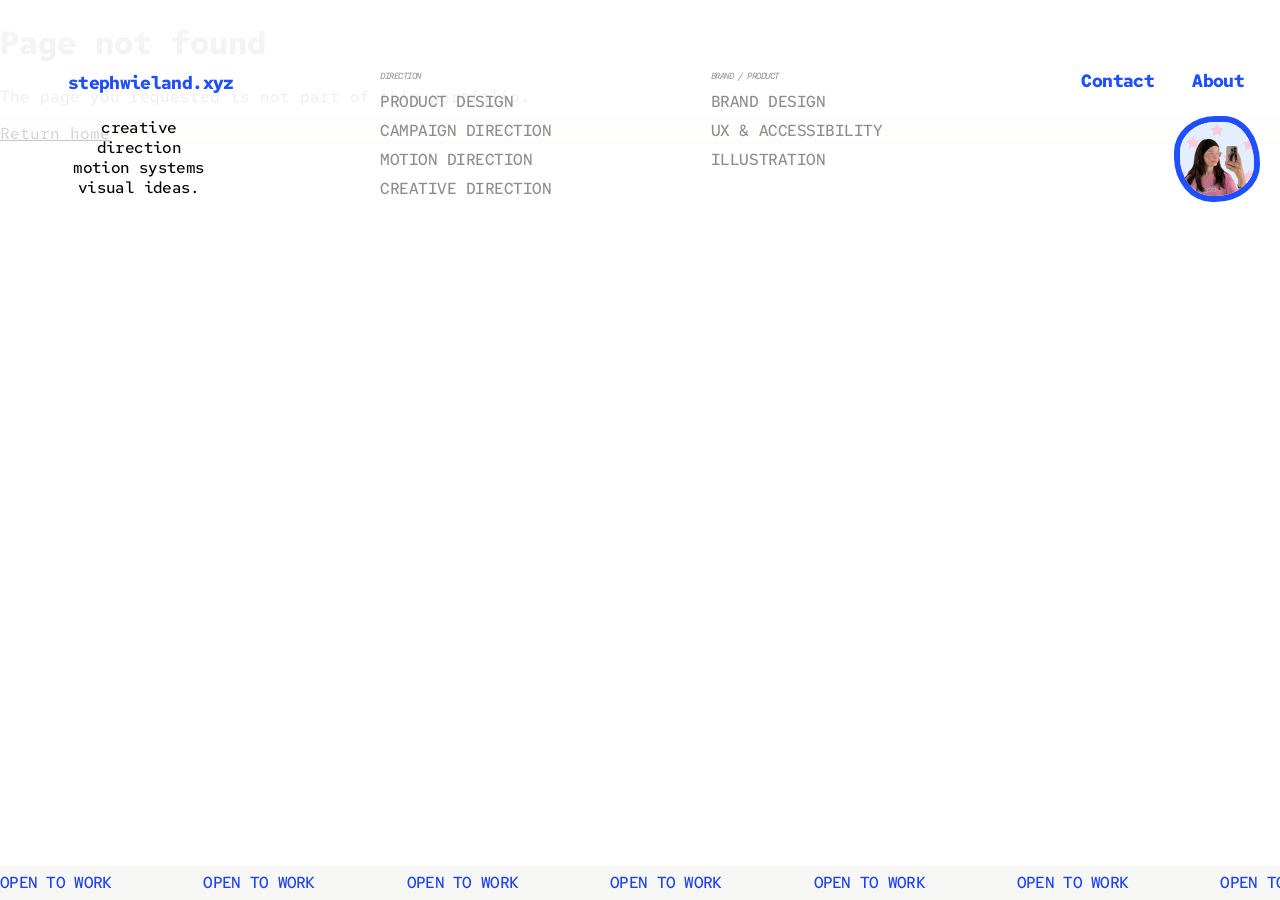
==== commit 96ec790f: "Label portfolio navigation by work type" ====
--- a/index.html
+++ b/index.html
@@ -6,7 +6,7 @@
     <link rel="icon" href="data:," />
     <title>Stephi Portfolio</title>
     <script type="module" crossorigin src="/assets/index-DyCQrpe_.js"></script>
-    <link rel="stylesheet" crossorigin href="/assets/index-CUFsaUBw.css">
+    <link rel="stylesheet" crossorigin href="/assets/index-CUFsaUBw.css?v=20260913-responsive-3">
       <link rel="preconnect" href="https://fonts.googleapis.com">
     <link rel="preconnect" href="https://fonts.gstatic.com" crossorigin>
     <link href="https://fonts.googleapis.com/css2?family=Red+Hat+Mono:wght@400;500;600;700&display=swap" rel="stylesheet">
@@ -68,8 +68,8 @@
     header.innerHTML =
       '<div class="sadti-brand"><a href="/" class="sadti-logo">stephwieland.xyz</a><p>creative direction<br>motion systems<br>visual ideas.</p></div>'+
       '<nav class="sadti-list-header" aria-label="Portfolio index">'+
-        '<div><small>DIRECTION</small><a href="/tree-of-faith">TREE OF FAITH</a><a href="/christmas">GLORIFY CHRISTMAS</a><a href="/who-is-jesus">WHO IS JESUS</a><a href="/social-video">SOCIAL VIDEO</a></div>'+
-        '<div><small>BRAND / PRODUCT</small><a href="/kimzii">KIMZII</a><a href="/google-maps">GOOGLE MAPS</a><a href="/illustration">ILLUSTRATION</a></div>'+
+        '<div><small>DIRECTION</small><a href="/tree-of-faith">PRODUCT DESIGN</a><a href="/christmas">CAMPAIGN DIRECTION</a><a href="/who-is-jesus">MOTION DIRECTION</a><a href="/social-video">CREATIVE DIRECTION</a></div>'+
+        '<div><small>BRAND / PRODUCT</small><a href="/kimzii">BRAND DESIGN</a><a href="/google-maps">UX &amp; ACCESSIBILITY</a><a href="/illustration">ILLUSTRATION</a></div>'+
       '</nav>'+
       '<nav class="sadti-corner-nav" aria-label="Studio pages"><a href="/about">About</a><a href="/contact">Contact</a></nav>'+
       '<a class="sadti-portrait-link" href="/about" aria-label="About Stephanie Wieland"><img src="/assets/about-01.png" alt=""></a>';
--- a/assets/index-CUFsaUBw.css
+++ b/assets/index-CUFsaUBw.css
@@ -4204,3 +4204,174 @@
     );
   }
 }
+
+/* Authoritative responsive homepage layout: cards stay in document flow */
+body:has(.home-page) .home-page,
+body:has(.home-page) .sadti-home{
+  min-height:0!important;
+  height:auto!important;
+}
+
+body:has(.home-page) .sadti-home{
+  box-sizing:border-box!important;
+  padding:350px clamp(24px, 5vw, 76px) 72px!important;
+}
+
+body:has(.home-page) .sadti-copy{
+  position:relative!important;
+  inset:auto!important;
+  top:auto!important;
+  left:auto!important;
+  right:auto!important;
+  width:min(720px, 100%)!important;
+  max-width:100%!important;
+  margin:0 auto!important;
+  transform:none!important;
+}
+
+body:has(.home-page) .sadti-work{
+  position:relative!important;
+  inset:auto!important;
+  top:auto!important;
+  left:auto!important;
+  right:auto!important;
+  display:flex!important;
+  flex-direction:column!important;
+  gap:clamp(88px, 9vw, 138px)!important;
+  width:min(1200px, 100%)!important;
+  max-width:100%!important;
+  height:auto!important;
+  min-height:0!important;
+  margin:110px auto 0!important;
+  padding:0!important;
+}
+
+body:has(.home-page) .sadti-project-card,
+body:has(.home-page) .sadti-project-card:nth-child(n){
+  position:relative!important;
+  inset:auto!important;
+  top:auto!important;
+  left:auto!important;
+  right:auto!important;
+  align-self:flex-start!important;
+  display:block!important;
+  box-sizing:border-box!important;
+  width:clamp(420px, 46vw, 560px)!important;
+  max-width:72%!important;
+  height:auto!important;
+  min-height:0!important;
+  margin:0!important;
+  transform:none!important;
+}
+
+body:has(.home-page) .sadti-project-card:nth-child(even){
+  align-self:flex-end!important;
+}
+
+body:has(.home-page) .sadti-project-card img,
+body:has(.home-page) .sadti-project-card:nth-child(n) img,
+body:has(.home-page) .sadti-project-card video{
+  display:block!important;
+  width:100%!important;
+  max-width:100%!important;
+  height:auto!important;
+  max-height:none!important;
+  aspect-ratio:16 / 10!important;
+  object-fit:cover!important;
+}
+
+body:has(.home-page) .sadti-project-card:nth-child(6) img{
+  object-fit:contain!important;
+  background:#fff!important;
+}
+
+body:has(.home-page) .sadti-project-card strong{
+  white-space:normal!important;
+}
+
+body:has(.home-page) .sadti-home > .home-footer{
+  position:relative!important;
+  inset:auto!important;
+  top:auto!important;
+  left:auto!important;
+  right:auto!important;
+  bottom:auto!important;
+  width:100%!important;
+  max-width:1200px!important;
+  height:auto!important;
+  margin:clamp(140px, 16vw, 230px) auto 0!important;
+}
+
+@media(min-width:40.0625rem) and (max-width:64rem){
+  body:has(.home-page) .sadti-home{
+    padding-top:405px!important;
+  }
+
+  body:has(.home-page) .sadti-work{
+    gap:clamp(84px, 11vw, 118px)!important;
+    margin-top:92px!important;
+  }
+
+  body:has(.home-page) .sadti-project-card,
+  body:has(.home-page) .sadti-project-card:nth-child(n){
+    width:clamp(390px, 68vw, 610px)!important;
+    max-width:76%!important;
+  }
+}
+
+@media(max-width:40rem){
+  body:has(.home-page) .sadti-home{
+    padding:405px 16px 48px!important;
+  }
+
+  body:has(.home-page) .sadti-copy{
+    width:100%!important;
+    max-width:100%!important;
+    margin:0!important;
+  }
+
+  body:has(.home-page) .sadti-work{
+    gap:72px!important;
+    width:100%!important;
+    margin-top:76px!important;
+  }
+
+  body:has(.home-page) .sadti-project-card,
+  body:has(.home-page) .sadti-project-card:nth-child(n){
+    align-self:stretch!important;
+    width:100%!important;
+    max-width:100%!important;
+  }
+
+  body:has(.home-page) .sadti-card__meta{
+    margin-top:12px!important;
+    font-size:13px!important;
+    line-height:1.25!important;
+  }
+
+  body:has(.home-page) .sadti-project-card strong{
+    margin-top:5px!important;
+    font-size:16px!important;
+    line-height:1.2!important;
+  }
+
+  body:has(.home-page) .sadti-project-card em{
+    margin-top:6px!important;
+    max-width:34ch!important;
+    font-size:14px!important;
+    line-height:1.3!important;
+  }
+}
+
+/* Tablet header: keep the desktop portrait from stretching across the grid */
+@media(min-width:40.0625rem) and (max-width:70rem){
+  .sadti-global-header .sadti-portrait-link{
+    display:none!important;
+    visibility:hidden!important;
+    pointer-events:none!important;
+    width:0!important;
+    height:0!important;
+    border:0!important;
+    overflow:hidden!important;
+  }
+}
